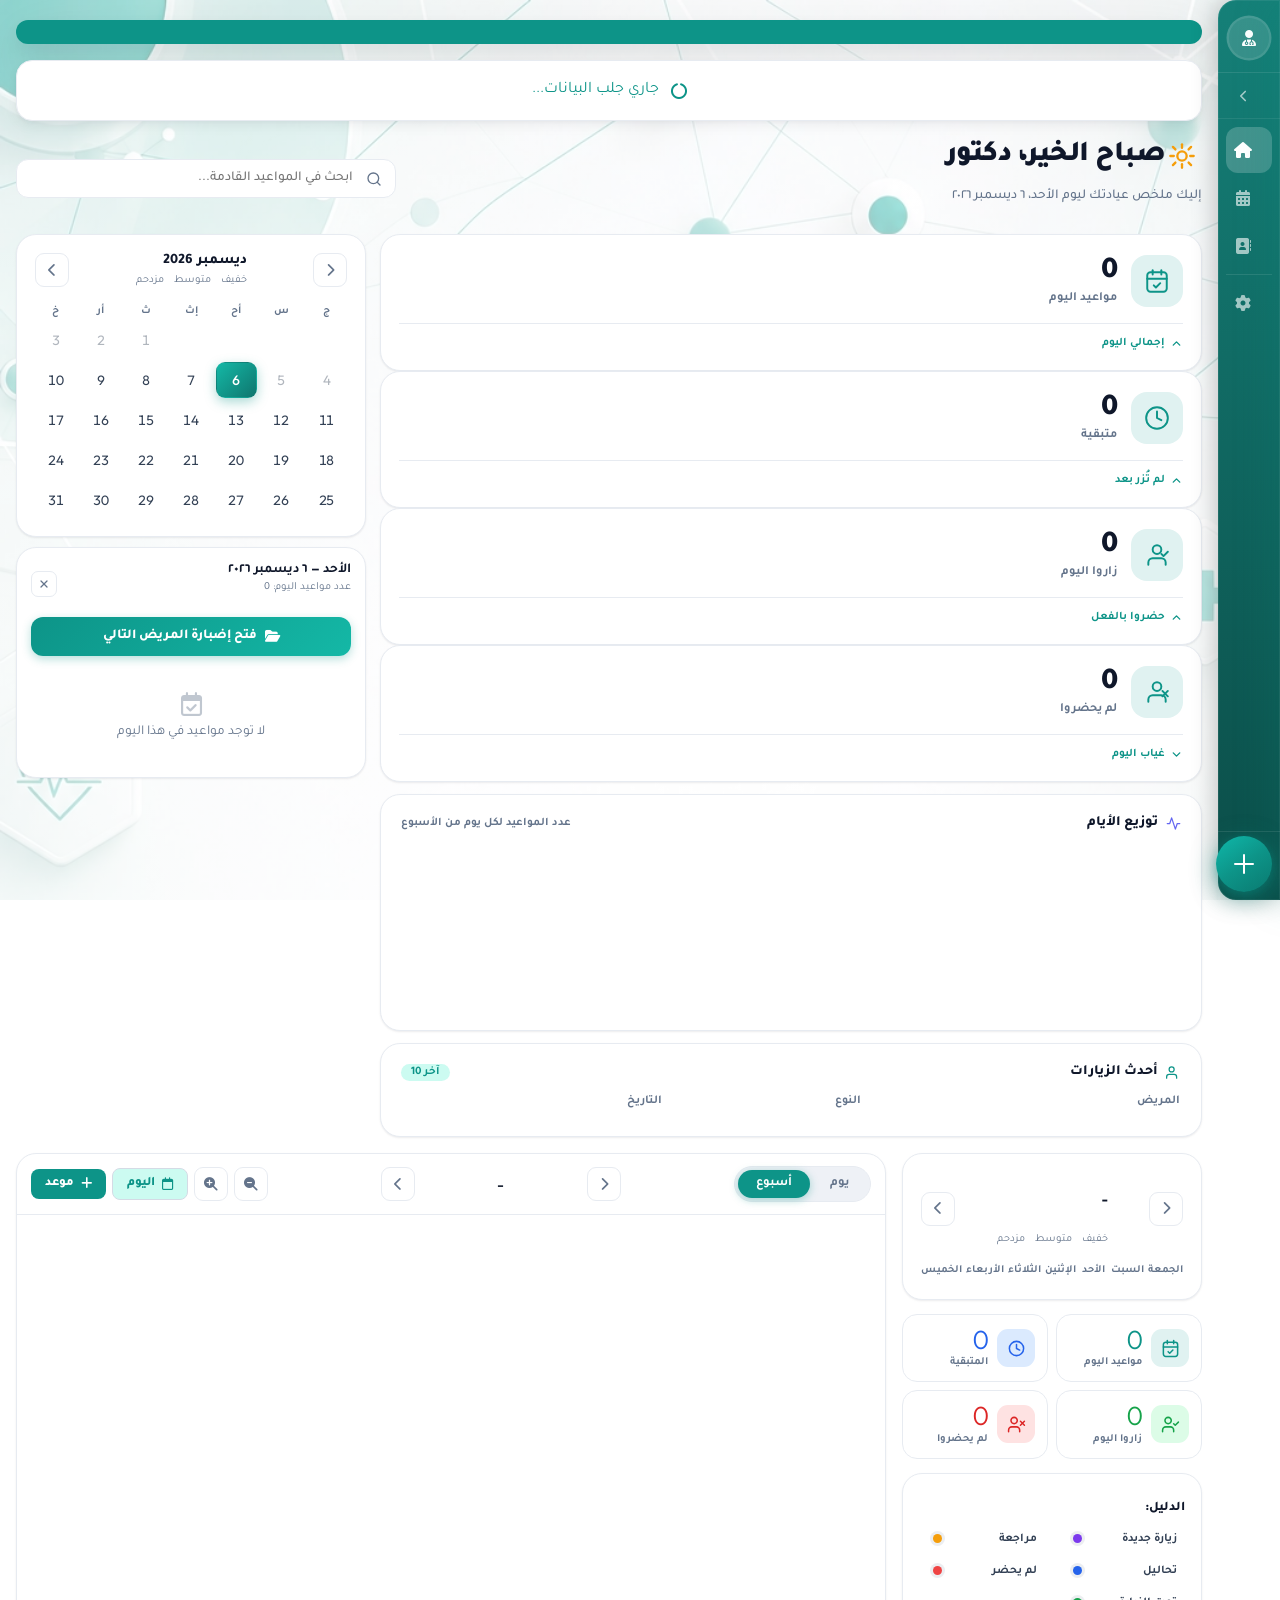
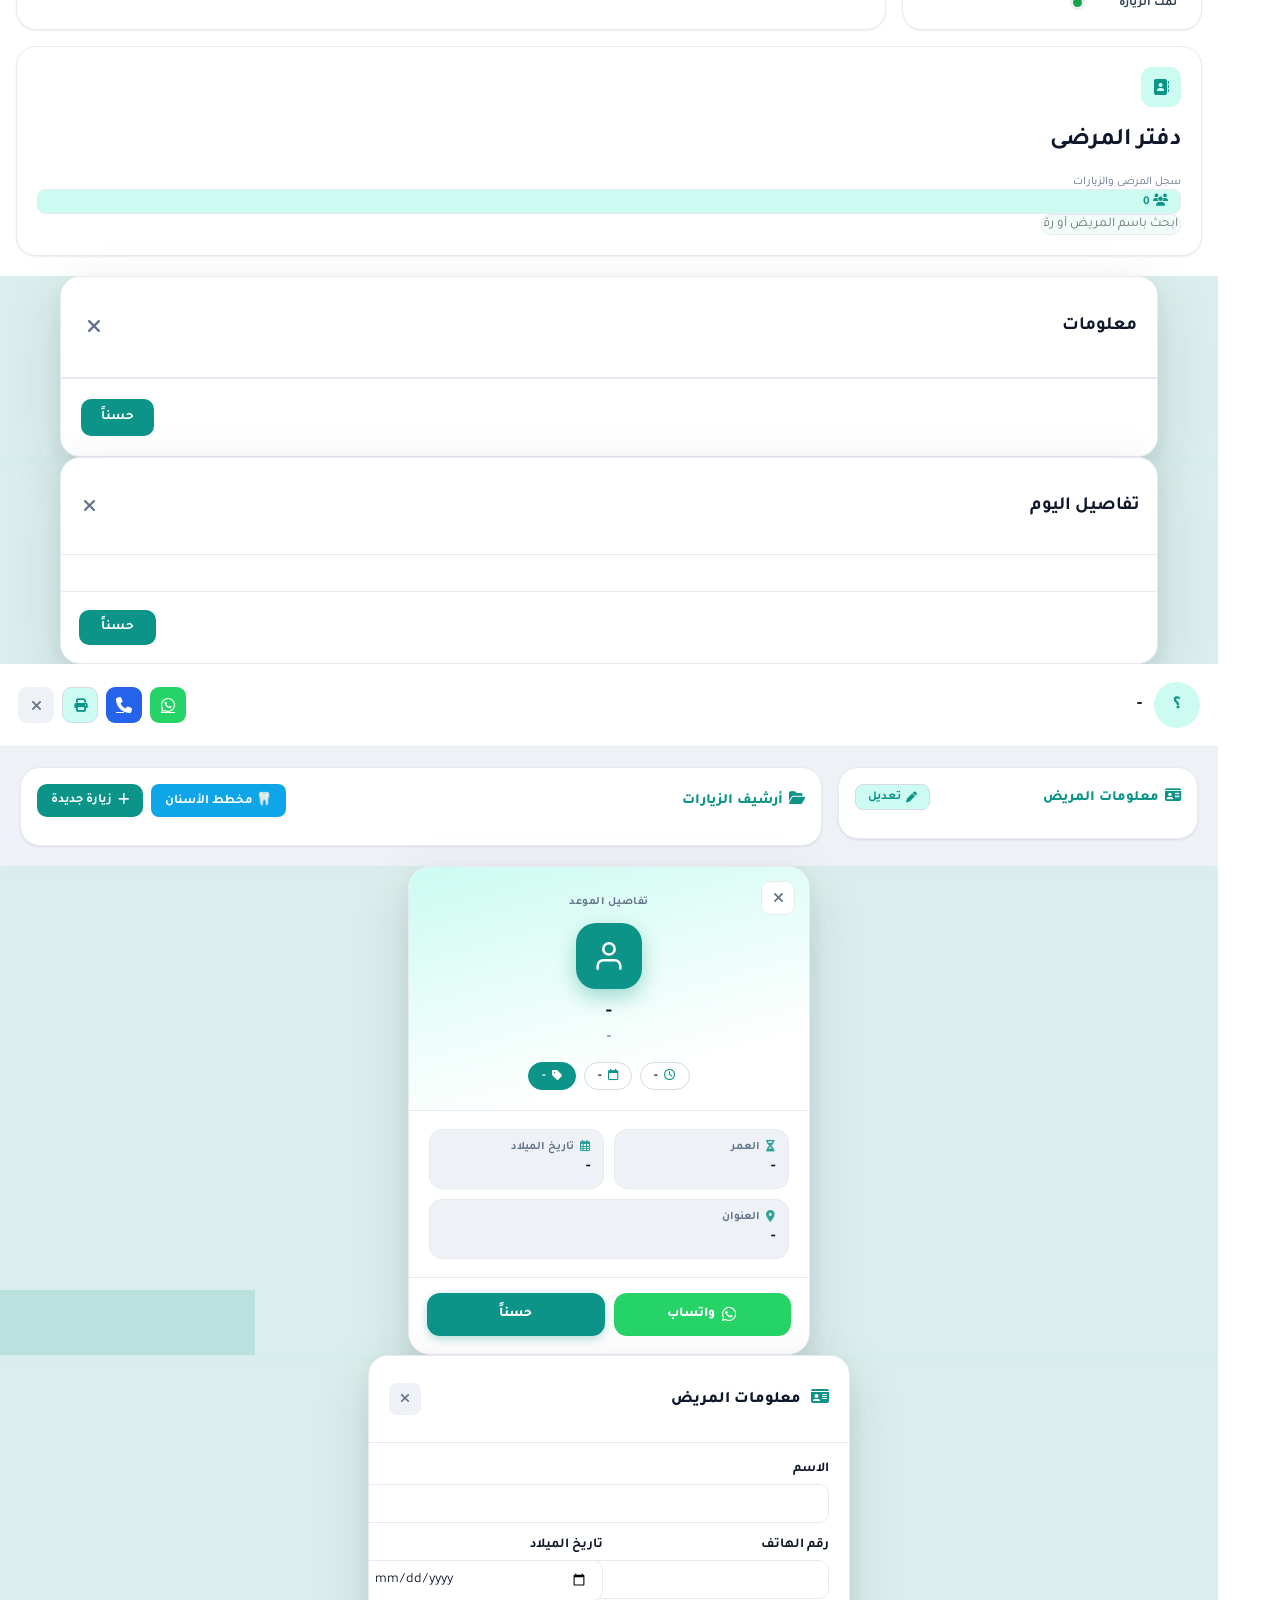
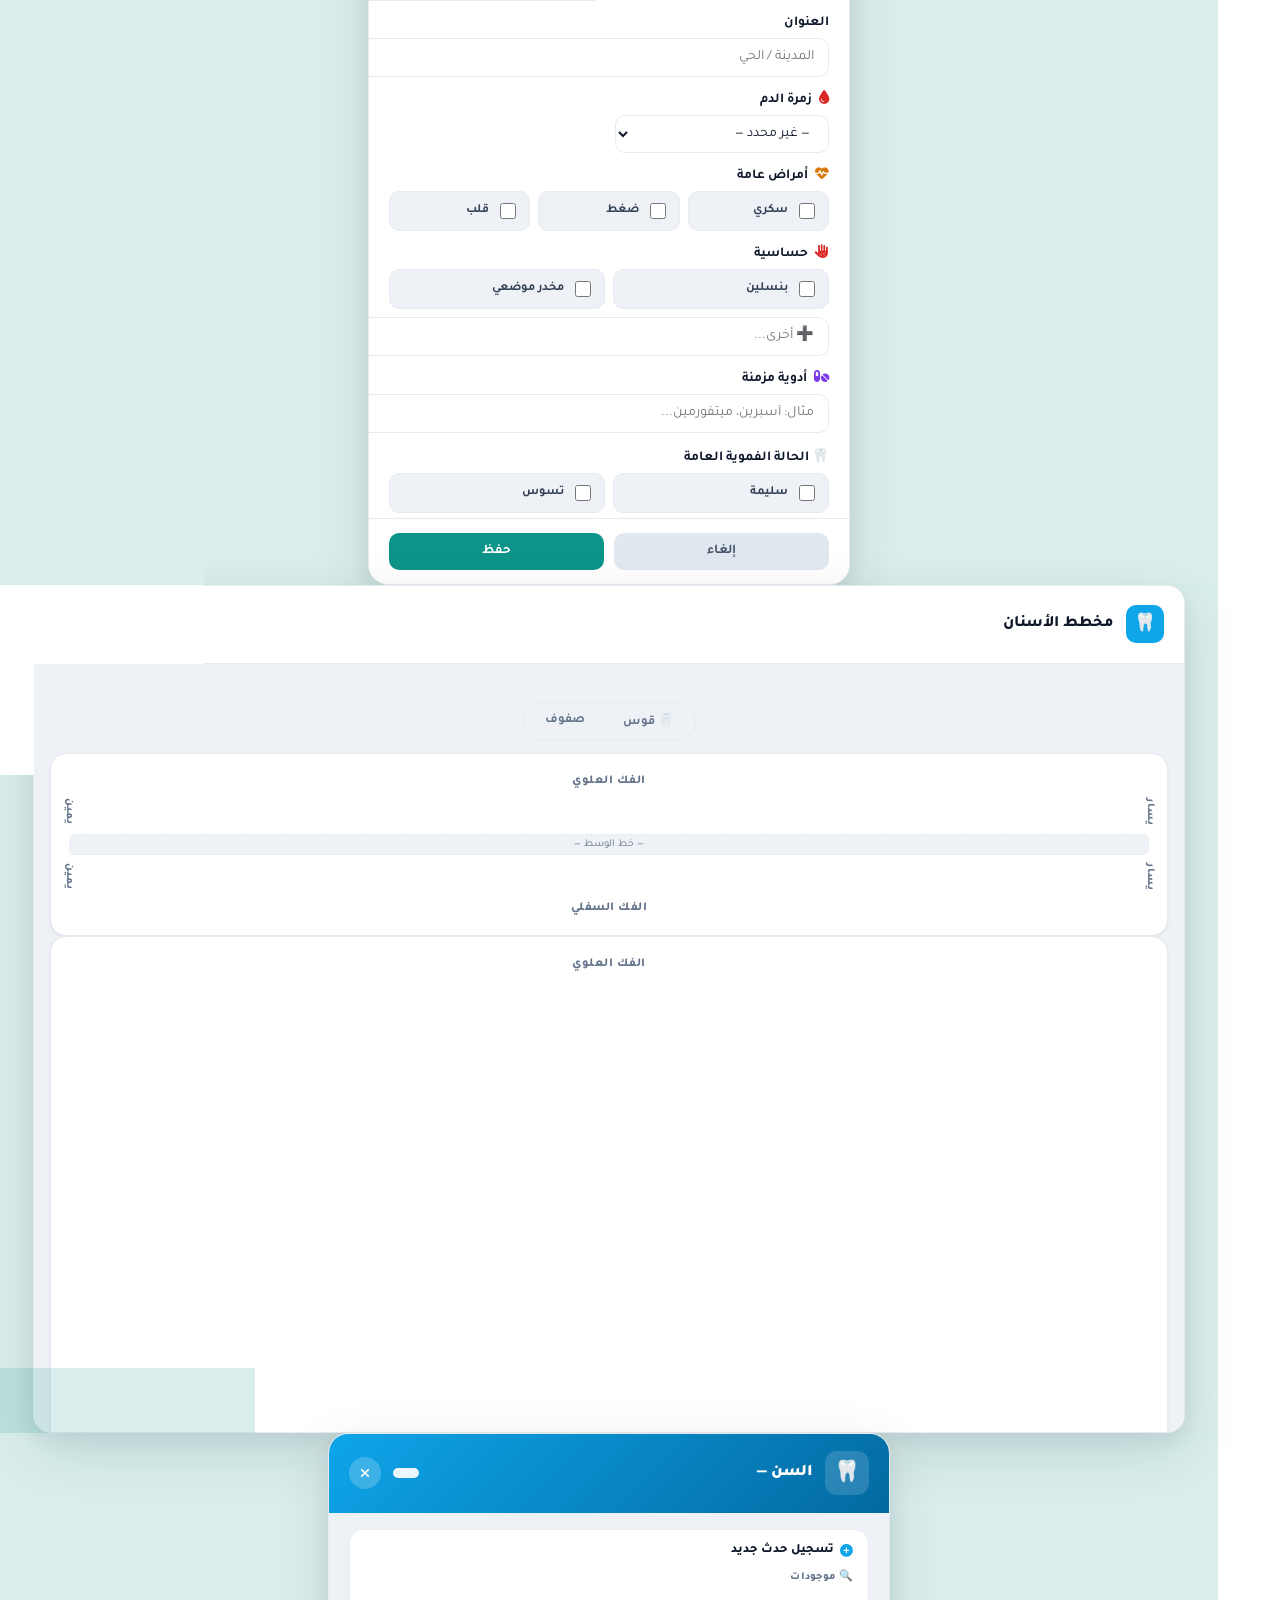
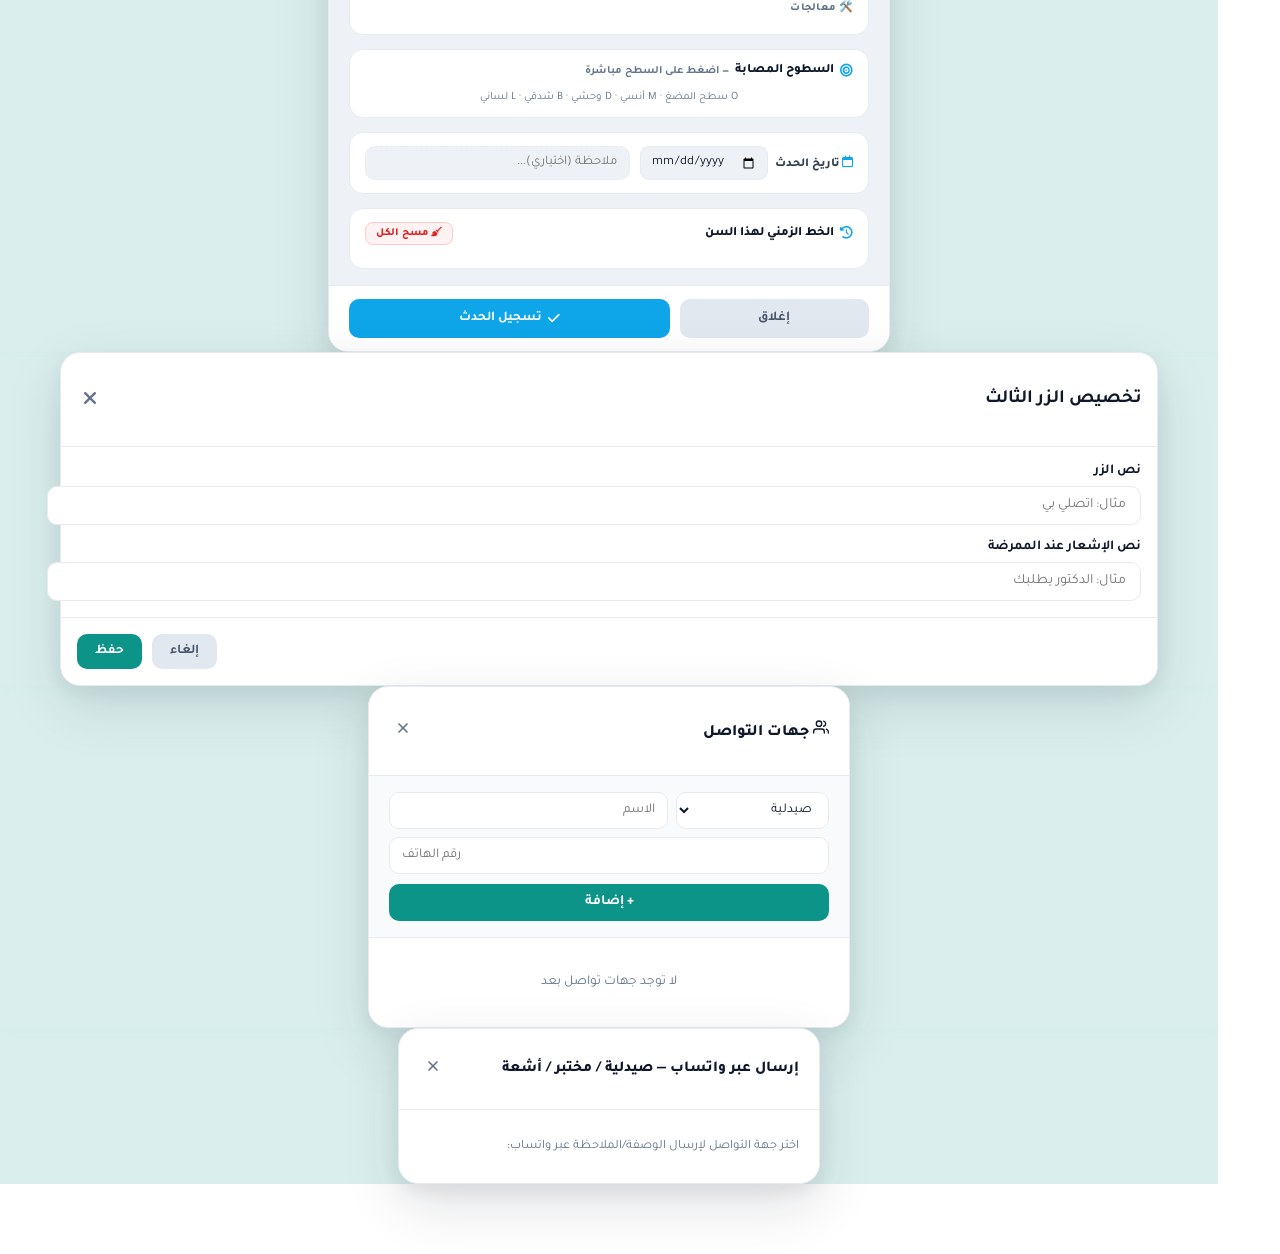
==== app.html @ 4bd1e334 "Add files via upload" ====
﻿<!DOCTYPE html>
<html lang="ar" dir="rtl">
<head>
  <meta charset="UTF-8" />
  <meta name="viewport" content="width=device-width,initial-scale=1.0, maximum-scale=1.0, user-scalable=yes" />
  <title>DocBook — عيادة الأسنان</title>
  <meta name="theme-color" content="#0d9488" />
  
  <script src="https://cdn.tailwindcss.com"></script>
  <link rel="preconnect" href="https://fonts.googleapis.com">
  <link rel="preconnect" href="https://fonts.gstatic.com" crossorigin>
  <link href="https://fonts.googleapis.com/css2?family=Tajawal:wght@300;400;500;700;800&family=IBM+Plex+Sans+Arabic:wght@400;500;600&family=DM+Mono:wght@400;500&family=Space+Mono:wght@400;700&family=Montserrat:wght@700;800&family=Roboto:wght@300;400&family=Outfit:wght@200;300;400;500;600&display=swap" rel="stylesheet">
  <link rel="stylesheet" href="https://cdnjs.cloudflare.com/ajax/libs/font-awesome/6.4.0/css/all.min.css"/>
  
  <link rel="stylesheet" href="styles.css">

  <!-- ═══════════════ PWA — DocBook ═══════════════ -->
  <meta name="application-name" content="DocBook" />
  <meta name="apple-mobile-web-app-capable" content="yes" />
  <meta name="apple-mobile-web-app-status-bar-style" content="black-translucent" />
  <meta name="apple-mobile-web-app-title" content="DocBook" />
  <meta name="mobile-web-app-capable" content="yes" />
  <meta name="msapplication-TileColor" content="#0d9488" />
  <meta name="description" content="DocBook — نظام حجز المواعيد الطبية | لوحة الطبيب" />
  
  
  <!-- ════════════════════════════════════════════ -->


  <link rel="apple-touch-icon" sizes="192x192" href="./icon-192.png"/>
  <link rel="manifest" href="./manifest.json"/>
  <!-- PWA: تسجيل service worker (شبكة-أولاً) — مطلوب لتثبيت التطبيق على أندرويد -->
  <script>if('serviceWorker'in navigator){window.addEventListener('load',function(){navigator.serviceWorker.register('sw.js').catch(function(){});});}</script>


  <!-- ═══════ Firebase SDK ═══════ -->
  <script type="module">
    import { initializeApp } from 'https://www.gstatic.com/firebasejs/10.12.0/firebase-app.js';
    import { getAuth, signInWithEmailAndPassword, signInAnonymously, signOut, onAuthStateChanged, browserLocalPersistence, setPersistence }
      from 'https://www.gstatic.com/firebasejs/10.12.0/firebase-auth.js';
    import { getFirestore, initializeFirestore, persistentLocalCache, persistentMultipleTabManager,
             doc, collection, getDoc, setDoc, updateDoc, deleteDoc,
             onSnapshot, getDocs, limit, addDoc, query, where, orderBy, serverTimestamp, writeBatch }
      from 'https://www.gstatic.com/firebasejs/10.12.0/firebase-firestore.js';

    const firebaseConfig = window.FIREBASE_CONFIG;   // ← يأتي من config.js (الملف الوحيد للتعديل)

    const _app  = initializeApp(firebaseConfig);
    const _auth = getAuth(_app);
    // كاش محلّي دائم (IndexedDB) — يقلّل القراءات؛ مع fallback آمن
    let _db;
    try {
      _db = initializeFirestore(_app, { localCache: persistentLocalCache({ tabManager: persistentMultipleTabManager() }), experimentalAutoDetectLongPolling: true });
    } catch (e) {
      _db = getFirestore(_app);
    }
    window._fb = {
      auth: _auth, db: _db,
      signIn:  (email, pass) => setPersistence(_auth, browserLocalPersistence).catch(function(){}).then(function(){ return signInWithEmailAndPassword(_auth, email, pass); }),
      signInAnon: ()         => signInAnonymously(_auth),
      signOut: ()            => signOut(_auth),
      onAuth:  (cb)          => onAuthStateChanged(_auth, cb),
      col:        (...p)     => collection(_db, ...p),
      docRef:     (...p)     => doc(_db, ...p),
      getDoc:     (...p)     => getDoc(doc(_db, ...p)),
      setDoc:     (ref, d, opts) => opts ? setDoc(ref, d, opts) : setDoc(ref, d),
      updateDoc:  (ref, d)   => updateDoc(ref, d),
      deleteDoc:  (ref)      => deleteDoc(ref),
      addDoc:     (ref, d)   => addDoc(ref, d),
      onSnapshot, getDocs, limit, query, where, orderBy, serverTimestamp,
      batch: () => writeBatch(_db),
      uploadLogo: function(role, file) {
        // الصورة الشخصية تُخزَّن كـ data URL مضغوط داخل Firestore (settings/<role>) —
        // بلا Firebase Storage (يتطلّب خطة Blaze). نُصغّرها لـ 256px ونضغطها JPEG
        // فيصبح الناتج ~20-40KB، أصغر بكثير من حدّ المستند (1MiB).
        return new Promise(function(resolve, reject) {
          var reader = new FileReader();
          reader.onerror = function() { reject(new Error('read-failed')); };
          reader.onload = function() {
            var img = new Image();
            img.onerror = function() { reject(new Error('decode-failed')); };
            img.onload = function() {
              var MAX = 256, w = img.width, h = img.height;
              if (w > h && w > MAX) { h = Math.round(h * MAX / w); w = MAX; }
              else if (h > MAX)     { w = Math.round(w * MAX / h); h = MAX; }
              var canvas = document.createElement('canvas');
              canvas.width = w; canvas.height = h;
              var ctx = canvas.getContext('2d');
              ctx.fillStyle = '#ffffff'; ctx.fillRect(0, 0, w, h); // خلفية بيضاء بدل الشفافية
              ctx.drawImage(img, 0, 0, w, h);
              resolve(canvas.toDataURL('image/jpeg', 0.85));
            };
            img.src = reader.result;
          };
          reader.readAsDataURL(file);
        });
      },
    };
    // الحفظ المحلّي هو الافتراضي أصلاً — نضبطه في الخلفية دون انتظار حتى لا يتعلّق الدخول أبداً
    setPersistence(_auth, browserLocalPersistence).catch(function(){});
    window._fbReady = true;
    window.dispatchEvent(new Event('fbReady'));
  </script>
  <style>
    .support-header{text-align:center;padding:16px 0 20px;}
    @keyframes nawwa-spin{from{transform:rotate(0deg)}to{transform:rotate(360deg)}}
    .support-logo{max-width:160px;max-height:56px;width:auto;height:auto;margin:0 auto 10px;display:block;object-fit:contain;animation:nawwa-spin 8s linear infinite;}
    .support-name{font-size:1rem;font-weight:800;color:var(--text-primary);margin:0 0 3px;}
    .support-sub{font-size:.78rem;color:var(--text-muted);margin:0;}
    .support-cards{display:flex;flex-direction:column;gap:10px;}
    .support-card{display:flex;align-items:center;gap:14px;padding:14px 16px;border-radius:14px;border:1.5px solid var(--border);background:var(--surface);text-decoration:none;transition:border-color .15s,transform .1s,box-shadow .15s;}
    .support-card:hover{border-color:var(--primary);transform:translateY(-1px);box-shadow:0 4px 14px rgba(13,148,136,.12);}
    .support-card:active{transform:scale(.99);}
    .support-card-icon{width:42px;height:42px;border-radius:11px;display:flex;align-items:center;justify-content:center;font-size:1.2rem;flex-shrink:0;}
    .sc-wa .support-card-icon{background:#dcfce7;color:#16a34a;}
    .sc-tel .support-card-icon{background:#e0f2fe;color:#0284c7;}
    .sc-web .support-card-icon{background:#ede9fe;color:#7c3aed;}
    body.theme-dark .sc-wa .support-card-icon{background:rgba(22,163,74,.18);color:#4ade80;}
    body.theme-dark .sc-tel .support-card-icon{background:rgba(2,132,199,.18);color:#38bdf8;}
    body.theme-dark .sc-web .support-card-icon{background:rgba(124,58,237,.18);color:#a78bfa;}
    .support-card-title{display:block;font-size:.88rem;font-weight:700;color:var(--text-primary);margin-bottom:2px;}
    .support-card-sub{display:block;font-size:.76rem;color:var(--text-muted);direction:ltr;text-align:right;}
    .support-card-arrow{color:var(--text-muted);font-size:.7rem;}
    .support-copy{text-align:center;font-size:.72rem;color:var(--text-muted);margin-top:20px;}
    .support-info-card{background:var(--bg);border:1.5px solid var(--border);border-radius:14px;padding:12px 16px;margin-bottom:18px;}
    .support-info-row{display:flex;justify-content:space-between;align-items:center;padding:6px 0;}
    .support-info-row+.support-info-row{border-top:1px solid var(--border);}
    .support-info-label{font-size:.76rem;color:var(--text-muted);font-weight:500;}
    .support-info-val{font-size:.78rem;font-weight:700;color:var(--text-primary);direction:ltr;}
    .copy-btn{background:none;border:none;cursor:pointer;padding:4px 7px;border-radius:7px;color:var(--text-muted);font-size:.85rem;transition:color .15s,background .15s;line-height:1;flex-shrink:0;}
    .copy-btn:hover{background:var(--border);color:var(--text-primary);}
    .support-faq-section{margin-top:18px;}
    .faq-section-title{font-size:.74rem;font-weight:800;color:var(--text-muted);letter-spacing:.4px;margin:0 0 8px;padding:0 2px;display:flex;align-items:center;gap:5px;}
    .faq-item{border:1.5px solid var(--border);border-radius:12px;margin-bottom:7px;background:var(--surface);overflow:hidden;}
    .faq-q{display:flex;justify-content:space-between;align-items:center;padding:11px 14px;cursor:pointer;font-size:.83rem;font-weight:600;color:var(--text-primary);user-select:none;gap:10px;}
    .faq-q::after{content:'▾';font-size:.8rem;color:var(--text-muted);flex-shrink:0;transition:transform .2s;}
    .faq-item.open .faq-q::after{transform:rotate(-180deg);}
    .faq-a{max-height:0;overflow:hidden;transition:max-height .3s ease;}
    .faq-item.open .faq-a{max-height:200px;}
    .faq-a-inner{padding:0 14px 12px;font-size:.79rem;color:var(--text-muted);line-height:1.65;}
    .sc-prv .support-card-icon{background:#fef3c7;color:#d97706;}
    body.theme-dark .sc-prv .support-card-icon{background:rgba(217,119,6,.18);color:#fbbf24;}
    .prm-card{width:100%;max-width:500px;margin:auto;background:var(--surface);border-radius:22px;overflow:hidden;box-shadow:0 20px 60px rgba(0,0,0,.25);}
    .prm-head{padding:18px 20px 16px;border-bottom:1.5px solid var(--border);display:flex;align-items:center;justify-content:space-between;gap:12px;}
    .prm-title{margin:0;font-size:.95rem;font-weight:800;color:var(--text-primary);}
    .prm-close{background:var(--bg);border:1.5px solid var(--border);border-radius:10px;width:34px;height:34px;cursor:pointer;font-size:1.1rem;color:var(--text-muted);display:flex;align-items:center;justify-content:center;transition:background .15s;flex-shrink:0;}
    .prm-close:hover{background:var(--border);}
    .prm-body{padding:16px 20px 20px;display:flex;flex-direction:column;gap:8px;}
    .prm-copy{text-align:center;font-size:.7rem;color:var(--text-muted);padding:12px 20px 16px;border-top:1px solid var(--border);margin:0;}
  </style>
</head>
<body>
  <div id="loginOverlay" style="position:fixed;inset:0;z-index:9999;background:linear-gradient(145deg,#f0fdfa,#ccfbf1);display:none;align-items:center;justify-content:center;padding:20px;font-family:'Tajawal',sans-serif;">
    <div style="background:white;border-radius:28px;box-shadow:0 24px 72px rgba(13,148,136,.18);padding:40px 32px 36px;width:100%;max-width:420px;animation:loginCardIn .5s cubic-bezier(.34,1.56,.64,1);">
      <div style="text-align:center;margin-bottom:28px;">
        <div style="display:inline-flex;width:90px;height:90px;border-radius:24px;background:linear-gradient(135deg,#0d9488,#14b8a6);margin-bottom:16px;overflow:hidden;"><img src="./icon-192.png" style="width:90px;height:90px;object-fit:cover;" onerror="this.style.display='none'"/></div>
        <div style="font-size:1.7rem;font-weight:800;color:#0d9488;">DocBook</div>
        <div style="font-size:.85rem;font-weight:600;color:#5f9ea0;margin-top:4px;">لوحة الطبيب</div>
      </div>
      <div id="loginForm">
        <div style="margin-bottom:16px;"><label style="display:block;font-size:.82rem;font-weight:700;color:#134e4a;margin-bottom:7px;">البريد الإلكتروني</label><input id="loginUser" type="email" placeholder="example@gmail.com" dir="ltr" style="width:100%;padding:13px 16px;border:2px solid #b2f5ea;border-radius:14px;font-size:.9rem;outline:none;box-sizing:border-box;font-family:inherit;background:#f0fdfa;" onfocus="this.style.borderColor='#0d9488'" onblur="this.style.borderColor='#b2f5ea'"/></div>
        <div style="margin-bottom:10px;"><label style="display:block;font-size:.82rem;font-weight:700;color:#134e4a;margin-bottom:7px;">كلمة المرور</label><div style="display:flex;align-items:center;gap:8px;"><input id="loginPassword" type="password" placeholder="••••••••" dir="ltr" style="flex:1;padding:13px 16px;border:2px solid #b2f5ea;border-radius:14px;font-size:.9rem;outline:none;box-sizing:border-box;font-family:inherit;background:#f0fdfa;" onfocus="this.style.borderColor='#0d9488'" onblur="this.style.borderColor='#b2f5ea'"/><button type="button" onclick="var i=document.getElementById('loginPassword');i.type=i.type==='password'?'text':'password';this.querySelector('svg').style.opacity=i.type==='text'?'1':'0.45';" style="flex-shrink:0;width:40px;height:40px;border-radius:12px;border:2px solid #b2f5ea;background:#f0fdfa;cursor:pointer;display:flex;align-items:center;justify-content:center;transition:border-color .15s;" onmouseover="this.style.borderColor='#0d9488'" onmouseout="this.style.borderColor='#b2f5ea'"><svg xmlns="http://www.w3.org/2000/svg" width="18" height="18" viewBox="0 0 24 24" fill="none" stroke="#0d9488" stroke-width="2" stroke-linecap="round" stroke-linejoin="round" style="opacity:.45;transition:opacity .15s;"><path d="M1 12s4-8 11-8 11 8 11 8-4 8-11 8-11-8-11-8z"/><circle cx="12" cy="12" r="3"/></svg></button></div></div>
        <div id="loginError" style="display:none;background:#fee2e2;border-radius:10px;padding:10px;font-size:.8rem;color:#dc2626;margin-bottom:12px;text-align:center;"></div>
        <button onclick="doLocalLogin()" id="loginBtn" style="width:100%;padding:14px;background:linear-gradient(135deg,#0d9488,#14b8a6);color:white;border:none;border-radius:14px;font-family:inherit;font-size:.95rem;font-weight:800;cursor:pointer;">تسجيل الدخول</button>
      </div>
      <div id="loginVerifying" style="display:none;text-align:center;padding:18px 0;">
        <div class="login-spinner"></div>
        <div style="font-size:.95rem;font-weight:800;color:#0d9488;margin-top:18px;">جارٍ التحقق من البيانات...</div>
        <div style="font-size:.78rem;font-weight:600;color:#5f9ea0;margin-top:6px;">يرجى الانتظار قليلاً</div>
      </div>
    </div>
  </div>
  <div class="orb orb-1"></div>
  <div class="orb orb-2"></div>
  <div class="orb orb-3"></div>

  <main style="max-width:100%;padding:20px 16px;display:flex;flex-direction:column;gap:20px;flex:1 0 auto;">

    <!-- هيدر الموبايل: الشعار يميناً، البحث والإعدادات يساراً -->
    <header class="mobile-topbar">
      <div class="mtb-brand">
        <div class="mtb-avatar" id="mtbAvatar"><i class="fas fa-user-md"></i></div>
        <div style="min-width:0;display:flex;flex-direction:column;">
          <span class="mtb-name" id="mtbName">لوحة الطبيب</span>
          <span class="mtb-date" id="mtbDate"></span>
        </div>
      </div>
      <div style="display:flex;align-items:center;gap:8px;">
        <button class="mtb-btn" onclick="mobileHeaderSearch()" title="بحث في المواعيد القادمة">
          <svg width="18" height="18" viewBox="0 0 24 24" fill="none" stroke="currentColor" stroke-width="2" stroke-linecap="round" stroke-linejoin="round"><circle cx="11" cy="11" r="8"/><line x1="21" y1="21" x2="16.65" y2="16.65"/></svg>
        </button>
        <button class="mtb-btn" onclick="openSettingsModal()" title="الإعدادات">
          <svg width="18" height="18" viewBox="0 0 24 24" fill="none" stroke="currentColor" stroke-width="2" stroke-linecap="round" stroke-linejoin="round"><circle cx="12" cy="12" r="3"/><path d="M19.4 15a1.65 1.65 0 0 0 .33 1.82l.06.06a2 2 0 1 1-2.83 2.83l-.06-.06a1.65 1.65 0 0 0-1.82-.33 1.65 1.65 0 0 0-1 1.51V21a2 2 0 0 1-4 0v-.09A1.65 1.65 0 0 0 9 19.4a1.65 1.65 0 0 0-1.82.33l-.06.06a2 2 0 1 1-2.83-2.83l.06-.06a1.65 1.65 0 0 0 .33-1.82 1.65 1.65 0 0 0-1.51-1H3a2 2 0 0 1 0-4h.09A1.65 1.65 0 0 0 4.6 9a1.65 1.65 0 0 0-.33-1.82l-.06-.06a2 2 0 1 1 2.83-2.83l.06.06a1.65 1.65 0 0 0 1.82.33H9a1.65 1.65 0 0 0 1-1.51V3a2 2 0 0 1 4 0v.09a1.65 1.65 0 0 0 1 1.51 1.65 1.65 0 0 0 1.82-.33l.06-.06a2 2 0 1 1 2.83 2.83l-.06.06a1.65 1.65 0 0 0-.33 1.82V9a1.65 1.65 0 0 0 1.51 1H21a2 2 0 0 1 0 4h-.09a1.65 1.65 0 0 0-1.51 1z"/></svg>
        </button>
      </div>
    </header>

    <!-- ====== FULL-HEIGHT COLLAPSIBLE RAIL ====== -->
    <nav class="rail" id="mainRail" role="navigation" aria-label="التنقل الرئيسي">

      <!-- صورة الطبيب + الاسم -->
      <div class="rail-profile">
        <div class="rail-avatar" id="sidebarDoctorAvatar"><i class="fas fa-user-md"></i></div>
        <div class="rail-profile-info">
          <div class="rail-profile-name" id="sidebarDoctorName">لوحة الطبيب</div>
          <div class="rail-profile-date" id="sidebarDoctorDate">اليوم، التاريخ</div>
        </div>
      </div>

      <!-- زر الطي / الفتح -->
      <button class="rail-toggle" onclick="toggleRail()" data-tip="طي / فتح" aria-label="طي / فتح القائمة">
        <div class="rail-toggle-icon">
          <svg id="railArrowIcon" width="18" height="18" viewBox="0 0 24 24" fill="none" stroke="currentColor" stroke-width="2.2" stroke-linecap="round" stroke-linejoin="round" style="transition:transform .3s cubic-bezier(.4,0,.2,1);">
            <polyline points="15 18 9 12 15 6"/>
          </svg>
        </div>
      </button>

      <!-- عناصر التنقل -->
      <div class="rail-nav">
        <button class="rail-nav-btn sidebar-item active" id="sidebarHome" data-tip="الرئيسية" aria-label="الصفحة الرئيسية">
          <div class="rail-nav-icon"><i class="fas fa-house"></i></div>
          <div class="rail-nav-label">
            <span class="rail-nav-label-main">الصفحة الرئيسية</span>
            <span class="rail-nav-label-sub">لمحة عن يومك</span>
          </div>
        </button>
        <button class="rail-nav-btn sidebar-item" id="sidebarCalendar" data-tip="المواعيد" aria-label="المواعيد المؤكدة">
          <div class="rail-nav-icon"><i class="fas fa-calendar-alt"></i></div>
          <div class="rail-nav-label">
            <span class="rail-nav-label-main">المواعيد المؤكدة</span>
            <span class="rail-nav-label-sub">الروزنامة اليومية</span>
          </div>
        </button>
        <button class="rail-nav-btn sidebar-item" id="sidebarPatients" data-tip="المرضى" aria-label="دفتر المرضى">
          <div class="rail-nav-icon"><i class="fas fa-address-book"></i></div>
          <div class="rail-nav-label">
            <span class="rail-nav-label-main">دفتر المرضى</span>
            <span class="rail-nav-label-sub">سجل المرضى والزيارات</span>
          </div>
        </button>
        <div class="rail-divider"></div>
        <button class="rail-nav-btn sidebar-item" id="sidebarSettingsBtn" onclick="openSettingsModal()" data-tip="الإعدادات" aria-label="الإعدادات">
          <div class="rail-nav-icon"><i class="fas fa-cog"></i></div>
          <div class="rail-nav-label">
            <span class="rail-nav-label-main">الإعدادات</span>
            <span class="rail-nav-label-sub">ضبط التطبيق</span>
          </div>
        </button>
      </div>

      <!-- أسفل: DocBook -->
      <div class="rail-bottom">
        <div class="rail-bottom-icon">
          <img src="./logo.png" style="width:42px;height:42px;object-fit:contain;filter:brightness(0) invert(1);" alt="DocBook" onerror="this.style.display='none'">
        </div>
        <div class="rail-bottom-text">
          <span class="rail-bottom-text-name">DocBook</span>
          <span class="rail-bottom-text-sub">Smart Clinic Management</span>
        </div>
      </div>

    </nav>

    <div class="content-area">
      <div id="toast" class="toast hidden fixed top-4 left-1/2 -translate-x-1/2 z-[9999] w-11/12 max-w-md">
        <div id="toastContent" style="padding:12px 16px;border-radius:16px;box-shadow:var(--shadow-lg);font-weight:700;font-size:.875rem;display:flex;align-items:center;gap:12px;background:var(--primary);color:white"></div>
      </div>

      <div id="loader" class="hidden">
        <div style="background:var(--surface);border:1.5px solid var(--border);border-radius:16px;padding:20px;display:flex;align-items:center;gap:12px;justify-content:center;box-shadow:var(--shadow)">
          <i class="fas fa-circle-notch fa-spin text-lg" style="color:var(--primary)"></i>
          <span class="font-bold" style="color:var(--primary)">جاري جلب البيانات...</span>
        </div>
      </div>

      <!-- قسم الروزنامة -->
      <!-- قسم الصفحة الرئيسية -->
      <section id="homeSection">
        <div style="display:flex;flex-direction:column;gap:12px;">

          <!-- ① الترحيب -->
          <div style="display:flex;align-items:center;justify-content:space-between;gap:16px;padding:2px 0 4px 0;flex-wrap:wrap;">
            <div>
              <h1 id="homeGreeting" style="font-size:clamp(1.3rem,3vw,1.8rem);font-weight:900;color:var(--text-primary);margin:0;line-height:1.2;letter-spacing:-0.5px;">صباح الخير دكتور 👋</h1>
              <p id="homeDateLabel" style="font-size:.85rem;color:var(--text-muted);margin-top:4px;font-weight:500;">-</p>
            </div>
            <!-- خانة البحث العالمي -->
            <div id="globalSearchWrap" style="position:relative;min-width:260px;max-width:380px;flex:1;">
              <div style="position:relative;display:flex;align-items:center;">
                <svg width="16" height="16" viewBox="0 0 24 24" fill="none" stroke="var(--text-muted)" stroke-width="2" stroke-linecap="round" stroke-linejoin="round" style="position:absolute;right:14px;pointer-events:none;z-index:1;flex-shrink:0;">
                  <circle cx="11" cy="11" r="8"/><line x1="21" y1="21" x2="16.65" y2="16.65"/>
                </svg>
                <input id="globalSearchInput" type="text" placeholder="ابحث في المواعيد القادمة..." autocomplete="off"
                  style="width:100%;padding:10px 42px 10px 14px;border-radius:12px;border:1.5px solid var(--border);background:var(--surface);color:var(--text-primary);font-family:inherit;font-size:.85rem;font-weight:500;outline:none;transition:border-color .2s,box-shadow .2s;box-sizing:border-box;"
                  onfocus="this.style.borderColor='var(--primary)';this.style.boxShadow='0 0 0 3px var(--primary-faint)'"
                  onblur="this.style.borderColor='var(--border)';this.style.boxShadow='none'"
                >
              </div>
              <!-- نتائج البحث -->
              <div id="globalSearchResults" style="display:none;position:absolute;top:calc(100% + 6px);right:0;left:0;background:var(--surface);border:1.5px solid var(--border);border-radius:14px;box-shadow:0 8px 32px rgba(0,0,0,.13);z-index:9999;max-height:320px;overflow-y:auto;"></div>
            </div>
          </div>

          <!-- layout ثنائي: يسار=بطاقات+رسوم | يمين=روزنامة+تفاصيل -->
          <div id="homeTwoCol" style="display:grid;grid-template-columns:1fr;gap:14px;align-items:start;">

            <!-- العمود الأيسر -->
            <div id="homeLeftCol" style="display:flex;flex-direction:column;gap:12px;">

          <!-- ② ٤ بطاقات ملخص اليوم — MediCare Style -->
          <div class="grid grid-cols-2 lg:grid-cols-4 gap-3" id="homeSummaryGrid">

            <!-- مواعيد اليوم -->
            <div class="home-mini-card glass-card" style="padding:20px 18px;">
              <div style="display:flex;align-items:center;gap:14px;">
                <div style="width:52px;height:52px;border-radius:16px;background:#e0f2f1;flex-shrink:0;display:flex;align-items:center;justify-content:center;">
                  <svg width="26" height="26" viewBox="0 0 24 24" fill="none" stroke="#0d9488" stroke-width="1.8" stroke-linecap="round" stroke-linejoin="round">
                    <rect x="3" y="4" width="18" height="18" rx="3"/><line x1="16" y1="2" x2="16" y2="6"/><line x1="8" y1="2" x2="8" y2="6"/><line x1="3" y1="10" x2="21" y2="10"/><polyline points="9 16 11 18 15 14"/>
                  </svg>
                </div>
                <div>
                  <div id="homeStatTotal" style="font-size:1.9rem;font-weight:900;color:var(--text-primary);line-height:1;letter-spacing:-1px;">0</div>
                  <div style="font-size:.78rem;color:var(--text-muted);font-weight:600;margin-top:3px;">مواعيد اليوم</div>
                </div>
              </div>
              <div style="margin-top:16px;padding-top:13px;border-top:1.5px solid var(--border);display:flex;align-items:center;gap:5px;">
                <svg width="13" height="13" viewBox="0 0 24 24" fill="none" stroke="#0d9488" stroke-width="2.5" stroke-linecap="round" stroke-linejoin="round"><polyline points="18 15 12 9 6 15"/></svg>
                <span style="font-size:.72rem;color:#0d9488;font-weight:700;">إجمالي اليوم</span>
              </div>
            </div>

            <!-- المتبقية -->
            <div class="home-mini-card glass-card" style="padding:20px 18px;">
              <div style="display:flex;align-items:center;gap:14px;">
                <div style="width:52px;height:52px;border-radius:16px;background:#e0f2f1;flex-shrink:0;display:flex;align-items:center;justify-content:center;">
                  <svg width="26" height="26" viewBox="0 0 24 24" fill="none" stroke="#0d9488" stroke-width="1.8" stroke-linecap="round" stroke-linejoin="round">
                    <circle cx="12" cy="12" r="10"/><polyline points="12 6 12 12 16 14"/>
                  </svg>
                </div>
                <div>
                  <div id="homeStatRemaining" style="font-size:1.9rem;font-weight:900;color:var(--text-primary);line-height:1;letter-spacing:-1px;">0</div>
                  <div style="font-size:.78rem;color:var(--text-muted);font-weight:600;margin-top:3px;">متبقية</div>
                </div>
              </div>
              <div style="margin-top:16px;padding-top:13px;border-top:1.5px solid var(--border);display:flex;align-items:center;gap:5px;">
                <svg width="13" height="13" viewBox="0 0 24 24" fill="none" stroke="#0d9488" stroke-width="2.5" stroke-linecap="round" stroke-linejoin="round"><polyline points="18 15 12 9 6 15"/></svg>
                <span style="font-size:.72rem;color:#0d9488;font-weight:700;">لم تُزر بعد</span>
              </div>
            </div>

            <!-- الحضور -->
            <div class="home-mini-card glass-card" style="padding:20px 18px;">
              <div style="display:flex;align-items:center;gap:14px;">
                <div style="width:52px;height:52px;border-radius:16px;background:#e0f2f1;flex-shrink:0;display:flex;align-items:center;justify-content:center;">
                  <svg width="26" height="26" viewBox="0 0 24 24" fill="none" stroke="#0d9488" stroke-width="1.8" stroke-linecap="round" stroke-linejoin="round">
                    <path d="M20 21v-2a4 4 0 0 0-4-4H8a4 4 0 0 0-4 4v2"/><circle cx="12" cy="7" r="4"/><polyline points="16 11 18 13 22 9"/>
                  </svg>
                </div>
                <div>
                  <div id="homeStatVisited" style="font-size:1.9rem;font-weight:900;color:var(--text-primary);line-height:1;letter-spacing:-1px;">0</div>
                  <div style="font-size:.78rem;color:var(--text-muted);font-weight:600;margin-top:3px;">زاروا اليوم</div>
                </div>
              </div>
              <div style="margin-top:16px;padding-top:13px;border-top:1.5px solid var(--border);display:flex;align-items:center;gap:5px;">
                <svg width="13" height="13" viewBox="0 0 24 24" fill="none" stroke="#0d9488" stroke-width="2.5" stroke-linecap="round" stroke-linejoin="round"><polyline points="18 15 12 9 6 15"/></svg>
                <span style="font-size:.72rem;color:#0d9488;font-weight:700;">حضروا بالفعل</span>
              </div>
            </div>

            <!-- الغياب -->
            <div class="home-mini-card glass-card" style="padding:20px 18px;">
              <div style="display:flex;align-items:center;gap:14px;">
                <div style="width:52px;height:52px;border-radius:16px;background:#e0f2f1;flex-shrink:0;display:flex;align-items:center;justify-content:center;">
                  <svg width="26" height="26" viewBox="0 0 24 24" fill="none" stroke="#0d9488" stroke-width="1.8" stroke-linecap="round" stroke-linejoin="round">
                    <path d="M20 21v-2a4 4 0 0 0-4-4H8a4 4 0 0 0-4 4v2"/><circle cx="12" cy="7" r="4"/><line x1="17" y1="11" x2="22" y2="16"/><line x1="22" y1="11" x2="17" y2="16"/>
                  </svg>
                </div>
                <div>
                  <div id="homeStatNoShow" style="font-size:1.9rem;font-weight:900;color:var(--text-primary);line-height:1;letter-spacing:-1px;">0</div>
                  <div style="font-size:.78rem;color:var(--text-muted);font-weight:600;margin-top:3px;">لم يحضروا</div>
                </div>
              </div>
              <div style="margin-top:16px;padding-top:13px;border-top:1.5px solid var(--border);display:flex;align-items:center;gap:5px;">
                <svg width="13" height="13" viewBox="0 0 24 24" fill="none" stroke="#0d9488" stroke-width="2.5" stroke-linecap="round" stroke-linejoin="round"><polyline points="6 9 12 15 18 9"/></svg>
                <span style="font-size:.72rem;color:#0d9488;font-weight:700;">غياب اليوم</span>
              </div>
            </div>

          </div>

          <!-- بطاقات الملخّص الموحّدة (موبايل فقط) -->
          <div id="homeStatsMobile">
            <div class="msum total"><div class="msum-ic"><svg width="19" height="19" viewBox="0 0 24 24" fill="none" stroke="#0d9488" stroke-width="1.9" stroke-linecap="round" stroke-linejoin="round"><rect x="3" y="4" width="18" height="18" rx="3"/><line x1="16" y1="2" x2="16" y2="6"/><line x1="8" y1="2" x2="8" y2="6"/><line x1="3" y1="10" x2="21" y2="10"/><polyline points="9 16 11 18 15 14"/></svg></div><div><div class="msum-n" id="msTotal">0</div><div class="msum-l">مواعيد اليوم</div></div></div>
            <div class="msum rem"><div class="msum-ic"><svg width="19" height="19" viewBox="0 0 24 24" fill="none" stroke="#2563eb" stroke-width="1.9" stroke-linecap="round" stroke-linejoin="round"><circle cx="12" cy="12" r="9"/><polyline points="12 7 12 12 16 14"/></svg></div><div><div class="msum-n" id="msRem">0</div><div class="msum-l">المتبقية</div></div></div>
            <div class="msum vis"><div class="msum-ic"><svg width="19" height="19" viewBox="0 0 24 24" fill="none" stroke="#16a34a" stroke-width="1.9" stroke-linecap="round" stroke-linejoin="round"><path d="M16 21v-2a4 4 0 0 0-4-4H6a4 4 0 0 0-4 4v2"/><circle cx="9" cy="7" r="4"/><polyline points="16 11 18 13 22 9"/></svg></div><div><div class="msum-n" id="msVis">0</div><div class="msum-l">زاروا اليوم</div></div></div>
            <div class="msum abs"><div class="msum-ic"><svg width="19" height="19" viewBox="0 0 24 24" fill="none" stroke="#dc2626" stroke-width="1.9" stroke-linecap="round" stroke-linejoin="round"><path d="M16 21v-2a4 4 0 0 0-4-4H6a4 4 0 0 0-4 4v2"/><circle cx="9" cy="7" r="4"/><line x1="17" y1="8" x2="22" y2="13"/><line x1="22" y1="8" x2="17" y2="13"/></svg></div><div><div class="msum-n" id="msAbs">0</div><div class="msum-l">لم يحضروا</div></div></div>
          </div>


              <!-- توزيع الأيام — مخطط أعمدة -->
              <div class="glass-card" id="homeDayDistCard">
                <div style="display:flex;align-items:center;justify-content:space-between;margin-bottom:12px;">
                  <h3 style="font-size:.88rem;font-weight:800;color:var(--text-primary);margin:0;display:flex;align-items:center;gap:8px;">
                    <svg width="15" height="15" viewBox="0 0 24 24" fill="none" stroke="#6366f1" stroke-width="2" stroke-linecap="round" stroke-linejoin="round"><polyline points="22 12 18 12 15 21 9 3 6 12 2 12"/></svg>
                    توزيع الأيام
                  </h3>
                  <span style="font-size:.72rem;color:var(--text-muted);font-weight:600;">عدد المواعيد لكل يوم من الأسبوع</span>
                </div>
                <div id="homeWeekdayBarsWrap" style="display:block;width:100%;height:160px;position:relative;"></div>
                <div id="homeWeekdayBarsLabels" style="display:flex;gap:6px;margin-top:6px;direction:ltr;"></div>
              </div>

              <!-- أحدث الزيارات (بعرض كامل بعد إزالة توزيع الزيارات) -->
              <div class="grid grid-cols-1 gap-3" id="homeDistRow" style="gap:12px;">

                <!-- أحدث الزيارات (10 فقط) -->
                <div class="glass-card" id="homeRecentCard">
                  <div style="display:flex;align-items:center;justify-content:space-between;margin-bottom:12px;">
                    <h3 style="font-size:.88rem;font-weight:800;color:var(--text-primary);margin:0;display:flex;align-items:center;gap:8px;">
                      <svg width="15" height="15" viewBox="0 0 24 24" fill="none" stroke="var(--primary)" stroke-width="2" stroke-linecap="round" stroke-linejoin="round"><path d="M17 21v-2a4 4 0 0 0-4-4H5a4 4 0 0 0-4 4v2"/><circle cx="9" cy="7" r="4"/></svg>
                      أحدث الزيارات
                    </h3>
                    <span style="font-size:.72rem;background:var(--primary-light);color:var(--primary);padding:2px 10px;border-radius:20px;font-weight:700;">آخر 10</span>
                  </div>
                  <div style="overflow-y:auto;max-height:200px;">
                    <table style="width:100%;font-size:.82rem;border-collapse:collapse;">
                      <thead><tr>
                        <th style="text-align:right;color:var(--text-muted);font-weight:700;padding-bottom:8px;font-size:.75rem;">المريض</th>
                        <th style="text-align:right;color:var(--text-muted);font-weight:700;padding-bottom:8px;font-size:.75rem;">النوع</th>
                        <th style="text-align:right;color:var(--text-muted);font-weight:700;padding-bottom:8px;font-size:.75rem;">التاريخ</th>
                      </tr></thead>
                      <tbody id="homeRecentVisitsTable"></tbody>
                    </table>
                  </div>
                </div>

              </div>

          <!-- ⑨ تنبيهات النظام -->
          <div id="homeAlertsWrap" style="display:none;flex-direction:column;gap:8px;"></div>

            </div><!-- /homeLeftCol -->

            <!-- العمود الأيمن: الروزنامة + تفاصيل اليوم -->
            <div id="homeRightCol" style="display:flex;flex-direction:column;gap:12px;position:sticky;top:16px;">
          <!-- ④ الروزنامة الرئيسية مع لوحة اليوم -->
          <div id="homeCalendarSection" style="display:flex;flex-direction:column;gap:10px;">
            <div class="compact-calendar-container" style="flex:0 0 auto;padding:18px;">
                <div class="compact-calendar-header" style="margin-bottom:14px;">
                  <button id="homePrevMonthBtn" class="compact-nav-btn" style="width:34px;height:34px;font-size:.85rem;"><i class="fas fa-chevron-right"></i></button>
                  <div class="text-center">
                    <h3 id="homeCurrentMonth" style="font-size:.9rem;font-weight:800;color:var(--text-primary);margin:0 0 3px 0;">-</h3>
                    <div class="density-legend" style="font-size:.68rem;gap:10px;">
                      <div class="flex items-center gap-1"><div class="w-2 h-2 rounded-full compact-dot-low"></div><span>خفيف</span></div>
                      <div class="flex items-center gap-1"><div class="w-2 h-2 rounded-full compact-dot-medium"></div><span>متوسط</span></div>
                      <div class="flex items-center gap-1"><div class="w-2 h-2 rounded-full compact-dot-high"></div><span>مزدحم</span></div>
                    </div>
                  </div>
                  <button id="homeNextMonthBtn" class="compact-nav-btn" style="width:34px;height:34px;font-size:.85rem;"><i class="fas fa-chevron-left"></i></button>
                </div>
                <div class="compact-calendar-grid mb-1" style="gap:4px;">
                  <div class="compact-calendar-day-name" style="font-size:.68rem;padding:4px 0;">ج</div><div class="compact-calendar-day-name" style="font-size:.68rem;padding:4px 0;">س</div><div class="compact-calendar-day-name" style="font-size:.68rem;padding:4px 0;">أح</div>
                  <div class="compact-calendar-day-name" style="font-size:.68rem;padding:4px 0;">إث</div><div class="compact-calendar-day-name" style="font-size:.68rem;padding:4px 0;">ث</div><div class="compact-calendar-day-name" style="font-size:.68rem;padding:4px 0;">أر</div><div class="compact-calendar-day-name" style="font-size:.68rem;padding:4px 0;">خ</div>
                </div>
                <div id="homeCalGrid" class="compact-calendar-grid" style="gap:4px;"></div>
              </div>

              <!-- لوحة تفاصيل اليوم — تظهر أسفل الروزنامة عند الضغط على يوم -->
              <div id="homeDayPanel" class="glass-card" style="display:none;padding:14px;">
                <div style="display:flex;align-items:center;justify-content:space-between;gap:8px;margin-bottom:12px;">
                  <div>
                    <h3 id="homePanelTitle" style="font-weight:700;font-size:.85rem;color:var(--text-primary);margin:0;">-</h3>
                    <p id="homePanelCount" style="font-size:.68rem;color:var(--text-muted);margin-top:2px;">عدد المواعيد: 0</p>
                  </div>
                  <button onclick="document.getElementById('homeDayPanel').style.display='none'" style="width:26px;height:26px;border-radius:7px;border:1.5px solid var(--border);background:var(--surface);color:var(--text-muted);cursor:pointer;display:flex;align-items:center;justify-content:center;">
                    <svg width="12" height="12" viewBox="0 0 24 24" fill="none" stroke="currentColor" stroke-width="2.5" stroke-linecap="round"><line x1="18" y1="6" x2="6" y2="18"/><line x1="6" y1="6" x2="18" y2="18"/></svg>
                  </button>
                </div>
                <!-- زر مثبّت بالأعلى: فتح إضبارة المريض التالي (أقرب موعد) -->
                <div style="position:sticky; top:0; z-index:5; background:var(--surface); padding-bottom:10px; margin-bottom:4px;">
                  <button onclick="openNextPatientChart()" title="يفتح إضبارة المريض صاحب أقرب موعد قادم"
                    style="width:100%;display:inline-flex;align-items:center;justify-content:center;gap:8px;padding:11px 16px;border:none;border-radius:12px;background:linear-gradient(135deg,#0d9488,#14b8a6);color:#fff;font-family:inherit;font-weight:800;font-size:.85rem;cursor:pointer;box-shadow:0 3px 10px rgba(13,148,136,.3);transition:transform .15s,box-shadow .15s;"
                    onmouseover="this.style.transform='translateY(-1px)';this.style.boxShadow='0 5px 14px rgba(13,148,136,.4)'"
                    onmouseout="this.style.transform='';this.style.boxShadow='0 3px 10px rgba(13,148,136,.3)'">
                    <i class="fas fa-folder-open"></i>
                    فتح إضبارة المريض التالي
                  </button>
                </div>
                <div id="homeDayAgenda" style="display:flex;flex-direction:column;gap:14px;"></div>
                <!-- عناصر مخفية للتوافق -->
                <div style="display:none;"><span id="homePanelMorningCount"></span><div id="homePanelMorning"></div><span id="homePanelEveningCount"></span><div id="homePanelEvening"></div></div>
              </div>
          </div>

          <!-- الدليل (موبايل فقط) — تحت المواعيد وفوق أحدث الزيارات -->
          <div id="homeMobileLegend" class="glass-card" style="padding:14px 16px;">
            <p style="font-weight:800; font-size:.82rem; color:var(--text-primary); margin:0 0 10px;">الدليل:</p>
            <div style="display:grid; grid-template-columns:1fr 1fr; gap:8px 14px;">
              <div class="cal-legend-row"><span>زيارة جديدة</span><span class="cal-legend-dot" style="background:#7c3aed;"></span></div>
              <div class="cal-legend-row"><span>مراجعة</span><span class="cal-legend-dot" style="background:#f59e0b;"></span></div>
              <div class="cal-legend-row"><span>تحاليل</span><span class="cal-legend-dot" style="background:#2563eb;"></span></div>
              <div class="cal-legend-row"><span>لم يحضر</span><span class="cal-legend-dot" style="background:#ef4444;"></span></div>
              <div class="cal-legend-row"><span>تمت الزيارة</span><span class="cal-legend-dot" style="background:#16a34a;"></span></div>
            </div>
          </div>
            </div><!-- /homeRightCol -->

          </div><!-- /homeTwoCol -->

        </div>
      </section>

      <section id="calendarSection" class="hidden">

        <div style="display:flex; flex-wrap:wrap; gap:16px; align-items:flex-start;">

          <!-- ===== العمود الجانبي: روزنامة شهرية + الدليل ===== -->
          <aside style="width:100%; max-width:300px; flex-shrink:0; display:flex; flex-direction:column; gap:14px;">
            <div class="compact-calendar-container">
              <div class="compact-calendar-header">
                <button id="prevMonthBtn" class="compact-nav-btn"><i class="fas fa-chevron-right"></i></button>
                <div class="text-center">
                  <h3 id="currentMonth" class="text-base font-bold mb-1" style="color:var(--text-primary)">-</h3>
                  <div class="density-legend">
                    <div class="flex items-center gap-1"><div class="w-2 h-2 rounded-full compact-dot-low"></div><span>خفيف</span></div>
                    <div class="flex items-center gap-1"><div class="w-2 h-2 rounded-full compact-dot-medium"></div><span>متوسط</span></div>
                    <div class="flex items-center gap-1"><div class="w-2 h-2 rounded-full compact-dot-high"></div><span>مزدحم</span></div>
                  </div>
                </div>
                <button id="nextMonthBtn" class="compact-nav-btn"><i class="fas fa-chevron-left"></i></button>
              </div>
              <div class="compact-calendar-grid mb-2">
                <div class="compact-calendar-day-name">الجمعة</div><div class="compact-calendar-day-name">السبت</div><div class="compact-calendar-day-name">الأحد</div>
                <div class="compact-calendar-day-name">الإثنين</div><div class="compact-calendar-day-name">الثلاثاء</div><div class="compact-calendar-day-name">الأربعاء</div><div class="compact-calendar-day-name">الخميس</div>
              </div>
              <div id="calendarGrid" class="compact-calendar-grid"></div>
            </div>

            <!-- بطاقات إحصائية اليوم (أسفل الروزنامة، أعلى الدليل) -->
            <div style="display:grid; grid-template-columns:1fr 1fr; gap:8px;">
              <div class="msum total"><div class="msum-ic"><svg width="19" height="19" viewBox="0 0 24 24" fill="none" stroke="#0d9488" stroke-width="1.9" stroke-linecap="round" stroke-linejoin="round"><rect x="3" y="4" width="18" height="18" rx="3"/><line x1="16" y1="2" x2="16" y2="6"/><line x1="8" y1="2" x2="8" y2="6"/><line x1="3" y1="10" x2="21" y2="10"/><polyline points="9 16 11 18 15 14"/></svg></div><div><div class="msum-n" id="calStatTotal">0</div><div class="msum-l">مواعيد اليوم</div></div></div>
              <div class="msum rem"><div class="msum-ic"><svg width="19" height="19" viewBox="0 0 24 24" fill="none" stroke="#2563eb" stroke-width="1.9" stroke-linecap="round" stroke-linejoin="round"><circle cx="12" cy="12" r="9"/><polyline points="12 7 12 12 16 14"/></svg></div><div><div class="msum-n" id="calStatRem">0</div><div class="msum-l">المتبقية</div></div></div>
              <div class="msum vis"><div class="msum-ic"><svg width="19" height="19" viewBox="0 0 24 24" fill="none" stroke="#16a34a" stroke-width="1.9" stroke-linecap="round" stroke-linejoin="round"><path d="M16 21v-2a4 4 0 0 0-4-4H6a4 4 0 0 0-4 4v2"/><circle cx="9" cy="7" r="4"/><polyline points="16 11 18 13 22 9"/></svg></div><div><div class="msum-n" id="calStatVis">0</div><div class="msum-l">زاروا اليوم</div></div></div>
              <div class="msum abs"><div class="msum-ic"><svg width="19" height="19" viewBox="0 0 24 24" fill="none" stroke="#dc2626" stroke-width="1.9" stroke-linecap="round" stroke-linejoin="round"><path d="M16 21v-2a4 4 0 0 0-4-4H6a4 4 0 0 0-4 4v2"/><circle cx="9" cy="7" r="4"/><line x1="17" y1="8" x2="22" y2="13"/><line x1="22" y1="8" x2="17" y2="13"/></svg></div><div><div class="msum-n" id="calStatAbs">0</div><div class="msum-l">لم يحضروا</div></div></div>
            </div>

            <!-- مواعيد اليوم المختار (تظهر على الموبايل بدل الجدول الأسبوعي) -->
            <div id="calMobileAgenda" class="glass-card cal-mobile-only" style="padding:14px 16px;"></div>

            <!-- الدليل -->
            <div class="glass-card" style="padding:14px 16px;">
              <p style="font-weight:800; font-size:.82rem; color:var(--text-primary); margin-bottom:10px;">الدليل:</p>
              <div style="display:grid; grid-template-columns:1fr 1fr; gap:8px 14px;">
                <div class="cal-legend-row"><span>زيارة جديدة</span><span class="cal-legend-dot" style="background:#7c3aed;"></span></div>
                <div class="cal-legend-row"><span>مراجعة</span><span class="cal-legend-dot" style="background:#f59e0b;"></span></div>
                <div class="cal-legend-row"><span>تحاليل</span><span class="cal-legend-dot" style="background:#2563eb;"></span></div>
                <div class="cal-legend-row"><span>لم يحضر</span><span class="cal-legend-dot" style="background:#ef4444;"></span></div>
                <div class="cal-legend-row"><span>تمت الزيارة</span><span class="cal-legend-dot" style="background:#16a34a;"></span></div>
              </div>
            </div>
          </aside>

          <!-- ===== الجدول الأسبوعي (قراءة فقط) — يُخفى على الموبايل ===== -->
          <div class="glass-card cal-week-card" style="flex:1; min-width:300px; padding:0; overflow:hidden; align-self:stretch;">
            <div style="display:flex; align-items:center; justify-content:space-between; gap:10px; padding:12px 14px; border-bottom:1.5px solid var(--border); flex-wrap:wrap;">
              <div class="sched-toggle">
                <button id="schedDayBtn" onclick="setScheduleView('day')">يوم</button>
                <button id="schedWeekBtn" class="active" onclick="setScheduleView('week')">أسبوع</button>
              </div>
              <div style="display:flex; align-items:center; gap:6px;">
                <button class="compact-nav-btn" onclick="schedNav(-1)" title="السابق"><i class="fas fa-chevron-right"></i></button>
                <span id="schedRangeLabel" style="font-family:var(--font-num); font-weight:500; font-size:.95rem; letter-spacing:.2px; color:var(--text-primary); min-width:160px; text-align:center; font-variant-numeric:tabular-nums;">-</span>
                <button class="compact-nav-btn" onclick="schedNav(1)" title="التالي"><i class="fas fa-chevron-left"></i></button>
              </div>
              <div style="display:flex; align-items:center; gap:6px;">
                <button onclick="schedZoom(-1)" class="compact-nav-btn" title="تصغير"><i class="fas fa-magnifying-glass-minus"></i></button>
                <button onclick="schedZoom(1)" class="compact-nav-btn" title="تكبير"><i class="fas fa-magnifying-glass-plus"></i></button>
                <button onclick="schedToday()" style="display:inline-flex; align-items:center; gap:7px; font-size:.8rem; font-weight:800; color:var(--primary); background:var(--primary-light); border:1.5px solid var(--border-strong); border-radius:8px; padding:7px 14px; cursor:pointer; font-family:inherit;"><i class="far fa-calendar"></i> اليوم</button>
                <button onclick="openDocManualFormOverlay()" title="إضافة موعد يدوي" style="display:inline-flex; align-items:center; gap:7px; font-size:.8rem; font-weight:800; color:#fff; background:var(--primary); border:none; border-radius:8px; padding:7px 14px; cursor:pointer; font-family:inherit;"><i class="fas fa-plus"></i> موعد</button>
              </div>
            </div>
            <div id="scheduleGrid" style="overflow:auto; max-height:72vh;"></div>
          </div>

        </div>

        <!-- أجندة مخفية (للتوافق مع منطق العرض الداخلي) -->
        <div id="dayAgenda" class="hidden" style="display:none;">
          <h3 id="agendaTitle"></h3>
          <p id="agendaCount"></p>
          <button id="showDayDetailsBtn" type="button" class="btn-show-details"><i class="fas fa-eye"></i></button>
          <button id="addManualApptBtn" type="button" class="btn-add-manual-appt"><i class="fas fa-plus"></i></button>
          <span id="agendaMorningCount"></span><div id="agendaMorning"></div>
          <span id="agendaEveningCount"></span><div id="agendaEvening"></div>
        </div>
      </section>

      <!-- قسم دفتر المرضى -->
      <section id="patientBookSection" class="hidden">
        <div class="glass-card">
          <div class="flex items-center justify-between mb-5">
            <div class="flex items-center gap-3">
              <div class="card-icon"><i class="fas fa-address-book"></i></div>
              <div><h2 class="font-bold text-base" style="color:var(--text-primary)">دفتر المرضى</h2><div class="card-subtitle">سجل المرضى والزيارات</div></div>
            </div>
            <div class="flex gap-2">
              <!-- تم إزالة زر إضافة مريض جديد بناء على طلب المستخدم -->
              <div style="padding:4px 12px;background:var(--primary-light);color:var(--primary);border-radius:8px;font-size:.75rem;font-weight:700;border:1px solid var(--border)"><i class="fas fa-users ml-1"></i> <span id="totalPatientsCount">0</span></div>
            </div>
          </div>
          <div class="mb-4"><input type="text" id="patientBookSearch" class="w-full p-3 pr-10 rounded-lg" style="background:var(--primary-faint);border:1.5px solid var(--border);color:var(--text-primary);border-radius:10px;font-family:inherit;" placeholder="ابحث باسم المريض أو رقم الهاتف..."></div>
          <div class="patients-list" id="patientsGrid"></div>
        </div>
      </section>

    </div>
  </main>

  <!-- مودال الإعدادات -->
  <div id="settingsModal" class="hidden settings-page">
    <div class="settings-sheet">

      <!-- Header -->
      <div class="settings-hdr">
        <div style="display:flex;align-items:center;gap:8px;">
          <button class="settings-hdr-back" onclick="closeSettingsModal()"><i class="fas fa-arrow-right"></i></button>
          <span class="settings-hdr-title">الإعدادات</span>
        </div>
        <button class="settings-hdr-close" onclick="closeSettingsModal()"><i class="fas fa-times"></i></button>
      </div>

      <!-- Mobile Tabs -->
      <div class="settings-tabs">
        <button class="stab active" data-panel="profile" onclick="switchSettingsPanel('profile')">الملف الشخصي</button>
        <button class="stab" data-panel="clinic" onclick="switchSettingsPanel('clinic')">العيادة</button>
        <button class="stab" data-panel="appear" onclick="switchSettingsPanel('appear')">المظهر</button>
        <button class="stab" data-panel="support" onclick="switchSettingsPanel('support')">الدعم</button>
      </div>

      <!-- Body -->
      <div class="settings-body">

        <!-- Sidebar Nav (desktop) -->
        <nav class="settings-snav">
          <button class="sni active" data-panel="profile" onclick="switchSettingsPanel('profile')"><i class="fas fa-user-md"></i><span>الملف الشخصي</span></button>
          <button class="sni" data-panel="clinic" onclick="switchSettingsPanel('clinic')"><i class="fas fa-hospital"></i><span>العيادة</span></button>
          <button class="sni" data-panel="appear" onclick="switchSettingsPanel('appear')"><i class="fas fa-palette"></i><span>المظهر</span></button>
          <button class="sni" data-panel="support" onclick="switchSettingsPanel('support')"><i class="fas fa-headset"></i><span>الدعم</span></button>
        </nav>

        <!-- Panels -->
        <div class="settings-panels">

          <!-- Panel: Profile -->
          <div class="spanel active" id="spanel-profile">
            <div class="s-profile">
              <div class="s-avatar-wrap">
                <div class="s-avatar" id="logoPreviewContainer">
                  <span id="logoPreviewIcon"><i class="fas fa-user-md"></i></span>
                  <img id="logoPreviewImg" class="hidden" src="" alt="">
                </div>
                <label for="logoFileInput" class="s-avatar-cam" title="تغيير الصورة"><i class="fas fa-camera"></i></label>
                <input type="file" id="logoFileInput" accept="image/*" class="hidden">
              </div>
              <div style="flex:1;min-width:0;">
                <p style="font-weight:800;font-size:.95rem;color:var(--text);margin-bottom:2px;" id="profileDisplayName">لوحة الطبيب</p>
                <p style="font-size:.72rem;color:var(--text-muted);margin-bottom:6px;" id="profileSubtitle">طبيب</p>
                <button id="removeLogoBtn" class="hidden" onclick="removeLogo()" style="font-size:.72rem;color:#dc2626;background:none;border:none;cursor:pointer;font-family:inherit;font-weight:700;display:inline-flex;align-items:center;gap:4px;padding:0;"><i class="fas fa-trash" style="font-size:.65rem;"></i> حذف الصورة</button>
              </div>
            </div>
            <div class="sgroup">
              <div class="sgroup-label">اسم الطبيب / اللوحة</div>
              <input type="text" id="settingsTitleInput" class="form-input" placeholder="د. ..." value="لوحة الطبيب" oninput="document.getElementById('profileDisplayName').textContent=this.value||'لوحة الطبيب'" onchange="autoSaveSettings()">
            </div>
            <div class="sgroup">
              <div class="sgroup-label">الاختصاص</div>
              <input type="text" id="settingsSpecialtyInput" class="form-input" placeholder="مثال: أمراض النساء والتوليد" onchange="autoSaveSettings()">
            </div>
          </div>

          <!-- Panel: Clinic -->
          <div class="spanel" id="spanel-clinic">
            <div class="sgroup">
              <div class="sgroup-label">الموقع</div>
              <input type="text" id="settingsAddressInput" class="form-input" placeholder="المدينة - الحي - الشارع" onchange="autoSaveSettings()">
            </div>
            <div class="sgroup">
              <div class="sgroup-label">أرقام التواصل</div>
              <div style="display:flex;flex-direction:column;gap:8px;">
                <div style="position:relative;">
                  <span style="position:absolute;right:10px;top:50%;transform:translateY(-50%);font-size:.72rem;color:var(--text-muted);pointer-events:none;"><i class="fas fa-mobile-screen-button" style="color:var(--primary);"></i></span>
                  <input type="tel" id="settingsMobileInput" class="form-input" dir="ltr" placeholder="رقم الجوال" style="padding-right:28px;" onchange="autoSaveSettings()">
                </div>
                <div style="position:relative;">
                  <span style="position:absolute;right:10px;top:50%;transform:translateY(-50%);font-size:.72rem;color:var(--text-muted);pointer-events:none;"><i class="fas fa-phone" style="color:var(--primary);"></i></span>
                  <input type="tel" id="settingsLandlineInput" class="form-input" dir="ltr" placeholder="الرقم الأرضي" style="padding-right:28px;" onchange="autoSaveSettings()">
                </div>
              </div>
            </div>
            <!-- النسخة الاحتياطية -->
            <div class="sgroup">
              <div class="sgroup-label">النسخة الاحتياطية</div>
              <p style="font-size:.74rem;color:var(--text-muted);line-height:1.6;margin:0 0 10px;">تنزيل نسخة كاملة من بيانات العيادة (المرضى، المواعيد، جهات التواصل، الإعدادات) بصيغة JSON. احفظها في مكان آمن للرجوع إليها أو نقلها لاحقاً.</p>
              <button type="button" id="backupBtn" class="btn-primary" style="width:100%;justify-content:center;gap:8px;" onclick="downloadBackup()"><i class="fas fa-download"></i> تنزيل نسخة احتياطية (JSON)</button>
            </div>
          </div>

          <!-- Panel: Appearance -->
          <div class="spanel" id="spanel-appear">
            <div class="srow">
              <div class="srow-label"><i class="fas fa-moon"></i>الوضع الليلي</div>
              <button type="button" id="themeToggleBtn" onclick="toggleTheme()" role="switch" aria-checked="false"
                style="position:relative;width:48px;height:26px;border-radius:999px;border:none;background:var(--border-strong);cursor:pointer;transition:background .2s;flex-shrink:0;">
                <span id="themeToggleKnob" style="position:absolute;top:3px;right:3px;width:20px;height:20px;border-radius:50%;background:#fff;box-shadow:0 1px 3px rgba(0,0,0,.3);transition:transform .2s;"></span>
              </button>
            </div>
          </div>

          <!-- Panel: Support -->
          <div class="spanel" id="spanel-support">
            <div class="support-header">
              <img src="nawwa-logo.png" alt="Nawaacodes" class="support-logo" onerror="this.style.display='none';" />
              <p class="support-name">Nawaacodes</p>
              <p class="support-sub">الفريق المطور لنظام DocBook</p>
            </div>

            <!-- معلومات التطبيق -->
            <div class="support-info-card">
              <div class="support-info-row">
                <span class="support-info-label">الإصدار</span>
                <span class="support-info-val">DocBook Pro v1</span>
              </div>
              <div class="support-info-row">
                <span class="support-info-label">المطوّر</span>
                <span class="support-info-val">Nawaacodes</span>
              </div>
              <div class="support-info-row">
                <span class="support-info-label">المنصة</span>
                <span class="support-info-val">Web Application</span>
              </div>
              <div class="support-info-row">
                <span class="support-info-label">قاعدة البيانات</span>
                <span class="support-info-val">Firebase Firestore</span>
              </div>
              <div class="support-info-row">
                <span class="support-info-label">تسجيل الدخول</span>
                <span class="support-info-val">Google OAuth 2.0</span>
              </div>
            </div>

            <!-- بطاقات التواصل -->
            <div class="support-cards">
              <a href="https://wa.me/491773052955" target="_blank" rel="noopener" class="support-card sc-wa">
                <div class="support-card-icon"><i class="fab fa-whatsapp"></i></div>
                <div style="flex:1;min-width:0;">
                  <span class="support-card-title">واتساب</span>
                  <span class="support-card-sub">+49 177 3052955</span>
                </div>
                <button class="copy-btn" onclick="event.preventDefault();copyPhone(this)" title="نسخ الرقم"><i class="far fa-copy"></i></button>
                <i class="fas fa-chevron-left support-card-arrow"></i>
              </a>
              <a href="tel:+491773052955" class="support-card sc-tel">
                <div class="support-card-icon"><i class="fas fa-phone"></i></div>
                <div style="flex:1;min-width:0;">
                  <span class="support-card-title">اتصال مباشر</span>
                  <span class="support-card-sub">+49 177 3052955</span>
                </div>
                <button class="copy-btn" onclick="event.preventDefault();copyPhone(this)" title="نسخ الرقم"><i class="far fa-copy"></i></button>
                <i class="fas fa-chevron-left support-card-arrow"></i>
              </a>
              <a href="https://nawwacodes.online" target="_blank" rel="noopener" class="support-card sc-web">
                <div class="support-card-icon"><i class="fas fa-globe"></i></div>
                <div style="flex:1;min-width:0;">
                  <span class="support-card-title">الموقع الرسمي</span>
                  <span class="support-card-sub">nawwacodes.online</span>
                </div>
                <i class="fas fa-chevron-left support-card-arrow"></i>
              </a>
            </div>

            <!-- سياسة الخصوصية -->
            <div class="support-cards" style="margin-top:10px;">
              <div class="support-card sc-prv" style="cursor:pointer;" onclick="document.getElementById('privacyReadModal').style.display='block'">
                <div class="support-card-icon"><i class="fas fa-lock"></i></div>
                <div style="flex:1;min-width:0;">
                  <span class="support-card-title">سياسة الخصوصية</span>
                  <span class="support-card-sub">اقرأ شروط الاستخدام</span>
                </div>
                <i class="fas fa-chevron-left support-card-arrow"></i>
              </div>
            </div>

            <!-- الأسئلة الشائعة -->
            <div class="support-faq-section">
              <p class="faq-section-title"><i class="fas fa-wrench"></i>تقني</p>
              <div class="faq-item">
                <div class="faq-q">هل يمكن استخدام النظام من أكثر من جهاز؟</div>
                <div class="faq-a"><div class="faq-a-inner">نعم، من أي متصفح بنفس حساب جوجل المُستخدم عند التسجيل الأول.</div></div>
              </div>
              <div class="faq-item">
                <div class="faq-q">هل يعمل النظام بدون إنترنت؟</div>
                <div class="faq-a"><div class="faq-a-inner">لا، يتطلب اتصالاً مستمراً لأن البيانات مخزّنة على السحابة في الوقت الفعلي.</div></div>
              </div>
              <div class="faq-item">
                <div class="faq-q">كيف أضيف ممرضة للنظام؟</div>
                <div class="faq-a"><div class="faq-a-inner">من إعدادات العيادة أضف البريد الإلكتروني للممرضة لمنحها صلاحية الوصول.</div></div>
              </div>
              <div class="faq-item">
                <div class="faq-q">كيف أسجّل الدخول من جهاز جديد؟</div>
                <div class="faq-a"><div class="faq-a-inner">بنفس حساب جوجل المُستخدم عند التسجيل الأول — لا حاجة لأي إعداد إضافي.</div></div>
              </div>

              <p class="faq-section-title" style="margin-top:14px;"><i class="fas fa-shield-alt"></i>الأمان</p>
              <div class="faq-item">
                <div class="faq-q">هل بيانات المرضى محفوظة بأمان؟</div>
                <div class="faq-a"><div class="faq-a-inner">نعم، مخزّنة في Firebase المرتبط بحسابك الشخصي — لا يملك أي طرف خارجي صلاحية الوصول إليها.</div></div>
              </div>
              <div class="faq-item">
                <div class="faq-q">من يملك صلاحية الوصول إلى بياناتي؟</div>
                <div class="faq-a"><div class="faq-a-inner">أنت فقط عبر حساب جوجل الخاص بك. لا تملك Nawaacodes أي صلاحية للاطلاع على بيانات العيادة.</div></div>
              </div>
              <div class="faq-item">
                <div class="faq-q">هل الفريق المطور يستطيع رؤية البيانات؟</div>
                <div class="faq-a"><div class="faq-a-inner">لا، قاعدة البيانات مرتبطة بحسابك حصراً ولا يمكن لأحد الوصول إليها.</div></div>
              </div>
              <div class="faq-item">
                <div class="faq-q">ماذا يحدث لبياناتي إذا توقفت عن الاستخدام؟</div>
                <div class="faq-a"><div class="faq-a-inner">تبقى محفوظة في حسابك على Firebase ما لم تقم بحذفها يدوياً.</div></div>
              </div>

              <p class="faq-section-title" style="margin-top:14px;"><i class="fas fa-info-circle"></i>معلومات التطبيق</p>
              <div class="faq-item">
                <div class="faq-q">ما هو الإصدار الحالي من DocBook؟</div>
                <div class="faq-a"><div class="faq-a-inner">الإصدار الحالي هو DocBook Pro v1، مطوَّر بالكامل من قِبل Nawaacodes.</div></div>
              </div>
              <div class="faq-item">
                <div class="faq-q">على أي منصة يعمل النظام؟</div>
                <div class="faq-a"><div class="faq-a-inner">تطبيق ويب يعمل على جميع المتصفحات الحديثة — Chrome وSafari وEdge وغيرها.</div></div>
              </div>
              <div class="faq-item">
                <div class="faq-q">كيف يتم تسجيل الدخول؟</div>
                <div class="faq-a"><div class="faq-a-inner">عبر Google OAuth 2.0 — لا توجد كلمة مرور منفصلة، يكفي حساب جوجل الخاص بك.</div></div>
              </div>
            </div>

            <p class="support-copy">© 2026 Nawaacodes — جميع الحقوق محفوظة</p>
          </div>

        </div>
      </div>

      <!-- Footer -->
      <div class="settings-ftr">
        <button class="s-btn-logout" onclick="docbookSignOut()"><i class="fas fa-sign-out-alt"></i>تسجيل الخروج</button>
        <button onclick="closeSettingsModal()" class="btn-secondary" style="flex:1;justify-content:center;">إغلاق</button>
      </div>

    </div>
  </div>

  <nav class="bottom-nav" style="height:64px; padding:0;">
    <div class="bottom-nav-item active" id="mobileHome"><i class="fas fa-house"></i><span>الرئيسية</span></div>
    <div class="bottom-nav-item" id="mobilePatients"><i class="fas fa-address-book"></i><span>المرضى</span></div>
    <div class="bottom-nav-item" id="mobileCalendar"><i class="fas fa-calendar-alt"></i><span>المواعيد</span></div>
    <!-- FAB على اليسار -->
    <div class="mob-doc-fab-container">
      <!-- Pills تظهر فوق الزر -->
      <div id="mobDocPills">
        <button class="doc-fab-pill" onclick="closeMobDocFab();sendNurseAlert('next')">
          <span class="doc-fab-pill-icon next-p"><svg width="16" height="16" viewBox="0 0 24 24" fill="none" stroke="currentColor" stroke-width="2" stroke-linecap="round" stroke-linejoin="round"><path d="M15 3h4a2 2 0 0 1 2 2v14a2 2 0 0 1-2 2h-4"/><polyline points="10 17 15 12 10 7"/><line x1="15" y1="12" x2="3" y2="12"/></svg></span>
          <span class="doc-fab-pill-label">أدخل المريض</span>
        </button>
        <button class="doc-fab-pill" onclick="closeMobDocFab();sendNurseAlert('enter')">
          <span class="doc-fab-pill-icon enter-p"><svg width="16" height="16" viewBox="0 0 24 24" fill="none" stroke="white" stroke-width="2" stroke-linecap="round" stroke-linejoin="round"><path d="M13 4H6a2 2 0 0 0-2 2v14a2 2 0 0 0 2 2h12a2 2 0 0 0 2-2V9z"/><path d="M13 4v5h5"/><line x1="9" y1="12" x2="15" y2="12"/></svg></span>
          <span class="doc-fab-pill-label">استدعاء الممرضة</span>
        </button>
        <button class="doc-fab-pill" id="customPillMob" onclick="closeMobDocFab();sendNurseAlert('custom')">
          <span class="doc-fab-pill-icon custom-p"><svg width="16" height="16" viewBox="0 0 24 24" fill="white" stroke="white" stroke-width="1"><polygon points="12 2 15.09 8.26 22 9.27 17 14.14 18.18 21.02 12 17.77 5.82 21.02 7 14.14 2 9.27 8.91 8.26 12 2"/></svg></span>
          <span class="doc-fab-pill-label" id="customAlertLabel">تنبيه مخصص</span>
          <span class="doc-fab-pill-sublabel" onclick="event.stopPropagation();closeMobDocFab();openCustomAlertEdit()"><svg width="11" height="11" viewBox="0 0 24 24" fill="none" stroke="currentColor" stroke-width="2.5" stroke-linecap="round" stroke-linejoin="round"><path d="M11 4H4a2 2 0 0 0-2 2v14a2 2 0 0 0 2 2h14a2 2 0 0 0 2-2v-7"/><path d="M18.5 2.5a2.121 2.121 0 0 1 3 3L12 15l-4 1 1-4 9.5-9.5z"/></svg></span>
        </button>
        <button class="doc-fab-pill" onclick="closeMobDocFab();openContactsManager()">
          <span class="doc-fab-pill-icon" style="background:linear-gradient(135deg,#16a34a,#15803d);">
            <svg width="16" height="16" viewBox="0 0 24 24" fill="none" stroke="white" stroke-width="2.2" stroke-linecap="round" stroke-linejoin="round"><path d="M22 16.92v3a2 2 0 0 1-2.18 2 19.79 19.79 0 0 1-8.63-3.07A19.5 19.5 0 0 1 4.69 12 19.79 19.79 0 0 1 1.61 3.35 2 2 0 0 1 3.6 1h3a2 2 0 0 1 2 1.72c.127.96.361 1.903.7 2.81a2 2 0 0 1-.45 2.11L7.91 8.63a16 16 0 0 0 6.29 6.29l.95-.95a2 2 0 0 1 2.11-.45c.907.339 1.85.573 2.81.7A2 2 0 0 1 22 16.92z"/></svg>
          </span>
          <span class="doc-fab-pill-label">التواصل</span>
        </button>
      </div>
      <!-- الزر الرئيسي -->
      <button class="doc-fab-trigger" id="mobDocFabTrigger" onclick="toggleMobDocFab()" aria-label="تنبيه الممرضة">
        <div class="doc-fab-plus-icon"></div>
      </button>
    </div>
  </nav>

  <!-- مودال شرح الإحصائيات (يُستخدم الآن لعرض تفاصيل العمود أيضاً) -->
  <div id="statInfoModal" class="hidden fixed inset-0 z-[100] flex items-center justify-center p-4 modal-overlay">
    <div class="modal-content max-w-sm w-full">
      <div style="padding:20px;border-bottom:1.5px solid var(--border);display:flex;justify-content:space-between;align-items:center">
        <h3 id="statInfoTitle" class="font-bold" style="color:var(--text-primary)">معلومات</h3>
        <button onclick="closeStatInfoModal()" style="color:var(--text-muted);cursor:pointer;background:none;border:none;font-size:1.2rem"><i class="fas fa-times"></i></button>
      </div>
      <div class="p-5">
        <div id="statInfoDescription" style="color:var(--text-secondary);line-height:1.75"></div>
      </div>
      <div style="padding:20px;border-top:1.5px solid var(--border);display:flex;justify-content:flex-end">
        <button onclick="closeStatInfoModal()" class="btn-primary px-4 py-2" style="justify-content:center;text-align:center;">حسناً</button>
      </div>
    </div>
  </div>

  <!-- مودال تفاصيل اليوم - تصميم الممرضة -->
  <div id="dayDetailsModal" class="hidden fixed inset-0 z-[105] flex items-center justify-center p-4 modal-overlay">
    <div class="modal-content max-w-sm w-full">
      <div style="padding:18px; border-bottom:1.5px solid var(--border); display:flex; justify-content:space-between; align-items:center;">
        <h3 id="dayDetailsTitle" style="font-weight:700; color:var(--text-primary);">تفاصيل اليوم</h3>
        <button onclick="closeDayDetailsModal()" style="background:none;border:none;cursor:pointer;color:var(--text-muted);font-size:1.1rem; padding:4px;"><i class="fas fa-times"></i></button>
      </div>
      <div style="padding:18px;" id="dayDetailsContent"></div>
      <div style="padding:18px; border-top:1.5px solid var(--border); display:flex; justify-content:flex-end;">
        <button onclick="closeDayDetailsModal()" class="btn-primary" style="padding:9px 22px;justify-content:center;text-align:center;">حسناً</button>
      </div>
    </div>
  </div>

  <!-- مودال تفاصيل المريض -->
  <!-- ===== إضبارة المريض (Patient Chart) ===== -->
  <div id="patientDetailsModal" class="hidden fixed inset-0 z-[150] modal-overlay">
    <div class="modal-content" style="max-width:none; width:100%; height:100%; max-height:100%; display:flex; flex-direction:column; overflow:hidden; border-radius:0;">
      <!-- Header -->
      <div style="padding:14px 18px;border-bottom:1.5px solid var(--border);display:flex;align-items:center;justify-content:space-between;gap:12px;flex-wrap:wrap;background:var(--surface);">
        <div style="display:flex;align-items:center;gap:12px;min-width:0;">
          <div id="chartAvatar" style="width:46px;height:46px;border-radius:50%;background:var(--primary-light);color:var(--primary);display:flex;align-items:center;justify-content:center;font-weight:800;font-size:1.1rem;flex-shrink:0;">؟</div>
          <div style="min-width:0;">
            <h3 id="modalPatientName" style="font-weight:800;font-size:1.05rem;color:var(--text-primary);white-space:nowrap;overflow:hidden;text-overflow:ellipsis;">-</h3>
            <p id="modalPatientPhone" dir="ltr" style="color:var(--primary);font-size:.85rem;text-align:right;margin-top:1px;"></p>
          </div>
        </div>
        <div style="display:flex;align-items:center;gap:8px;flex-wrap:wrap;">
          <a id="modalWhatsappBtn" href="#" target="_blank" class="action-btn-large whatsapp-btn"><i class="fab fa-whatsapp"></i></a>
          <a id="modalCallBtn" href="#" class="action-btn-large call-btn"><i class="fas fa-phone"></i></a>
          <button onclick="printPatientChart(currentPatientIdForVisit)" title="طباعة الإضبارة (PDF)" style="width:36px;height:36px;border-radius:9px;border:1.5px solid var(--border-strong);background:var(--primary-light);color:var(--primary);cursor:pointer;display:flex;align-items:center;justify-content:center;"><i class="fas fa-print"></i></button>
          <button id="closePatientDetailsModalBtn" onclick="closePatientDetailsModal()" title="إغلاق" style="width:36px;height:36px;border-radius:9px;border:none;background:var(--bg);color:var(--text-muted);cursor:pointer;display:flex;align-items:center;justify-content:center;font-size:.95rem;"><i class="fas fa-times"></i></button>
        </div>
      </div>
      <!-- Body -->
      <div style="flex:1; overflow-y:auto; padding:20px; background:var(--bg);">
        <div class="chart-layout">

        <!-- معلومات المريض -->
        <div class="glass-card chart-info-card" style="padding:16px;">
          <div style="display:flex;align-items:center;justify-content:space-between;margin-bottom:12px;">
            <h4 style="font-weight:800;font-size:.9rem;color:var(--primary);margin:0;"><i class="fas fa-id-card" style="margin-left:6px;"></i>معلومات المريض</h4>
            <button onclick="openPatientInfoEditor(currentPatientIdForVisit)" style="display:inline-flex;align-items:center;gap:5px;font-size:.76rem;font-weight:700;color:var(--primary);background:var(--primary-light);border:1.5px solid var(--border-strong);border-radius:8px;padding:5px 12px;cursor:pointer;font-family:inherit;"><i class="fas fa-pen" style="font-size:.68rem;"></i> تعديل</button>
          </div>
          <div id="chartInfoGrid" style="display:grid;grid-template-columns:repeat(auto-fit,minmax(150px,1fr));gap:10px;"></div>
        </div>

        <!-- أرشيف الزيارات -->
        <div class="glass-card" style="padding:16px;">
          <div style="display:flex;align-items:center;justify-content:space-between;margin-bottom:12px;gap:8px;flex-wrap:wrap;">
            <h4 style="font-weight:800;font-size:.9rem;color:var(--primary);margin:0;"><i class="fas fa-folder-open" style="margin-left:6px;"></i>أرشيف الزيارات <span id="chartVisitsCount" style="font-size:.72rem;color:var(--text-muted);font-weight:600;"></span></h4>
            <div style="display:flex;gap:8px;flex-wrap:wrap;">
              <button onclick="openDentalChart(currentPatientIdForVisit)" style="padding:7px 14px;font-size:.8rem;background:#0ea5e9;color:#fff;border:none;border-radius:8px;cursor:pointer;font-family:inherit;font-weight:700;">🦷 مخطط الأسنان</button>
              <button onclick="addNewVisit(currentPatientIdForVisit)" class="btn-primary" style="padding:7px 14px;font-size:.8rem;"><i class="fas fa-plus"></i> زيارة جديدة</button>
            </div>
          </div>
          <div id="chartVisitsList" style="display:flex;flex-direction:column;gap:10px;"></div>
          <div id="modalVisitsTableBody" style="display:none;"></div>
        </div>

        </div><!-- /chart-layout -->
      </div>
    </div>
  </div>

  <!-- مودال تفاصيل الموعد -->
  <div id="appointmentDetailsModal" class="hidden fixed inset-0 z-[200] flex items-center justify-center p-4 modal-overlay">
    <div class="modal-content apptd-card w-full" style="max-width:400px;">

      <!-- Header (بطاقة المريض) -->
      <div class="apptd-head">
        <button class="apptd-x" onclick="closeAppointmentDetailsModal()" title="إغلاق"><i class="fas fa-times"></i></button>
        <span class="apptd-eyebrow">تفاصيل الموعد</span>
        <div class="apptd-avatar">
          <svg viewBox="0 0 24 24" fill="none" stroke="currentColor" stroke-width="1.8" stroke-linecap="round" stroke-linejoin="round"><path d="M20 21v-2a4 4 0 0 0-4-4H8a4 4 0 0 0-4 4v2"/><circle cx="12" cy="7" r="4"/></svg>
        </div>
        <h3 class="apptd-name" id="appDetailsName">-</h3>
        <span class="apptd-phone" id="appDetailsPhone" dir="ltr">-</span>
        <div class="apptd-pills">
          <span class="apptd-pill"><i class="far fa-clock"></i><span id="slotBadge">-</span></span>
          <span class="apptd-pill"><i class="far fa-calendar"></i><span id="modalAgendaTitle">-</span></span>
          <span class="apptd-pill alt"><i class="fas fa-tag"></i><span id="visitTypeBadge">-</span></span>
        </div>
      </div>

      <!-- Body -->
      <div class="apptd-body">
        <div class="apptd-grid">
          <div class="apptd-cell"><span class="apptd-cell-label"><i class="fas fa-hourglass-half"></i>العمر</span><span class="apptd-cell-val" id="appDetailsAge">-</span></div>
          <div class="apptd-cell"><span class="apptd-cell-label"><i class="far fa-calendar-days"></i>تاريخ الميلاد</span><span class="apptd-cell-val" id="appDetailsBirthDate">-</span></div>
          <div class="apptd-cell apptd-cell-full"><span class="apptd-cell-label"><i class="fas fa-location-dot"></i>العنوان</span><span class="apptd-cell-val" id="appDetailsAddress">-</span></div>
        </div>

        <!-- Hidden fields -->
        <div style="display:none;">
          <span id="appDetailsVisitType"></span>
          <span id="appDetailsSlot"></span>
          <span id="appDetailsDate"></span>
          <span id="appDetailsPhoneInfo"></span>
          <span id="modalAgendaCount"></span>
          <span id="dayStatusBadge"></span>
        </div>
      </div>

      <!-- Footer -->
      <div class="apptd-footer">
        <a id="appDetailsWhatsappBtn" href="#" target="_blank" class="apptd-btn wa"><i class="fab fa-whatsapp" style="font-size:1.05rem;"></i> واتساب</a>
        <button onclick="closeAppointmentDetailsModal()" class="apptd-btn primary">حسناً</button>
      </div>
    </div>
  </div>

  <!-- مودال إضافة زيارة (تم إخفاؤه نهائياً لأنه غير مستخدم) -->
  <div id="addVisitModal" class="hidden fixed inset-0 z-70 flex items-center justify-center p-4 modal-overlay" style="display: none;"></div>

  <!-- مودال عرض الملاحظة -->
  <div id="noteModal" class="modal-hidden fixed inset-0 z-[160] flex items-center justify-center p-4 modal-overlay">
    <div class="modal-content max-w-md w-full" style="max-height:90vh;overflow-y:auto;">
      <div class="p-4 border-b flex justify-between items-center" style="border-color:var(--border)">
        <h3 class="font-bold" style="color:var(--text-primary)">الملاحظة</h3>
        <button onclick="closeNoteModal()" style="color:var(--text-muted);cursor:pointer;background:none;border:none;font-size:1.2rem;padding:0;width:32px;height:32px;display:flex;align-items:center;justify-content:center"><i class="fas fa-times"></i></button>
      </div>
      <div class="p-4" style="background:var(--surface);display:flex;flex-direction:column;gap:12px;">
        <div style="font-size:.875rem;color:var(--primary);font-weight:600" id="noteVisitInfo"></div>
        
        <!-- قسم الوصفة الطبية -->
        <div id="prescriptionSection" style="display:none; background:var(--amber-light); border-radius:10px; padding:12px; border:1px solid var(--amber);">
          <div style="font-weight:700; font-size:.82rem; color:var(--amber); margin-bottom:4px;"><i class="fas fa-prescription ml-1"></i>الوصفة الطبية (الروشيتا):</div>
          <div id="prescriptionContent" style="color:var(--text-primary); line-height:1.6; white-space:pre-wrap; word-break:break-word; font-size:0.9rem;"></div>
        </div>

        <div style="font-weight:700; font-size:.82rem; color:var(--text-muted); margin-bottom:-8px;"><i class="fas fa-pen ml-1"></i>الملاحظات العامة:</div>
        <div id="noteContent" class="note-content" style="color:var(--text-primary);line-height:1.6;white-space:pre-wrap;word-break:break-word"></div>
        <div id="noteUpdatedAt" style="display:none; font-size:.72rem; color:var(--text-muted); display:flex; align-items:center; gap:5px; margin-top:-4px; opacity:.85;">
          <i class="far fa-clock" style="font-size:.7rem;"></i>
          <span>آخر تعديل: <span id="noteUpdatedAtValue"></span></span>
        </div>
        
        <!-- قسم التواصل عبر واتساب -->
        <div style="margin-top:16px; padding-top:16px; border-top:1.5px dashed var(--border);">
          <div style="font-weight:700; font-size:.85rem; color:var(--primary); margin-bottom:10px;">
            <i class="fab fa-whatsapp ml-1"></i> تواصل مع المريض لهذه الزيارة:
          </div>
          <textarea id="whatsappMsgInput" placeholder="اكتب الملاحظة التي تريد إرسالها..."
            style="width:100%; border:1.5px solid var(--border); border-radius:10px; padding:10px; font-size:.85rem; font-family:inherit; min-height:80px; resize:none; margin-bottom:10px;"></textarea>

          <button id="sendToWhatsappBtn" class="btn-primary" style="width:100%; background:#25d366; border-color:#128c7e; justify-content:center;">
            <svg width="14" height="14" viewBox="0 0 24 24" fill="currentColor"><path d="M17.472 14.382c-.297-.149-1.758-.867-2.03-.967-.273-.099-.471-.148-.67.15-.197.297-.767.966-.94 1.164-.173.199-.347.223-.644.075-.297-.15-1.255-.463-2.39-1.475-.883-.788-1.48-1.761-1.653-2.059-.173-.297-.018-.458.13-.606.134-.133.298-.347.446-.52.149-.174.198-.298.298-.497.099-.198.05-.371-.025-.52-.075-.149-.669-1.612-.916-2.207-.242-.579-.487-.5-.669-.51-.173-.008-.371-.01-.57-.01-.198 0-.52.074-.792.372-.272.297-1.04 1.016-1.04 2.479 0 1.462 1.065 2.875 1.213 3.074.149.198 2.096 3.2 5.077 4.487.709.306 1.262.489 1.694.625.712.227 1.36.195 1.871.118.571-.085 1.758-.719 2.006-1.413.248-.694.248-1.289.173-1.413-.074-.124-.272-.198-.57-.347z"/><path d="M12 0C5.373 0 0 5.373 0 12c0 2.126.556 4.121 1.524 5.855L0 24l6.336-1.504A11.955 11.955 0 0 0 12 24c6.627 0 12-5.373 12-12S18.627 0 12 0zm0 22c-1.885 0-3.652-.516-5.168-1.416l-.371-.22-3.762.893.951-3.66-.24-.387A9.956 9.956 0 0 1 2 12C2 6.478 6.478 2 12 2s10 4.478 10 10-4.478 10-10 10z"/></svg> إرسال عبر واتساب
          </button>
        </div>
      </div>
      <div class="p-4 border-t flex justify-end" style="border-color:var(--border)">
        <button onclick="closeNoteModal()" class="btn-primary px-4 py-2">إغلاق</button>
      </div>
    </div>
  </div>

  <!-- مودال إضافة مريض جديد (تم إخفاؤه نهائياً) -->
  <div id="newPatientModal" class="hidden fixed inset-0 z-90 flex items-center justify-center p-4 modal-overlay" style="display: none;"></div>

  <!-- مودال إضافة ملاحظة -->
  <!-- مودال إضافة ملاحظة -->
  <!-- ===== تعديل معلومات المريض ===== -->
  <div id="patientInfoModal" class="hidden fixed inset-0 z-[180] flex items-center justify-center p-4 modal-overlay" onclick="if(event.target===this)closePatientInfoEditor()">
    <div class="modal-content w-full" style="max-width:480px; border-radius:20px; overflow:hidden; display:flex; flex-direction:column; max-height:92vh;">
      <div style="padding:16px 20px;border-bottom:1.5px solid var(--border);display:flex;justify-content:space-between;align-items:center;">
        <h3 style="font-weight:800;font-size:1rem;color:var(--text-primary);"><i class="fas fa-id-card" style="margin-left:6px;color:var(--primary);"></i> معلومات المريض</h3>
        <button onclick="closePatientInfoEditor()" style="width:32px;height:32px;border-radius:8px;border:none;background:var(--bg);color:var(--text-muted);cursor:pointer;"><i class="fas fa-times"></i></button>
      </div>
      <div style="padding:18px 20px;display:flex;flex-direction:column;gap:14px;overflow-y:auto;">
        <input type="hidden" id="piPatientId">
        <div><label class="form-label">الاسم</label><input type="text" id="piName" class="form-input"></div>
        <div style="display:grid;grid-template-columns:1fr 1fr;gap:12px;">
          <div><label class="form-label">رقم الهاتف</label><input type="tel" id="piPhone" class="form-input" dir="ltr"></div>
          <div><label class="form-label">تاريخ الميلاد <span id="piAgeDisplay" style="color:var(--primary);font-weight:800;"></span></label><input type="date" id="piBirth" class="form-input" style="direction:ltr;" oninput="updatePiAge()"></div>
        </div>
        <div><label class="form-label">العنوان</label><input type="text" id="piAddress" class="form-input" placeholder="المدينة / الحي"></div>
        <div style="display:grid;grid-template-columns:1fr 1fr;gap:12px;">
          <div><label class="form-label"><i class="fas fa-droplet" style="color:#dc2626;margin-left:4px;"></i> زمرة الدم</label>
            <select id="piBlood" class="form-input">
              <option value="">— غير محدد —</option>
              <option>A+</option><option>A-</option><option>B+</option><option>B-</option>
              <option>AB+</option><option>AB-</option><option>O+</option><option>O-</option>
            </select>
          </div>
          <div></div>
        </div>
        <div><label class="form-label"><i class="fas fa-heart-pulse" style="color:#d97706;margin-left:4px;"></i> أمراض عامة</label>
          <div class="inv-grid" id="piGeneralDiseases" style="grid-template-columns:repeat(3,1fr);">
            <label class="inv-opt"><input type="checkbox" value="سكري"> سكري</label>
            <label class="inv-opt"><input type="checkbox" value="ضغط"> ضغط</label>
            <label class="inv-opt"><input type="checkbox" value="قلب"> قلب</label>
          </div>
        </div>
        <div><label class="form-label"><i class="fas fa-hand-dots" style="color:#dc2626;margin-left:4px;"></i> حساسية</label>
          <div class="inv-grid" id="piAllergyList" style="grid-template-columns:repeat(2,1fr);">
            <label class="inv-opt"><input type="checkbox" value="بنسلين"> بنسلين</label>
            <label class="inv-opt"><input type="checkbox" value="مخدر موضعي"> مخدر موضعي</label>
          </div>
          <input type="text" id="piAllergyOther" class="form-input" style="margin-top:8px;" placeholder="➕ أخرى...">
        </div>
        <div><label class="form-label"><i class="fas fa-pills" style="color:#7c3aed;margin-left:4px;"></i> أدوية مزمنة</label>
          <input type="text" id="piChronicMeds" class="form-input" placeholder="مثال: أسبرين، ميتفورمين...">
        </div>
        <div><label class="form-label">🦷 الحالة الفموية العامة</label>
          <div class="inv-grid" id="piOralStatus" style="grid-template-columns:repeat(2,1fr);">
            <label class="inv-opt"><input type="checkbox" value="سليمة"> سليمة</label>
            <label class="inv-opt"><input type="checkbox" value="تسوس"> تسوس</label>
            <label class="inv-opt"><input type="checkbox" value="لثة"> لثة</label>
            <label class="inv-opt"><input type="checkbox" value="عناية ضعيفة"> عناية ضعيفة</label>
          </div>
        </div>
        <div><label class="form-label"><i class="fas fa-heart-pulse" style="color:#d97706;margin-left:4px;"></i> أمراض مزمنة</label>
          <textarea id="piChronic" class="form-input" rows="2" style="resize:vertical;" placeholder="مثال: سكري، ضغط، ربو... (افصل بفاصلة)"></textarea>
        </div>
      </div>
      <div style="padding:14px 20px;border-top:1.5px solid var(--border);display:flex;gap:10px;">
        <button onclick="closePatientInfoEditor()" class="btn-secondary" style="flex:1;justify-content:center;">إلغاء</button>
        <button onclick="savePatientInfo()" class="btn-primary" style="flex:1;justify-content:center;">حفظ</button>
      </div>
    </div>
  </div>

  <div id="addNoteModal" class="modal-hidden fixed inset-0 z-[170] modal-overlay">
    <div class="modal-content" style="display:flex; flex-direction:column; overflow:hidden;">

      <!-- Header -->
      <div style="display:flex;align-items:center;gap:14px;padding:14px 22px;border-bottom:1.5px solid var(--border);background:var(--surface);flex-shrink:0;">
        <button onclick="closeAddNoteModal()" title="عودة" style="width:36px;height:36px;border-radius:10px;border:1.5px solid var(--border);background:transparent;color:var(--text-muted);cursor:pointer;display:flex;align-items:center;justify-content:center;font-size:.9rem;flex-shrink:0;transition:all .15s;" onmouseover="this.style.borderColor='var(--primary)';this.style.color='var(--primary)'" onmouseout="this.style.borderColor='var(--border)';this.style.color='var(--text-muted)'">
          <i class="fas fa-arrow-right"></i>
        </button>
        <div style="flex:1;min-width:0;">
          <h3 id="visitEditorTitle" style="font-weight:800;font-size:1.05rem;color:var(--text-primary);">تحرير الزيارة</h3>
          <p id="visitEditorSub" style="font-size:.76rem;color:var(--text-muted);margin-top:2px;white-space:nowrap;overflow:hidden;text-overflow:ellipsis;"></p>
        </div>
        <button onclick="printPrescriptionCurrent()" class="btn-secondary" style="display:none;align-items:center;gap:6px;white-space:nowrap;background:var(--primary-light);color:var(--primary);border-color:var(--border-strong);">
          <i class="fas fa-print"></i> طباعة
        </button>
        <button onclick="saveVisit(false)" class="btn-primary" style="display:flex;align-items:center;gap:6px;white-space:nowrap;">
          <i class="fas fa-floppy-disk"></i> حفظ
        </button>
      </div>

      <!-- Body -->
      <div style="flex:1;overflow-y:auto;background:var(--bg);padding:20px;">
        <div class="visit-editor-layout">

          <!-- العمود الرئيسي: كشفية الأسنان -->
          <div style="display:flex;flex-direction:column;gap:16px;">

            <!-- 🦷 شريط مخطط الأسنان -->
            <div class="ve-card" style="display:flex;align-items:center;justify-content:space-between;gap:10px;flex-wrap:wrap;background:linear-gradient(135deg,#f0f9ff,#e0f2fe);border:1.5px solid #7dd3fc;">
              <div style="font-size:.84rem;font-weight:800;color:#0369a1;line-height:1.6;">🦷 حالات الأسنان تُسجَّل من المخطط مباشرة<br><span style="font-weight:600;font-size:.74rem;color:#0284c7;">اضغط على السن → اختر الإجراء → يُسجَّل تلقائياً كحدث</span></div>
              <button onclick="openDentalChartFromEditor()" style="padding:9px 16px;font-size:.82rem;background:#0ea5e9;color:#fff;border:none;border-radius:10px;cursor:pointer;font-family:inherit;font-weight:800;white-space:nowrap;">فتح المخطط</button>
            </div>

            <!-- 🟡 سبب المراجعة -->
            <div class="ve-card">
              <label class="ve-label"><span class="ve-ico" style="background:#fefce8;border-color:#fde047;"><i class="fas fa-comment-medical" style="font-size:.7rem;color:#ca8a04;"></i></span> سبب المراجعة</label>
              <div class="inv-grid" id="dnComplaints">
                <label class="inv-opt"><input type="checkbox" value="ألم سن"> ألم سن</label>
                <label class="inv-opt"><input type="checkbox" value="تسوس"> تسوس</label>
                <label class="inv-opt"><input type="checkbox" value="تنظيف"> تنظيف</label>
                <label class="inv-opt"><input type="checkbox" value="حشوة"> حشوة</label>
                <label class="inv-opt"><input type="checkbox" value="قلع"> قلع</label>
                <label class="inv-opt"><input type="checkbox" value="علاج عصب"> علاج عصب</label>
              </div>
              <input type="text" id="dnComplaintOther" class="ped-other" placeholder="➕ أخرى...">
            </div>

            <!-- 🔵 الشكوى الحالية -->
            <div class="ve-card">
              <label class="ve-label"><span class="ve-ico" style="background:#eff6ff;border-color:#bfdbfe;"><i class="fas fa-face-frown" style="font-size:.7rem;color:#2563eb;"></i></span> الشكوى الحالية</label>
              <div class="ped-rows">
                <div class="ped-row"><span class="ped-lb">مكان الألم</span>
                  <input type="text" id="dnPainLocation" class="ped-mini" style="width:200px;flex:1;text-align:right;" placeholder="مثال: السن 36، الفك السفلي يمين...">
                </div>
                <div class="ped-row"><span class="ped-lb">مدة الألم</span>
                  <input type="text" id="dnPainDuration" class="ped-mini" style="width:140px;" placeholder="مثال: 3 أيام">
                </div>
                <div class="ped-row"><span class="ped-lb">شدة الألم</span>
                  <label class="ped-pill"><input type="radio" name="dn_severity" value="خفيف">خفيف</label>
                  <label class="ped-pill"><input type="radio" name="dn_severity" value="متوسط">متوسط</label>
                  <label class="ped-pill danger"><input type="radio" name="dn_severity" value="شديد">شديد</label>
                </div>
                <div class="ped-row"><span class="ped-lb">حساسية</span>
                  <span id="dnSensitivity" style="display:flex;gap:8px;flex-wrap:wrap;">
                    <label class="inv-opt" style="border-radius:999px;padding:5px 13px;"><input type="checkbox" value="بارد"> بارد</label>
                    <label class="inv-opt" style="border-radius:999px;padding:5px 13px;"><input type="checkbox" value="ساخن"> ساخن</label>
                    <label class="inv-opt" style="border-radius:999px;padding:5px 13px;"><input type="checkbox" value="مضغ"> مضغ</label>
                  </span>
                </div>
              </div>
              <input type="text" id="dnComplaintDetailOther" class="ped-other" placeholder="➕ أخرى...">
            </div>

            <!-- 🦷 الفحص السريري -->
            <div class="ve-card">
              <label class="ve-label"><span class="ve-ico" style="background:#f0fdfa;border-color:#99f6e4;"><i class="fas fa-tooth" style="font-size:.7rem;color:#0d9488;"></i></span> الفحص السريري</label>
              <div class="ped-rows">
                <div class="ped-row"><span class="ped-lb">اللثة</span>
                  <label class="ped-pill"><input type="radio" name="dn_gums" value="طبيعية">طبيعية</label>
                  <label class="ped-pill"><input type="radio" name="dn_gums" value="التهاب">التهاب</label>
                  <label class="ped-pill danger"><input type="radio" name="dn_gums" value="نزف">نزف</label>
                </div>
                <div class="ped-row"><span class="ped-lb">التسوس</span>
                  <label class="ped-pill"><input type="radio" name="dn_caries" value="لا">لا</label>
                  <label class="ped-pill"><input type="radio" name="dn_caries" value="نعم">نعم <span style="font-weight:600;opacity:.7;">(يُحدد من المخطط)</span></label>
                </div>
                <div class="ped-row"><span class="ped-lb">رائحة الفم</span>
                  <label class="ped-pill"><input type="radio" name="dn_breath" value="طبيعية">طبيعية</label>
                  <label class="ped-pill"><input type="radio" name="dn_breath" value="غير طبيعية">غير طبيعية</label>
                </div>
                <div class="ped-row"><span class="ped-lb">حركة الأسنان</span>
                  <label class="ped-pill"><input type="radio" name="dn_mobility" value="لا">لا</label>
                  <label class="ped-pill danger"><input type="radio" name="dn_mobility" value="نعم">نعم</label>
                </div>
              </div>
              <input type="text" id="dnExamOther" class="ped-other" placeholder="➕ أخرى...">
            </div>

            <!-- 🧪 الاستقصاءات -->
            <div class="ve-card">
              <label class="ve-label"><span class="ve-ico" style="background:#eff6ff;border-color:#bfdbfe;"><i class="fas fa-x-ray" style="font-size:.7rem;color:#2563eb;"></i></span> الاستقصاءات</label>
              <div class="inv-grid" id="invGrid">
                <label class="inv-opt"><input type="checkbox" value="صورة بانوراما (OPG)"> صورة بانوراما (OPG)</label>
                <label class="inv-opt"><input type="checkbox" value="صورة سنية"> صورة سنية</label>
                <label class="inv-opt"><input type="checkbox" value="CT فك"> CT فك</label>
                <label class="inv-opt"><input type="checkbox" value="اختبار حيوية السن"> اختبار حيوية السن</label>
              </div>
              <input type="text" id="dnInvOtherName" class="ped-other" placeholder="➕ أخرى (اسم الفحص)...">
              <textarea id="invNotesText" style="width:100%;margin-top:10px;padding:12px 14px;background:var(--bg);border:1.5px solid var(--border);border-radius:12px;color:var(--text-primary);font-family:inherit;font-size:.9rem;resize:vertical;line-height:1.7;min-height:60px;box-sizing:border-box;" placeholder="النتيجة..." onfocus="this.style.borderColor='#2563eb'" onblur="this.style.borderColor='var(--border)'"></textarea>
            </div>

            <!-- 🔴 التشخيص -->
            <div class="ve-card">
              <label class="ve-label"><span class="ve-ico" style="background:#fef2f2;border-color:#fecaca;"><i class="fas fa-notes-medical" style="font-size:.7rem;color:#dc2626;"></i></span> التشخيص</label>
              <textarea id="diagnosisText" style="width:100%;padding:14px;background:var(--bg);border:1.5px solid var(--border);border-radius:12px;color:var(--text-primary);font-family:inherit;font-size:.92rem;resize:vertical;line-height:1.75;min-height:80px;box-sizing:border-box;" placeholder="اكتب تشخيص الحالة..." onfocus="this.style.borderColor='var(--primary)'" onblur="this.style.borderColor='var(--border)'"></textarea>
            </div>

            <!-- 🟤 العلاج -->
            <div class="ve-card">
              <label class="ve-label"><span class="ve-ico" style="background:#fffbeb;border-color:#fde68a;"><i class="fas fa-teeth" style="font-size:.7rem;color:#d97706;"></i></span> العلاج — 🦷 الإجراءات</label>
              <div class="inv-grid" id="dnProcGrid">
                <label class="inv-opt"><input type="checkbox" value="حشوة"> حشوة</label>
                <label class="inv-opt"><input type="checkbox" value="قلع"> قلع</label>
                <label class="inv-opt"><input type="checkbox" value="علاج عصب"> علاج عصب</label>
                <label class="inv-opt"><input type="checkbox" value="تنظيف"> تنظيف</label>
                <label class="inv-opt"><input type="checkbox" value="تاج"> تاج</label>
              </div>
              <input type="text" id="dnProcOther" class="ped-other" placeholder="➕ أخرى...">
              <div style="font-size:.78rem;font-weight:800;color:var(--text-secondary);margin:12px 0 6px;"><i class="fas fa-prescription" style="color:#d97706;margin-left:4px;"></i> 💊 الأدوية</div>
              <textarea id="prescriptionText" style="width:100%;padding:14px;background:#fffbeb;border:1.5px solid #fde68a;border-radius:12px;color:var(--text-primary);font-family:inherit;font-size:.92rem;resize:vertical;line-height:1.85;min-height:110px;box-sizing:border-box;" placeholder="مثال: مسكنات، مضاد حيوي عند الحاجة... (كل دواء بسطر)" onfocus="this.style.borderColor='#d97706'" onblur="this.style.borderColor='#fde68a'"></textarea>
            </div>

            <!-- ⚫ موعد المراجعة -->
            <div class="ve-card">
              <label class="ve-label"><span class="ve-ico"><i class="far fa-calendar-check" style="font-size:.7rem;color:var(--primary);"></i></span> موعد المراجعة</label>
              <div style="display:flex;align-items:center;gap:10px;flex-wrap:wrap;">
                <input type="date" id="nextVisitDate" style="padding:8px 12px;background:var(--bg);border:1.5px solid var(--border);border-radius:10px;color:var(--text-primary);font-family:inherit;font-size:.88rem;">
              </div>
              <input type="text" id="dnNextOther" class="ped-other" placeholder="➕ أخرى (مثال: عند الحاجة، بعد أسبوع)...">
            </div>

          </div>

          <!-- العمود الجانبي: إجراءات ذكية -->
          <div class="ve-side" style="display:flex;flex-direction:column;gap:16px;">

            <!-- التحاليل والأشعة -->
            <div class="ve-card">
              <label class="ve-label" style="cursor:pointer;margin-bottom:0;">
                <input type="checkbox" id="labTestToggle" onchange="toggleTestWrap(this.checked)" style="width:17px;height:17px;accent-color:#2563eb;cursor:pointer;">
                <span style="width:28px;height:28px;border-radius:8px;background:#eff6ff;border:1.5px solid #bfdbfe;display:flex;align-items:center;justify-content:center;flex-shrink:0;"><i class="fas fa-vials" style="font-size:.7rem;color:#2563eb;"></i></span>
                طلب تحليل / أشعة
              </label>
              <div id="labTestWrap" style="display:none;margin-top:12px;">
                <div style="display:flex;gap:8px;margin-bottom:10px;">
                  <div class="test-kind-opt active" id="testKindLabBtn" onclick="setTestKind('lab')"><i class="fas fa-vials"></i> تحليل مخبري</div>
                  <div class="test-kind-opt" id="testKindImgBtn" onclick="setTestKind('imaging')"><i class="fas fa-x-ray"></i> أشعة</div>
                </div>
                <input type="hidden" id="testKind" value="lab">
                <textarea id="labTestText" style="width:100%;padding:12px;background:var(--bg);border:1.5px solid var(--border);border-radius:12px;color:var(--text-primary);font-family:inherit;font-size:.9rem;resize:vertical;line-height:1.7;min-height:90px;box-sizing:border-box;" placeholder="اكتب نوع التحليل المطلوب..." onfocus="this.style.borderColor='#2563eb'" onblur="this.style.borderColor='var(--border)'"></textarea>
                <div style="display:flex;align-items:center;justify-content:space-between;margin-top:12px;">
                  <span id="testListLabel" style="font-size:.74rem;font-weight:700;color:var(--text-secondary);">إرسال إلى مخبر</span>
                  <button onclick="openContactsManager()" title="إدارة جهات التواصل" style="font-size:.7rem;color:var(--primary);background:none;border:none;cursor:pointer;font-family:inherit;font-weight:700;"><i class="fas fa-gear"></i> إدارة</button>
                </div>
                <div id="editorTestList"></div>
              </div>
            </div>

            <!-- الصيدلية -->
            <div class="ve-card">
              <label class="ve-label" style="margin-bottom:4px;"><span class="ve-ico" style="background:#dcfce7;border-color:#86efac;"><i class="fas fa-prescription-bottle-medical" style="font-size:.7rem;color:#16a34a;"></i></span> إرسال الوصفة لصيدلية</label>
              <p style="font-size:.74rem;color:var(--text-muted);margin:0 0 6px;line-height:1.6;">تُرسل الأدوية من الوصفة + معلومات المريض</p>
              <div id="editorPharmacyList"></div>
            </div>

            <!-- طباعة + حفظ -->
            <div class="ve-card">
              <button class="ve-send-btn" style="background:var(--primary-light);color:var(--primary);border:1.5px solid var(--border-strong);" onclick="printPrescriptionCurrent()"><i class="fas fa-print"></i> طباعة الوصفة (PDF)</button>
              <button class="ve-send-btn" style="background:var(--primary);color:#fff;margin-top:10px;" onclick="saveVisit(false)"><i class="fas fa-floppy-disk"></i> حفظ الزيارة</button>
            </div>

          </div>

        </div>

        <!-- عناصر مخفية للتوافق -->
        <div style="display:none;">
          <textarea id="noteText"></textarea>
          <input type="hidden" id="notePatientId">
          <input type="hidden" id="noteVisitIndex">
        </div>
      </div>

    </div>
  </div>


  <!-- ========== 🦷 مخطط الأسنان ========== -->
  <div id="dentalChartModal" class="hidden fixed inset-0 z-[190] modal-overlay" onclick="if(event.target===this)closeDentalChart()">
    <div class="modal-content" style="max-width:1150px;width:96%;max-height:94vh;display:flex;flex-direction:column;overflow:hidden;border-radius:18px;">
      <div style="display:flex;align-items:center;gap:12px;padding:13px 20px;border-bottom:1.5px solid var(--border);background:var(--surface);flex-shrink:0;">
        <span style="width:38px;height:38px;border-radius:10px;background:#0ea5e9;display:flex;align-items:center;justify-content:center;font-size:1.1rem;">🦷</span>
        <div style="flex:1;min-width:0;">
          <h3 style="font-weight:800;font-size:1rem;color:var(--text-primary);">مخطط الأسنان</h3>
          <p id="dcPatientName" style="font-size:.75rem;color:var(--text-muted);margin-top:1px;"></p>
        </div>
        <button onclick="closeDentalChart()" style="width:34px;height:34px;border-radius:9px;border:1.5px solid var(--border);background:transparent;color:var(--text-muted);cursor:pointer;"><i class="fas fa-times"></i></button>
      </div>
      <div style="flex:1;overflow-y:auto;background:var(--bg);padding:16px;">
        <!-- Summary (derived) -->
        <div id="dcSummary" style="display:flex;flex-wrap:wrap;gap:8px;justify-content:center;margin-bottom:10px;"></div>
        <!-- Legend -->
        <div id="dcLegend" style="display:flex;flex-wrap:wrap;gap:8px;justify-content:center;margin-bottom:12px;"></div>
        <!-- View toggle (يظهر على الشاشات الكبيرة فقط — الموبايل قوس دائماً) -->
        <div id="dcViewToggleWrap" style="display:flex;justify-content:center;margin-bottom:12px;">
          <div class="sched-toggle">
            <button id="dcViewBtnArch" onclick="dcSetView('arch')">🦷 قوس</button>
            <button id="dcViewBtnRows" onclick="dcSetView('rows')">صفوف</button>
          </div>
        </div>
        <!-- Chart: صفوف -->
        <div id="dcRowsView">
          <div class="glass-card" style="padding:14px 8px;background:var(--surface);border:1.5px solid var(--border);border-radius:16px;">
            <div class="dc-jaw-label">الفك العلوي</div>
            <!-- العرف السريري: يمين المريض على يسار الشاشة (أول عنصر بالـ RTL يظهر يميناً = جهة يسار المريض 28) -->
            <div class="dc-row-wrap"><span class="dc-side">يسار</span><div class="dc-teeth-row" id="dcUpperRow"></div><span class="dc-side">يمين</span></div>
            <div class="dc-midline">— خط الوسط —</div>
            <div class="dc-row-wrap"><span class="dc-side">يسار</span><div class="dc-teeth-row" id="dcLowerRow"></div><span class="dc-side">يمين</span></div>
            <div class="dc-jaw-label">الفك السفلي</div>
          </div>
        </div>
        <!-- Chart: قوس (Odontogram بيضوي) -->
        <div id="dcArchView" class="hidden">
          <div class="glass-card" style="padding:14px 6px;background:var(--surface);border:1.5px solid var(--border);border-radius:16px;">
            <div class="dc-jaw-label">الفك العلوي</div>
            <div class="dc-arch" id="dcArch"></div>
            <div class="dc-jaw-label">الفك السفلي</div>
          </div>
        </div>
        <!-- Events log -->
        <div class="glass-card" style="margin-top:14px;padding:14px 16px;background:var(--surface);border:1.5px solid var(--border);border-radius:16px;">
          <h4 style="font-weight:800;font-size:.88rem;color:var(--primary);margin:0 0 10px;"><i class="fas fa-clock-rotate-left" style="margin-left:6px;"></i>سجل الأحداث <span id="dcEventsCount" style="font-size:.72rem;color:var(--text-muted);font-weight:600;"></span></h4>
          <div id="dcEventsList" style="display:flex;flex-direction:column;gap:6px;max-height:260px;overflow-y:auto;"></div>
        </div>
      </div>
    </div>
  </div>

  <!-- 🦷 محرر السن — نموذج الأحداث -->
  <div id="toothEditModal" class="hidden fixed inset-0 z-[200] modal-overlay" onclick="if(event.target===this)closeToothEditor()">
    <div class="modal-content" style="max-width:560px;width:94%;max-height:93vh;display:flex;flex-direction:column;overflow:hidden;border-radius:20px;">
      <div style="display:flex;align-items:center;gap:12px;padding:14px 20px;background:linear-gradient(135deg,#0ea5e9,#0369a1);color:#fff;flex-shrink:0;">
        <div style="width:44px;height:44px;border-radius:12px;background:rgba(255,255,255,.15);display:flex;align-items:center;justify-content:center;font-size:1.3rem;flex-shrink:0;">🦷</div>
        <div style="flex:1;min-width:0;">
          <h3 id="teTitle" style="font-weight:900;font-size:1.02rem;">السن —</h3>
          <p id="teSub" style="font-size:.72rem;opacity:.85;margin-top:1px;"></p>
        </div>
        <span id="teCurrentChip" style="flex-shrink:0;background:rgba(255,255,255,.92);border-radius:999px;padding:5px 13px;font-size:.74rem;font-weight:900;display:flex;align-items:center;gap:6px;"></span>
        <button onclick="closeToothEditor()" style="width:32px;height:32px;border-radius:50%;border:none;background:rgba(255,255,255,.2);color:#fff;cursor:pointer;flex-shrink:0;"><i class="fas fa-times"></i></button>
      </div>
      <div style="flex:1;overflow-y:auto;padding:16px 20px;background:var(--bg);display:flex;flex-direction:column;gap:14px;">

        <!-- تسجيل حدث جديد -->
        <div class="te-card">
          <div class="te-card-title"><i class="fas fa-plus-circle" style="color:#0ea5e9;"></i> تسجيل حدث جديد</div>
          <div class="te-group-lb">🔍 موجودات</div>
          <div class="te-events-grid" id="teEventsFindings"></div>
          <div class="te-group-lb" style="margin-top:10px;">🛠️ معالجات</div>
          <div class="te-events-grid" id="teEventsTreatments"></div>
        </div>

        <!-- السطوح -->
        <div class="te-card" id="teSurfaceCard">
          <div class="te-card-title"><i class="fas fa-bullseye" style="color:#0ea5e9;"></i> السطوح المصابة <span style="font-weight:600;font-size:.7rem;color:var(--text-muted);">— اضغط على السطح مباشرة</span></div>
          <div style="display:flex;justify-content:center;"><div id="teBigTooth" style="width:190px;"></div></div>
          <div id="teSurfaceHint" style="text-align:center;font-size:.7rem;color:var(--text-muted);margin-top:2px;">O سطح المضغ · M أنسي · D وحشي · B شدقي · L لساني</div>
        </div>

        <!-- التاريخ والملاحظة -->
        <div class="te-card">
          <div style="display:flex;gap:10px;flex-wrap:wrap;align-items:center;">
            <div style="display:flex;align-items:center;gap:7px;">
              <span style="font-size:.76rem;font-weight:800;color:var(--text-secondary);"><i class="far fa-calendar" style="color:#0ea5e9;"></i> تاريخ الحدث</span>
              <input type="date" id="teDate" style="padding:7px 10px;background:var(--bg);border:1.5px solid var(--border);border-radius:9px;color:var(--text-primary);font-family:inherit;font-size:.82rem;">
            </div>
            <input type="text" id="teNote" style="flex:1;min-width:170px;padding:8px 12px;border:1.5px dashed var(--border);border-radius:10px;background:var(--bg);font-family:inherit;font-size:.82rem;color:var(--text-primary);outline:none;" placeholder="ملاحظة (اختياري)...">
          </div>
        </div>

        <!-- Timeline -->
        <div class="te-card">
          <div class="te-card-title" style="justify-content:space-between;">
            <span style="display:flex;align-items:center;gap:6px;"><i class="fas fa-clock-rotate-left" style="color:#0ea5e9;"></i> الخط الزمني لهذا السن <span id="teTlCount" style="font-weight:600;font-size:.7rem;color:var(--text-muted);"></span></span>
            <button onclick="dcClearToothEvents()" style="border:1.5px solid #fecaca;background:#fef2f2;color:#dc2626;border-radius:8px;padding:4px 10px;font-size:.68rem;font-weight:800;cursor:pointer;font-family:inherit;"><i class="fas fa-broom" style="font-size:.6rem;"></i> مسح الكل</button>
          </div>
          <div id="teHistory" class="dc-tl"></div>
        </div>

      </div>
      <div style="padding:13px 20px;border-top:1.5px solid var(--border);background:var(--surface);flex-shrink:0;display:flex;gap:10px;">
        <button onclick="closeToothEditor()" class="btn-secondary" style="flex:1;justify-content:center;">إغلاق</button>
        <button onclick="saveToothEdit()" class="btn-primary" style="flex:2;justify-content:center;padding:11px;background:#0ea5e9;"><i class="fas fa-check"></i> تسجيل الحدث</button>
      </div>
    </div>
  </div>

  <!-- ========== DESKTOP FAB SPEED DIAL ========== -->
  <!-- Pills منفصلة بـ fixed -->
  <div id="docDesktopPills">
    <button class="doc-fab-pill" id="deskDocPillNext" onclick="closeDocFabDial();sendNurseAlert('next')">
      <span class="doc-fab-pill-icon next-p"><svg width="16" height="16" viewBox="0 0 24 24" fill="none" stroke="currentColor" stroke-width="2" stroke-linecap="round" stroke-linejoin="round"><path d="M15 3h4a2 2 0 0 1 2 2v14a2 2 0 0 1-2 2h-4"/><polyline points="10 17 15 12 10 7"/><line x1="15" y1="12" x2="3" y2="12"/></svg></span>
          <span class="doc-fab-pill-label">أدخل المريض</span>
    </button>
    <button class="doc-fab-pill" id="deskDocPillEnter" onclick="closeDocFabDial();sendNurseAlert('enter')">
      <span class="doc-fab-pill-icon enter-p"><svg width="16" height="16" viewBox="0 0 24 24" fill="none" stroke="white" stroke-width="2" stroke-linecap="round" stroke-linejoin="round"><path d="M13 4H6a2 2 0 0 0-2 2v14a2 2 0 0 0 2 2h12a2 2 0 0 0 2-2V9z"/><path d="M13 4v5h5"/><line x1="9" y1="12" x2="15" y2="12"/></svg></span>
      <span class="doc-fab-pill-label">استدعاء الممرضة</span>
    </button>
    <button class="doc-fab-pill" id="deskDocPillCustom" onclick="closeDocFabDial();sendNurseAlert('custom')">
      <span class="doc-fab-pill-icon custom-p"><svg width="16" height="16" viewBox="0 0 24 24" fill="white" stroke="white" stroke-width="1"><polygon points="12 2 15.09 8.26 22 9.27 17 14.14 18.18 21.02 12 17.77 5.82 21.02 7 14.14 2 9.27 8.91 8.26 12 2"/></svg></span>
      <span class="doc-fab-pill-label" id="customAlertLabelDesk">تنبيه مخصص</span>
      <span class="doc-fab-pill-sublabel" onclick="event.stopPropagation();closeDocFabDial();openCustomAlertEdit()"><svg width="11" height="11" viewBox="0 0 24 24" fill="none" stroke="currentColor" stroke-width="2.5" stroke-linecap="round" stroke-linejoin="round"><path d="M11 4H4a2 2 0 0 0-2 2v14a2 2 0 0 0 2 2h14a2 2 0 0 0 2-2v-7"/><path d="M18.5 2.5a2.121 2.121 0 0 1 3 3L12 15l-4 1 1-4 9.5-9.5z"/></svg></span>
    </button>
    <button class="doc-fab-pill" id="deskDocPillContact" onclick="closeDocFabDial();openContactsManager()">
      <span class="doc-fab-pill-icon" style="background:linear-gradient(135deg,#16a34a,#15803d);">
        <svg width="16" height="16" viewBox="0 0 24 24" fill="none" stroke="white" stroke-width="2.2" stroke-linecap="round" stroke-linejoin="round"><path d="M22 16.92v3a2 2 0 0 1-2.18 2 19.79 19.79 0 0 1-8.63-3.07A19.5 19.5 0 0 1 4.69 12 19.79 19.79 0 0 1 1.61 3.35 2 2 0 0 1 3.6 1h3a2 2 0 0 1 2 1.72c.127.96.361 1.903.7 2.81a2 2 0 0 1-.45 2.11L7.91 8.63a16 16 0 0 0 6.29 6.29l.95-.95a2 2 0 0 1 2.11-.45c.907.339 1.85.573 2.81.7A2 2 0 0 1 22 16.92z"/></svg>
      </span>
      <span class="doc-fab-pill-label">التواصل</span>
    </button>
  </div>
  <!-- الزر الرئيسي فقط -->
  <div id="docDesktopSpeedDial">
    <button class="doc-fab-trigger" id="docDesktopFabMain" onclick="toggleDocFabDial()" title="تنبيه الممرضة">
      <div class="doc-fab-plus-icon"></div>
    </button>
  </div>

  <!-- ========== JS: FAB Speed Dial ========== -->
  
  <!-- مودال تخصيص الزر الثالث -->
  <div id="customAlertModal" class="hidden fixed inset-0 z-[500] flex items-center justify-center p-4 modal-overlay">
    <div class="modal-content max-w-sm w-full">
      <div style="padding:16px;border-bottom:1.5px solid var(--border);display:flex;justify-content:space-between;align-items:center;">
        <h3 style="font-weight:700;">تخصيص الزر الثالث</h3>
        <button onclick="closeCustomAlertEdit()" style="background:none;border:none;cursor:pointer;color:var(--text-muted);font-size:1.2rem;"><i class="fas fa-times"></i></button>
      </div>
      <div style="padding:16px;display:flex;flex-direction:column;gap:14px;">
        <div>
          <label class="form-label">نص الزر</label>
          <input type="text" id="customAlertTextInput" class="form-input" placeholder="مثال: اتصلي بي" maxlength="20">
        </div>
        <div>
          <label class="form-label">نص الإشعار عند الممرضة</label>
          <input type="text" id="customAlertDescInput" class="form-input" placeholder="مثال: الدكتور يطلبك" maxlength="40">
        </div>
      </div>
      <div style="padding:16px;border-top:1.5px solid var(--border);display:flex;gap:10px;justify-content:flex-end;">
        <button onclick="closeCustomAlertEdit()" class="btn-secondary" style="padding:9px 18px;">إلغاء</button>
        <button onclick="saveCustomAlert()" class="btn-primary" style="padding:9px 18px;">حفظ</button>
      </div>
    </div>
  </div>

  <!-- ========== JS: نظام تنبيه الممرضة ========== -->





  <!-- ===== CSS: بانر تنبيه الدكتور ===== -->

  <!-- ===== بانر تنبيه الدكتور ===== -->
  <div id="doctorAlertBanner">
    <div class="alert-banner-inner" id="alertBannerInner">
      <div class="alert-banner-icon" id="alertBannerIcon">
        <svg viewBox="0 0 24 24" fill="none" stroke="currentColor" stroke-width="2.2" stroke-linecap="round" stroke-linejoin="round" width="26" height="26"><circle cx="9" cy="7" r="3"/><path d="M6 21v-2a4 4 0 014-4h1"/><path d="M16 17l4-4-4-4M20 13h-7"/></svg>
      </div>
      <div class="alert-banner-text">
        <div class="alert-banner-title" id="alertBannerTitle">أدخل المريض</div>
        <div class="alert-banner-sub"  id="alertBannerSub">تنبيه من الدكتور</div>
      </div>
      <button class="alert-banner-close" onclick="closeDoctorAlert()">
        <svg viewBox="0 0 24 24" fill="none" stroke="currentColor" stroke-width="2.5" stroke-linecap="round" width="14" height="14"><path d="M18 6L6 18M6 6l12 12"/></svg>
      </button>
    </div>
  </div>

  <!-- ===== JS: استقبال تنبيهات الدكتور + عداد الوقت ===== -->
  




  

  <!-- ========== MANUAL APPOINTMENT OVERLAY (DOCTOR) ========== -->
  <div id="docManualFormOverlay" onclick="docHandleOverlayClick(event)">
    <div id="docManualFormPanel">
      <button id="docManualFormOverlayCloseBtn" onclick="closeDocManualFormOverlay()" title="إغلاق">
        <svg xmlns="http://www.w3.org/2000/svg" width="14" height="14" viewBox="0 0 24 24" fill="none" stroke="currentColor" stroke-width="2.5" stroke-linecap="round" stroke-linejoin="round"><line x1="18" y1="6" x2="6" y2="18"/><line x1="6" y1="6" x2="18" y2="18"/></svg>
      </button>

      <div style="display:flex;align-items:center;gap:12px;margin-bottom:20px;padding-top:4px;">
        <div class="card-icon"><i class="fas fa-calendar-plus"></i></div>
        <div>
          <div style="font-weight:800;font-size:1rem;color:var(--text);">تسجيل موعد يدوي</div>
          <div class="card-subtitle">للمرضى الذين يحجزون مباشرة في العيادة</div>
        </div>
      </div>

      <!-- Step indicator (mobile only) -->
      <div class="doc-form-step-indicator">
        <div style="display:flex;flex-direction:column;align-items:center;gap:6px;" id="docStep1Wrapper">
          <div style="width:32px;height:32px;border-radius:50%;background:var(--primary);border:2px solid var(--primary);display:flex;align-items:center;justify-content:center;font-weight:800;color:white;font-size:.82rem;" id="docStep1Dot">1</div>
          <span style="font-size:.65rem;font-weight:700;color:var(--primary);">البيانات</span>
        </div>
        <div style="height:2px;width:40px;background:var(--border);margin-top:-16px;transition:background .3s;" id="docConnector1"></div>
        <div style="display:flex;flex-direction:column;align-items:center;gap:6px;" id="docStep2Wrapper">
          <div style="width:32px;height:32px;border-radius:50%;background:var(--bg);border:2px solid var(--border);display:flex;align-items:center;justify-content:center;font-weight:800;color:var(--text-muted);font-size:.82rem;" id="docStep2Dot">2</div>
          <span style="font-size:.65rem;font-weight:700;color:var(--text-muted);">الموعد</span>
        </div>
        <div style="height:2px;width:40px;background:var(--border);margin-top:-16px;transition:background .3s;" id="docConnector2"></div>
        <div style="display:flex;flex-direction:column;align-items:center;gap:6px;" id="docStep3Wrapper">
          <div style="width:32px;height:32px;border-radius:50%;background:var(--bg);border:2px solid var(--border);display:flex;align-items:center;justify-content:center;font-weight:800;color:var(--text-muted);font-size:.82rem;" id="docStep3Dot">3</div>
          <span style="font-size:.65rem;font-weight:700;color:var(--text-muted);">تأكيد</span>
        </div>
      </div>

      <div id="docDesktopGrid">

        <!-- COL 1: البيانات -->
        <div class="doc-step-col">
          <div class="doc-step-col-title">
            <div style="width:28px;height:28px;border-radius:50%;background:var(--primary);display:flex;align-items:center;justify-content:center;flex-shrink:0;"><span style="color:white;font-weight:800;font-size:.8rem;">1</span></div>
            <span style="font-weight:700;font-size:.9rem;color:var(--text);">بيانات المريض</span>
          </div>
          <div id="docOverlayStep1" class="doc-form-step active">
            <div style="display:flex;flex-direction:column;gap:16px;">
              <div><label style="display:block;font-weight:700;font-size:.8rem;color:var(--text-muted);margin-bottom:5px;">اسم المريض الكامل</label><input type="text" id="docManualPatientName" class="form-input" placeholder="أدخل الاسم الكامل"></div>
              <div style="display:grid;grid-template-columns:1fr 1fr;gap:12px;">
                <div><label style="display:block;font-weight:700;font-size:.8rem;color:var(--text-muted);margin-bottom:5px;">رقم الهاتف</label><input type="tel" id="docManualPhone" class="form-input" placeholder="05xxxxxxxx"></div>
                <div><label style="display:block;font-weight:700;font-size:.8rem;color:var(--text-muted);margin-bottom:5px;">تاريخ الميلاد</label><input type="date" id="docManualBirthDate" class="form-input"></div>
              </div>
              <div><label style="display:block;font-weight:700;font-size:.8rem;color:var(--text-muted);margin-bottom:5px;">العنوان</label><input type="text" id="docManualAddress" class="form-input" placeholder="اختياري"></div>
              <div><label style="display:block;font-weight:700;font-size:.8rem;color:var(--text-muted);margin-bottom:5px;">نوع الزيارة</label>
                <select id="docManualVisitType" class="form-input">
                  <option value="">اختر نوع الزيارة</option>
                  <option value="كشف جديد">كشف جديد</option>
                  <option value="مراجعة">مراجعة</option>
                  <option value="تحاليل">تحاليل</option>
                </select>
              </div>
            </div>
            <div class="doc-form-navigation">
              <div></div>
              <button id="docNextToStep2" class="btn-primary">التالي <i class="fas fa-arrow-left"></i></button>
            </div>
          </div>
        </div>

        <!-- COL 2: الموعد -->
        <div class="doc-step-col">
          <div class="doc-step-col-title">
            <div style="width:28px;height:28px;border-radius:50%;background:var(--primary);display:flex;align-items:center;justify-content:center;flex-shrink:0;"><span style="color:white;font-weight:800;font-size:.8rem;">2</span></div>
            <span style="font-weight:700;font-size:.9rem;color:var(--text);">اختيار الموعد</span>
          </div>
          <div id="docOverlayStep2" class="doc-form-step">
            <input type="hidden" id="docManualDateInput">

            <!-- اليوم المحدد تلقائياً -->
            <div id="docPreselectedDayBadge" style="background:var(--primary-light);border:1.5px solid var(--border-strong);border-radius:10px;padding:10px 14px;margin-bottom:14px;display:flex;align-items:center;gap:8px;">
              <i class="fas fa-calendar-check" style="color:var(--primary);"></i>
              <span style="font-weight:700;font-size:.88rem;color:var(--primary);" id="docPreselectedDayLabel"></span>
              <span style="font-size:.75rem;color:var(--text-muted);margin-right:auto;">تم التحديد تلقائياً</span>
            </div>

            <!-- Calendar -->
            <div class="compact-calendar-container" style="margin-bottom:12px;padding:14px !important;">
              <div class="compact-calendar-header" style="margin-bottom:10px;">
                <button onclick="docOPrevMonth()" class="compact-nav-btn" type="button"><i class="fas fa-chevron-right"></i></button>
                <div style="text-align:center;">
                  <span id="docOCalMonth" style="font-weight:700;font-size:.92rem;color:var(--text);"></span>
                  <div class="density-legend" style="margin-top:3px;">
                    <div style="display:flex;align-items:center;gap:4px;"><div style="width:7px;height:7px;border-radius:50%;background:var(--green);"></div><span>خفيف</span></div>
                    <div style="display:flex;align-items:center;gap:4px;"><div style="width:7px;height:7px;border-radius:50%;background:var(--amber);"></div><span>متوسط</span></div>
                    <div style="display:flex;align-items:center;gap:4px;"><div style="width:7px;height:7px;border-radius:50%;background:var(--red);"></div><span>مزدحم</span></div>
                  </div>
                </div>
                <button onclick="docONextMonth()" class="compact-nav-btn" type="button"><i class="fas fa-chevron-left"></i></button>
              </div>
              <div class="compact-calendar-grid" style="margin-bottom:6px;">
                <div class="compact-calendar-day-name">الجمعة</div>
                <div class="compact-calendar-day-name">السبت</div>
                <div class="compact-calendar-day-name">الأحد</div>
                <div class="compact-calendar-day-name">الإثنين</div>
                <div class="compact-calendar-day-name">الثلاثاء</div>
                <div class="compact-calendar-day-name">الأربعاء</div>
                <div class="compact-calendar-day-name">الخميس</div>
              </div>
              <div id="docOCalGrid" class="compact-calendar-grid"></div>
            </div>

            <!-- Hour selector (الساعات المتاحة فقط) -->
            <div id="docOSlotSelectorWrapper" class="hidden" style="margin-bottom:12px;">
              <label class="form-label" style="margin-bottom:6px;"><i class="far fa-clock" style="margin-left:5px; color:var(--primary);"></i>اختر الوقت</label>
              <select id="docOSlotSelect" class="form-input" onchange="docOSelectSlot(this.value)"></select>
            </div>

            <div id="docOClosedDayWarning" class="hidden" style="background:var(--red-light);color:var(--red);border-radius:10px;padding:10px 14px;font-size:.82rem;margin-bottom:8px;"><i class="fas fa-ban" style="margin-left:6px;"></i>هذا اليوم مغلق للحجز</div>

            <div class="doc-form-summary" style="margin-bottom:4px;">
              <div style="display:flex;justify-content:space-between;margin-bottom:6px;"><span style="color:var(--text-muted);font-size:.82rem;">المريض:</span><span id="docOSummaryPatientName" style="font-weight:600;color:var(--text);">-</span></div>
              <div style="display:flex;justify-content:space-between;"><span style="color:var(--text-muted);font-size:.82rem;">العمر:</span><span id="docOSummaryAge" style="font-weight:600;color:var(--text);">-</span></div>
            </div>

            <div class="doc-form-navigation">
              <button id="docBackToStep1" class="btn-secondary"><i class="fas fa-arrow-right"></i> السابق</button>
              <button id="docNextToStep3" class="btn-primary">التالي <i class="fas fa-arrow-left"></i></button>
            </div>
          </div>
        </div>

        <!-- COL 3: التأكيد -->
        <div class="doc-step-col">
          <div class="doc-step-col-title">
            <div style="width:28px;height:28px;border-radius:50%;background:var(--primary);display:flex;align-items:center;justify-content:center;flex-shrink:0;"><span style="color:white;font-weight:800;font-size:.8rem;">3</span></div>
            <span style="font-weight:700;font-size:.9rem;color:var(--text);">تأكيد الحجز</span>
          </div>
          <div id="docOverlayStep3" class="doc-form-step">
            <div style="background:var(--primary-light);border:1.5px solid var(--border-strong);border-radius:var(--radius);padding:18px;margin-bottom:16px;">
              <h3 style="font-weight:700;font-size:.95rem;margin-bottom:12px;color:var(--primary);">ملخص الحجز</h3>
              <div style="display:flex;flex-direction:column;gap:8px;font-size:.88rem;">
                <div style="display:flex;justify-content:space-between;"><span style="color:var(--text-muted);">الاسم:</span><span id="docOConfirmPatientName" style="font-weight:600;color:var(--text);"></span></div>
                <div style="display:flex;justify-content:space-between;"><span style="color:var(--text-muted);">الهاتف:</span><span id="docOConfirmPhone" style="font-weight:600;color:var(--text);"></span></div>
                <div style="display:flex;justify-content:space-between;"><span style="color:var(--text-muted);">النوع:</span><span id="docOConfirmVisitType" style="font-weight:600;color:var(--text);"></span></div>
                <div style="display:flex;justify-content:space-between;"><span style="color:var(--text-muted);">التاريخ:</span><span id="docOConfirmDate" style="font-weight:600;color:var(--text);"></span></div>
                <div style="display:flex;justify-content:space-between;"><span style="color:var(--text-muted);">الساعة:</span><span id="docOConfirmSlot" style="font-weight:600;color:var(--text);"></span></div>
              </div>
            </div>
            <div class="doc-form-navigation">
              <button id="docBackToStep2" class="btn-secondary"><i class="fas fa-arrow-right"></i> السابق</button>
              <button id="docSubmitManualAppointment" class="btn-primary" style="background:linear-gradient(135deg,#059669,#10b981)!important;">
                <i class="fas fa-check"></i> تسجيل الموعد
              </button>
            </div>
          </div>
        </div>

      </div><!-- /docDesktopGrid -->
    </div><!-- /docManualFormPanel -->
  </div><!-- /docManualFormOverlay -->

  <!-- Confirm Bottom-Sheet -->
  <div id="confirmSheet">
    <div class="sheet-box">
      <p id="confirmSheetMsg" style="font-weight:700;font-size:.95rem;color:var(--text);margin-bottom:18px;text-align:center;line-height:1.5;"></p>
      <div style="display:flex;gap:10px;">
        <button onclick="_confirmSheetCancel()" style="flex:1;padding:11px;border:1.5px solid var(--border);border-radius:12px;background:var(--bg);color:var(--text-muted);font-weight:700;font-size:.88rem;font-family:inherit;cursor:pointer;transition:background .15s;" onmouseover="this.style.background='var(--surface)'" onmouseout="this.style.background='var(--bg)'">إلغاء</button>
        <button id="confirmSheetOk" onclick="_confirmSheetOk()" style="flex:1;padding:11px;border:none;border-radius:12px;background:var(--red);color:white;font-weight:800;font-size:.88rem;font-family:inherit;cursor:pointer;transition:background .15s;" onmouseover="this.style.background='#b91c1c'" onmouseout="this.style.background='var(--red)'">تأكيد</button>
      </div>
    </div>
  </div>
  <!-- إشعار طلب جديد -->
  <div id="notifToast"></div>

  <!-- Confirm Bottom-Sheet -->


  <!-- ══ مودال إدارة جهات التواصل (صيدليات/مختبرات) ══ -->
  <div id="contactsModal" class="hidden fixed inset-0 z-[300] flex items-center justify-center p-4 modal-overlay" onclick="if(event.target===this)closeContactsManager()">
    <div class="modal-content w-full" style="max-width:480px;border-radius:20px;overflow:hidden;display:flex;flex-direction:column;max-height:85vh;">
      <!-- Header -->
      <div style="padding:16px 20px;border-bottom:1.5px solid var(--border);display:flex;justify-content:space-between;align-items:center;">
        <h3 style="font-weight:800;font-size:1rem;color:var(--text-primary);"><svg width="16" height="16" viewBox="0 0 24 24" fill="none" stroke="currentColor" stroke-width="2" stroke-linecap="round" stroke-linejoin="round"><path d="M17 21v-2a4 4 0 0 0-4-4H5a4 4 0 0 0-4 4v2"/><circle cx="9" cy="7" r="4"/><path d="M23 21v-2a4 4 0 0 0-3-3.87"/><path d="M16 3.13a4 4 0 0 1 0 7.75"/></svg> جهات التواصل</h3>
        <button onclick="closeContactsManager()" style="background:none;border:none;cursor:pointer;color:var(--text-muted);font-size:1.1rem;"><svg width="16" height="16" viewBox="0 0 24 24" fill="none" stroke="currentColor" stroke-width="2.5" stroke-linecap="round" stroke-linejoin="round"><line x1="18" y1="6" x2="6" y2="18"/><line x1="6" y1="6" x2="18" y2="18"/></svg></button>
      </div>
      <!-- Add Form -->
      <div style="padding:16px 20px;border-bottom:1.5px solid var(--border);background:var(--surface-alt,#f8fafc);">
        <div style="display:flex;gap:8px;flex-wrap:wrap;margin-bottom:10px;">
          <select id="contactTypeInput" style="flex:1;min-width:120px;padding:9px 12px;border:1.5px solid var(--border);border-radius:10px;font-family:inherit;font-size:.84rem;background:white;color:var(--text-primary);">
            <option value="pharmacy">صيدلية</option>
            <option value="lab">مختبر</option>
            <option value="imaging">مركز أشعة</option>
          </select>
          <input id="contactNameInput" type="text" placeholder="الاسم" style="flex:2;min-width:140px;padding:9px 12px;border:1.5px solid var(--border);border-radius:10px;font-family:inherit;font-size:.84rem;">
          <input id="contactPhoneInput" type="tel" placeholder="رقم الهاتف" dir="ltr" style="flex:2;min-width:140px;padding:9px 12px;border:1.5px solid var(--border);border-radius:10px;font-family:inherit;font-size:.84rem;">
        </div>
        <button onclick="saveContact()" style="width:100%;padding:10px;background:var(--primary);color:white;border:none;border-radius:10px;font-weight:700;font-size:.88rem;cursor:pointer;font-family:inherit;">
          <span id="contactSaveBtnText">+ إضافة</span>
        </button>
      </div>
      <!-- List -->
      <div id="contactsList" style="overflow-y:auto;padding:16px 20px;flex:1;">
        <div style="text-align:center;color:var(--text-muted);font-size:.85rem;padding:20px;">لا توجد جهات تواصل بعد</div>
      </div>
    </div>
  </div>

  <!-- ══ مودال الإرسال لصيدلية/مختبر ══ -->
  <div id="sendToContactModal" class="hidden fixed inset-0 flex items-center justify-center p-4 modal-overlay" style="z-index:500;" onclick="if(event.target===this)closeSendToContact()">
    <div class="modal-content w-full" style="max-width:420px;border-radius:20px;overflow:hidden;">
      <div style="padding:16px 20px;border-bottom:1.5px solid var(--border);display:flex;justify-content:space-between;align-items:center;">
        <h3 style="font-weight:800;font-size:.95rem;color:var(--text-primary);">إرسال عبر واتساب — صيدلية / مختبر / أشعة</h3>
        <button onclick="closeSendToContact()" style="background:none;border:none;cursor:pointer;color:var(--text-muted);font-size:1.1rem;"><svg width="16" height="16" viewBox="0 0 24 24" fill="none" stroke="currentColor" stroke-width="2.5" stroke-linecap="round" stroke-linejoin="round"><line x1="18" y1="6" x2="6" y2="18"/><line x1="6" y1="6" x2="18" y2="18"/></svg></button>
      </div>
      <div style="padding:16px 20px;">
        <p style="font-size:.8rem;color:var(--text-muted);margin-bottom:12px;">اختر جهة التواصل لإرسال الوصفة/الملاحظة عبر واتساب:</p>
        <div id="sendContactList" style="max-height:300px;overflow-y:auto;"></div>
        <div id="sendContactEmpty" style="display:none;text-align:center;color:var(--text-muted);font-size:.85rem;padding:20px;">
          لا توجد جهات تواصل. <button onclick="closeSendToContact();openContactsManager()" style="background:none;border:none;color:var(--primary);font-weight:700;cursor:pointer;">أضف الآن</button>
        </div>
      </div>
    </div>
  </div>



  <!-- ===== Stat Drawer ===== -->
  <div id="statDrawerOverlay" class="stat-drawer-overlay" onclick="closeStatDrawer()"></div>
  <div id="statDrawerPanel" class="stat-drawer-panel">
    <div class="stat-drawer-header">
      <div class="stat-drawer-icon" id="drawerIconWrap">
        <i id="drawerIcon" class="fas fa-clipboard-list"></i>
      </div>
      <div class="stat-drawer-title" id="drawerTitle">التفاصيل</div>
      <div class="stat-drawer-count" id="drawerCount">0</div>
      <button class="stat-drawer-close" onclick="closeStatDrawer()"><i class="fas fa-times"></i></button>
    </div>
    <div class="stat-drawer-search">
      <div class="stat-drawer-search-wrap">
        <i class="fas fa-search"></i>
        <input type="text" id="drawerSearchInput" placeholder="بحث عن مريض أو تاريخ..." oninput="filterDrawerRows(this.value)">
      </div>
    </div>
    <div class="stat-drawer-filters" id="drawerFilters"></div>
    <div class="stat-drawer-body" id="drawerBody"></div>
  </div>

  <!-- ============================================================
       نظام الإضبارة الطبية (Patient Chart) — يُعيد تعريف دوال دفتر المرضى
       ============================================================ -->


  <!-- Privacy Policy Modal (read-only) -->
  <div id="privacyReadModal" style="display:none;position:fixed;inset:0;z-index:9999;background:rgba(0,0,0,.52);backdrop-filter:blur(4px);overflow-y:auto;padding:20px;" onclick="if(event.target===this)this.style.display='none'">
    <div class="prm-card">
      <div class="prm-head">
        <h3 class="prm-title">سياسة الخصوصية وشروط الاستخدام</h3>
        <button class="prm-close" onclick="document.getElementById('privacyReadModal').style.display='none'">×</button>
      </div>
      <div class="prm-body">
        <div class="faq-item">
          <div class="faq-q">١ — إخلاء المسؤولية الطبية</div>
          <div class="faq-a"><div class="faq-a-inner">تُقدّم منصة DocBook خدمات إدارية وتنظيمية بحتة، ولا تُعدّ بأي حال جهةً طبية أو داعمةً لاتخاذ قرارات علاجية. جميع القرارات الطبية تقع على عاتق الطبيب والكادر الصحي المرخّص حصراً. لا يتحمل الفريق المطور أي مسؤولية قانونية أو مدنية ناجمة عن أي ضرر طبي يصيب المريض.</div></div>
        </div>
        <div class="faq-item">
          <div class="faq-q">٢ — توزيع المسؤولية في معالجة البيانات</div>
          <div class="faq-a"><div class="faq-a-inner">تعمل العيادة بصفة "مالك البيانات" (Data Controller) وهي المسؤولة الوحيدة عن الحصول على موافقة المرضى وضمان مشروعية جمع بياناتهم. أما الفريق المطور فيعمل بصفة "معالج البيانات" (Data Processor) فحسب.</div></div>
        </div>
        <div class="faq-item">
          <div class="faq-q">٣ — مسؤولية العميل عن صحة الاستخدام</div>
          <div class="faq-a"><div class="faq-a-inner">يتحمل العميل مسؤولية كاملة عن دقة البيانات المُدخلة في النظام، وسلامة بيانات الوصول وعدم مشاركتها مع أطراف غير مصرّح لهم، والاستخدام المتوافق مع الأنظمة والقوانين المحلية النافذة.</div></div>
        </div>
        <div class="faq-item">
          <div class="faq-q">٤ — استقلالية قاعدة البيانات وانعدام صلاحيات الفريق المطور</div>
          <div class="faq-a"><div class="faq-a-inner">تُبنى قاعدة البيانات حصرياً على حساب Firebase الخاص بالعميل. لا يمتلك الفريق المطور أي صلاحيات وصول إلى مشروع Firebase، ولا يستطيع تقنياً ولا قانونياً الاطلاع على أي بيانات مُدخلة أو تعديلها أو حذفها.</div></div>
        </div>
      </div>
      <p class="prm-copy">© 2026 Nawaacodes — جميع الحقوق محفوظة</p>
    </div>
  </div>

  <script src="config.js"></script>
  <script src="script.js"></script>
  <script>
    function copyPhone(btn) {
      navigator.clipboard.writeText('+491773052955').then(function() {
        var orig = btn.innerHTML;
        btn.innerHTML = '<i class="fas fa-check"></i>';
        btn.style.color = '#10b981';
        setTimeout(function() { btn.innerHTML = orig; btn.style.color = ''; }, 1500);
      }).catch(function() {});
    }
    document.querySelectorAll('.faq-q').forEach(function(q) {
      q.addEventListener('click', function() {
        this.closest('.faq-item').classList.toggle('open');
      });
    });
  </script>
</body>
</html>
---- styles.css ----
﻿/* ===== Main Styles ===== */
    :root {
      --bg:        #eef1f6;
      --surface:   #ffffff;
      --border:    #e7ebf1;
      --border-strong: #d4dbe5;

      --primary:        #0d9488;
      --primary-hover:  #0f766e;
      --primary-light:  #ccfbf1;
      --primary-faint:  #f0fdfa;

      --primary-1: #f0fdfa; --primary-2: #ccfbf1; --primary-3: #5eead4; --primary-4: #2dd4bf;
      --primary-5: #14b8a6; --primary-6: #0d9488; --primary-7: #0f766e; --primary-8: #115e59;
      --primary-9: #134e4a; --primary-10: #042f2e;

      --glass-bg: rgba(255,255,255,0.7); --glass-border: #e7ebf1; --glass-hover: rgba(204,251,241,0.6);

      --text-primary: #0f172a; --text-secondary: #334155; --text-muted: #64748b;

      --red:       #dc2626; --red-light: #fee2e2;
      --green:     #16a34a; --green-light:#dcfce7;
      --amber:     #d97706; --amber-light:#fef3c7;
      --blue:      #2563eb;

      /* لون خط مخطط توزيع الأيام — أغمق في الوضع الفاتح */
      --day-line: #059669;

      --radius:    14px;
      --radius-sm: 14px;
      --radius-lg: 20px;
      --border-radius: 20px; --card-padding: 20px;

      /* خط الأرقام النحيف الأنيق + خطوط شبكة الجدول */
      --font-num: 'Outfit', 'Tajawal', sans-serif;
      --grid-line:      #edf0f5;
      --grid-line-soft: #f4f6fa;
      --today-wash:     linear-gradient(180deg, rgba(13,148,136,.045), rgba(13,148,136,.02));

      --shadow-sm: 0 1px 2px rgba(15,23,42,.05), 0 1px 3px rgba(15,23,42,.04);
      --shadow:    0 4px 14px rgba(15,23,42,.06), 0 2px 5px rgba(15,23,42,.04);
      --shadow-md: 0 8px 26px rgba(15,23,42,.09), 0 3px 8px rgba(15,23,42,.05);
      --shadow-lg: 0 20px 56px rgba(15,23,42,.13), 0 8px 20px rgba(15,23,42,.07);
    }

    /* ===== الوضع الليلي ===== */
    body.theme-dark {
      --bg:#0b1220; --surface:#16202e; --border:#27344a; --border-strong:#3a4a63;
      --text-primary:#e8edf4; --text-secondary:#c3cdda; --text-muted:#8b99ad;
      --primary-light:#0f3b36; --primary-faint:#0f1a28;
      --glass-bg:rgba(22,32,46,.7); --glass-border:#27344a; --glass-hover:rgba(40,52,74,.6);
      --red-light:#3a1c1c; --green-light:#10331f; --amber-light:#3a2e10;
      --day-line:#38e59d; /* يبقى النيون الأخضر كما هو في الوضع الداكن */
      --grid-line:#20293c; --grid-line-soft:#1b2333;
      --today-wash:linear-gradient(180deg, rgba(45,212,191,.06), rgba(45,212,191,.02));
      --shadow-sm:0 1px 2px rgba(0,0,0,.5); --shadow:0 4px 14px rgba(0,0,0,.5);
      --shadow-md:0 8px 26px rgba(0,0,0,.55); --shadow-lg:0 20px 56px rgba(0,0,0,.6);
    }
    body.theme-dark .form-input,
    body.theme-dark input[type="text"], body.theme-dark input[type="tel"],
    body.theme-dark input[type="date"], body.theme-dark input[type="email"],
    body.theme-dark input[type="password"], body.theme-dark select, body.theme-dark textarea#noteText {
      background:#0f1a28; color:var(--text-primary); border-color:var(--border);
    }
    body.theme-dark .form-input::placeholder, body.theme-dark input::placeholder, body.theme-dark textarea::placeholder { color:#64748b; }

    /* الأسطح البيضاء/الفاتحة الثابتة (inline) → داكنة */
    body.theme-dark [style*="background:white"],
    body.theme-dark [style*="background: white"],
    body.theme-dark [style*="background:#fff"],
    body.theme-dark [style*="background:#ffffff"] { background:#16202e !important; }
    /* الكريمي/الأصفر الفاتح (الوصفة) → كهرماني داكن */
    body.theme-dark [style*="background:#fffbeb"],
    body.theme-dark [style*="background:#fef3c7"],
    body.theme-dark [style*="background:#fefce8"] { background:#2a2410 !important; }
    /* أسطح خفيفة أخرى */
    body.theme-dark [style*="background:#e0f2f1"],
    body.theme-dark [style*="background:#f8fafc"],
    body.theme-dark [style*="background:#fff7ed"],
    body.theme-dark [style*="background:#fff5f5"],
    body.theme-dark [style*="background:#eff6ff"],
    body.theme-dark [style*="background:#f0fdf4"],
    body.theme-dark [style*="background:#ecfdf5"] { background:#0f1a28 !important; }
    /* أسطح تستخدم var(--surface-alt) (مثل نموذج جهات التواصل) */
    body.theme-dark [style*="var(--surface-alt"] { background:#0f1a28 !important; }
    /* أيقونات بطاقات ملخص الرئيسية الملوّنة → دوائر داكنة (الأيقونة الملوّنة تبقى) */
    body.theme-dark .home-mini-card [style*="width:52px"] { background:#0f1a28 !important; }
    /* أزرار FAB البيضاء */
    body.theme-dark .doc-fab-pill { background:#16202e !important; box-shadow:0 4px 18px rgba(0,0,0,.5); }
    body.theme-dark .doc-fab-pill-label { color:#e8edf4 !important; }
    body.theme-dark .doc-fab-pill-sublabel:hover { background:#27344a !important; color:#c3cdda !important; }
    /* الزر الثانوي الفاتح */
    body.theme-dark .btn-secondary { background:#27344a !important; color:#c3cdda !important; }
    body.theme-dark .btn-secondary:hover { background:#33415a !important; }
    /* نصوص داكنة ثابتة فوق أسطح داكنة → فاتحة */
    body.theme-dark [style*="color:#1e293b"], body.theme-dark [style*="color:#333"], body.theme-dark [style*="color:#1a1a1a"] { color:var(--text-primary) !important; }
    /* الشريط السفلي للموبايل + النوافذ المنبثقة (تعتمد المتغيّرات أصلاً) */
    body.theme-dark .modal-overlay { background: rgba(0,0,0,.55); }
    /* بطاقات أيقونات عامة فاتحة */
    body.theme-dark .card-icon, body.theme-dark .stat-icon { background:#0f3b36 !important; }

    body {
      font-family: 'Tajawal', 'IBM Plex Sans Arabic', sans-serif;
      background: var(--bg);
      color: var(--text-primary);
      min-height: 100vh;
      margin: 0;
      padding-bottom: 70px;
      display: flex;
      flex-direction: column;
    }
    /* ===== خلفية زخرفية طبية (موبايل + لابتوب) ===== */
    /* الخلفية شفافة كي تظهر طبقة النقش الثابتة خلفها (وإلّا غطّتها) */
    body:not(.theme-dark) { background: transparent; }
    body:not(.theme-dark)::before {
      content: "";
      position: fixed;
      inset: 0;
      z-index: -1;
      pointer-events: none;
      /* تلطيف أبيض خفيف فوق الصورة كي تبقى البطاقات والنصوص واضحة */
      background-image:
        linear-gradient(rgba(255,255,255,.55), rgba(255,255,255,.72)),
        url("bg-pattern.webp");
      background-size: cover, cover;
      background-position: center, center top;
      background-repeat: no-repeat, no-repeat;
    }
    /* اللابتوب: الصورة عمودية وعناصرها في الزوايا؛ نعرض شريطها العلوي (شبكة + دوائر) بلا تمديد */
    @media (min-width: 768px) {
      body:not(.theme-dark)::before {
        background-size: cover, cover;
        background-position: center, center top;
      }
    }

    .orb { display: none; }

    .glass-card {
      background: var(--surface) !important;
      border: 1.5px solid var(--border) !important;
      border-radius: var(--border-radius);
      padding: var(--card-padding);
      transition: border-color .2s, box-shadow .2s;
      position: relative;
      box-shadow: var(--shadow-sm);
    }
    .glass-card:hover { box-shadow: var(--shadow) !important; border-color: var(--border-strong) !important; }

    /* ===== نافذة تفاصيل الموعد — تصميم احترافي ===== */
    .apptd-card { border-radius:22px !important; overflow:hidden; padding:0 !important; max-height:90vh; display:flex; flex-direction:column; }
    .apptd-avatar svg { width:34px; height:34px; }
    .apptd-head { position:relative; flex-shrink:0; padding:26px 22px 20px; text-align:center; background:linear-gradient(165deg, var(--primary-light), var(--surface) 78%); border-bottom:1.5px solid var(--border); }
    .apptd-x, .apptd-edit { position:absolute; top:14px; width:34px; height:34px; border-radius:10px; border:none; cursor:pointer; display:flex; align-items:center; justify-content:center; font-size:.9rem; transition:all .15s; }
    .apptd-x { right:14px; background:var(--surface); color:var(--text-muted); border:1.5px solid var(--border); }
    .apptd-x:hover { color:var(--red); border-color:#fca5a5; }
    .apptd-edit { left:14px; background:var(--primary); color:#fff; }
    .apptd-edit:hover { background:var(--primary-hover); }
    .apptd-eyebrow { display:inline-block; font-size:.7rem; font-weight:700; color:var(--text-muted); letter-spacing:.5px; margin-bottom:14px; }
    .apptd-avatar { width:66px; height:66px; border-radius:20px; margin:0 auto 12px; display:flex; align-items:center; justify-content:center; font-size:1.7rem; font-weight:800; background:var(--primary); color:#fff; box-shadow:0 8px 20px rgba(13,148,136,.35); }
    .apptd-name { font-size:1.18rem; font-weight:800; color:var(--text-primary); margin:0; line-height:1.3; word-break:break-word; }
    .apptd-phone { display:inline-block; font-size:.8rem; color:var(--text-muted); font-weight:600; margin-top:4px; direction:ltr; }
    .apptd-pills { display:flex; gap:8px; justify-content:center; flex-wrap:wrap; margin-top:15px; }
    .apptd-pill { display:inline-flex; align-items:center; gap:6px; font-size:.76rem; font-weight:700; padding:6px 13px; border-radius:30px; background:var(--surface); border:1.5px solid var(--border-strong); color:var(--text-primary); }
    .apptd-pill i { font-size:.72rem; color:var(--primary); }
    .apptd-pill.alt { background:var(--primary); border-color:var(--primary); color:#fff; }
    .apptd-pill.alt i { color:#fff; }
    .apptd-body { padding:18px 20px; overflow-y:auto; flex:1 1 auto; min-height:0; }
    .apptd-grid { display:grid; grid-template-columns:1fr 1fr; gap:10px; }
    .apptd-cell { background:var(--bg); border:1.5px solid var(--border); border-radius:13px; padding:11px 13px; min-width:0; }
    .apptd-cell-full { grid-column:1 / -1; }
    .apptd-cell-label { display:flex; align-items:center; gap:6px; font-size:.72rem; color:var(--text-muted); font-weight:600; margin-bottom:4px; }
    .apptd-cell-label i { font-size:.72rem; color:var(--primary); opacity:.85; }
    .apptd-cell-val { font-size:.92rem; font-weight:800; color:var(--text-primary); word-break:break-word; overflow-wrap:anywhere; }
    .apptd-footer { display:flex; flex-shrink:0; gap:9px; padding:15px 18px 18px; border-top:1.5px solid var(--border); }
    .apptd-btn { flex:1; display:inline-flex; align-items:center; justify-content:center; gap:7px; padding:12px 8px; border:1.5px solid transparent; border-radius:13px; font-family:inherit; font-weight:800; font-size:.85rem; cursor:pointer; text-decoration:none; white-space:nowrap; transition:background .15s, color .15s, border-color .15s, filter .15s, transform .12s; }
    .apptd-btn:active { transform:scale(.97); }
    .apptd-btn.primary { background:var(--primary); color:#fff; box-shadow:0 3px 10px rgba(13,148,136,.3); }
    .apptd-btn.primary:hover { background:var(--primary-hover); }
    .apptd-btn.wa { background:#25D366; color:#fff; }
    .apptd-btn.wa:hover { filter:brightness(1.06); }
    .apptd-btn.danger { background:var(--red-light); color:var(--red); }
    .apptd-btn.danger:hover { background:var(--red); color:#fff; }

    /* تخطيط إضبارة المريض (ملء الشاشة) */
    .chart-layout { display:grid; grid-template-columns:1fr; gap:16px; max-width:1400px; margin:0 auto; align-items:start; }
    @media (min-width:900px){
      .chart-layout { grid-template-columns:360px 1fr; }
      .chart-layout .chart-info-card { position:sticky; top:0; }
    }

    /* تأثير Fade In للبطاقات في قسم الإحصائيات */
    .fade-in {
      animation: fadeIn 0.5s ease-in-out;
    }
    @keyframes fadeIn {
      0% { opacity: 0; transform: translateY(10px); }
      100% { opacity: 1; transform: translateY(0); }
    }

    /* ====== RAIL KEYFRAME ====== */
    @keyframes railIn {
      from { opacity:0; transform:translateX(100%); }
      to   { opacity:1; transform:translateX(0); }
    }
    /* ====== FULL-HEIGHT COLLAPSIBLE RAIL ====== */
    .sidebar { display:none; }
    .rail { display:none; }
    @media (min-width: 768px) {
      body { padding-right: 62px; transition: padding-right .3s cubic-bezier(.4,0,.2,1); }
      body.rail-expanded { padding-right: 224px; }
      body.sidebar-collapsed { padding-right: 0 !important; }
      body.sidebar-collapsed .rail { display: none; }
      main { flex-direction: column !important; margin-right: 0 !important; }
      .rail {
        display: flex; flex-direction: column;
        position: fixed; top: 0; right: 0; bottom: 0;
        width: 62px;
        z-index: 200;
        background: linear-gradient(180deg, #158078 0%, #0b4d48 100%);
        border-radius: 18px 0 0 18px;
        overflow: hidden;
        transition: width .3s cubic-bezier(.4,0,.2,1);
        box-shadow: -3px 0 24px rgba(0,0,0,.22), inset 0 0 0 1px rgba(255,255,255,.07);
        animation: railIn .4s cubic-bezier(.4,0,.2,1) both;
      }
      .rail.expanded { width: 224px; }
      /* أخفِ الشريط الجانبي تمامًا أثناء فتح/تعديل الإضبارة */
      body.editor-open { padding-right: 0 !important; }
      body.editor-open .rail { display: none !important; }
    }
    .rail-profile {
      display: flex; align-items: center; gap: 10px;
      padding: 18px 11px 14px; flex-shrink: 0;
      border-bottom: 1px solid rgba(255,255,255,.1); overflow: hidden;
    }
    .rail-avatar {
      width: 40px; height: 40px; border-radius: 50%; flex-shrink: 0;
      background: rgba(255,255,255,.15);
      display: flex; align-items: center; justify-content: center;
      color: #fff; font-size: 1rem; overflow: hidden;
      box-shadow: 0 0 0 2.5px rgba(255,255,255,.22);
    }
    .rail-avatar img { width:100%; height:100%; object-fit:cover; border-radius:50%; }
    .rail-profile-info {
      min-width: 0; max-width: 0; opacity: 0; overflow: hidden;
      transition: max-width .28s .05s cubic-bezier(.4,0,.2,1), opacity .22s .05s;
    }
    .rail.expanded .rail-profile-info { max-width: 150px; opacity: 1; }
    .rail-profile-name { font-size: .82rem; font-weight: 800; color: #fff; white-space: nowrap; line-height: 1.25; }
    .rail-profile-date { font-size: .64rem; color: rgba(255,255,255,.55); white-space: nowrap; margin-top: 1px; }
    .rail-toggle {
      display: flex; align-items: center; gap: 0;
      height: 46px; border: none; background: transparent;
      color: rgba(255,255,255,.62); cursor: pointer; width: 100%;
      flex-shrink: 0; overflow: hidden;
      transition: background .14s, color .14s;
      border-bottom: 1px solid rgba(255,255,255,.08);
    }
    .rail-toggle:hover { background: rgba(255,255,255,.1); color: #fff; }
    .rail-toggle-icon { width: 62px; display: flex; align-items: center; justify-content: center; flex-shrink: 0; font-size: 1rem; }
    .rail-nav { flex: 1; display: flex; flex-direction: column; padding: 8px 8px; gap: 2px; overflow: hidden; }
    .rail-nav-btn {
      display: flex; align-items: center;
      height: 46px; border-radius: 12px;
      border: none; background: transparent; color: rgba(255,255,255,.62);
      cursor: pointer; width: 100%; flex-shrink: 0; overflow: hidden;
      transition: background .14s, color .14s; font-family: inherit;
      position: relative;
    }
    .rail-nav-btn:hover { background: rgba(255,255,255,.12); color: #fff; }
    .rail-nav-btn.active { background: rgba(255,255,255,.2); color: #fff; }
    .rail-nav-icon { width: 46px; display: flex; align-items: center; justify-content: center; font-size: 1rem; flex-shrink: 0; }
    .rail-nav-label {
      display: flex; flex-direction: column; min-width: 0;
      max-width: 0; opacity: 0; overflow: hidden;
      transition: max-width .28s .05s cubic-bezier(.4,0,.2,1), opacity .22s .05s;
    }
    .rail.expanded .rail-nav-label { max-width: 150px; opacity: 1; }
    .rail-nav-label-main { font-size: .84rem; font-weight: 700; color: #fff; white-space: nowrap; line-height: 1.2; }
    .rail-nav-label-sub { font-size: .64rem; color: rgba(255,255,255,.5); white-space: nowrap; }
    .rail-nav-btn.active .rail-nav-label-sub { color: rgba(255,255,255,.7); }
    .rail:not(.expanded) .rail-nav-btn[data-tip]::after,
    .rail:not(.expanded) .rail-toggle[data-tip]::after {
      content: attr(data-tip);
      position: absolute; right: calc(100% + 10px); top: 50%;
      transform: translateY(-50%) translateX(6px);
      background: rgba(6,22,20,.95); color: #fff;
      font-size: .72rem; font-weight: 700; white-space: nowrap;
      padding: 5px 11px; border-radius: 9px;
      pointer-events: none; opacity: 0;
      transition: opacity .12s, transform .12s;
      font-family: inherit; direction: rtl;
      box-shadow: 0 3px 12px rgba(0,0,0,.28); z-index: 999;
    }
    .rail:not(.expanded) .rail-nav-btn[data-tip]:hover::after,
    .rail:not(.expanded) .rail-toggle[data-tip]:hover::after { opacity: 1; transform: translateY(-50%) translateX(0); }
    .rail-divider { width: 100%; height: 1px; background: rgba(255,255,255,.1); margin: 3px 0; flex-shrink: 0; }
    .rail-bottom {
      padding: 10px 8px 16px; border-top: 1px solid rgba(255,255,255,.1);
      display: flex; align-items: center; gap: 0;
      flex-shrink: 0; overflow: hidden; direction: ltr;
    }
    .rail-bottom-icon { width: 46px; display: flex; align-items: center; justify-content: center; flex-shrink: 0; }
    .rail-bottom-text {
      max-width: 0; opacity: 0; overflow: hidden;
      transition: max-width .28s .05s cubic-bezier(.4,0,.2,1), opacity .22s .05s;
      display: flex; flex-direction: column;
    }
    .rail.expanded .rail-bottom-text { max-width: 160px; opacity: 1; }
    .rail-bottom-text-name {
      font-family: 'Montserrat','Segoe UI',sans-serif;
      font-weight: 700; font-size: 1rem; color: #fff;
      white-space: nowrap; line-height: 1.1; letter-spacing: .2px;
    }
    .rail-bottom-text-sub {
      font-size: 7px; color: rgba(255,255,255,.5);
      white-space: nowrap; letter-spacing: .3px; font-weight: 500; margin-top: 2px;
    }
    .sidebar-item { /* managed by rail-nav-btn */ }

    /* ===== أشرطة التمرير ===== */
    ::-webkit-scrollbar { width: 10px; height: 10px; }
    ::-webkit-scrollbar-track { background: transparent; }
    ::-webkit-scrollbar-thumb { background: #cbd5e1; border-radius: 6px; }
    ::-webkit-scrollbar-thumb:hover { background: #94a3b8; }
    * { scrollbar-color: #cbd5e1 transparent; }
    /* داكنة في الوضع الليلي */
    body.theme-dark ::-webkit-scrollbar-track { background: #0b1220; }
    body.theme-dark ::-webkit-scrollbar-thumb { background: #2b3a52; }
    body.theme-dark ::-webkit-scrollbar-thumb:hover { background: #3a4a63; }
    body.theme-dark, body.theme-dark * { scrollbar-color: #2b3a52 #0b1220; }

    .card-icon { width:40px; height:40px; border-radius:11px; background:var(--primary-light); display:flex; align-items:center; justify-content:center; color:var(--primary); font-size:1rem; flex-shrink:0; }
    .card-subtitle { font-size:0.72rem; color:var(--text-muted); font-weight:400; }

    /* هيدر الموبايل (يظهر فقط على الموبايل) */
    .mobile-topbar { display: none; }
    @media (max-width: 767px) {
      .mobile-topbar {
        display: flex; align-items: center; justify-content: space-between; gap: 10px;
        position: sticky; top: 0; z-index: 90;
        background: var(--surface); border: 1.5px solid var(--border);
        border-radius: 14px; padding: 9px 14px; box-shadow: var(--shadow-sm);
      }
    }
    .mtb-brand { display: flex; align-items: center; gap: 10px; min-width: 0; }
    .mtb-avatar { width: 38px; height: 38px; border-radius: 50%; flex-shrink: 0; overflow: hidden; background: var(--primary-light); color: var(--primary); display: flex; align-items: center; justify-content: center; font-size: 1rem; }
    .mtb-avatar img { width: 100%; height: 100%; object-fit: cover; border-radius: 50%; }
    .mtb-brand .mtb-name { font-weight: 800; font-size: 1rem; color: var(--text-primary); white-space: nowrap; overflow: hidden; text-overflow: ellipsis; line-height: 1.2; }
    .mtb-brand .mtb-date { font-weight: 300; font-size: .68rem; color: var(--text-muted); white-space: nowrap; overflow: hidden; text-overflow: ellipsis; margin-top: 1px; }
    body.theme-dark .mtb-brand .mtb-date { color: #fff; opacity: .7; }
    .mtb-btn { width: 38px; height: 38px; border-radius: 10px; border: 1.5px solid var(--border); background: var(--bg); color: var(--text-primary); cursor: pointer; display: flex; align-items: center; justify-content: center; transition: all .15s; }
    .mtb-btn:hover { border-color: var(--primary); color: var(--primary); }
    .mtb-btn:active { transform: scale(.94); }

    /* قسم الروزنامة: على الموبايل يُخفى الجدول الأسبوعي وتظهر مواعيد اليوم */
    .cal-mobile-only { display: none; }
    @media (max-width: 767px) {
      .cal-week-card { display: none !important; }
      .cal-mobile-only { display: block; }
      #calendarSection aside { max-width: none !important; }
    }

    .bottom-nav {
      position: fixed;
      bottom: 0;
      left: 0;
      right: 0;
      background: var(--surface);
      border-top: 1.5px solid var(--border);
      box-shadow: 0 -4px 20px rgba(0,0,0,.06);
      display: flex;
      height: 64px;
      z-index: 50;
    }
    @media (min-width: 768px) {
      .bottom-nav { display: none; }
    }
    .bottom-nav-item {
      flex: 1;
      display: flex;
      flex-direction: column;
      align-items: center;
      justify-content: center;
      gap: 3px;
      color: var(--text-muted);
      font-size: 0.65rem;
      font-weight: 700;
      cursor: pointer;
      transition: color .15s;
    }
    .bottom-nav-item i { font-size: 1.1rem; }
    .bottom-nav-item.active { color: var(--primary); background: transparent; }
    .bottom-nav-item.active i {
      background: var(--primary-light);
      padding: 6px 16px;
      border-radius: 30px;
      color: var(--primary);
    }

    @media (max-width: 640px) {
      .compact-calendar-grid { gap: 2px; }
      .compact-calendar-day { font-size: 0.7rem; padding: 6px 1px; }
      .patient-card { padding: 12px; }
      .btn-primary, .btn-secondary { padding: 8px 12px; font-size: 0.8rem; }
      .glass-card { padding: 16px; }
      #homeSummaryGrid { grid-template-columns: repeat(2, 1fr) !important; gap: 8px !important; }
      #homeSummaryGrid .home-mini-card { padding: 12px 10px !important; }
      #homeSummaryGrid .home-mini-card [style*="font-size:1.9rem"] { font-size: 1.4rem !important; }
      #homeSummaryGrid .home-mini-card [style*="width:52px"] { width: 40px !important; height: 40px !important; }
      #homeSummaryGrid .home-mini-card [style*="margin-top:16px"] { margin-top: 10px !important; padding-top: 8px !important; }
      #homeSummaryGrid .home-mini-card [style*="gap:14px"] { gap: 10px !important; }
      #homeSummaryGrid .home-mini-card [style*="font-size:.78rem"] { font-size: 0.7rem !important; }
      #homeRightCol { position: static !important; }
      #homeTwoCol { grid-template-columns: 1fr !important; }
    }
    
    @media (max-width: 480px) {
      #homeSummaryGrid { grid-template-columns: 1fr !important; gap: 8px !important; }
      #homeSummaryGrid .home-mini-card { padding: 12px 10px !important; }
      #homeSummaryGrid .home-mini-card [style*="display:flex"] { flex-direction: column !important; align-items: flex-start !important; }
      #homeSummaryGrid .home-mini-card [style*="font-size:1.9rem"] { font-size: 1.6rem !important; }
      #homeSummaryGrid .home-mini-card [style*="width:52px"] { width: 44px !important; height: 44px !important; margin-bottom: 8px !important; }
    }

    .content-area { flex: 1; min-width: 0; display: flex; flex-direction: column; gap: 16px; }



    /* ===== layout ثنائي الأعمدة في الصفحة الرئيسية ===== */
    @media (max-width: 768px) {
      #homeTwoCol {
        grid-template-columns: 1fr !important;
      }
      #homeRightCol {
        position: static !important;
        width: 100% !important;
        max-width: 100% !important;
      }
    }
    @media (min-width: 769px) and (max-width: 899px) {
      #homeTwoCol {
        grid-template-columns: 1fr !important;
      }
      #homeRightCol {
        position: static !important;
        width: 100% !important;
        max-width: 100% !important;
      }
    }
    @media (min-width: 900px) {
      #homeTwoCol {
        grid-template-columns: 1fr 380px !important;
      }
      #homeRightCol {
        width: 100%;
        max-width: 380px;
        flex-shrink: 0;
        position: sticky;
        top: 16px;
      }
    }
    @media (min-width: 1200px) {
      #homeTwoCol {
        grid-template-columns: 1fr 380px !important;
      }
    }
    /* الروزنامة في الصفحة الرئيسية — نفس حجم روزنامة الممرضة */
    #homeCalendarSection .compact-calendar-day {
      padding: 8px 2px;
      font-size: 0.85rem;
      border-radius: 9px;
    }
    #homeCalendarSection .compact-calendar-day-name {
      font-size: 0.68rem;
      padding: 4px 0;
    }
    .compact-calendar-container { background: var(--surface); border: 1.5px solid var(--border); border-radius: var(--border-radius); padding: 18px; box-shadow: var(--shadow-sm); }
    @media (max-width: 720px) {
      #calendarSection > div { grid-template-columns: 1fr !important; }
      #homeCalendarSection { display: flex !important; flex-direction: column !important; }
    }
    .compact-calendar-header { display: flex; align-items: center; justify-content: space-between; margin-bottom: 14px; }
    .compact-nav-btn { width: 34px; height: 34px; border-radius: 9px; border: 1.5px solid var(--border); background: var(--surface); color: var(--text-muted); cursor: pointer; display: flex; align-items: center; justify-content: center; transition: all .15s; font-size: 0.85rem; }
    .compact-nav-btn:hover { border-color: var(--primary); color: var(--primary); background: var(--primary-light); }
    .compact-calendar-grid { display: grid; grid-template-columns: repeat(7, 1fr); gap: 4px; text-align: center; }
    .compact-calendar-day-name { font-size: 0.68rem; font-weight: 700; color: var(--text-muted); padding: 4px 0; }
    .compact-calendar-day { 
      padding: 8px 2px; 
      border-radius: 10px; 
      cursor: pointer; 
      transition: background .15s, border-color .15s, box-shadow .15s, transform .12s; 
      border: 1.5px solid transparent; 
      background: transparent; 
      color: var(--text-secondary); 
      position: relative;
      font-size: 0.92rem;
      font-weight: 400;
      font-family: var(--font-num);
      font-variant-numeric: tabular-nums;
      letter-spacing: -.2px;
    }
    .compact-calendar-day:not(.past-day):hover { 
      background: var(--primary-light); 
      border-color: var(--border-strong);
      transform: scale(1.05);
    }
    .compact-calendar-day.today { color: var(--primary); border-color: var(--primary); font-weight: 600; box-shadow: 0 0 0 3px var(--primary-faint); }
    .compact-calendar-day.selected { background: linear-gradient(135deg, var(--primary-5), var(--primary-7)) !important; color: white !important; border-color: transparent !important; box-shadow: 0 4px 12px rgba(13,148,136,.35); font-weight: 500; }
    .compact-calendar-day.past-day { opacity: 0.38; cursor: pointer; }
    .compact-calendar-day.past-day:hover { opacity: 0.7; background: var(--bg); border-color: var(--border); }
    .compact-calendar-day.past-day.selected { opacity: 1; }
    .compact-calendar-day.other-month { opacity: 0.2; }
    .compact-calendar-day.closed-day {
      background: var(--red-light);
      border-color: #fca5a5;
      color: var(--red);
    }
    .density-legend { display: flex; align-items: center; justify-content: center; gap: 10px; font-size: 0.68rem; color: var(--text-muted); margin-top: 4px; }
    .compact-appointment-dot { position: absolute; top: 3px; right: 3px; width: 6px; height: 6px; border-radius: 50%; }
    .compact-dot-low { background: #16a34a; }
    .compact-dot-medium { background: #d97706; }
    .compact-dot-high { background: #dc2626; }

    .patient-card { background: var(--surface); border: 1.5px solid var(--border); border-radius: var(--radius); padding: 16px; transition: border-color .2s, box-shadow .2s; }
    .patient-card:hover { border-color: var(--primary); box-shadow: var(--shadow); }
    .patient-name { font-size: 1rem; font-weight: 700; color: var(--text); }
    .patient-phone { color: var(--primary); font-size: 0.85rem; margin-top: 3px; }
    .patient-phone i { margin-left: 4px; }
    .patient-actions { display: flex; gap: 8px; margin-top: 12px; }
    .patient-action-btn {
      flex: 1;
      padding: 8px 10px;
      border-radius: 8px;
      font-size: 0.8rem;
      font-weight: 700;
      text-align: center;
      cursor: pointer;
      border: none;
      font-family: inherit;
      display: inline-flex;
      align-items: center;
      justify-content: center;
      gap: 5px;
      transition: opacity .15s;
    }
    .patient-action-btn:hover { opacity: .88; }
    .patient-action-btn.primary { background: var(--primary); color: white; }
    .patient-action-btn.secondary { background: #64748b !important; color: white !important; }
    .patient-action-btn.danger    { background: var(--red) !important; color: white !important; }

    /* ===== دفتر المرضى: صفوف أفقية (مثل عرض التفاصيل في ويندوز) ===== */
    .patients-list { display: flex; flex-direction: column; gap: 8px; }
    .patient-row {
      direction: ltr;
      display: flex; align-items: center; gap: 14px;
      background: var(--surface); border: 1.5px solid var(--border);
      border-radius: 12px; padding: 11px 16px;
      transition: border-color .15s, box-shadow .15s;
    }
    .patient-row:hover { border-color: var(--primary); box-shadow: var(--shadow); }
    .pr-name { flex: 1 1 auto; min-width: 0; text-align: left; }
    .pr-name-t { font-size: .95rem; font-weight: 800; color: var(--text-primary); white-space: nowrap; overflow: hidden; text-overflow: ellipsis; line-height: 1.2; }
    .pr-phone-sub { font-size: .72rem; font-weight: 400; color: var(--text-muted); margin-top: 2px; font-family: 'DM Mono', monospace; white-space: nowrap; }
    .pr-visits { flex: 0 0 92px; display: flex; align-items: center; gap: 5px; font-size: .8rem; font-weight: 700; color: var(--primary); justify-content: flex-start; }
    .pr-actions { flex: 0 0 auto; display: flex; gap: 7px; }
    .pr-btn { width: 34px; height: 34px; border-radius: 9px; border: none; cursor: pointer; display: flex; align-items: center; justify-content: center; font-size: .85rem; transition: opacity .15s, transform .1s; text-decoration: none; }
    .pr-btn:hover { opacity: .9; } .pr-btn:active { transform: scale(.94); }
    .pr-btn.primary   { background: var(--primary); color: #fff; }
    .pr-btn.secondary { background: #64748b; color: #fff; }
    .pr-btn.whatsapp  { background: #16a34a; color: #fff; }
    .pr-btn.call      { background: #2563eb; color: #fff; }
    @media (max-width: 640px) {
      .pr-visits { display: none; }
    }

    .btn-primary { background: var(--primary); color: white; border: none; border-radius: 10px; padding: 10px 20px; font-weight: 700; font-family: inherit; cursor: pointer; transition: background .15s, transform .1s; display: inline-flex; align-items: center; justify-content: center; gap: 6px; }
    .btn-primary:hover { background: var(--primary-hover); }
    .btn-primary:active { transform: scale(.98); }
    .btn-secondary { background: #e2e8f0 !important; color: #475569 !important; border: none; border-radius: 10px; padding: 10px 20px; font-weight: 700; font-family: inherit; cursor: pointer; transition: background .15s; display: inline-flex; align-items: center; justify-content: center; gap: 6px; }
    .btn-secondary:hover { background: #cbd5e1 !important; }

    .modal-overlay { background: rgba(13, 148, 136, 0.15); backdrop-filter: blur(4px); }

    /* ── Confirm Bottom-Sheet ── */
    #confirmSheet {
      position: fixed; inset: 0; z-index: 9999;
      display: flex; align-items: flex-end; justify-content: center;
      background: rgba(19,78,74,0.35);
      opacity: 0; pointer-events: none;
      transition: opacity .2s;
    }
    #confirmSheet.show { opacity: 1; pointer-events: all; }
    #confirmSheet .sheet-box {
      background: var(--surface);
      border-radius: 20px 20px 0 0;
      border: 1.5px solid var(--border);
      border-bottom: none;
      box-shadow: 0 -8px 32px rgba(0,0,0,.12);
      width: 100%; max-width: 480px;
      padding: 24px 20px 28px;
      transform: translateY(20px);
      transition: transform .25s cubic-bezier(.34,1.56,.64,1);
    }
    #confirmSheet.show .sheet-box { transform: translateY(0); }
    /* إشعار قبول الموعد — أسفل يمين */
    #docNotifToast {
      position: fixed; bottom: 24px; right: 24px; z-index: 9998;
      background: var(--primary); color: white;
      font-weight: 800; font-size: .92rem;
      padding: 13px 22px; border-radius: 12px;
      box-shadow: 0 4px 20px rgba(13,148,136,.35);
      opacity: 0; transform: translateY(10px); pointer-events: none;
      transition: opacity .25s ease, transform .25s ease;
      white-space: nowrap;
    }
    #docNotifToast.show { opacity: 1; transform: translateY(0); pointer-events: auto; }

    /* ===== SETTINGS REDESIGN ===== */
    @keyframes settingsIn { from { opacity:0; transform:scale(.96) translateY(8px); } to { opacity:1; transform:scale(1) translateY(0); } }
    .settings-page { position:fixed; inset:0; z-index:270; display:flex; align-items:center; justify-content:center; padding:20px; background:rgba(0,0,0,.44); backdrop-filter:blur(5px); }
    .settings-page.hidden { display:none; }
    @media (max-width:639px) { .settings-page { padding:0; align-items:flex-end; } }
    .settings-sheet { width:100%; max-width:700px; max-height:88vh; background:var(--surface); border-radius:20px; display:flex; flex-direction:column; overflow:hidden; box-shadow:0 24px 80px rgba(0,0,0,.24); animation:settingsIn .22s ease both; }
    @media (max-width:639px) { .settings-sheet { border-radius:20px 20px 0 0; max-height:92vh; } }
    .settings-hdr { display:flex; align-items:center; justify-content:space-between; padding:14px 18px; border-bottom:1.5px solid var(--border); flex-shrink:0; }
    .settings-hdr-back { width:34px; height:34px; border-radius:10px; border:none; background:var(--bg); color:var(--text); cursor:pointer; display:flex; align-items:center; justify-content:center; font-size:.9rem; transition:background .13s; }
    .settings-hdr-back:hover { background:var(--border); }
    .settings-hdr-title { font-size:.96rem; font-weight:800; color:var(--text); }
    .settings-hdr-close { width:32px; height:32px; border-radius:9px; border:none; background:transparent; color:var(--text-muted); cursor:pointer; display:flex; align-items:center; justify-content:center; font-size:.85rem; transition:background .13s; }
    .settings-hdr-close:hover { background:var(--bg); }
    .settings-body { display:flex; flex:1; overflow:hidden; min-height:0; }
    .settings-snav { width:148px; flex-shrink:0; border-left:1.5px solid var(--border); background:var(--bg); display:flex; flex-direction:column; padding:10px 8px; gap:2px; }
    @media (max-width:639px) { .settings-snav { display:none; } }
    .sni { display:flex; align-items:center; gap:8px; padding:9px 10px; border-radius:10px; border:none; background:transparent; cursor:pointer; font-family:inherit; font-size:.82rem; font-weight:600; color:var(--text-muted); text-align:right; width:100%; transition:background .13s, color .13s; }
    .sni:hover { background:var(--primary-light); color:var(--primary); }
    .sni.active { background:var(--primary-light); color:var(--primary); font-weight:800; }
    .sni i { width:16px; font-size:.8rem; text-align:center; flex-shrink:0; }
    .settings-tabs { display:none; border-bottom:1.5px solid var(--border); overflow-x:auto; flex-shrink:0; padding:0 14px; scrollbar-width:none; }
    .settings-tabs::-webkit-scrollbar { display:none; }
    @media (max-width:639px) { .settings-tabs { display:flex; } }
    .stab { padding:11px 14px; border:none; background:transparent; font-family:inherit; font-size:.8rem; font-weight:700; color:var(--text-muted); cursor:pointer; white-space:nowrap; border-bottom:2.5px solid transparent; transition:color .13s, border-color .13s; flex-shrink:0; }
    .stab.active { color:var(--primary); border-bottom-color:var(--primary); }
    .settings-panels { flex:1; overflow-y:auto; padding:18px; min-height:0; }
    .spanel { display:none; flex-direction:column; gap:12px; }
    .spanel.active { display:flex; }
    .s-profile { display:flex; align-items:center; gap:14px; padding:14px; background:var(--bg); border-radius:14px; border:1.5px solid var(--border); }
    .s-avatar-wrap { position:relative; flex-shrink:0; }
    .s-avatar { width:58px; height:58px; border-radius:50%; overflow:hidden; display:flex; align-items:center; justify-content:center; background:linear-gradient(135deg, var(--primary), #2dd4bf); border:2.5px solid var(--surface); box-shadow:0 0 0 2px var(--primary); color:white; font-size:1.35rem; }
    .s-avatar img { width:100%; height:100%; object-fit:cover; }
    .s-avatar-cam { position:absolute; bottom:0; left:0; width:22px; height:22px; border-radius:50%; background:var(--primary); color:white; display:flex; align-items:center; justify-content:center; cursor:pointer; font-size:.6rem; border:2px solid var(--surface); }
    .sgroup { display:flex; flex-direction:column; gap:8px; }
    .sgroup-label { font-size:.7rem; font-weight:800; color:var(--text-muted); letter-spacing:.4px; text-transform:uppercase; padding:0 2px; margin-bottom:2px; }
    .srow { display:flex; align-items:center; justify-content:space-between; gap:10px; padding:11px 14px; background:var(--bg); border-radius:12px; border:1.5px solid var(--border); }
    .srow-label { font-size:.84rem; font-weight:700; color:var(--text); display:flex; align-items:center; gap:8px; }
    .srow-label i { color:var(--primary); font-size:.82rem; width:16px; text-align:center; }
    .settings-ftr { padding:12px 18px; border-top:1.5px solid var(--border); display:flex; align-items:center; gap:10px; flex-shrink:0; }
    .s-btn-logout { display:flex; align-items:center; gap:7px; padding:9px 16px; border-radius:10px; border:none; background:#fee2e2; color:#dc2626; cursor:pointer; font-family:inherit; font-size:.84rem; font-weight:800; transition:background .14s; white-space:nowrap; }
    .s-btn-logout:hover { background:#fecaca; }

    .modal-content { background: var(--surface); border: 1.5px solid var(--border); border-radius: 20px; max-width: 90%; margin: 0 auto; box-shadow: var(--shadow-lg); }
    @media (max-width: 640px) {
      .modal-content { max-width: 95%; padding: 16px; }
    }

    /* Proper modal visibility control */
    .modal-hidden { display: none !important; }
    .modal-visible { display: flex !important; }

    .nurse-header-sub { font-family: 'Tajawal', sans-serif; font-weight: 400; color: var(--text-muted); font-size: 0.7rem; }

    #dayDetailsContent .text-gray-400  { color: var(--text-muted) !important; }
    #dayDetailsContent .text-white     { color: var(--text-primary) !important; }
    #dayDetailsContent .bg-primary-5\/10 { background: var(--primary-light) !important; }
    #dayDetailsContent .bg-red-500\/20  { background: var(--red-light) !important; }

    .stat-icon { width: 48px; height: 48px; border-radius: 13px; display: flex; align-items: center; justify-content: center; background: var(--primary-light); border: 1.5px solid var(--border); flex-shrink: 0; }
    .stat-icon i { font-size: 1.4rem; color: var(--primary); }
    .stat-value { font-family: 'DM Mono', monospace; font-size: 2rem; font-weight: 700; color: var(--text-primary); line-height: 1.1; margin-top: 8px; }
    .stat-value-small { font-family: 'DM Mono', monospace; font-size: 1.6rem; font-weight: 700; color: var(--text-primary); line-height: 1.1; margin-top: 8px; }
    @media (max-width: 640px) {
      .stat-value { font-size: 1.6rem; }
      .stat-value-small { font-size: 1.3rem; }
    }

    .stack-bar {
      width: 100%;
      height: 24px;
      background-color: var(--border);
      border-radius: 12px;
      overflow: hidden;
      display: flex;
    }
    .stack-bar .morning-part { background-color: #fbbf24; height: 100%; transition: width 0.5s; }
    .stack-bar .evening-part { background-color: #3b82f6; height: 100%; transition: width 0.5s; }

    .action-btn-large {
      width: 36px;
      height: 36px;
      border-radius: 9px;
      display: flex;
      align-items: center;
      justify-content: center;
      font-size: 1rem;
      transition: transform .15s, opacity .15s;
      color: white;
      flex-shrink: 0;
    }
    .action-btn-large:hover { transform: scale(1.08); opacity: .9; }
    .action-btn-large.whatsapp-btn { background: #25D366 !important; }
    .action-btn-large.call-btn { background: var(--blue) !important; }

    .action-btn-small {
      width: 32px;
      height: 32px;
      border-radius: 8px;
      display: inline-flex;
      align-items: center;
      justify-content: center;
      color: white;
      font-size: 0.9rem;
      transition: transform .15s, opacity .15s;
      flex-shrink: 0;
    }
    .action-btn-small:hover { transform: scale(1.08); opacity: .9; }
    .whatsapp-btn { background: #25D366 !important; }
    .call-btn     { background: var(--blue) !important; }

    .day-status-badge {
      padding: 4px 12px;
      border-radius: 20px;
      font-size: 0.78rem;
      font-weight: 700;
    }
    .day-status-badge.open {
      background: var(--green-light);
      color: var(--green);
      border: 1px solid #86efac;
    }
    .day-status-badge.closed {
      background: var(--red-light);
      color: var(--red);
      border: 1px solid #fca5a5;
    }

    .scrollable-visits {
      max-height: 300px;
      overflow-y: auto;
    }

    .note-content {
      white-space: pre-wrap;
      word-wrap: break-word;
      max-height: 300px;
      overflow-y: auto;
      background: var(--primary-faint);
      padding: 12px;
      border-radius: 12px;
    }

    .chart-container {
      height: 250px;
      position: relative;
      display: flex;
      min-width: 500px;
    }
    .chart-y-axis {
      display: flex;
      flex-direction: column;
      justify-content: space-between;
      padding: 20px 0;
      padding-right: 12px;
      text-align: right;
    }
    .y-value {
      font-family: 'Space Mono', monospace;
      font-size: 11px;
      color: var(--text-muted);
    }
    .chart-placeholder {
      flex: 1;
      height: 100%;
      display: flex;
      align-items: flex-end;
      justify-content: space-between;
      gap: 8px;
      padding: 20px 0;
      border-left: 1px solid var(--glass-border);
      padding-left: 12px;
    }
    .chart-bar-group {
      flex: 1;
      height: 100%;
      display: flex;
      flex-direction: column;
      align-items: center;
      justify-content: flex-end;
      gap: 8px;
      cursor: pointer;
    }
    .chart-bar {
      width: 100%;
      max-width: 40px;
      border-radius: 8px 8px 0 0;
      transition: all 0.3s;
      position: relative;
      min-height: 10px;
      background: linear-gradient(180deg, var(--primary-3), var(--primary));
    }
    .chart-bar:hover { filter: brightness(1.15); transform: scaleY(1.02); transform-origin: bottom; }
    .chart-label { font-size: 11px; color: var(--text-muted); font-weight: 500; }
    .card-actions { display: flex; gap: 8px; }
    .card-btn {
      padding: 7px 14px;
      background: var(--primary-faint);
      border: 1.5px solid var(--border);
      border-radius: 8px;
      color: var(--text-muted);
      font-family: inherit;
      font-size: 13px;
      cursor: pointer;
      transition: all 0.2s;
    }
    .card-btn:hover, .card-btn.active { background: var(--primary-light); border-color: var(--primary); color: var(--primary); font-weight: 600; }

    .action-icon { color: white !important; }

    /* أزرار الإجراءات */
    .btn-icon-only {
      width: 42px;
      height: 42px;
      border-radius: 12px;
      display: flex;
      align-items: center;
      justify-content: center;
      font-size: 1.2rem;
      transition: all 0.2s;
      background: var(--primary);
      border: none;
      color: white;
      cursor: pointer;
    }
    .btn-icon-only:hover { transform: scale(1.08); box-shadow: var(--shadow-md); background: var(--primary-hover); }

    /* إضبارة المريض: ملء الشاشة بالكامل */
    #patientDetailsModal { padding: 0 !important; }
    #patientDetailsModal .modal-content {
      max-width: none !important;
      width: 100% !important;
      height: 100% !important;
      max-height: 100% !important;
      margin: 0 !important;
      padding: 0 !important;
      border: none !important;
      border-radius: 0 !important;
      box-shadow: none !important;
      overscroll-behavior: contain;
    }
    #patientDetailsModal .modal-content > div { overscroll-behavior: contain; }
    /* إخفاء شريط التنقّل السفلي أثناء فتح الإضبارة/المحرّر (يمنع ظهوره عند السكرول) */
    body:has(#patientDetailsModal:not(.hidden)) .bottom-nav,
    body:has(#addNoteModal.modal-visible) .bottom-nav { display: none !important; }
    /* زر التفاصيل — نفس تصميم لوحة الممرضة */
    .appt-card-btn-details {
      display: inline-flex;
      align-items: center;
      justify-content: center;
      gap: 5px;
      padding: 7px 12px;
      font-size: .8rem;
      font-weight: 700;
      font-family: inherit;
      border: none;
      border-radius: var(--radius-sm);
      cursor: pointer;
      transition: background .15s, transform .1s;
      background: #64748b;
      color: white;
      white-space: nowrap;
    }
    .appt-card-btn-details:hover { background: #475569; }
    .appt-card-btn-details:active { transform: scale(.97); }
    /* محرّر الزيارة: صفحة كاملة */
    #addNoteModal { padding: 0 !important; }
    #addNoteModal .modal-content {
      max-width: none !important; width: 100% !important;
      height: 100% !important; max-height: 100% !important;
      margin: 0 !important; padding: 0 !important; border: none !important; border-radius: 0 !important; box-shadow: none !important;
      overscroll-behavior: contain;
    }
    #addNoteModal .modal-content > div { overscroll-behavior: contain; }
    .visit-editor-layout { display:grid; grid-template-columns:1fr; gap:18px; max-width:1400px; margin:0 auto; align-items:start; }
    @media (min-width:1000px){ .visit-editor-layout { grid-template-columns:1fr 360px; } .visit-editor-layout .ve-side { position:sticky; top:0; } }
    .ve-card { background:var(--surface); border:1.5px solid var(--border); border-radius:14px; padding:16px; box-shadow:var(--shadow-sm); }
    .ve-label { display:flex;align-items:center;gap:8px;font-weight:700;font-size:.86rem;color:var(--text-primary);margin-bottom:8px; }
    .ve-ico { width:28px;height:28px;border-radius:8px;background:var(--primary-light);border:1.5px solid var(--border-strong);display:flex;align-items:center;justify-content:center;flex-shrink:0; }
    .ve-send-btn { width:100%;display:flex;align-items:center;justify-content:center;gap:7px;border:none;border-radius:10px;padding:11px 14px;font-weight:700;font-family:inherit;cursor:pointer;font-size:.86rem;transition:filter .15s,transform .1s; }
    .ve-send-btn:hover { filter:brightness(.96); } .ve-send-btn:active { transform:scale(.985); }
    .test-kind-opt { flex:1;display:flex;align-items:center;justify-content:center;gap:6px;padding:9px;border:1.5px solid var(--border);border-radius:10px;cursor:pointer;font-weight:700;font-size:.82rem;background:var(--bg);color:var(--text-secondary);transition:all .15s; }
    .test-kind-opt.active { border-color:var(--primary);background:var(--primary-light);color:var(--primary); }
    .contact-type-imaging { background:#f3e8ff; color:#7c3aed; }
    body.theme-dark .contact-type-imaging { background:#2e1d4a; color:#c4a3f5; }
    /* وضوح نص الكتابة في الوضع الليلي داخل محرّر الزيارة */
    body.theme-dark #diagnosisText,
    body.theme-dark #labTestText { background:#0f1a28 !important; color:#e8edf4 !important; border-color:#27344a !important; }
    body.theme-dark #diagnosisText::placeholder,
    body.theme-dark #labTestText::placeholder,
    body.theme-dark #prescriptionText::placeholder { color:#7c8aa0 !important; }
    /* الروشيتا تبقى كورق فاتح وحبر داكن في كل الأوضاع */
    #prescriptionText { background:#fffbeb !important; color:#1f2937 !important; }
    #prescriptionText::placeholder { color:#b9a96a !important; }
    .appt-card-btn {
      display: inline-flex; align-items: center; justify-content: center;
      gap: 5px; padding: 7px 10px; font-size: .82rem; font-weight: 700;
      font-family: inherit; border: none; border-radius: 8px;
      cursor: pointer; transition: background .15s, transform .1s;
      white-space: nowrap;
    }
    .appt-card-btn:active { transform: scale(.97); }
    .appt-card-btn--details { background: #64748b; color: white; width:36px; height:36px; padding:0; justify-content:center; }
    .appt-card-btn--details:hover { background: #475569; }

    /* زر عرض تفاصيل اليوم - نفس تصميم الممرضة */
    .btn-show-details {
      background: transparent !important;
      color: var(--text-muted) !important;
      border: none !important;
      font-size: 1.1rem;
      cursor: pointer;
      padding: 6px;
      border-radius: 8px;
      transition: all .15s;
      width: 38px;
      height: 38px;
      display: flex;
      align-items: center;
      justify-content: center;
    }
    .btn-show-details:hover {
      color: var(--primary) !important;
      background: var(--primary-light) !important;
      transform: none;
      box-shadow: none;
    }

    /* ── زر إضافة موعد يدوي بجانب العين ── */
    .btn-add-manual-appt {
      background: transparent !important;
      color: var(--primary) !important;
      border: none !important;
      font-size: 1.1rem;
      cursor: pointer;
      padding: 6px;
      border-radius: 8px;
      transition: all .15s;
      width: 38px;
      height: 38px;
      display: flex;
      align-items: center;
      justify-content: center;
    }
    .btn-add-manual-appt:hover {
      background: var(--primary-light) !important;
      transform: none;
    }
    .btn-add-manual-appt:active { transform: scale(.96); }

    /* ── Manual Appointment Overlay (Doctor) ── */
    #docManualFormOverlay {
      display: none;
      position: fixed;
      inset: 0;
      z-index: 400;
      background: rgba(19,78,74,0.35);
      align-items: center;
      justify-content: center;
      padding: 20px;
      animation: overlayFadeIn .2s ease;
    }
    #docManualFormOverlay.active { display: flex; }
    @keyframes overlayFadeIn {
      from { opacity: 0; }
      to   { opacity: 1; }
    }
    #docManualFormPanel {
      background: var(--surface);
      border: 1.5px solid var(--border);
      border-radius: var(--radius-xl, 20px);
      box-shadow: var(--shadow-lg);
      width: 100%;
      max-width: 620px;
      max-height: 90vh;
      overflow-y: auto;
      padding: 24px;
      position: relative;
      animation: panelSlideUp .25s cubic-bezier(.34,1.56,.64,1);
    }
    @keyframes panelSlideUp {
      from { opacity: 0; transform: translateY(24px) scale(.97); }
      to   { opacity: 1; transform: translateY(0) scale(1); }
    }
    @media (min-width: 768px) {
      #docManualFormPanel {
        max-width: 1100px;
        max-height: 92vh;
        padding: 28px 32px;
      }
      #docManualFormPanel .doc-form-step-indicator { display: none; }
      #docManualFormPanel .doc-form-step { display: block !important; }
      #docDesktopGrid {
        display: grid;
        grid-template-columns: 1fr 1.5fr 1fr;
        gap: 20px;
        align-items: start;
      }
      #docNextToStep2, #docBackToStep1, #docNextToStep3, #docBackToStep2 { display: none !important; }
      #docSubmitManualAppointment { display: flex !important; width: 100%; justify-content: center; }
      .doc-step-col {
        background: var(--bg);
        border: 1.5px solid var(--border);
        border-radius: var(--radius-lg, 14px);
        padding: 18px;
        display: flex;
        flex-direction: column;
        gap: 0;
      }
      .doc-step-col-title {
        display: flex !important;
        align-items: center;
        gap: 8px;
        margin-bottom: 16px;
        padding-bottom: 12px;
        border-bottom: 1.5px solid var(--border);
      }
      #docOverlayStep2 .doc-form-summary { display: none; }
    }
    @media (max-width: 767px) {
      #docDesktopGrid { display: contents; }
      .doc-step-col { display: contents; }
      .doc-step-col-title { display: none; }
    }
    #docManualFormOverlayCloseBtn {
      position: absolute;
      top: 16px; left: 16px;
      width: 32px; height: 32px;
      border-radius: 50%;
      border: 1.5px solid var(--border);
      background: var(--surface);
      color: var(--text-muted);
      cursor: pointer;
      display: flex; align-items: center; justify-content: center;
      transition: all .15s;
      z-index: 1;
    }
    #docManualFormOverlayCloseBtn:hover {
      background: var(--red-light);
      border-color: #fca5a5;
      color: var(--red);
    }
    .doc-form-step { display: none; }
    .doc-form-step.active { display: block; }
    .doc-form-navigation { display: flex; justify-content: space-between; margin-top: 24px; }
    .doc-form-step-indicator {
      display: flex; justify-content: center; align-items: center;
      gap: 0; margin-bottom: 32px; position: relative;
    }
    .doc-form-summary {
      background: var(--bg);
      border: 1.5px solid var(--border);
      border-radius: var(--radius-sm, 10px);
      padding: 14px;
    }

    /* ===== بطاقات الإحصائيات - تصميم جديد ===== */
    .stat-card {
      background: var(--surface);
      border: 1.5px solid var(--border);
      border-radius: 14px;
      padding: 20px;
      cursor: pointer;
      transition: box-shadow .2s, border-color .2s, transform .15s;
      position: relative;
      overflow: hidden;
      min-height: 140px;
      display: flex;
      flex-direction: column;
      justify-content: space-between;
    }
    .stat-card:hover { border-color: var(--primary); box-shadow: var(--shadow); transform: translateY(-2px); }

    /* ===== تخطيط الصف العلوي: كروت + دونات ===== */
    .stats-top-row {
      display: flex;
      flex-direction: column;
      gap: 10px;
    }
    @media (min-width: 1024px) {
      .stats-top-row {
        flex-direction: row;
        align-items: stretch;
        gap: 12px;
      }
      .stats-cards-col { flex: 0 0 50%; max-width: 50%; min-width: 0; }
      .stats-donut-col { flex: 0 0 50%; max-width: 50%; display: flex; flex-direction: column; justify-content: center; }
    }

    /* شبكة الكروت الستة: 3 أعمدة */
    .stats-cards-grid {
      display: grid;
      grid-template-columns: repeat(3, 1fr);
      gap: 6px;
      height: 100%;
    }
    @media (max-width: 640px) {
      .stats-cards-grid { grid-template-columns: repeat(2, 1fr); }
    }

    /* الكرت المصغّر — تصميم أفقي مضغوط */
    .stat-card-mini {
      min-height: unset !important;
      padding: 10px 12px !important;
      border-radius: 12px !important;
      display: flex !important;
      flex-direction: row !important;
      align-items: center !important;
      justify-content: space-between !important;
      gap: 8px;
    }
    .stat-card-mini-body {
      display: flex;
      flex-direction: column;
      gap: 2px;
      flex: 1;
      min-width: 0;
    }
    .stat-card-mini-header {
      display: flex;
      align-items: center;
      gap: 0;
      margin-bottom: 0;
    }
    .stat-card-mini-title {
      font-size: .68rem;
      color: var(--text-muted);
      font-weight: 700;
      line-height: 1.2;
      white-space: nowrap;
      overflow: hidden;
      text-overflow: ellipsis;
    }
    .stat-icon-mini {
      width: 34px !important; height: 34px !important;
      border-radius: 9px !important;
      flex-shrink: 0;
      display: flex !important;
      align-items: center !important;
      justify-content: center !important;
    }
    .stat-icon-mini i { font-size: .85rem !important; }
    .stat-val-mini {
      font-family: 'DM Mono', monospace;
      font-size: 1.4rem !important;
      font-weight: 800 !important;
      line-height: 1 !important;
      color: var(--text-primary);
    }
    .stat-change-mini {
      font-size: .6rem !important;
      display: inline-flex;
      align-items: center;
      gap: 2px;
      color: #16a34a;
      font-weight: 700;
    }
    .stat-change-mini.down { color: #dc2626; }

    /* دونات مضغوط */
    .stats-donut-col {
      padding: 16px !important;
    }
    .stats-donut-col .donut-container {
      flex-direction: row !important;
      align-items: center !important;
      gap: 16px !important;
    }

    /* أيقونة الكرت */
    .stat-icon {
      width: 52px; height: 52px;
      border-radius: 14px;
      display: flex; align-items: center; justify-content: center;
      background: var(--primary-light);
      border: 1.5px solid var(--border);
      flex-shrink: 0;
      box-shadow: 0 4px 12px rgba(13,148,136,.15);
    }
    .stat-icon i { font-size: 1.5rem; color: var(--primary); }

    /* القيمة الرئيسية */
    .stat-value {
      font-family: 'DM Mono', monospace;
      font-size: 2.2rem; font-weight: 800;
      color: var(--text-primary); line-height: 1;
    }
    .stat-value-small {
      font-family: 'DM Mono', monospace;
      font-size: 1.8rem; font-weight: 800;
      color: var(--text-primary); line-height: 1;
    }
    .stat-day-value {
      font-family: 'Tajawal', sans-serif;
      font-size: 1.6rem; font-weight: 800;
      color: var(--primary); line-height: 1;
    }
    /* نسبة التغيير */
    .stat-change {
      font-size: .72rem; font-weight: 700;
      display: inline-flex; align-items: center; gap: 3px;
      color: #16a34a;
    }
    .stat-change.down { color: #dc2626; }

    @media (max-width: 640px) {
      .stat-value { font-size: 1.7rem; }
      .stat-value-small { font-size: 1.4rem; }
    }

    .stat-card.cancelled-shadow {
      background: linear-gradient(135deg, #fff5f5 0%, #fee2e2 100%) !important;
      border-color: #fca5a5 !important;
    }
    .stat-card.cancelled-shadow .stat-icon {
      background: rgba(220,38,38,.12) !important;
      border-color: #fca5a5 !important;
      box-shadow: 0 4px 12px rgba(220,38,38,.15) !important;
    }
    .stat-card.cancelled-shadow .stat-icon i { color: #dc2626 !important; }
    .stat-card.cancelled-shadow .stat-value { color: #dc2626 !important; }

    .stat-card.repeat-shadow {
      background: linear-gradient(135deg, #f0fdf4 0%, #dcfce7 100%) !important;
      border-color: #86efac !important;
    }
    .stat-card.repeat-shadow .stat-icon {
      background: rgba(22,163,74,.12) !important;
      border-color: #86efac !important;
      box-shadow: 0 4px 12px rgba(22,163,74,.15) !important;
    }
    .stat-card.repeat-shadow .stat-icon i { color: #16a34a !important; }

    .stat-card.noshow-shadow {
      background: linear-gradient(135deg, #fff7ed 0%, #ffedd5 100%) !important;
      border-color: #fdba74 !important;
    }
    .stat-card.noshow-shadow .stat-icon {
      background: rgba(234,88,12,.10) !important;
      border-color: #fdba74 !important;
      box-shadow: 0 4px 12px rgba(234,88,12,.15) !important;
    }
    .stat-card.noshow-shadow .stat-icon i { color: #ea580c !important; }

    .stat-card.month-shadow {
      background: linear-gradient(135deg, #eff6ff 0%, #dbeafe 100%) !important;
      border-color: #93c5fd !important;
    }
    .stat-card.month-shadow .stat-icon {
      background: rgba(59,130,246,.10) !important;
      border-color: #93c5fd !important;
      box-shadow: 0 4px 12px rgba(59,130,246,.15) !important;
    }
    .stat-card.month-shadow .stat-icon i { color: #2563eb !important; }

    /* ===== Stat Drawer ===== */
    .stat-drawer-overlay {
      position: fixed; inset: 0; background: rgba(0,0,0,.45);
      z-index: 300; opacity: 0; pointer-events: none;
      transition: opacity .3s ease;
    }
    .stat-drawer-overlay.open { opacity: 1; pointer-events: all; }

    .stat-drawer-panel {
      position: fixed; top: 0; right: 0; bottom: 0;
      width: min(520px, 100vw);
      background: var(--surface);
      z-index: 301;
      transform: translateX(100%);
      transition: transform .35s cubic-bezier(.4,0,.2,1);
      display: flex; flex-direction: column;
      box-shadow: -8px 0 40px rgba(13,148,136,.15);
      border-right: none;
      border-left: 2px solid var(--border);
    }
    .stat-drawer-panel.open { transform: translateX(0); }

    .stat-drawer-header {
      padding: 18px 20px;
      border-bottom: 1.5px solid var(--border);
      display: flex; align-items: center; gap: 12px;
      background: var(--primary-faint);
      flex-shrink: 0;
    }
    .stat-drawer-icon {
      width: 40px; height: 40px; border-radius: 11px;
      display: flex; align-items: center; justify-content: center;
      flex-shrink: 0;
    }
    .stat-drawer-title { font-size: 1rem; font-weight: 700; color: var(--text-primary); flex: 1; }
    .stat-drawer-count {
      font-family: 'DM Mono', monospace; font-size: 1.5rem; font-weight: 700;
      color: var(--primary); min-width: 40px; text-align: center;
    }
    .stat-drawer-close {
      background: none; border: none; cursor: pointer;
      color: var(--text-muted); font-size: 1.1rem; padding: 6px;
      border-radius: 8px; transition: background .2s;
    }
    .stat-drawer-close:hover { background: var(--primary-light); color: var(--primary); }

    .stat-drawer-search {
      padding: 14px 20px 10px;
      border-bottom: 1px solid var(--border);
      flex-shrink: 0;
    }
    .stat-drawer-search input {
      width: 100%; padding: 9px 14px 9px 36px;
      border: 1.5px solid var(--border); border-radius: 10px;
      font-family: 'Tajawal', sans-serif; font-size: .88rem;
      color: var(--text-primary); background: var(--bg);
      outline: none; transition: border-color .2s;
      box-sizing: border-box;
      direction: rtl;
    }
    .stat-drawer-search input:focus { border-color: var(--primary); }
    .stat-drawer-search-wrap { position: relative; }
    .stat-drawer-search-wrap i {
      position: absolute; right: 12px; top: 50%; transform: translateY(-50%);
      color: var(--text-muted); font-size: .85rem; pointer-events: none;
    }

    .stat-drawer-filters {
      display: flex; gap: 6px; padding: 8px 20px;
      border-bottom: 1px solid var(--border);
      flex-shrink: 0; flex-wrap: wrap;
    }
    .drawer-filter-btn {
      padding: 4px 12px; border-radius: 20px; font-size: .78rem; font-weight: 600;
      border: 1.5px solid var(--border); background: var(--bg);
      color: var(--text-muted); cursor: pointer; transition: all .18s;
      font-family: 'Tajawal', sans-serif;
    }
    .drawer-filter-btn.active, .drawer-filter-btn:hover {
      background: var(--primary); border-color: var(--primary); color: white;
    }

    .stat-drawer-body {
      flex: 1; overflow-y: auto; padding: 12px 14px;
    }
    .stat-drawer-body::-webkit-scrollbar { width: 5px; }
    .stat-drawer-body::-webkit-scrollbar-track { background: transparent; }
    .stat-drawer-body::-webkit-scrollbar-thumb { background: var(--border-strong); border-radius: 3px; }

    /* ===== Patient Cards (new design) ===== */
    .drawer-cards-list { display: flex; flex-direction: column; gap: 10px; }

    .drawer-patient-card {
      background: var(--surface);
      border: 1.5px solid var(--border);
      border-radius: 16px;
      padding: 13px 14px;
      display: flex; flex-direction: column; gap: 8px;
      transition: border-color .2s, box-shadow .2s, transform .15s;
      position: relative; overflow: hidden;
    }
    .drawer-patient-card::before {
      content: ''; position: absolute; right: 0; top: 0; bottom: 0;
      width: 4px; background: var(--card-accent, var(--primary));
      border-radius: 0 16px 16px 0;
    }
    .drawer-patient-card:hover {
      border-color: var(--primary);
      box-shadow: var(--shadow);
      transform: translateY(-1px);
    }

    .dpc-top {
      display: flex; align-items: center; gap: 10px;
    }
    .dpc-avatar {
      width: 38px; height: 38px; border-radius: 50%;
      display: flex; align-items: center; justify-content: center;
      font-size: .9rem; font-weight: 800; flex-shrink: 0;
      background: var(--card-accent-light, var(--primary-light));
      color: var(--card-accent, var(--primary));
      letter-spacing: -.5px;
    }
    .dpc-name-wrap { flex: 1; min-width: 0; }
    .dpc-name {
      font-size: .95rem; font-weight: 800; color: var(--text-primary);
      white-space: nowrap; overflow: hidden; text-overflow: ellipsis;
      line-height: 1.2;
    }
    .dpc-phone {
      font-size: .78rem; color: var(--primary); font-weight: 600;
      direction: ltr; text-align: right; margin-top: 1px;
      display: flex; align-items: center; gap: 4px; justify-content: flex-end;
    }
    .dpc-phone i { font-size: .68rem; }
    .dpc-badge {
      display: inline-flex; align-items: center; gap: 5px;
      padding: 4px 10px; border-radius: 20px; font-size: .72rem; font-weight: 700;
      white-space: nowrap; flex-shrink: 0;
    }
    .dpc-badge i { font-size: .65rem; }

    .dpc-meta {
      display: flex; gap: 8px; flex-wrap: wrap; align-items: center;
      padding-top: 6px; border-top: 1px solid var(--border);
    }
    .dpc-meta-chip {
      display: inline-flex; align-items: center; gap: 5px;
      font-size: .75rem; color: var(--text-secondary); font-weight: 600;
      background: var(--primary-faint); padding: 3px 9px;
      border-radius: 8px; border: 1px solid var(--border);
    }
    .dpc-meta-chip i { font-size: .68rem; color: var(--primary); }

    /* الصفحة الرئيسية: عمودان على اللابتوب (محتوى + روزنامة)، عمود واحد على الموبايل/التابلت */
    @media (min-width: 1024px) {
      #homeTwoCol { grid-template-columns: minmax(0,1fr) 350px !important; }
    }
    @media (max-width: 1023px) {
      #homeTwoCol { display: flex !important; flex-direction: column; align-items: stretch !important; }
      #homeRightCol, #homeCalendarSection, #homeLeftCol { width: 100% !important; max-width: none !important; }
      #homeLeftCol, #homeRightCol, #homeDistRow { display: contents !important; }
      /* ترتيب الموبايل: روزنامة+مواعيد ← أحدث الزيارات ← توزيع الأيام ← بطاقات الملخّص */
      #homeCalendarSection { order: 1; }
      #homeMobileLegend    { order: 2; }
      #homeRecentCard      { order: 3; }
      #homeDayDistCard     { order: 4; }
      #homeSummaryGrid     { order: 6; }
      #homeStatsMobile     { order: 6; }
      #homeAlertsWrap { order: 7; }
    }
    /* الدليل في الرئيسية يظهر على الموبايل فقط (حيث أُخفي قسم الروزنامة) */
    #homeMobileLegend { display: none; }
    @media (max-width: 767px) { #homeMobileLegend { display: block; } }

    /* بطاقات ملخّص اليوم الموحّدة (نفس شكل الممرضة) */
    #homeStatsMobile { display: none; }
    #homeStatsMobile.show { display: grid; grid-template-columns: 1fr 1fr; gap: 8px; }
    .msum { display:flex; align-items:center; gap:9px; background:var(--surface); border:1.5px solid var(--border); border-radius:15px; padding:12px; transition:transform .15s, box-shadow .15s; }
    .msum:hover { transform:translateY(-2px); box-shadow:var(--shadow); }
    .msum-ic { width:38px; height:38px; border-radius:11px; display:flex; align-items:center; justify-content:center; flex-shrink:0; }
    .msum-n { font-size:1.65rem; font-weight:300; line-height:1; letter-spacing:-1px; font-family:var(--font-num); font-variant-numeric:tabular-nums; }
    .msum-l { font-size:.68rem; color:var(--text-muted); font-weight:600; margin-top:3px; }
    .msum.total .msum-ic { background:#e0f2f1; color:#0d9488; } .msum.total .msum-n { color:#0d9488; }
    .msum.rem   .msum-ic { background:#dbeafe; color:#2563eb; } .msum.rem   .msum-n { color:#2563eb; }
    .msum.vis   .msum-ic { background:#dcfce7; color:#16a34a; } .msum.vis   .msum-n { color:#16a34a; }
    .msum.abs   .msum-ic { background:#fee2e2; color:#dc2626; } .msum.abs   .msum-n { color:#dc2626; }
    body.theme-dark .msum.total .msum-ic { background:#0f3b36; color:#2dd4bf; } body.theme-dark .msum.total .msum-n { color:#2dd4bf; }
    body.theme-dark .msum.rem   .msum-ic { background:#13243d; color:#60a5fa; } body.theme-dark .msum.rem   .msum-n { color:#60a5fa; }
    body.theme-dark .msum.vis   .msum-ic { background:#0e2e1c; color:#4ade80; } body.theme-dark .msum.vis   .msum-n { color:#4ade80; }
    body.theme-dark .msum.abs   .msum-ic { background:#3a1c1c; color:#f87171; } body.theme-dark .msum.abs   .msum-n { color:#f87171; }
    /* على الموبايل: نُظهر البطاقات الموحّدة ونُخفي البطاقات الكبيرة */
    @media (max-width: 640px) {
      #homeSummaryGrid { display: none !important; }
      #homeStatsMobile { display: grid !important; grid-template-columns: 1fr 1fr; gap: 8px; }
    }

    /* Day distribution card */
    .drawer-day-card {
      background: var(--surface);
      border: 1.5px solid var(--border);
      border-radius: 16px;
      padding: 13px 14px;
      display: flex; align-items: center; gap: 12px;
      transition: border-color .2s, box-shadow .2s, transform .15s;
    }
    .drawer-day-card:hover {
      border-color: var(--primary);
      box-shadow: var(--shadow);
      transform: translateY(-1px);
    }
    .ddc-date-box {
      background: var(--primary-faint); border: 1.5px solid var(--border);
      border-radius: 12px; padding: 6px 10px; text-align: center; flex-shrink: 0;
    }
    .ddc-date-day { font-size: 1.2rem; font-weight: 800; color: var(--primary); line-height: 1; }
    .ddc-date-month { font-size: .65rem; color: var(--text-muted); font-weight: 600; margin-top: 1px; }
    .ddc-info { flex: 1; min-width: 0; }
    .ddc-total {
      font-size: .82rem; font-weight: 700; color: var(--text-primary);
      display: flex; align-items: center; gap: 5px;
    }
    .ddc-total-num { font-family: 'DM Mono',monospace; font-size: 1.05rem; font-weight: 700; color: var(--primary); }
    .ddc-slots { display: flex; gap: 8px; margin-top: 5px; }
    .ddc-slot {
      display: inline-flex; align-items: center; gap: 4px;
      font-size: .75rem; font-weight: 700; padding: 2px 8px;
      border-radius: 8px;
    }
    .ddc-slot.morning { background: #fef3c7; color: #d97706; }
    .ddc-slot.evening { background: #ede9fe; color: #7c3aed; }

    /* Repeat-patient card */
    .dpc-count-badge {
      background: var(--primary-light); color: var(--primary);
      font-family: 'DM Mono',monospace; font-size: 1rem; font-weight: 800;
      width: 36px; height: 36px; border-radius: 10px;
      display: flex; align-items: center; justify-content: center;
      flex-shrink: 0; border: 1.5px solid var(--border);
    }

    .drawer-badge {
      display: inline-flex; align-items: center; gap: 4px;
      padding: 3px 8px; border-radius: 20px; font-size: .72rem; font-weight: 700;
    }
    .drawer-empty {
      text-align: center; padding: 60px 20px;
      color: var(--text-muted); font-size: .9rem;
    }
    .drawer-empty i { font-size: 2.4rem; margin-bottom: 12px; display: block; opacity: .3; }
    .drawer-empty p { margin: 0; font-weight: 600; }

    /* ===== Donut Filter Buttons ===== */
    .donut-filter-tabs {
      display: flex; gap: 5px; flex-wrap: wrap; justify-content: center;
    }
    .donut-filter-btn {
      padding: 4px 11px; border-radius: 20px; font-size: .73rem; font-weight: 600;
      border: 1.5px solid var(--border); background: var(--bg);
      color: var(--text-muted); cursor: pointer; transition: all .18s;
      font-family: 'Tajawal', sans-serif; white-space: nowrap;
    }
    .donut-filter-btn.active, .donut-filter-btn:hover {
      background: var(--primary); border-color: var(--primary); color: white;
    }

    /* Clickable donut segments */
    .donut-segment { cursor: pointer; transition: stroke-width .2s, opacity .2s; }
    .donut-segment:hover { stroke-width: 22 !important; }
    .donut-click-hint {
      font-size: .68rem; color: var(--text-muted); text-align: center;
      display: flex; align-items: center; gap: 4px; justify-content: center;
    }

    /* stat card clickable arrow */
    .stat-card-arrow {
      position: absolute; left: 10px; top: 50%; transform: translateY(-50%);
      color: var(--primary); font-size: .75rem; opacity: 0;
      transition: opacity .2s, transform .2s;
    }
    .stat-card:hover .stat-card-arrow { opacity: 1; transform: translateY(-50%) translateX(-3px); }

    /* Fix remaining Tailwind classes */
    .text-primary-3 { color: var(--primary) !important; }
    .bg-primary-5 { background: var(--primary) !important; }
    .border-white\/10 { border-color: var(--border) !important; }

    /* زر الإعدادات */
    .settings-btn {
      width: 40px;
      height: 40px;
      border-radius: 50%;
      border: 1px solid var(--border);
      background: var(--surface);
      color: var(--text-muted);
      font-size: 1.1rem;
      cursor: pointer;
      display: flex;
      align-items: center;
      justify-content: center;
      transition: all .2s;
    }
    .settings-btn:hover {
      background: var(--primary-light);
      border-color: var(--primary);
      color: var(--primary);
    }

    /* form inputs للإعدادات */
    .form-label { display:block; font-weight:700; font-size:.85rem; margin-bottom:6px; color:var(--text-primary); }
    .form-input { width:100%; padding:10px 14px; border:1.5px solid var(--border); border-radius:10px; font-family:inherit; font-size:.88rem; color:var(--text-primary); background:var(--surface); outline:none; transition:border-color .15s, box-shadow .15s; }
    .form-input:focus { border-color:var(--primary); box-shadow:0 0 0 3px rgba(13,148,136,.12); }

    /* رابط الهيدر */
    .header-link {
      cursor: pointer;
      transition: all 0.2s;
    }
    .header-link:hover {
      opacity: 0.8;
      transform: scale(0.98);
    }

    /* لوحة تنبيه الممرضة */
    .nurse-alert-panel {
      background: var(--surface);
      border: 1.5px solid var(--border);
      border-radius: var(--border-radius);
      padding: 16px 20px;
      box-shadow: var(--shadow-sm);
    }
    .nurse-alert-btns {
      display: grid;
      grid-template-columns: repeat(3, 1fr);
      gap: 10px;
    }
    @media (max-width: 480px) { .nurse-alert-btns { grid-template-columns: 1fr; } }

    .alert-btn {
      display: flex;
      flex-direction: column;
      align-items: center;
      justify-content: center;
      gap: 6px;
      padding: 14px 10px;
      border-radius: 14px;
      border: 2px solid transparent;
      cursor: pointer;
      font-family: inherit;
      font-weight: 700;
      font-size: .82rem;
      transition: all .15s;
      line-height: 1.3;
    }
    .alert-btn:active { transform: scale(.96); }
    .alert-btn i { font-size: 1.4rem; }
    .alert-btn-next  { background:#ecfdf5; border-color:#6ee7b7; color:#065f46; }
    .alert-btn-next:hover  { background:#d1fae5; border-color:#34d399; box-shadow:0 4px 16px rgba(16,185,129,.2); }
    .alert-btn-enter { background:#eff6ff; border-color:#93c5fd; color:#1e40af; }
    .alert-btn-enter:hover { background:#dbeafe; border-color:#60a5fa; box-shadow:0 4px 16px rgba(59,130,246,.2); }
    .alert-btn-custom { background:#fefce8; border-color:#fde047; color:#713f12; }
    .alert-btn-custom:hover { background:#fef9c3; border-color:#facc15; box-shadow:0 4px 16px rgba(234,179,8,.2); }
    50%{filter:brightness(1.35)} 100%{filter:brightness(1)} }



    /* مودال تخصيص الزر الثالث */
    .custom-edit-hint { font-size:.7rem; color:var(--text-muted); margin-top:4px; font-weight:500; }

    /* ============================================================
       FAB SPEED DIAL — Doctor Panel
       ============================================================ */
    /* ── Backdrop ── */


    /* ── زر الزائد الرئيسي ── */
    .doc-fab-trigger {
      width: 56px; height: 56px; border-radius: 50%;
      background: linear-gradient(145deg, #0fb8aa 0%, #0d9488 50%, #0a7a70 100%);
      border: none; color: white; cursor: pointer;
      display: flex; align-items: center; justify-content: center;
      box-shadow: 0 6px 24px rgba(13,148,136,.5), 0 2px 8px rgba(13,148,136,.25);
      transition: box-shadow .2s, transform .2s; outline: none; user-select: none; flex-shrink: 0;
    }
    .doc-fab-trigger:hover  { box-shadow: 0 10px 32px rgba(13,148,136,.6); transform: scale(1.07); }
    .doc-fab-trigger:active { transform: scale(.95); }
    .doc-fab-plus-icon {
      position: relative; width: 20px; height: 20px;
      transition: transform .35s cubic-bezier(.34,1.56,.64,1); flex-shrink: 0;
    }
    .doc-fab-plus-icon::before, .doc-fab-plus-icon::after {
      content: ''; position: absolute; background: white; border-radius: 2px;
    }
    .doc-fab-plus-icon::before { width: 20px; height: 2.5px; top: 8.75px; left: 0; }
    .doc-fab-plus-icon::after  { width: 2.5px; height: 20px; left: 8.75px; top: 0; }
    .doc-fab-trigger.open .doc-fab-plus-icon { transform: rotate(45deg); }

    /* ── Pill ── */
    .doc-fab-pill {
      display: flex; align-items: center; gap: 10px;
      background: white; border-radius: 999px; border: none;
      padding: 8px 18px 8px 8px;
      box-shadow: 0 4px 18px rgba(0,0,0,.12), 0 1px 4px rgba(0,0,0,.07);
      cursor: pointer; white-space: nowrap; font-family: inherit;
      opacity: 0; pointer-events: none;
      transform: translateY(8px) scale(.95);
      transition: opacity .22s ease, transform .28s cubic-bezier(.34,1.56,.64,1), box-shadow .18s;
    }
    .doc-fab-pill:hover { box-shadow: 0 6px 22px rgba(0,0,0,.16); transform: scale(1.03) !important; }
    .doc-fab-pill.visible { opacity: 1; pointer-events: auto; transform: translateY(0) scale(1); }
    .doc-fab-pill-icon {
      width: 36px; height: 36px; border-radius: 50%;
      display: flex; align-items: center; justify-content: center;
      flex-shrink: 0; color: white; font-size: 1rem;
    }
    .doc-fab-pill-icon.next-p  { background: linear-gradient(135deg,#059669,#065f46); }
    .doc-fab-pill-icon.enter-p { background: linear-gradient(135deg,#2563eb,#1e40af); }
    .doc-fab-pill-icon.custom-p{ background: linear-gradient(135deg,#f59e0b,#d97706); }
    .doc-fab-pill-label { font-size: .85rem; font-weight: 700; color: #1e293b; }
    .doc-fab-pill-sublabel {
      font-size: .72rem; color: #94a3b8; cursor: pointer; padding: 4px;
      border-radius: 6px; transition: background .15s;
    }
    .doc-fab-pill-sublabel:hover { background: #f1f5f9; color: #64748b; }

    /* ── Desktop Speed Dial ── */
    #docDesktopSpeedDial {
      position: fixed; z-index: 310; display: none;
      touch-action: none; cursor: grab;
      opacity: 0; transition: opacity 0.15s;
    }
    @media (min-width: 768px) {
      #docDesktopSpeedDial { display: block; }
    }
    #docDesktopSpeedDial.dragging { cursor: grabbing; }
    #docDesktopSpeedDial .doc-fab-trigger { cursor: inherit; }
    #docDesktopPills {
      position: fixed; z-index: 320;
      display: flex; gap: 10px;
      pointer-events: none; align-items: flex-start;
    }
    #docDesktopPills .doc-fab-pill:nth-child(1) { transition-delay: .00s; }
    #docDesktopPills .doc-fab-pill:nth-child(2) { transition-delay: .06s; }
    #docDesktopPills .doc-fab-pill:nth-child(3) { transition-delay: .12s; }

    /* ── Mobile FAB في ناف بار ── */
    .mob-doc-fab-container {
      position: relative; flex: 0 0 64px;
      display: flex; align-items: center; justify-content: center;
      order: 1; /* في المنتصف */
    }
    /* الموبايل: نخفي تبويب المواعيد (مكرّر في الرئيسية) ونوسّط زر الزائد */
    @media (max-width: 767px) {
      #mobileCalendar { display: none !important; }
      #mobileHome { order: 0; }
      #mobilePatients { order: 2; }
    }
    #mobDocFabTrigger {
      position: absolute; bottom: 8px; z-index: 10; cursor: pointer !important;
      width: 48px !important; height: 48px !important;
    }
    #mobDocPills {
      position: fixed; bottom: 80px; left: 50%; transform: translateX(-50%);
      display: flex; flex-direction: column-reverse; gap: 10px; align-items: center;
      pointer-events: none; z-index: 320;
    }
    #mobDocPills.active .doc-fab-pill { opacity: 1; pointer-events: auto; transform: translateY(0) scale(1); }
    #mobDocPills.active .doc-fab-pill:nth-child(1) { transition-delay: .00s; }
    #mobDocPills.active .doc-fab-pill:nth-child(2) { transition-delay: .06s; }
    #mobDocPills.active .doc-fab-pill:nth-child(3) { transition-delay: .12s; }
    /* إخفاء desktop FAB على الجوال */
    @media (max-width: 767px) {
      #docDesktopSpeedDial { display: none !important; }
      #docDesktopPills     { display: none !important; }
    }

/* ===== Login ===== */
@keyframes loginCardIn{from{opacity:0;transform:translateY(30px)}to{opacity:1;transform:translateY(0)}}
  .login-spinner{width:46px;height:46px;border-radius:50%;border:4px solid #cdeeea;border-top-color:#0d9488;margin:0 auto;animation:loginSpin .8s linear infinite;}
  @keyframes loginSpin{to{transform:rotate(360deg)}}

/* ===== Schedule Calendar ===== */
          /* ===== الجدول الأسبوعي — التصميم المحدّث ===== */
          .sched-toggle{display:inline-flex;background:var(--bg);border:1px solid var(--border);border-radius:99px;padding:3px;gap:2px;}
          .sched-toggle button{border:none;background:none;font-family:inherit;font-weight:700;font-size:.8rem;color:var(--text-muted);padding:6px 18px;border-radius:99px;cursor:pointer;transition:all .2s cubic-bezier(.4,0,.2,1);}
          .sched-toggle button.active{background:var(--primary);color:#fff;box-shadow:0 2px 8px rgba(13,148,136,.35);}
          .sched-toggle button:not(.active):hover{color:var(--text-primary);}

          .sched-head-row{position:sticky;top:0;z-index:7;background:var(--glass-bg);backdrop-filter:blur(10px);-webkit-backdrop-filter:blur(10px);border-bottom:1px solid var(--border);}
          .sched-head-cell{text-align:center;padding:10px 2px 8px;transition:background .15s;}
          .sched-head-cell.clickable{cursor:pointer;border-radius:10px;}
          .sched-head-cell.clickable:hover{background:var(--primary-faint);}
          .sched-head-name{font-size:.58rem;font-weight:600;color:var(--text-muted);letter-spacing:2px;text-transform:uppercase;font-family:var(--font-num);}
          .sched-head-num{font-family:var(--font-num);font-weight:300;font-size:1.55rem;color:var(--text-primary);line-height:1.1;margin-top:2px;letter-spacing:-.5px;font-variant-numeric:tabular-nums;}
          .sched-head-cell.is-today .sched-head-name{color:var(--primary);font-weight:700;}
          .sched-head-num.today{width:40px;height:40px;border-radius:50%;background:linear-gradient(135deg,var(--primary-5),var(--primary-7));color:#fff;font-weight:400;font-size:1.3rem;display:inline-flex;align-items:center;justify-content:center;margin:2px auto 0;box-shadow:0 4px 12px rgba(13,148,136,.35), 0 0 0 4px var(--primary-light);}

          .sched-daycol{position:relative;border-left:1px solid var(--grid-line);}
          .sched-daycol.today-col::before{content:'';position:absolute;inset:0;background:var(--today-wash);pointer-events:none;}

          .sched-gutter-lbl{position:absolute;right:6px;font-size:.68rem;color:var(--text-muted);transform:translateY(-50%);white-space:nowrap;font-family:var(--font-num);font-weight:400;font-variant-numeric:tabular-nums;letter-spacing:.3px;}
          .sched-gutter-lbl .sched-mer{font-size:.5rem;font-weight:500;opacity:.55;margin-right:2px;letter-spacing:1px;}

          .sched-appt{position:absolute;border-radius:8px;padding:4px 8px 4px 5px;overflow:hidden;cursor:pointer;font-size:.64rem;line-height:1.3;border:1px solid;border-right-width:3.5px;box-shadow:0 1px 2px rgba(15,23,42,.05);transition:transform .18s cubic-bezier(.34,1.56,.64,1),box-shadow .18s,filter .18s;}
          .sched-appt:hover{transform:translateY(-1.5px) scale(1.015);box-shadow:0 6px 18px rgba(15,23,42,.14);z-index:5;filter:saturate(1.08);}
          .sched-appt .sched-appt-name{font-weight:800;white-space:nowrap;overflow:hidden;text-overflow:ellipsis;}
          .sched-appt .sched-appt-time{font-family:var(--font-num);font-weight:500;font-size:.6rem;opacity:.75;letter-spacing:.4px;font-variant-numeric:tabular-nums;direction:ltr;text-align:right;}

          .sched-now-line{position:absolute;left:0;right:0;height:2px;background:linear-gradient(90deg,transparent,#ef4444 12%,#ef4444);z-index:6;pointer-events:none;}
          .sched-now-line::before{content:'';position:absolute;right:-4px;top:-4px;width:10px;height:10px;border-radius:50%;background:#ef4444;box-shadow:0 0 0 3px rgba(239,68,68,.2);animation:schedPulse 2.2s ease-in-out infinite;}
          @keyframes schedPulse{0%,100%{box-shadow:0 0 0 3px rgba(239,68,68,.22);}50%{box-shadow:0 0 0 7px rgba(239,68,68,.08);}}
          @media (prefers-reduced-motion: reduce){.sched-now-line::before{animation:none;}.sched-appt,.sched-toggle button{transition:none;}}
          .cal-legend-row{display:flex;align-items:center;justify-content:space-between;font-size:.74rem;font-weight:600;color:var(--text-secondary);padding:5px 8px;border-radius:8px;transition:background .15s;}
          .cal-legend-row:hover{background:var(--bg);}
          .cal-legend-dot{width:9px;height:9px;border-radius:50%;display:inline-block;margin-left:6px;box-shadow:0 0 0 3px rgba(100,116,139,.12);}

/* ===== Alert Banner & Contacts ===== */
    #doctorAlertBanner {
      display: none;
      position: fixed;
      bottom: 80px;
      left: 50%;
      transform: translateX(-50%);
      z-index: 9999;
      width: calc(100% - 32px);
      max-width: 420px;
      pointer-events: auto;
    }
    #doctorAlertBanner.show { display: block; }
    .alert-banner-inner {
      display: flex;
      align-items: center;
      gap: 12px;
      background: var(--primary, #14b8a6);
      color: #fff;
      border-radius: 16px;
      padding: 14px 14px 14px 18px;
      box-shadow: 0 8px 32px rgba(0,0,0,0.18);
      animation: alertBannerIn .35s cubic-bezier(.4,0,.2,1);
    }
    @keyframes alertBannerIn {
      from { opacity: 0; transform: translateY(20px); }
      to   { opacity: 1; transform: translateY(0); }
    }
    .alert-banner-icon {
      flex-shrink: 0;
      width: 42px; height: 42px;
      background: rgba(255,255,255,0.18);
      border-radius: 12px;
      display: flex; align-items: center; justify-content: center;
    }
    .alert-banner-text { flex: 1; min-width: 0; }
    .alert-banner-title {
      font-weight: 800;
      font-size: .95rem;
      line-height: 1.3;
      white-space: nowrap;
      overflow: hidden;
      text-overflow: ellipsis;
    }
    .alert-banner-sub {
      font-size: .78rem;
      opacity: .85;
      margin-top: 2px;
    }
    .alert-banner-close {
      flex-shrink: 0;
      width: 28px; height: 28px;
      border: none;
      background: rgba(255,255,255,0.2);
      border-radius: 50%;
      display: flex; align-items: center; justify-content: center;
      cursor: pointer;
      color: #fff;
      padding: 0;
      transition: background .15s;
    }
    .alert-banner-close:hover { background: rgba(255,255,255,0.35); }

    /* ─── Contacts (Pharmacy/Lab) Module ─── */
    #contactsModal .modal-content { max-width: 480px; }
    .contact-card {
      display: flex; align-items: center; justify-content: space-between;
      padding: 12px 14px; border-radius: 12px; background: var(--surface);
      border: 1.5px solid var(--border); margin-bottom: 8px;
      transition: border-color .15s;
    }
    .contact-card:hover { border-color: var(--primary); }
    .contact-card-info { display: flex; flex-direction: column; gap: 2px; }
    .contact-card-name { font-weight: 700; font-size: .88rem; color: var(--text-primary); }
    .contact-card-phone { font-size: .75rem; color: var(--text-muted); direction: ltr; text-align: right; }
    .contact-card-type { font-size: .68rem; padding: 2px 8px; border-radius: 20px; font-weight: 700; }
    .contact-type-pharmacy { background: #dcfce7; color: #16a34a; }
    .contact-type-lab      { background: #ede9fe; color: #7c3aed; }
    .btn-send-contact {
      background: #25d366; color: white; border: none; border-radius: 10px;
      padding: 7px 14px; font-size: .78rem; font-weight: 700; cursor: pointer;
      display: flex; align-items: center; gap: 5px; font-family: inherit;
      transition: opacity .15s; white-space: nowrap;
    }
    .btn-send-contact:hover { opacity: .88; }
    #sendToContactModal { z-index: 500; }

/* ===== كشفية الأسنان: عناصر النموذج ===== */
.inv-grid{display:grid;grid-template-columns:repeat(2,1fr);gap:8px;}
@media(min-width:900px){.inv-grid{grid-template-columns:repeat(3,1fr);}}
.inv-opt{display:flex;align-items:center;gap:7px;background:var(--bg);border:1.5px solid var(--border);border-radius:10px;padding:8px 10px;font-size:.78rem;font-weight:700;color:var(--text-secondary);cursor:pointer;user-select:none;transition:all .15s;line-height:1.4;}
.inv-opt input{width:16px;height:16px;accent-color:#2563eb;cursor:pointer;flex-shrink:0;}
.inv-opt:has(input:checked){border-color:#2563eb;background:#eff6ff;color:#1d4ed8;}
.ped-rows{display:flex;flex-direction:column;}
.ped-row{display:flex;align-items:center;gap:8px;flex-wrap:wrap;padding:8px 0;border-bottom:1px dashed var(--border);}
.ped-row:last-child{border-bottom:none;padding-bottom:0;}
.ped-lb{font-size:.8rem;font-weight:800;color:var(--text-secondary);min-width:92px;flex-shrink:0;}
.ped-pill{display:inline-flex;align-items:center;background:var(--bg);border:1.5px solid var(--border);border-radius:999px;padding:5px 13px;font-size:.78rem;font-weight:700;color:var(--text-secondary);cursor:pointer;user-select:none;transition:all .15s;}
.ped-pill input{display:none;}
.ped-pill:has(input:checked){border-color:var(--primary);background:var(--primary-light,#f0fdfa);color:var(--primary);}
.ped-pill.danger:has(input:checked){border-color:#dc2626;background:#fef2f2;color:#dc2626;}
.ped-mini{padding:6px 8px;border:1.5px solid var(--border);border-radius:9px;background:var(--bg);font-family:inherit;font-size:.8rem;font-weight:700;color:var(--text-primary);text-align:center;outline:none;transition:border-color .15s;}
.ped-mini:focus{border-color:var(--primary);}
.ped-other{width:100%;margin-top:10px;padding:9px 12px;border:1.5px dashed var(--border);border-radius:10px;background:var(--bg);font-family:inherit;font-size:.84rem;color:var(--text-primary);outline:none;box-sizing:border-box;transition:border-color .15s;}
.ped-other:focus{border-color:var(--primary);border-style:solid;}

/* ===== 🦷 مخطط الأسنان ===== */
.dc-jaw-label{text-align:center;font-size:.76rem;font-weight:800;color:var(--text-muted);padding:6px;letter-spacing:.5px;}
.dc-midline{text-align:center;font-size:.66rem;color:var(--text-muted);padding:3px;border-top:1px dashed var(--border);border-bottom:1px dashed var(--border);margin:4px 10px;background:var(--bg);border-radius:6px;}
.dc-row-wrap{display:flex;align-items:center;}
.dc-side{font-size:.68rem;color:var(--text-muted);writing-mode:vertical-rl;font-weight:800;padding:4px 3px;letter-spacing:1px;flex-shrink:0;}
.dc-teeth-row{display:flex;justify-content:center;align-items:flex-end;padding:4px 2px;gap:3px;flex:1;overflow-x:auto;-webkit-overflow-scrolling:touch;}
.dc-tooth{display:flex;flex-direction:column;align-items:center;gap:1px;cursor:pointer;flex-shrink:0;border-radius:8px;padding:2px;transition:background .15s;}
.dc-tooth:hover{background:var(--primary-faint,#f0fdfa);}
.dc-tooth:hover .dc-crown{transform:scale(1.12);}
.dc-num{font-size:.62rem;font-weight:800;color:var(--text-muted);}
.dc-crown{transition:transform .15s;}
.dc-roots{display:flex;gap:2px;justify-content:center;}
.dc-root-tip{width:5px;height:9px;background:#cbd5e1;}
.dc-roots.up .dc-root-tip{clip-path:polygon(0% 100%,100% 100%,78% 0%,22% 0%);border-radius:3px 3px 0 0;}
.dc-roots.down .dc-root-tip{clip-path:polygon(22% 100%,78% 100%,100% 0%,0% 0%);border-radius:0 0 3px 3px;}
.dc-legend-item{display:flex;align-items:center;gap:5px;font-size:.7rem;font-weight:700;color:var(--text-secondary);background:var(--surface);border:1px solid var(--border);border-radius:999px;padding:4px 10px;}
.dc-legend-dot{width:11px;height:11px;border-radius:3px;border:2px solid;}
.te-status-btn{display:flex;align-items:center;gap:8px;padding:9px 12px;border-radius:10px;border:2px solid transparent;cursor:pointer;font-family:inherit;font-size:.8rem;font-weight:700;text-align:right;transition:all .15s;color:#1a2332;}
.te-status-btn.active{box-shadow:0 0 0 3px rgba(14,165,233,.35);transform:scale(1.02);}
.te-surface{cursor:pointer;transition:opacity .12s;}
.te-surface:hover{opacity:.75;}

/* ===== 🦷 v2: نموذج الأحداث + تحسينات التصميم ===== */
.dc-crown svg{filter:drop-shadow(0 1.5px 2px rgba(15,23,42,.18));}
.dc-tooth{position:relative;}
.dc-alert{position:absolute;top:-1px;left:-1px;width:11px;height:11px;border-radius:50%;background:#f97316;border:2px solid var(--surface);box-shadow:0 0 0 0 rgba(249,115,22,.55);animation:dcPulse 1.6s infinite;z-index:2;}
@keyframes dcPulse{0%{box-shadow:0 0 0 0 rgba(249,115,22,.55);}70%{box-shadow:0 0 0 7px rgba(249,115,22,0);}100%{box-shadow:0 0 0 0 rgba(249,115,22,0);}}
.dc-sum-chip{display:flex;align-items:center;gap:6px;font-size:.72rem;font-weight:800;background:var(--surface);border:1.5px solid var(--border);border-radius:999px;padding:5px 12px;color:var(--text-secondary);}
.dc-sum-chip b{font-size:.82rem;}

.te-card{background:var(--surface);border:1.5px solid var(--border);border-radius:14px;padding:13px 15px;}
.te-card-title{font-size:.8rem;font-weight:800;color:var(--text-primary);margin-bottom:10px;display:flex;align-items:center;gap:6px;}
.te-group-lb{font-size:.68rem;font-weight:800;color:var(--text-muted);letter-spacing:.3px;margin-bottom:6px;}
.te-events-grid{display:grid;grid-template-columns:repeat(3,1fr);gap:7px;}
@media(max-width:480px){.te-events-grid{grid-template-columns:repeat(2,1fr);}}
.te-event-btn{position:relative;display:flex;align-items:center;gap:7px;padding:9px 10px;border-radius:11px;border:1.5px solid var(--border);background:var(--bg);cursor:pointer;font-family:inherit;font-size:.78rem;font-weight:700;color:var(--text-secondary);transition:all .15s;text-align:right;}
.te-event-btn:hover{transform:translateY(-1px);box-shadow:0 3px 8px rgba(15,23,42,.08);}
.te-event-btn .te-dot{width:11px;height:11px;border-radius:4px;border:2px solid;flex-shrink:0;}
.te-event-btn .te-check{position:absolute;top:-6px;left:-6px;width:18px;height:18px;border-radius:50%;background:#10b981;color:#fff;display:none;align-items:center;justify-content:center;font-size:.6rem;border:2px solid var(--surface);box-shadow:0 2px 5px rgba(16,185,129,.4);}
.te-event-btn.sel{border-width:2px;transform:translateY(-1px);box-shadow:0 3px 10px rgba(15,23,42,.1);}
.te-event-btn.sel .te-check{display:flex;}

/* Timeline */
.dc-tl{position:relative;display:flex;flex-direction:column;gap:0;max-height:220px;overflow-y:auto;padding-right:4px;}
.dc-tl-item{position:relative;display:flex;gap:11px;padding:7px 0 7px 0;}
.dc-tl-item:not(:last-child)::before{content:'';position:absolute;right:7px;top:24px;bottom:-4px;width:2px;background:var(--border);border-radius:2px;}
.dc-tl-dot{width:16px;height:16px;border-radius:50%;border:3px solid;background:var(--surface);flex-shrink:0;margin-top:3px;z-index:1;}
.dc-tl-body{flex:1;min-width:0;background:var(--bg);border:1px solid var(--border);border-radius:10px;padding:7px 11px;}
.dc-tl-action{font-size:.8rem;font-weight:800;color:var(--text-primary);display:flex;align-items:center;gap:6px;flex-wrap:wrap;}
.dc-tl-meta{font-size:.68rem;color:var(--text-muted);margin-top:2px;}
.dc-tl-del{width:22px;height:22px;border-radius:7px;border:none;background:transparent;color:var(--text-muted);cursor:pointer;font-size:.68rem;flex-shrink:0;align-self:center;transition:all .15s;}
.dc-tl-del:hover{background:#fef2f2;color:#dc2626;}

/* ===== 🦷 عرض القوس (Odontogram بيضوي) ===== */
.dc-arch{position:relative;width:min(96%,400px);margin:4px auto;aspect-ratio:380/540;}
.dc-arch-tooth{position:absolute;cursor:pointer;aspect-ratio:1/1;}
.dc-arch-tooth svg{display:block;width:100%;height:100%;filter:drop-shadow(0 1.5px 2px rgba(15,23,42,.16));transition:transform .15s;}
.dc-arch-tooth:hover{z-index:6;}
.dc-arch-tooth:hover svg{transform:scale(1.14);}
.dc-arch-num{position:absolute;transform:translate(-50%,-50%);font-family:var(--font-num);font-size:.64rem;font-weight:500;color:var(--text-muted);font-variant-numeric:tabular-nums;pointer-events:none;letter-spacing:-.2px;}
.dc-arch-side{position:absolute;font-size:.66rem;font-weight:700;color:var(--text-muted);opacity:.6;pointer-events:none;letter-spacing:1px;}
.dc-arch-mid-h{position:absolute;left:9%;right:9%;top:50%;border-top:1.5px dashed var(--border);pointer-events:none;}
.dc-arch-mid-v{position:absolute;top:5%;bottom:5%;left:50%;border-right:1.5px dashed var(--border);pointer-events:none;opacity:.7;}
@media(max-width:480px){
  .dc-arch{width:100%;}
  .dc-arch-num{font-size:.58rem;}
}
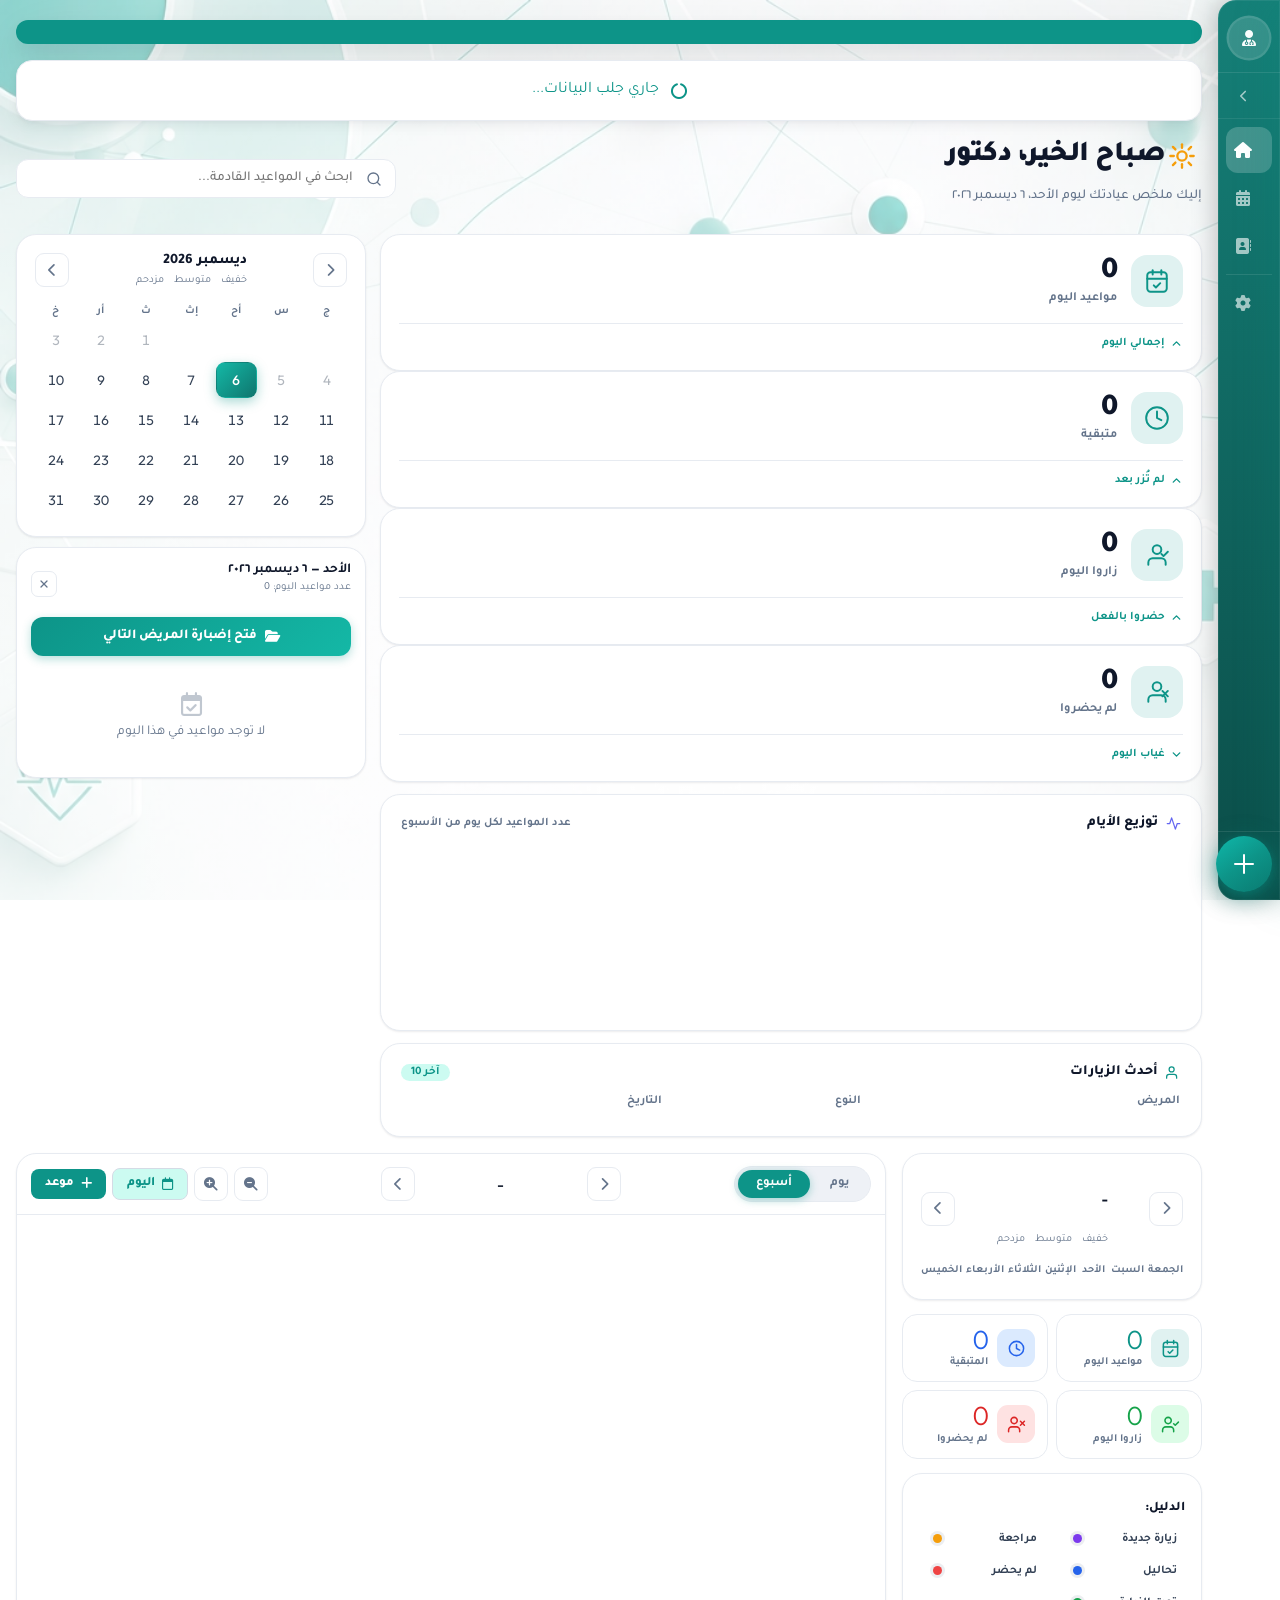
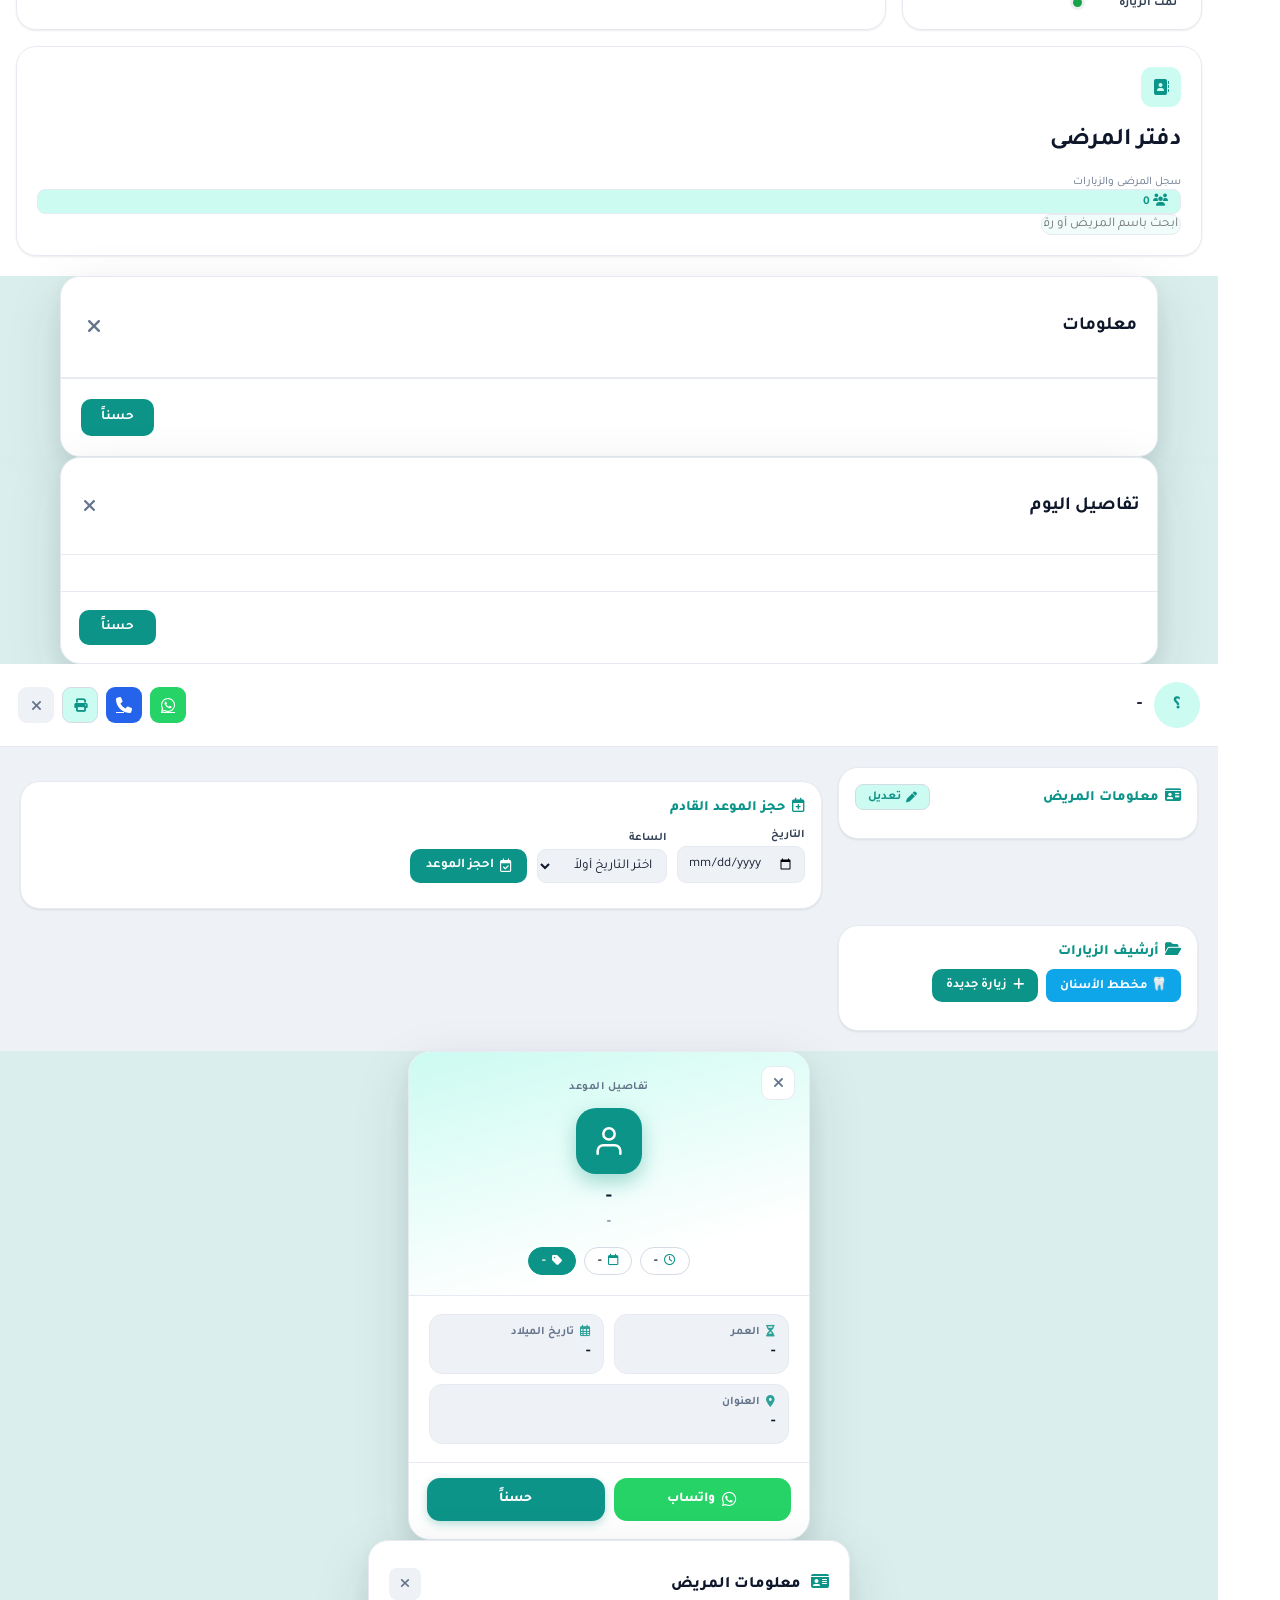
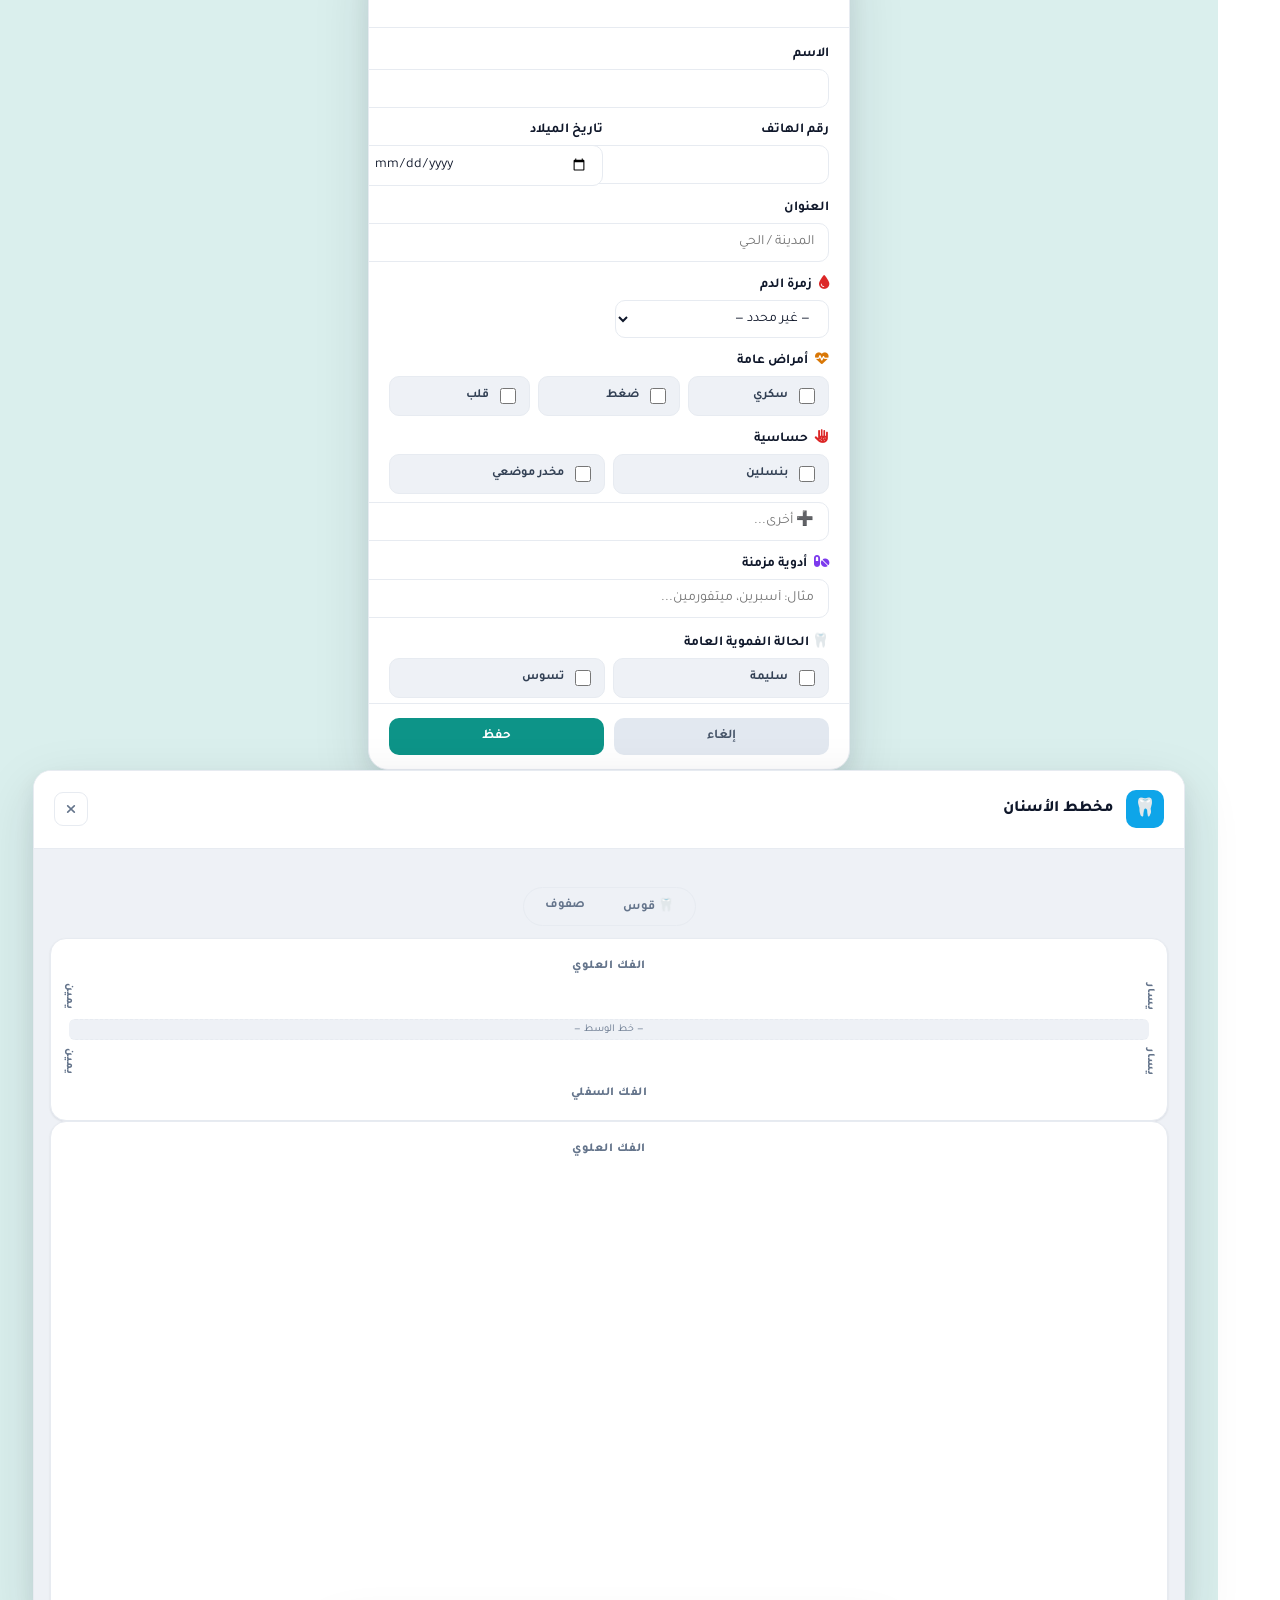
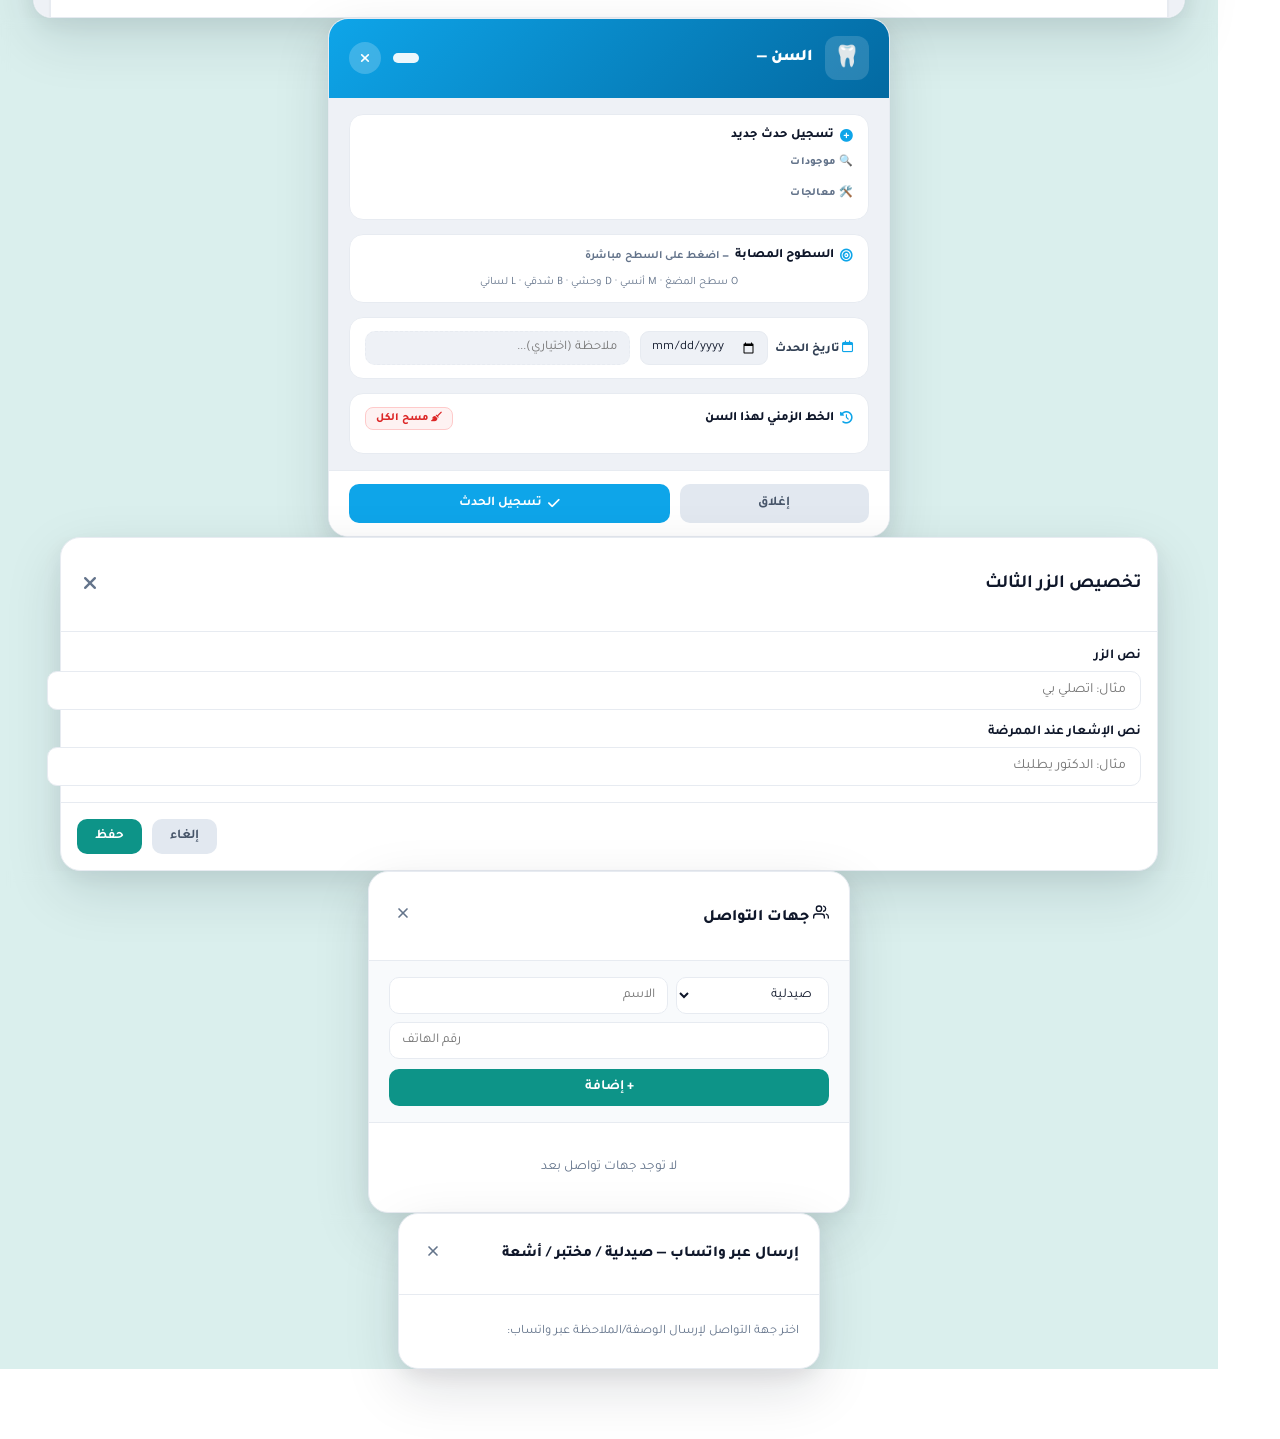
==== commit a34a6752: "Add files via upload" ====
--- a/app.html
+++ b/app.html
@@ -957,6 +957,23 @@
           <div id="chartInfoGrid" style="display:grid;grid-template-columns:repeat(auto-fit,minmax(150px,1fr));gap:10px;"></div>
         </div>
 
+        <!-- حجز الموعد القادم -->
+        <div class="glass-card" style="padding:16px;margin-top:14px;">
+          <h4 style="font-weight:800;font-size:.9rem;color:var(--primary);margin:0 0 12px;"><i class="far fa-calendar-plus" style="margin-left:6px;"></i>حجز الموعد القادم</h4>
+          <div style="display:flex;gap:10px;flex-wrap:wrap;align-items:flex-end;">
+            <div style="display:flex;flex-direction:column;gap:4px;">
+              <label style="font-size:.72rem;font-weight:700;color:var(--text-secondary);">التاريخ</label>
+              <input type="date" id="chartNextDate" onchange="chartNextDateChanged()" style="padding:8px 10px;background:var(--bg);border:1.5px solid var(--border);border-radius:9px;color:var(--text-primary);font-family:inherit;font-size:.84rem;">
+            </div>
+            <div style="display:flex;flex-direction:column;gap:4px;">
+              <label style="font-size:.72rem;font-weight:700;color:var(--text-secondary);">الساعة</label>
+              <select id="chartNextSlot" style="padding:8px 10px;background:var(--bg);border:1.5px solid var(--border);border-radius:9px;color:var(--text-primary);font-family:inherit;font-size:.84rem;min-width:130px;"><option value="">اختر التاريخ أولاً</option></select>
+            </div>
+            <button onclick="chartBookNext()" class="btn-primary" style="padding:9px 16px;font-size:.82rem;"><i class="far fa-calendar-check"></i> احجز الموعد</button>
+          </div>
+          <div id="chartNextHint" style="font-size:.74rem;color:var(--text-muted);margin-top:9px;"></div>
+        </div>
+
         <!-- أرشيف الزيارات -->
         <div class="glass-card" style="padding:16px;">
           <div style="display:flex;align-items:center;justify-content:space-between;margin-bottom:12px;gap:8px;flex-wrap:wrap;">
--- a/styles.css
+++ b/styles.css
@@ -519,7 +519,7 @@
     }
     .density-legend { display: flex; align-items: center; justify-content: center; gap: 10px; font-size: 0.68rem; color: var(--text-muted); margin-top: 4px; }
     .compact-appointment-dot { position: absolute; top: 3px; right: 3px; width: 6px; height: 6px; border-radius: 50%; }
-    .compact-dot-low { background: #16a34a; }
+    .compact-dot-low { background: #2563eb; }
     .compact-dot-medium { background: #d97706; }
     .compact-dot-high { background: #dc2626; }
 
@@ -1949,9 +1949,9 @@
 /* ===== 🦷 عرض القوس (Odontogram بيضوي) ===== */
 .dc-arch{position:relative;width:min(96%,400px);margin:4px auto;aspect-ratio:380/540;}
 .dc-arch-tooth{position:absolute;cursor:pointer;aspect-ratio:1/1;}
-.dc-arch-tooth svg{display:block;width:100%;height:100%;filter:drop-shadow(0 1.5px 2px rgba(15,23,42,.16));transition:transform .15s;}
+.dc-arch-tooth svg{display:block;width:100%;height:100%;filter:drop-shadow(0 1.5px 1.5px rgba(15,23,42,.22)) drop-shadow(0 5px 9px rgba(15,23,42,.1));transition:transform .18s cubic-bezier(.34,1.56,.64,1),filter .18s;}
 .dc-arch-tooth:hover{z-index:6;}
-.dc-arch-tooth:hover svg{transform:scale(1.14);}
+.dc-arch-tooth:hover svg{transform:scale(1.18);filter:drop-shadow(0 3px 3px rgba(15,23,42,.26)) drop-shadow(0 10px 16px rgba(15,23,42,.16));}
 .dc-arch-num{position:absolute;transform:translate(-50%,-50%);font-family:var(--font-num);font-size:.64rem;font-weight:500;color:var(--text-muted);font-variant-numeric:tabular-nums;pointer-events:none;letter-spacing:-.2px;}
 .dc-arch-side{position:absolute;font-size:.66rem;font-weight:700;color:var(--text-muted);opacity:.6;pointer-events:none;letter-spacing:1px;}
 .dc-arch-mid-h{position:absolute;left:9%;right:9%;top:50%;border-top:1.5px dashed var(--border);pointer-events:none;}
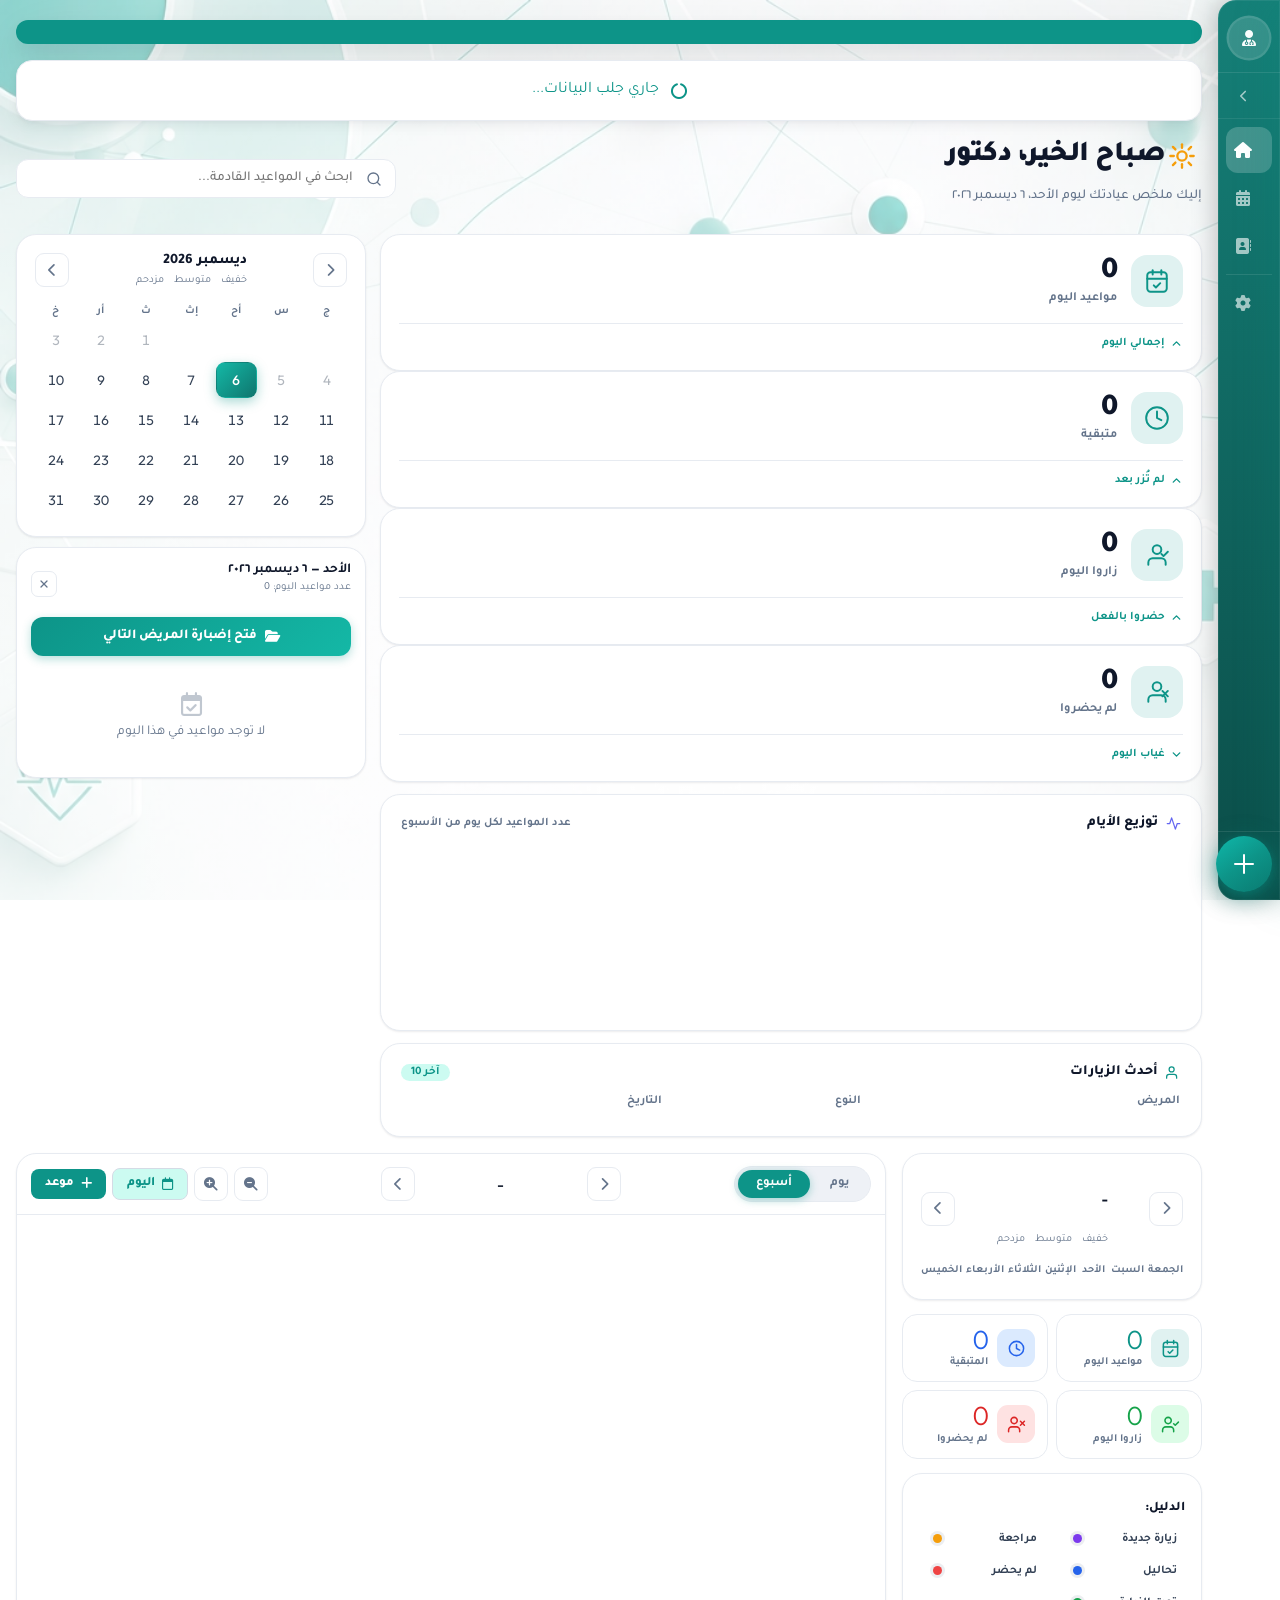
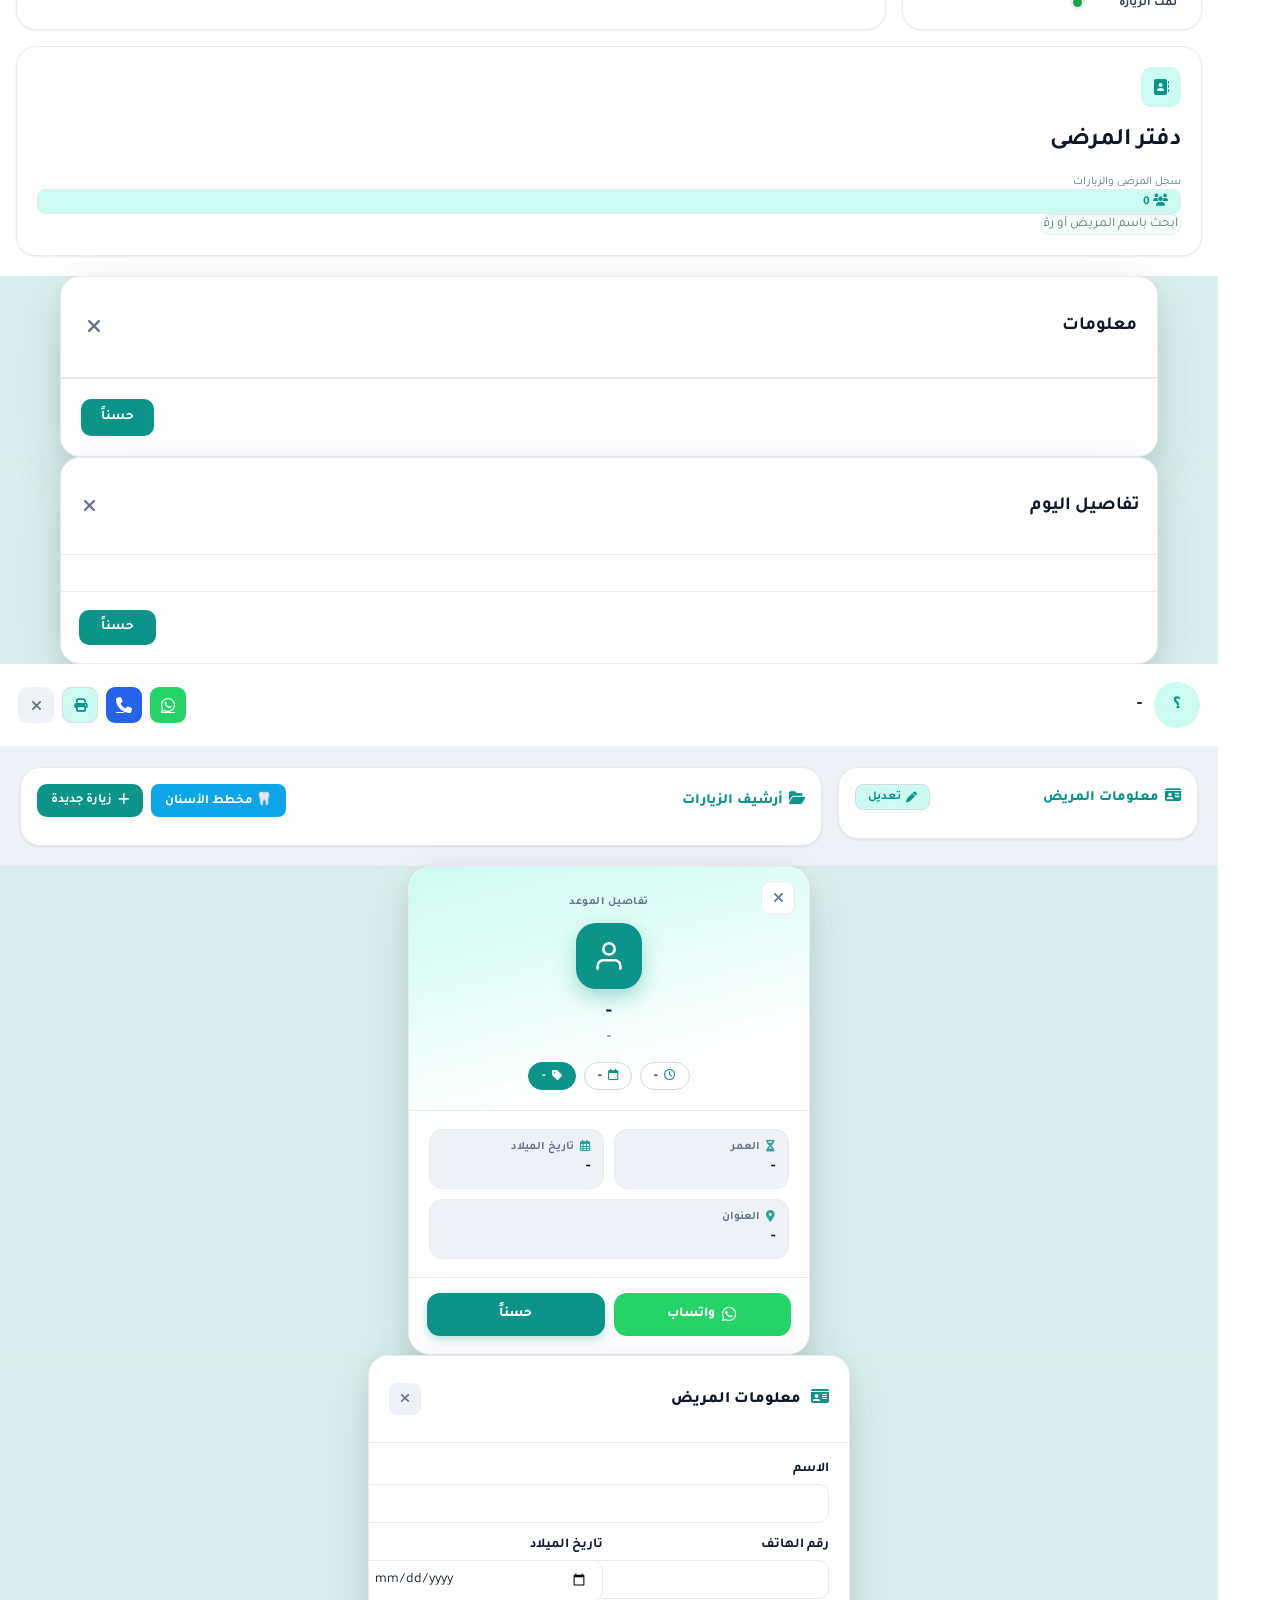
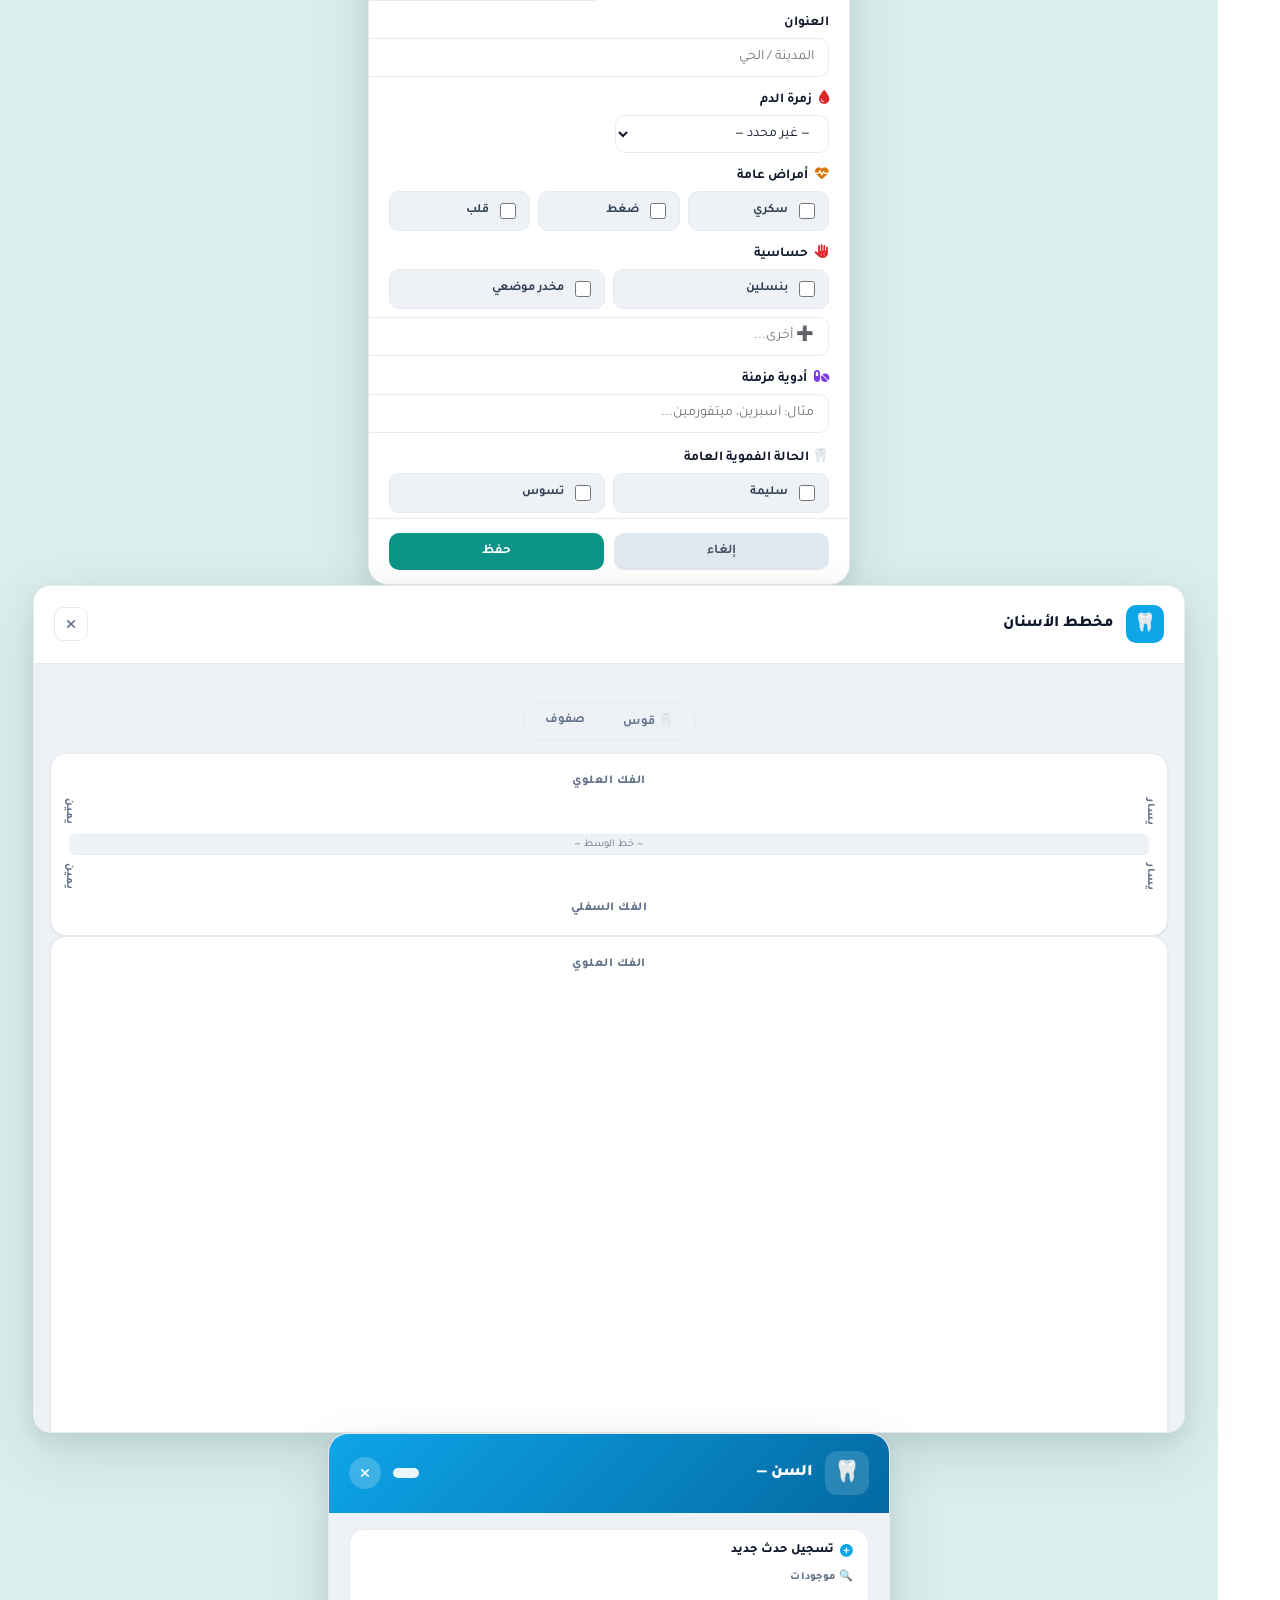
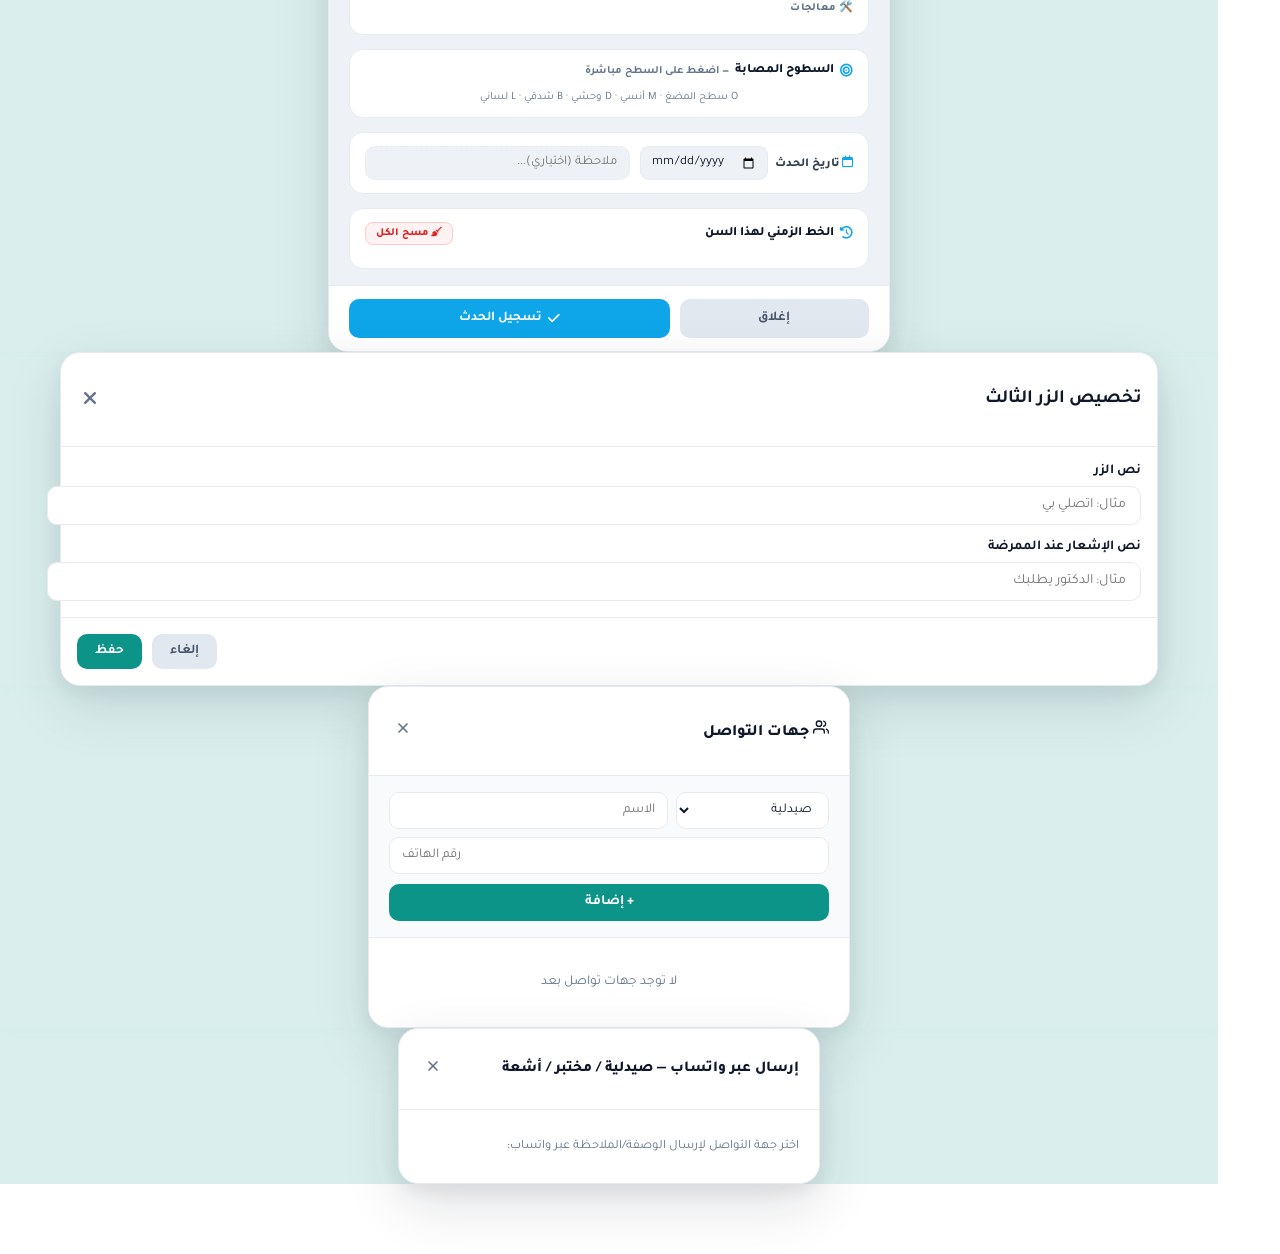
==== commit fd9d30a4: "Add files via upload" ====
--- a/app.html
+++ b/app.html
@@ -957,23 +957,6 @@
           <div id="chartInfoGrid" style="display:grid;grid-template-columns:repeat(auto-fit,minmax(150px,1fr));gap:10px;"></div>
         </div>
 
-        <!-- حجز الموعد القادم -->
-        <div class="glass-card" style="padding:16px;margin-top:14px;">
-          <h4 style="font-weight:800;font-size:.9rem;color:var(--primary);margin:0 0 12px;"><i class="far fa-calendar-plus" style="margin-left:6px;"></i>حجز الموعد القادم</h4>
-          <div style="display:flex;gap:10px;flex-wrap:wrap;align-items:flex-end;">
-            <div style="display:flex;flex-direction:column;gap:4px;">
-              <label style="font-size:.72rem;font-weight:700;color:var(--text-secondary);">التاريخ</label>
-              <input type="date" id="chartNextDate" onchange="chartNextDateChanged()" style="padding:8px 10px;background:var(--bg);border:1.5px solid var(--border);border-radius:9px;color:var(--text-primary);font-family:inherit;font-size:.84rem;">
-            </div>
-            <div style="display:flex;flex-direction:column;gap:4px;">
-              <label style="font-size:.72rem;font-weight:700;color:var(--text-secondary);">الساعة</label>
-              <select id="chartNextSlot" style="padding:8px 10px;background:var(--bg);border:1.5px solid var(--border);border-radius:9px;color:var(--text-primary);font-family:inherit;font-size:.84rem;min-width:130px;"><option value="">اختر التاريخ أولاً</option></select>
-            </div>
-            <button onclick="chartBookNext()" class="btn-primary" style="padding:9px 16px;font-size:.82rem;"><i class="far fa-calendar-check"></i> احجز الموعد</button>
-          </div>
-          <div id="chartNextHint" style="font-size:.74rem;color:var(--text-muted);margin-top:9px;"></div>
-        </div>
-
         <!-- أرشيف الزيارات -->
         <div class="glass-card" style="padding:16px;">
           <div style="display:flex;align-items:center;justify-content:space-between;margin-bottom:12px;gap:8px;flex-wrap:wrap;">
--- a/styles.css
+++ b/styles.css
@@ -519,7 +519,7 @@
     }
     .density-legend { display: flex; align-items: center; justify-content: center; gap: 10px; font-size: 0.68rem; color: var(--text-muted); margin-top: 4px; }
     .compact-appointment-dot { position: absolute; top: 3px; right: 3px; width: 6px; height: 6px; border-radius: 50%; }
-    .compact-dot-low { background: #2563eb; }
+    .compact-dot-low { background: #16a34a; }
     .compact-dot-medium { background: #d97706; }
     .compact-dot-high { background: #dc2626; }
 
@@ -1949,9 +1949,9 @@
 /* ===== 🦷 عرض القوس (Odontogram بيضوي) ===== */
 .dc-arch{position:relative;width:min(96%,400px);margin:4px auto;aspect-ratio:380/540;}
 .dc-arch-tooth{position:absolute;cursor:pointer;aspect-ratio:1/1;}
-.dc-arch-tooth svg{display:block;width:100%;height:100%;filter:drop-shadow(0 1.5px 1.5px rgba(15,23,42,.22)) drop-shadow(0 5px 9px rgba(15,23,42,.1));transition:transform .18s cubic-bezier(.34,1.56,.64,1),filter .18s;}
+.dc-arch-tooth svg{display:block;width:100%;height:100%;filter:drop-shadow(0 1.5px 2px rgba(15,23,42,.16));transition:transform .15s;}
 .dc-arch-tooth:hover{z-index:6;}
-.dc-arch-tooth:hover svg{transform:scale(1.18);filter:drop-shadow(0 3px 3px rgba(15,23,42,.26)) drop-shadow(0 10px 16px rgba(15,23,42,.16));}
+.dc-arch-tooth:hover svg{transform:scale(1.14);}
 .dc-arch-num{position:absolute;transform:translate(-50%,-50%);font-family:var(--font-num);font-size:.64rem;font-weight:500;color:var(--text-muted);font-variant-numeric:tabular-nums;pointer-events:none;letter-spacing:-.2px;}
 .dc-arch-side{position:absolute;font-size:.66rem;font-weight:700;color:var(--text-muted);opacity:.6;pointer-events:none;letter-spacing:1px;}
 .dc-arch-mid-h{position:absolute;left:9%;right:9%;top:50%;border-top:1.5px dashed var(--border);pointer-events:none;}
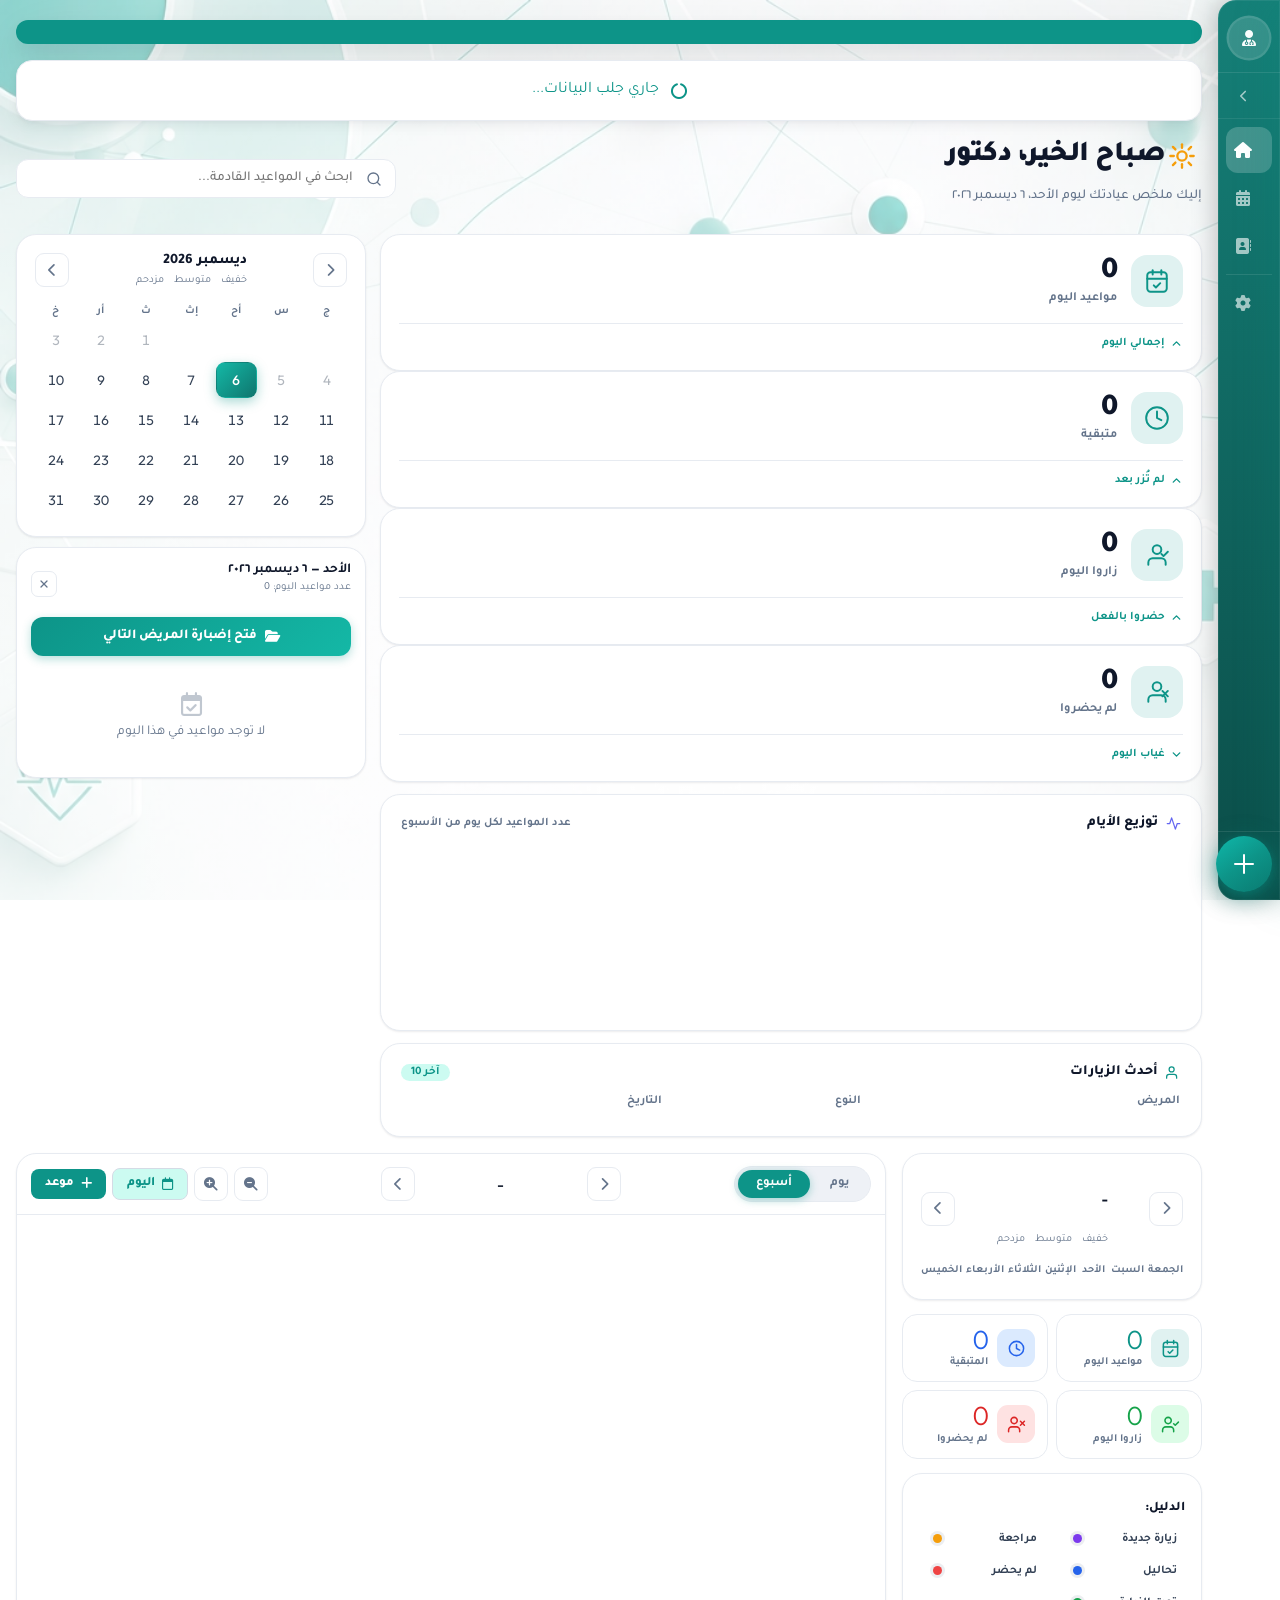
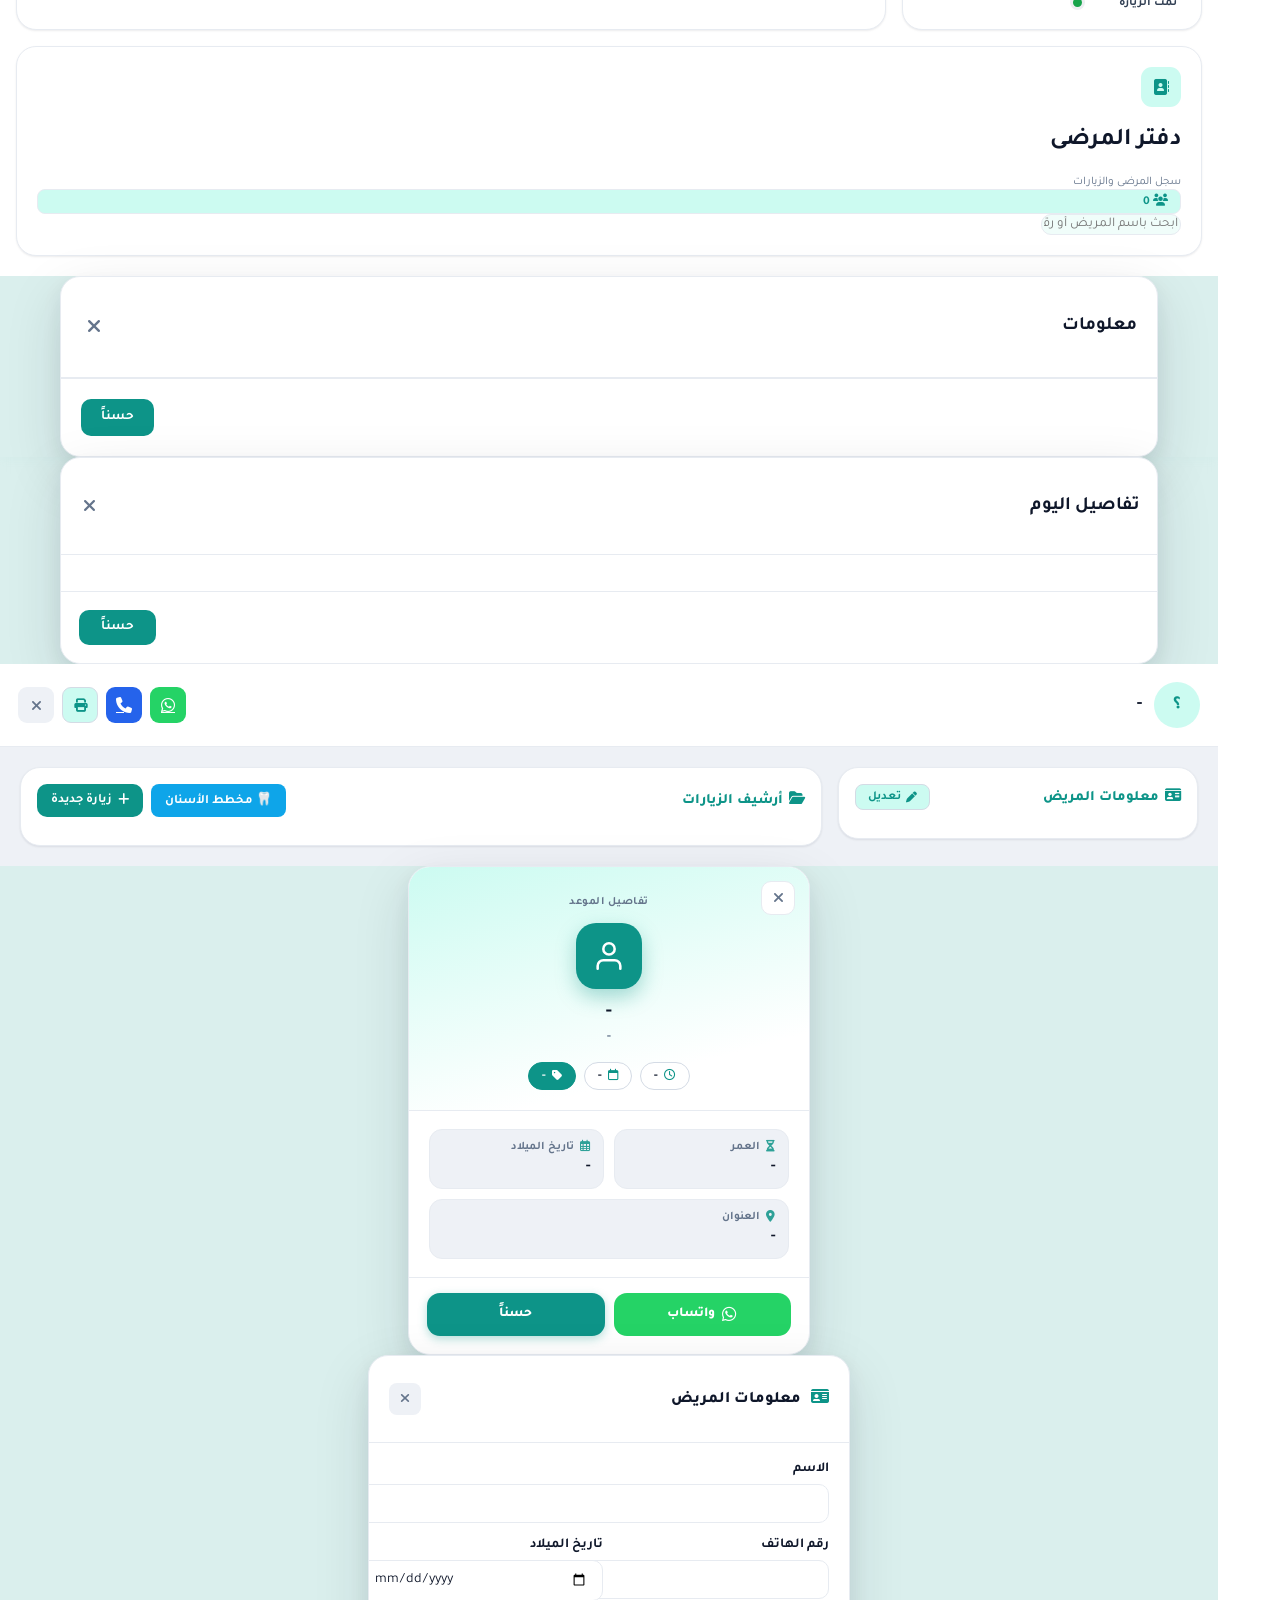
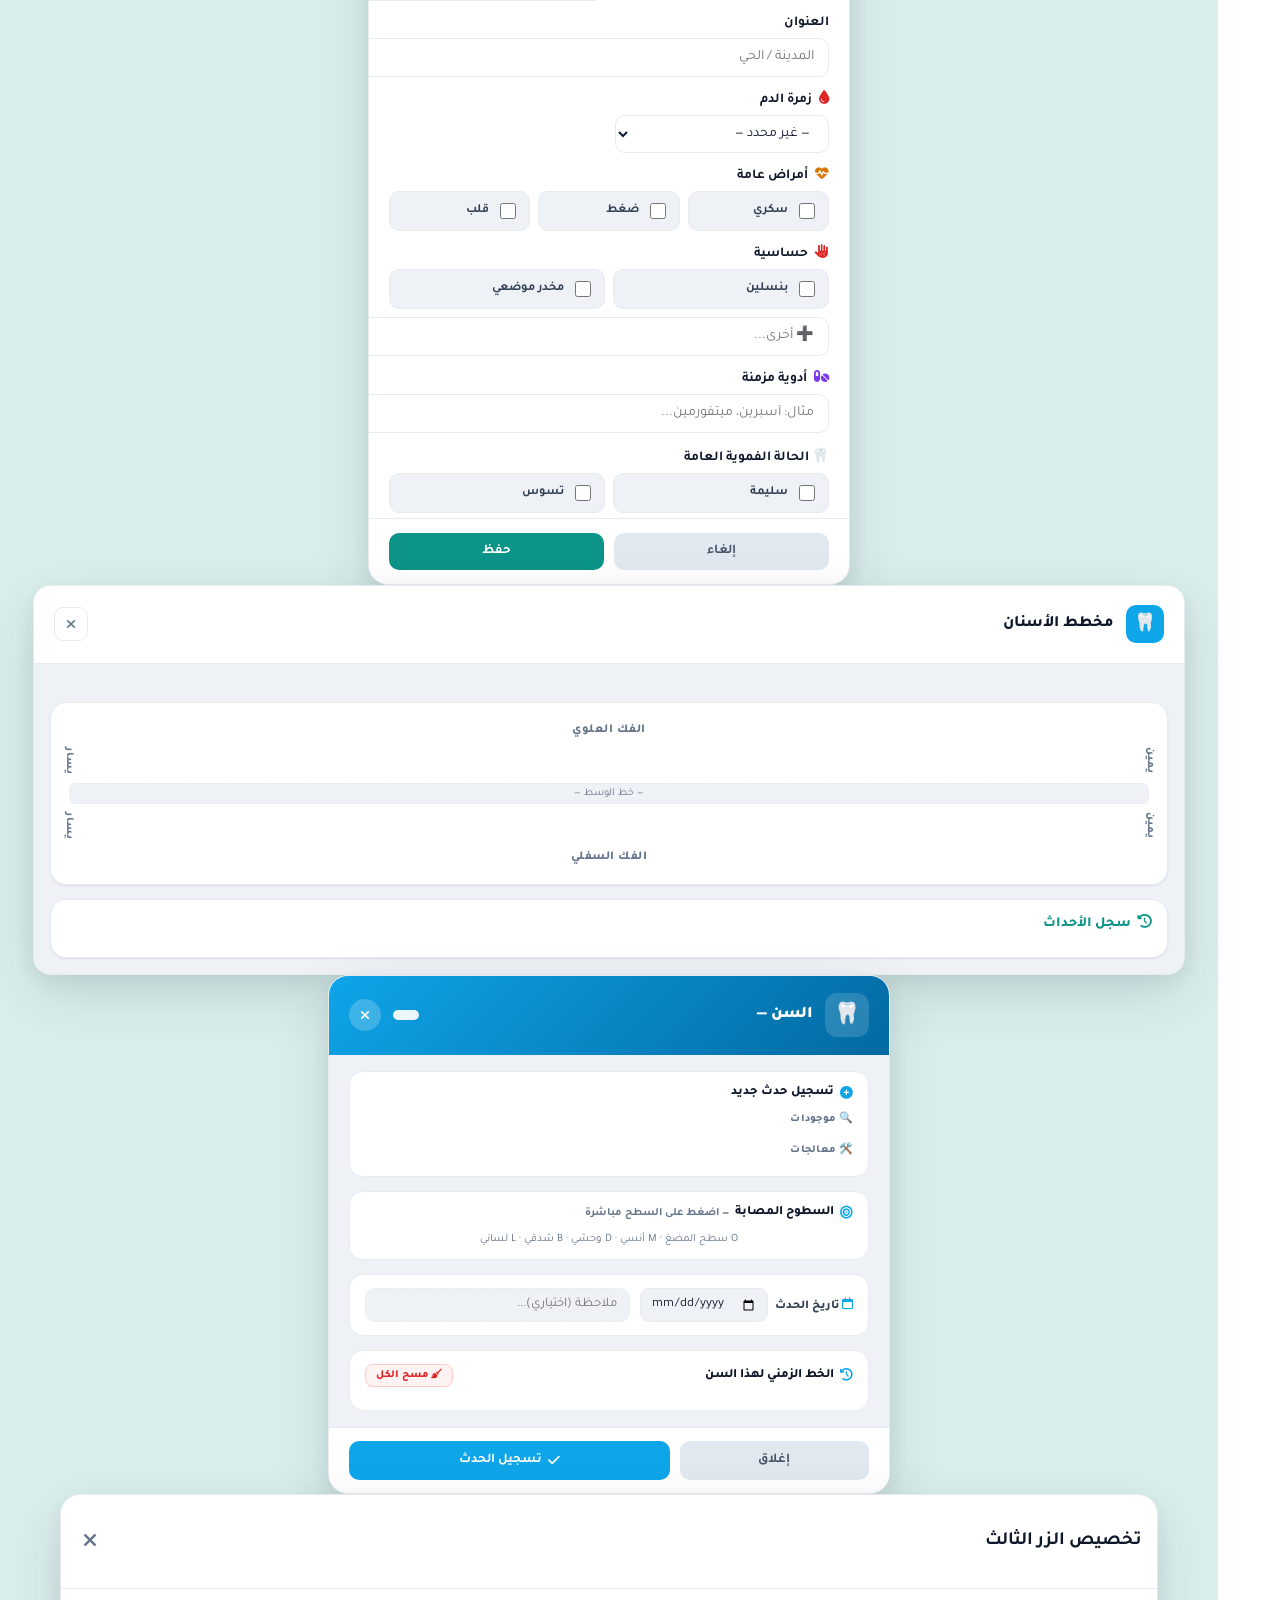
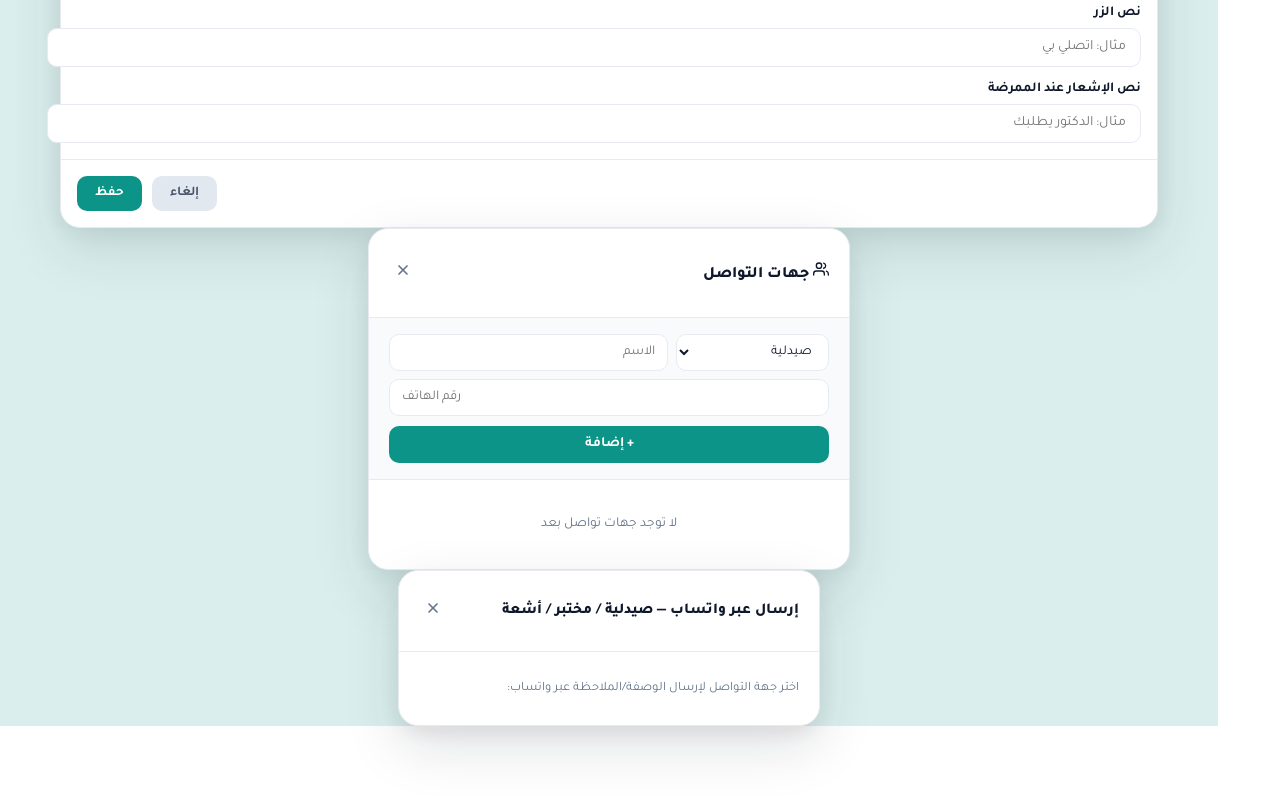
==== commit 5f58eda1: "Add files via upload" ====
--- a/app.html
+++ b/app.html
@@ -1346,31 +1346,13 @@
         <div id="dcSummary" style="display:flex;flex-wrap:wrap;gap:8px;justify-content:center;margin-bottom:10px;"></div>
         <!-- Legend -->
         <div id="dcLegend" style="display:flex;flex-wrap:wrap;gap:8px;justify-content:center;margin-bottom:12px;"></div>
-        <!-- View toggle (يظهر على الشاشات الكبيرة فقط — الموبايل قوس دائماً) -->
-        <div id="dcViewToggleWrap" style="display:flex;justify-content:center;margin-bottom:12px;">
-          <div class="sched-toggle">
-            <button id="dcViewBtnArch" onclick="dcSetView('arch')">🦷 قوس</button>
-            <button id="dcViewBtnRows" onclick="dcSetView('rows')">صفوف</button>
-          </div>
-        </div>
-        <!-- Chart: صفوف -->
-        <div id="dcRowsView">
-          <div class="glass-card" style="padding:14px 8px;background:var(--surface);border:1.5px solid var(--border);border-radius:16px;">
-            <div class="dc-jaw-label">الفك العلوي</div>
-            <!-- العرف السريري: يمين المريض على يسار الشاشة (أول عنصر بالـ RTL يظهر يميناً = جهة يسار المريض 28) -->
-            <div class="dc-row-wrap"><span class="dc-side">يسار</span><div class="dc-teeth-row" id="dcUpperRow"></div><span class="dc-side">يمين</span></div>
-            <div class="dc-midline">— خط الوسط —</div>
-            <div class="dc-row-wrap"><span class="dc-side">يسار</span><div class="dc-teeth-row" id="dcLowerRow"></div><span class="dc-side">يمين</span></div>
-            <div class="dc-jaw-label">الفك السفلي</div>
-          </div>
-        </div>
-        <!-- Chart: قوس (Odontogram بيضوي) -->
-        <div id="dcArchView" class="hidden">
-          <div class="glass-card" style="padding:14px 6px;background:var(--surface);border:1.5px solid var(--border);border-radius:16px;">
-            <div class="dc-jaw-label">الفك العلوي</div>
-            <div class="dc-arch" id="dcArch"></div>
-            <div class="dc-jaw-label">الفك السفلي</div>
-          </div>
+        <!-- Chart -->
+        <div class="glass-card" style="padding:14px 8px;background:var(--surface);border:1.5px solid var(--border);border-radius:16px;">
+          <div class="dc-jaw-label">الفك العلوي</div>
+          <div class="dc-row-wrap"><span class="dc-side">يمين</span><div class="dc-teeth-row" id="dcUpperRow"></div><span class="dc-side">يسار</span></div>
+          <div class="dc-midline">— خط الوسط —</div>
+          <div class="dc-row-wrap"><span class="dc-side">يمين</span><div class="dc-teeth-row" id="dcLowerRow"></div><span class="dc-side">يسار</span></div>
+          <div class="dc-jaw-label">الفك السفلي</div>
         </div>
         <!-- Events log -->
         <div class="glass-card" style="margin-top:14px;padding:14px 16px;background:var(--surface);border:1.5px solid var(--border);border-radius:16px;">
--- a/styles.css
+++ b/styles.css
@@ -1945,18 +1945,3 @@
 .dc-tl-meta{font-size:.68rem;color:var(--text-muted);margin-top:2px;}
 .dc-tl-del{width:22px;height:22px;border-radius:7px;border:none;background:transparent;color:var(--text-muted);cursor:pointer;font-size:.68rem;flex-shrink:0;align-self:center;transition:all .15s;}
 .dc-tl-del:hover{background:#fef2f2;color:#dc2626;}
-
-/* ===== 🦷 عرض القوس (Odontogram بيضوي) ===== */
-.dc-arch{position:relative;width:min(96%,400px);margin:4px auto;aspect-ratio:380/540;}
-.dc-arch-tooth{position:absolute;cursor:pointer;aspect-ratio:1/1;}
-.dc-arch-tooth svg{display:block;width:100%;height:100%;filter:drop-shadow(0 1.5px 2px rgba(15,23,42,.16));transition:transform .15s;}
-.dc-arch-tooth:hover{z-index:6;}
-.dc-arch-tooth:hover svg{transform:scale(1.14);}
-.dc-arch-num{position:absolute;transform:translate(-50%,-50%);font-family:var(--font-num);font-size:.64rem;font-weight:500;color:var(--text-muted);font-variant-numeric:tabular-nums;pointer-events:none;letter-spacing:-.2px;}
-.dc-arch-side{position:absolute;font-size:.66rem;font-weight:700;color:var(--text-muted);opacity:.6;pointer-events:none;letter-spacing:1px;}
-.dc-arch-mid-h{position:absolute;left:9%;right:9%;top:50%;border-top:1.5px dashed var(--border);pointer-events:none;}
-.dc-arch-mid-v{position:absolute;top:5%;bottom:5%;left:50%;border-right:1.5px dashed var(--border);pointer-events:none;opacity:.7;}
-@media(max-width:480px){
-  .dc-arch{width:100%;}
-  .dc-arch-num{font-size:.58rem;}
-}
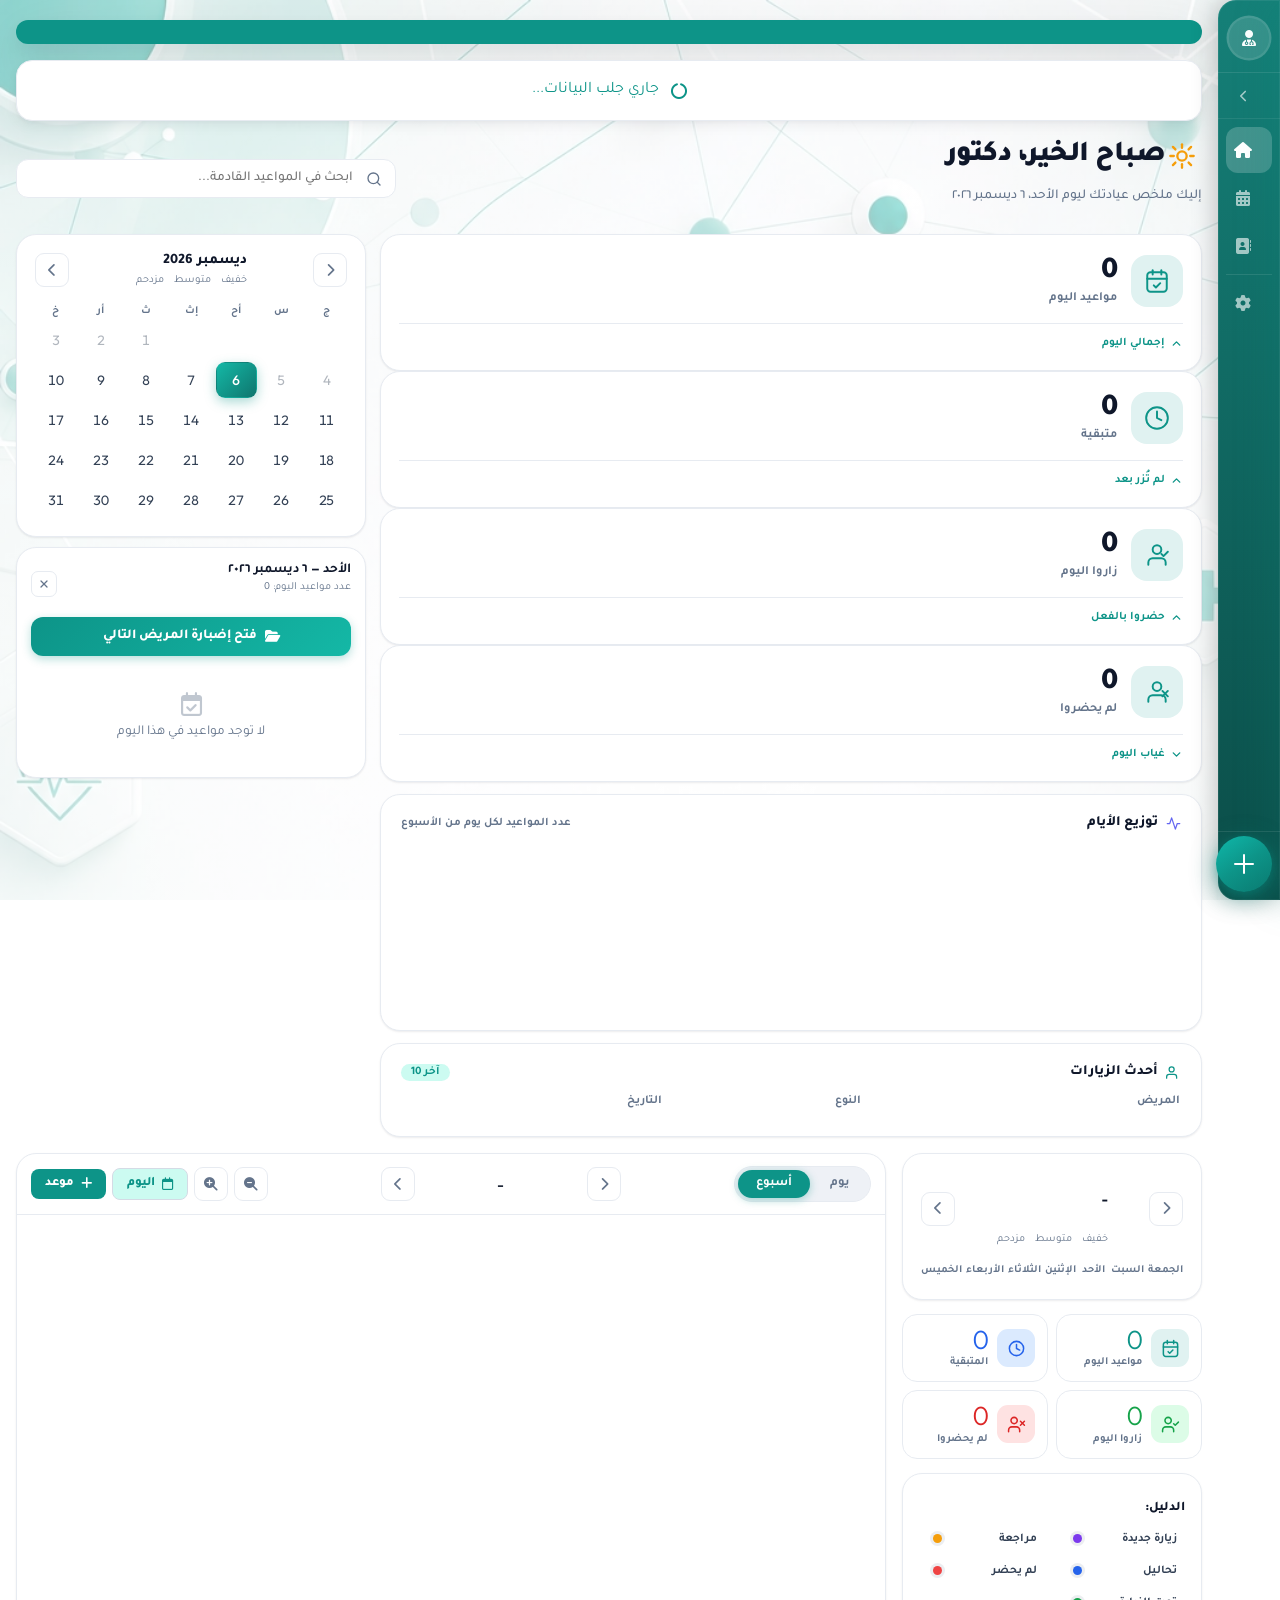
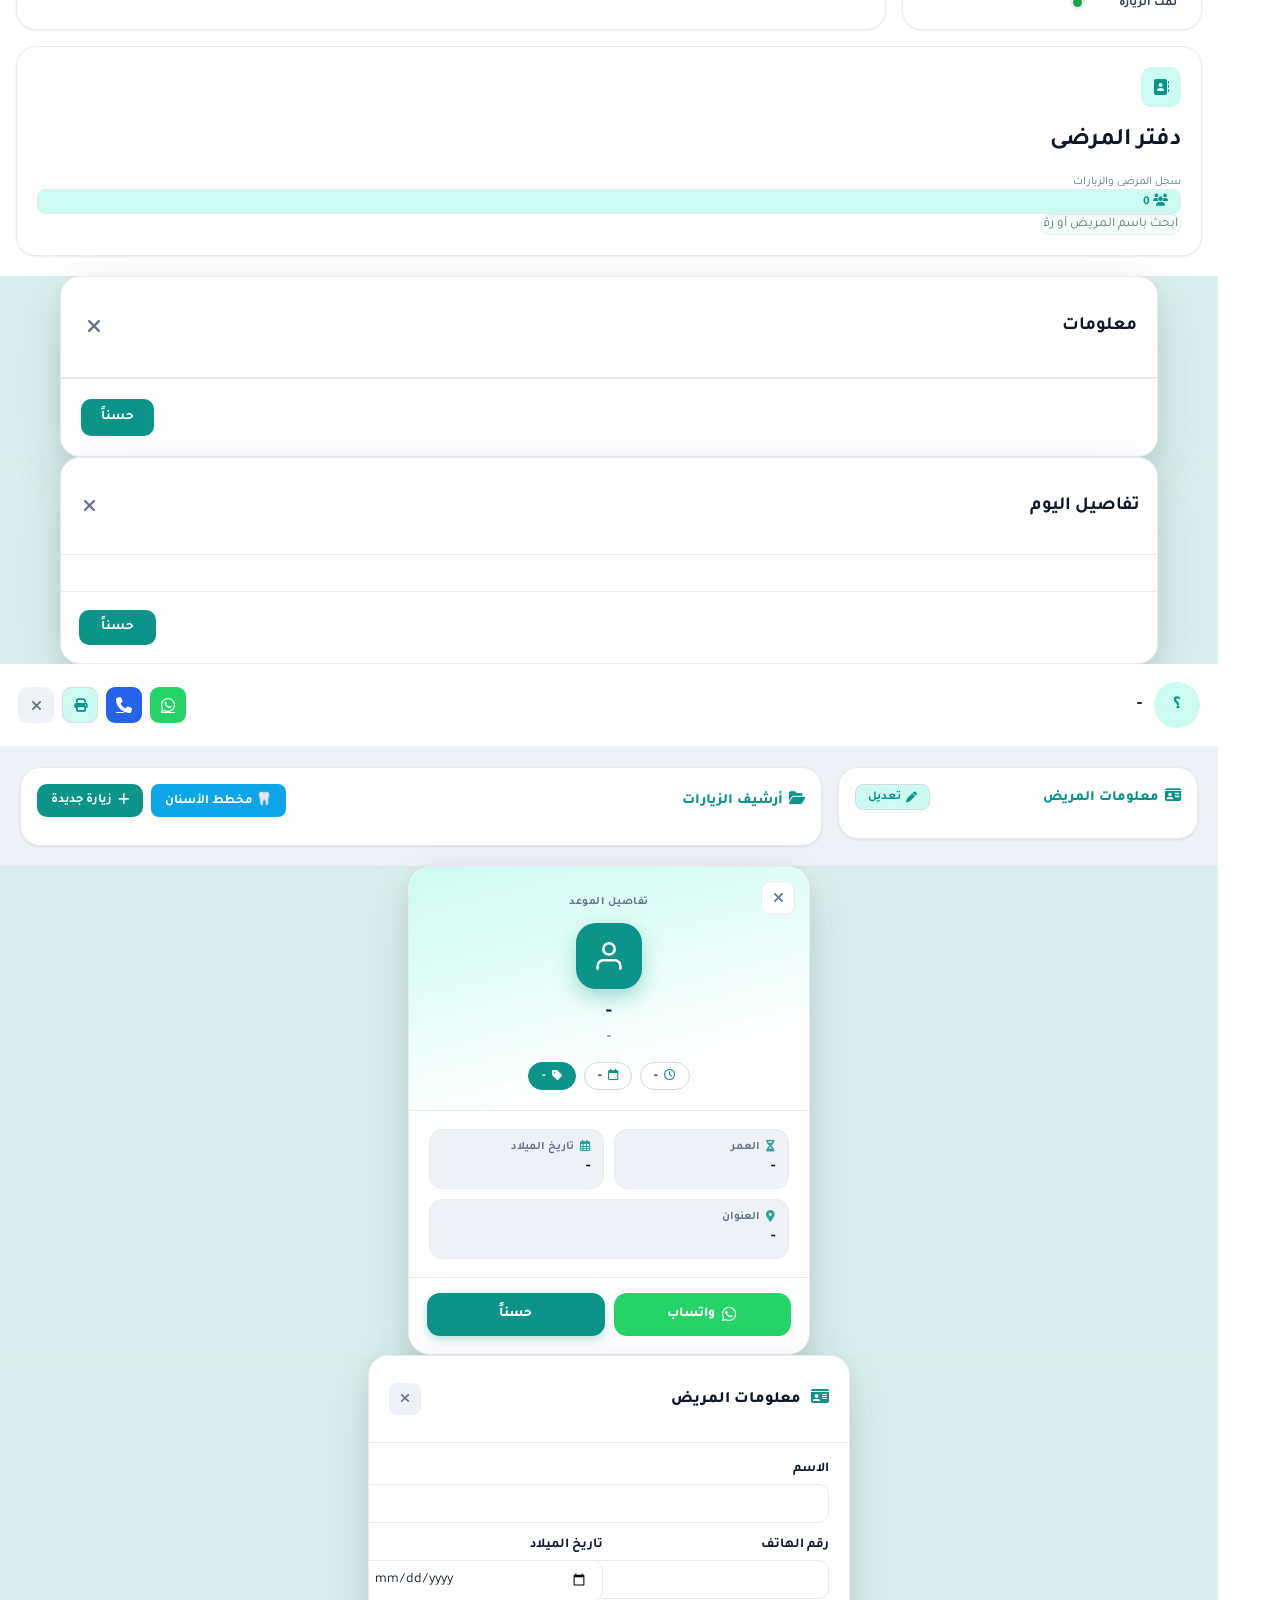
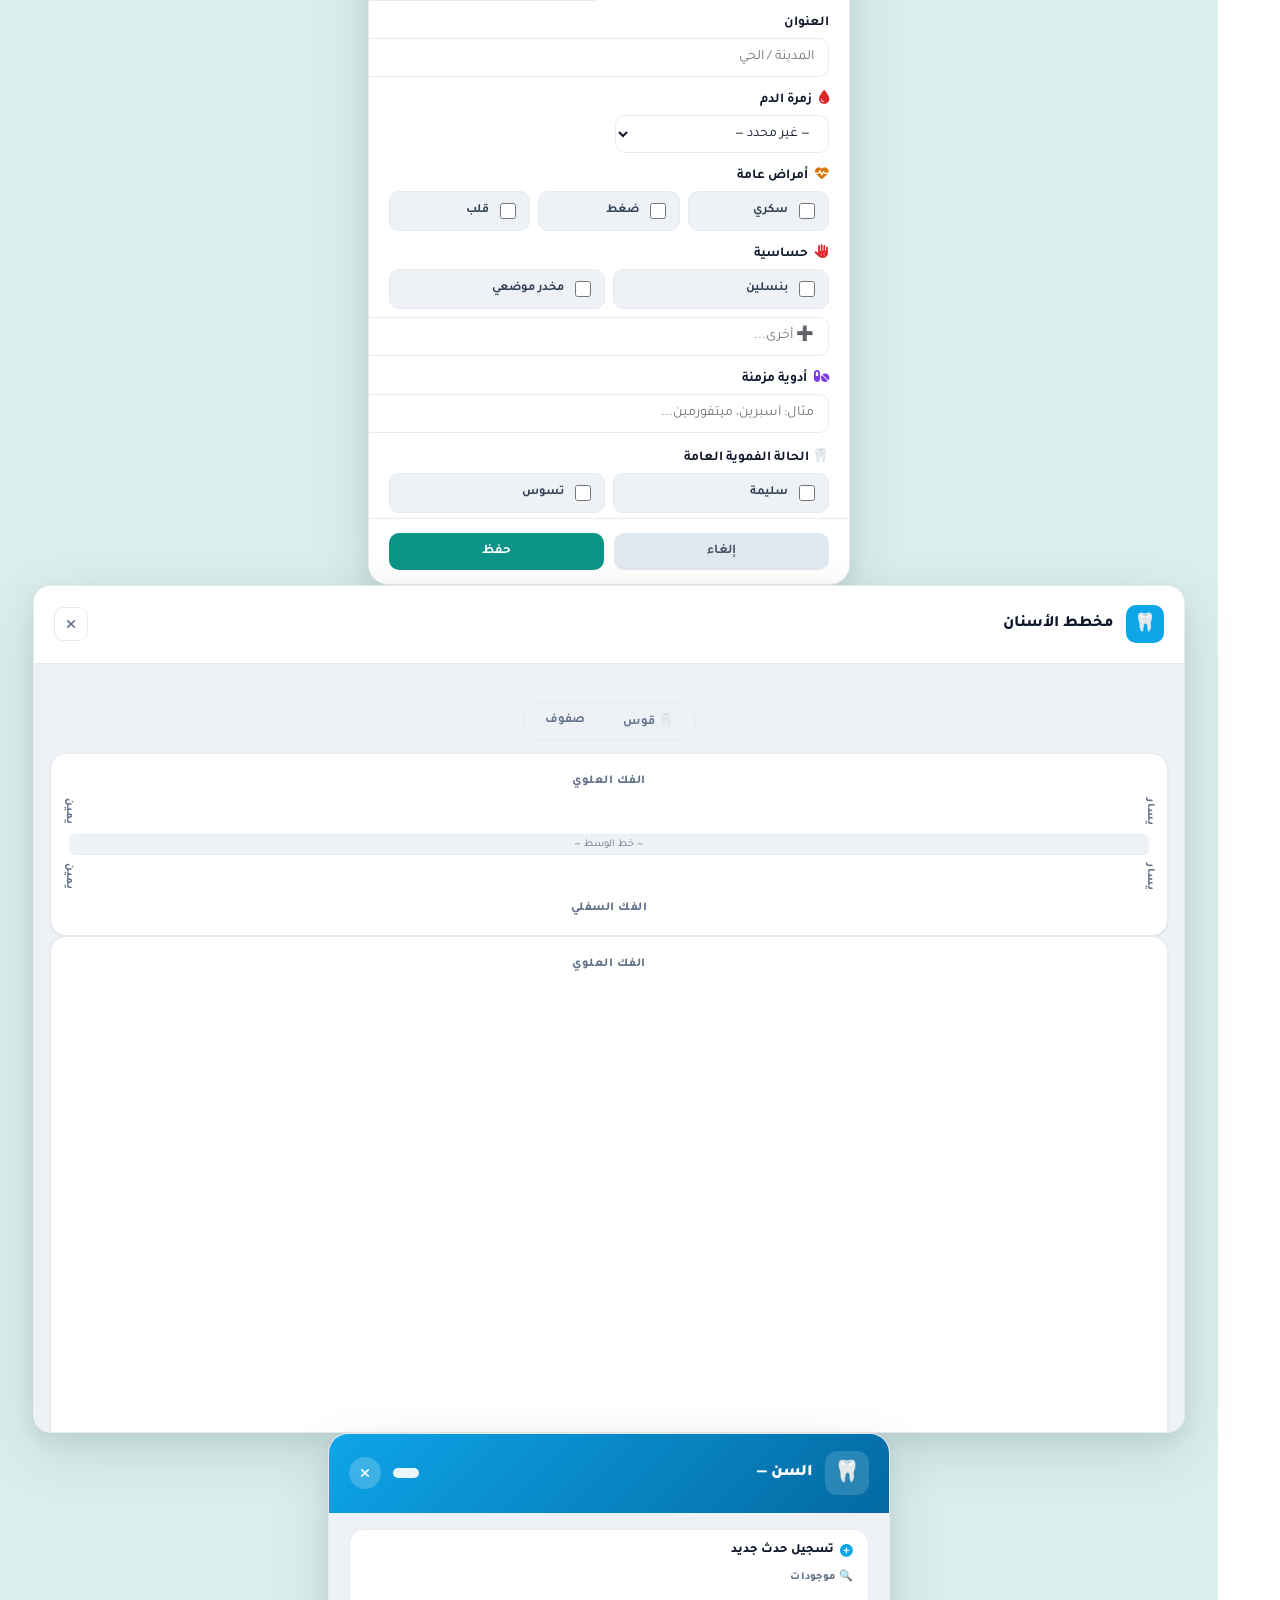
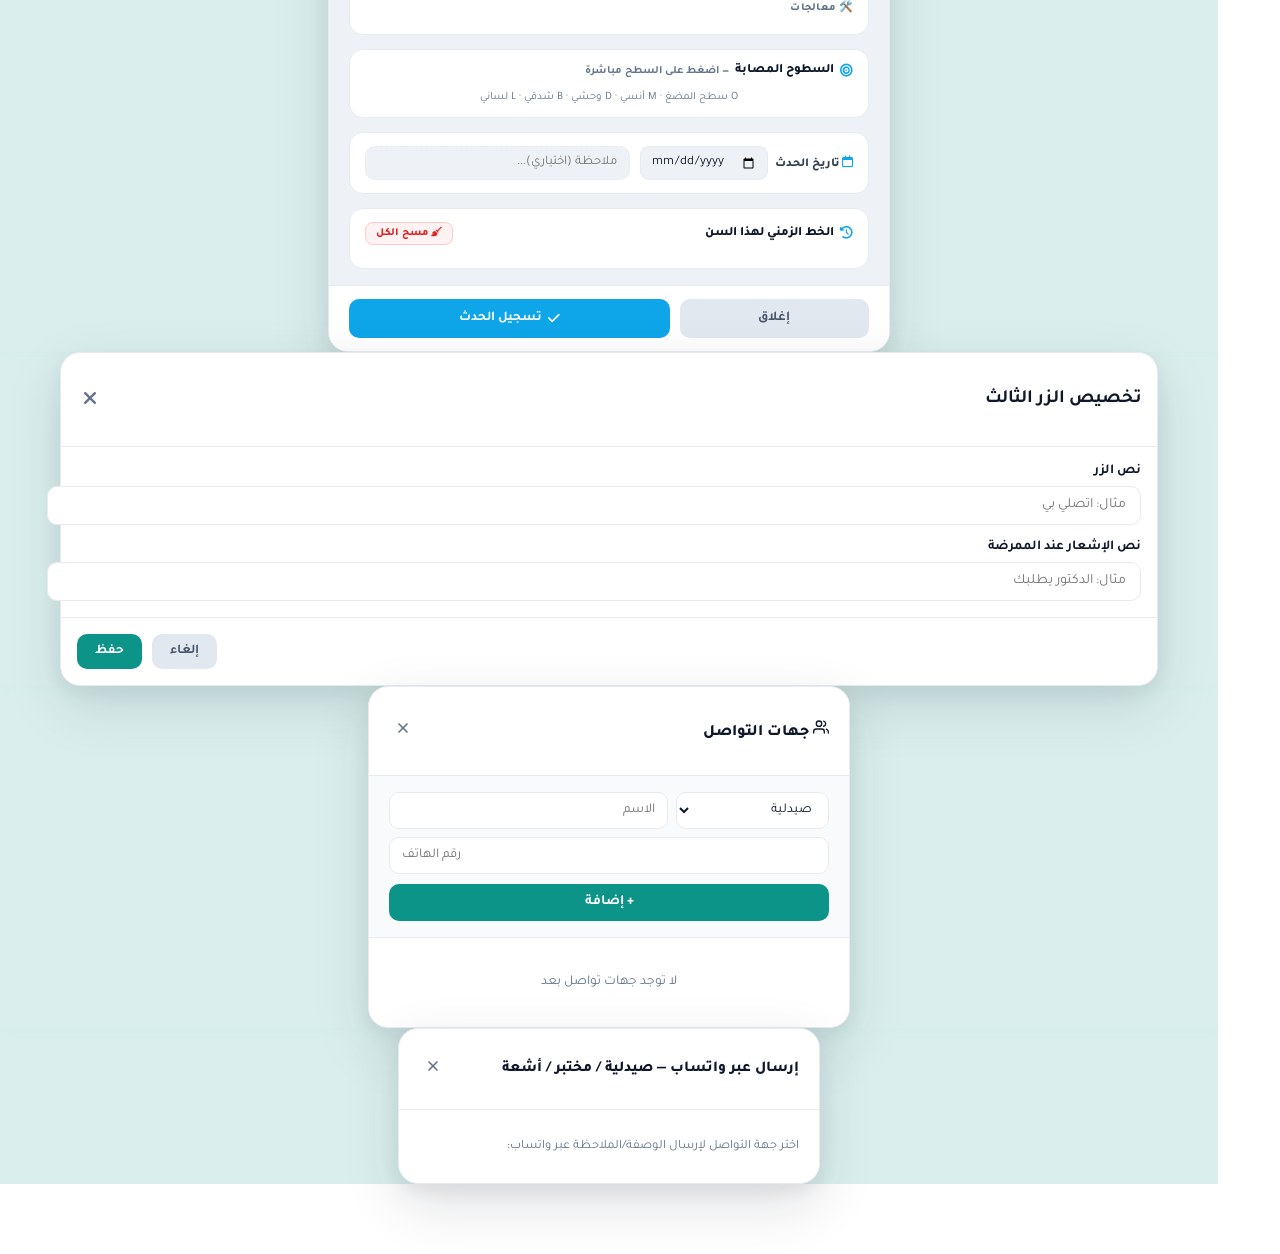
==== commit 54b5e968: "Add files via upload" ====
--- a/app.html
+++ b/app.html
@@ -1346,13 +1346,31 @@
         <div id="dcSummary" style="display:flex;flex-wrap:wrap;gap:8px;justify-content:center;margin-bottom:10px;"></div>
         <!-- Legend -->
         <div id="dcLegend" style="display:flex;flex-wrap:wrap;gap:8px;justify-content:center;margin-bottom:12px;"></div>
-        <!-- Chart -->
-        <div class="glass-card" style="padding:14px 8px;background:var(--surface);border:1.5px solid var(--border);border-radius:16px;">
-          <div class="dc-jaw-label">الفك العلوي</div>
-          <div class="dc-row-wrap"><span class="dc-side">يمين</span><div class="dc-teeth-row" id="dcUpperRow"></div><span class="dc-side">يسار</span></div>
-          <div class="dc-midline">— خط الوسط —</div>
-          <div class="dc-row-wrap"><span class="dc-side">يمين</span><div class="dc-teeth-row" id="dcLowerRow"></div><span class="dc-side">يسار</span></div>
-          <div class="dc-jaw-label">الفك السفلي</div>
+        <!-- View toggle (يظهر على الشاشات الكبيرة فقط — الموبايل قوس دائماً) -->
+        <div id="dcViewToggleWrap" style="display:flex;justify-content:center;margin-bottom:12px;">
+          <div class="sched-toggle">
+            <button id="dcViewBtnArch" onclick="dcSetView('arch')">🦷 قوس</button>
+            <button id="dcViewBtnRows" onclick="dcSetView('rows')">صفوف</button>
+          </div>
+        </div>
+        <!-- Chart: صفوف -->
+        <div id="dcRowsView">
+          <div class="glass-card" style="padding:14px 8px;background:var(--surface);border:1.5px solid var(--border);border-radius:16px;">
+            <div class="dc-jaw-label">الفك العلوي</div>
+            <!-- العرف السريري: يمين المريض على يسار الشاشة (أول عنصر بالـ RTL يظهر يميناً = جهة يسار المريض 28) -->
+            <div class="dc-row-wrap"><span class="dc-side">يسار</span><div class="dc-teeth-row" id="dcUpperRow"></div><span class="dc-side">يمين</span></div>
+            <div class="dc-midline">— خط الوسط —</div>
+            <div class="dc-row-wrap"><span class="dc-side">يسار</span><div class="dc-teeth-row" id="dcLowerRow"></div><span class="dc-side">يمين</span></div>
+            <div class="dc-jaw-label">الفك السفلي</div>
+          </div>
+        </div>
+        <!-- Chart: قوس (Odontogram بيضوي) -->
+        <div id="dcArchView" class="hidden">
+          <div class="glass-card" style="padding:14px 6px;background:var(--surface);border:1.5px solid var(--border);border-radius:16px;">
+            <div class="dc-jaw-label">الفك العلوي</div>
+            <div class="dc-arch" id="dcArch"></div>
+            <div class="dc-jaw-label">الفك السفلي</div>
+          </div>
         </div>
         <!-- Events log -->
         <div class="glass-card" style="margin-top:14px;padding:14px 16px;background:var(--surface);border:1.5px solid var(--border);border-radius:16px;">
@@ -1597,7 +1615,7 @@
                 <div style="text-align:center;">
                   <span id="docOCalMonth" style="font-weight:700;font-size:.92rem;color:var(--text);"></span>
                   <div class="density-legend" style="margin-top:3px;">
-                    <div style="display:flex;align-items:center;gap:4px;"><div style="width:7px;height:7px;border-radius:50%;background:var(--green);"></div><span>خفيف</span></div>
+                    <div style="display:flex;align-items:center;gap:4px;"><div style="width:7px;height:7px;border-radius:50%;background:#2563eb;"></div><span>خفيف</span></div>
                     <div style="display:flex;align-items:center;gap:4px;"><div style="width:7px;height:7px;border-radius:50%;background:var(--amber);"></div><span>متوسط</span></div>
                     <div style="display:flex;align-items:center;gap:4px;"><div style="width:7px;height:7px;border-radius:50%;background:var(--red);"></div><span>مزدحم</span></div>
                   </div>
--- a/styles.css
+++ b/styles.css
@@ -519,7 +519,7 @@
     }
     .density-legend { display: flex; align-items: center; justify-content: center; gap: 10px; font-size: 0.68rem; color: var(--text-muted); margin-top: 4px; }
     .compact-appointment-dot { position: absolute; top: 3px; right: 3px; width: 6px; height: 6px; border-radius: 50%; }
-    .compact-dot-low { background: #16a34a; }
+    .compact-dot-low { background: #2563eb; }
     .compact-dot-medium { background: #d97706; }
     .compact-dot-high { background: #dc2626; }
 
@@ -1945,3 +1945,18 @@
 .dc-tl-meta{font-size:.68rem;color:var(--text-muted);margin-top:2px;}
 .dc-tl-del{width:22px;height:22px;border-radius:7px;border:none;background:transparent;color:var(--text-muted);cursor:pointer;font-size:.68rem;flex-shrink:0;align-self:center;transition:all .15s;}
 .dc-tl-del:hover{background:#fef2f2;color:#dc2626;}
+
+/* ===== 🦷 عرض القوس (Odontogram بيضوي) ===== */
+.dc-arch{position:relative;width:min(96%,420px);margin:4px auto;aspect-ratio:380/540;}
+.dc-arch-tooth{position:absolute;cursor:pointer;}
+.dc-arch-tooth svg{display:block;width:100%;height:100%;filter:drop-shadow(0 3px 5px rgba(15,23,42,.24));transition:transform .16s cubic-bezier(.34,1.56,.64,1),filter .16s;}
+.dc-arch-tooth:hover{z-index:20 !important;}
+.dc-arch-tooth:hover svg{transform:scale(1.18);filter:drop-shadow(0 7px 14px rgba(15,23,42,.3));}
+.dc-arch-num{position:absolute;transform:translate(-50%,-50%);font-family:var(--font-num);font-size:.64rem;font-weight:500;color:var(--text-muted);font-variant-numeric:tabular-nums;pointer-events:none;letter-spacing:-.2px;}
+.dc-arch-side{position:absolute;font-size:.66rem;font-weight:700;color:var(--text-muted);opacity:.6;pointer-events:none;letter-spacing:1px;}
+.dc-arch-mid-h{position:absolute;left:9%;right:9%;top:50%;border-top:1.5px dashed var(--border);pointer-events:none;}
+.dc-arch-mid-v{position:absolute;top:5%;bottom:5%;left:50%;border-right:1.5px dashed var(--border);pointer-events:none;opacity:.7;}
+@media(max-width:480px){
+  .dc-arch{width:100%;}
+  .dc-arch-num{font-size:.58rem;}
+}
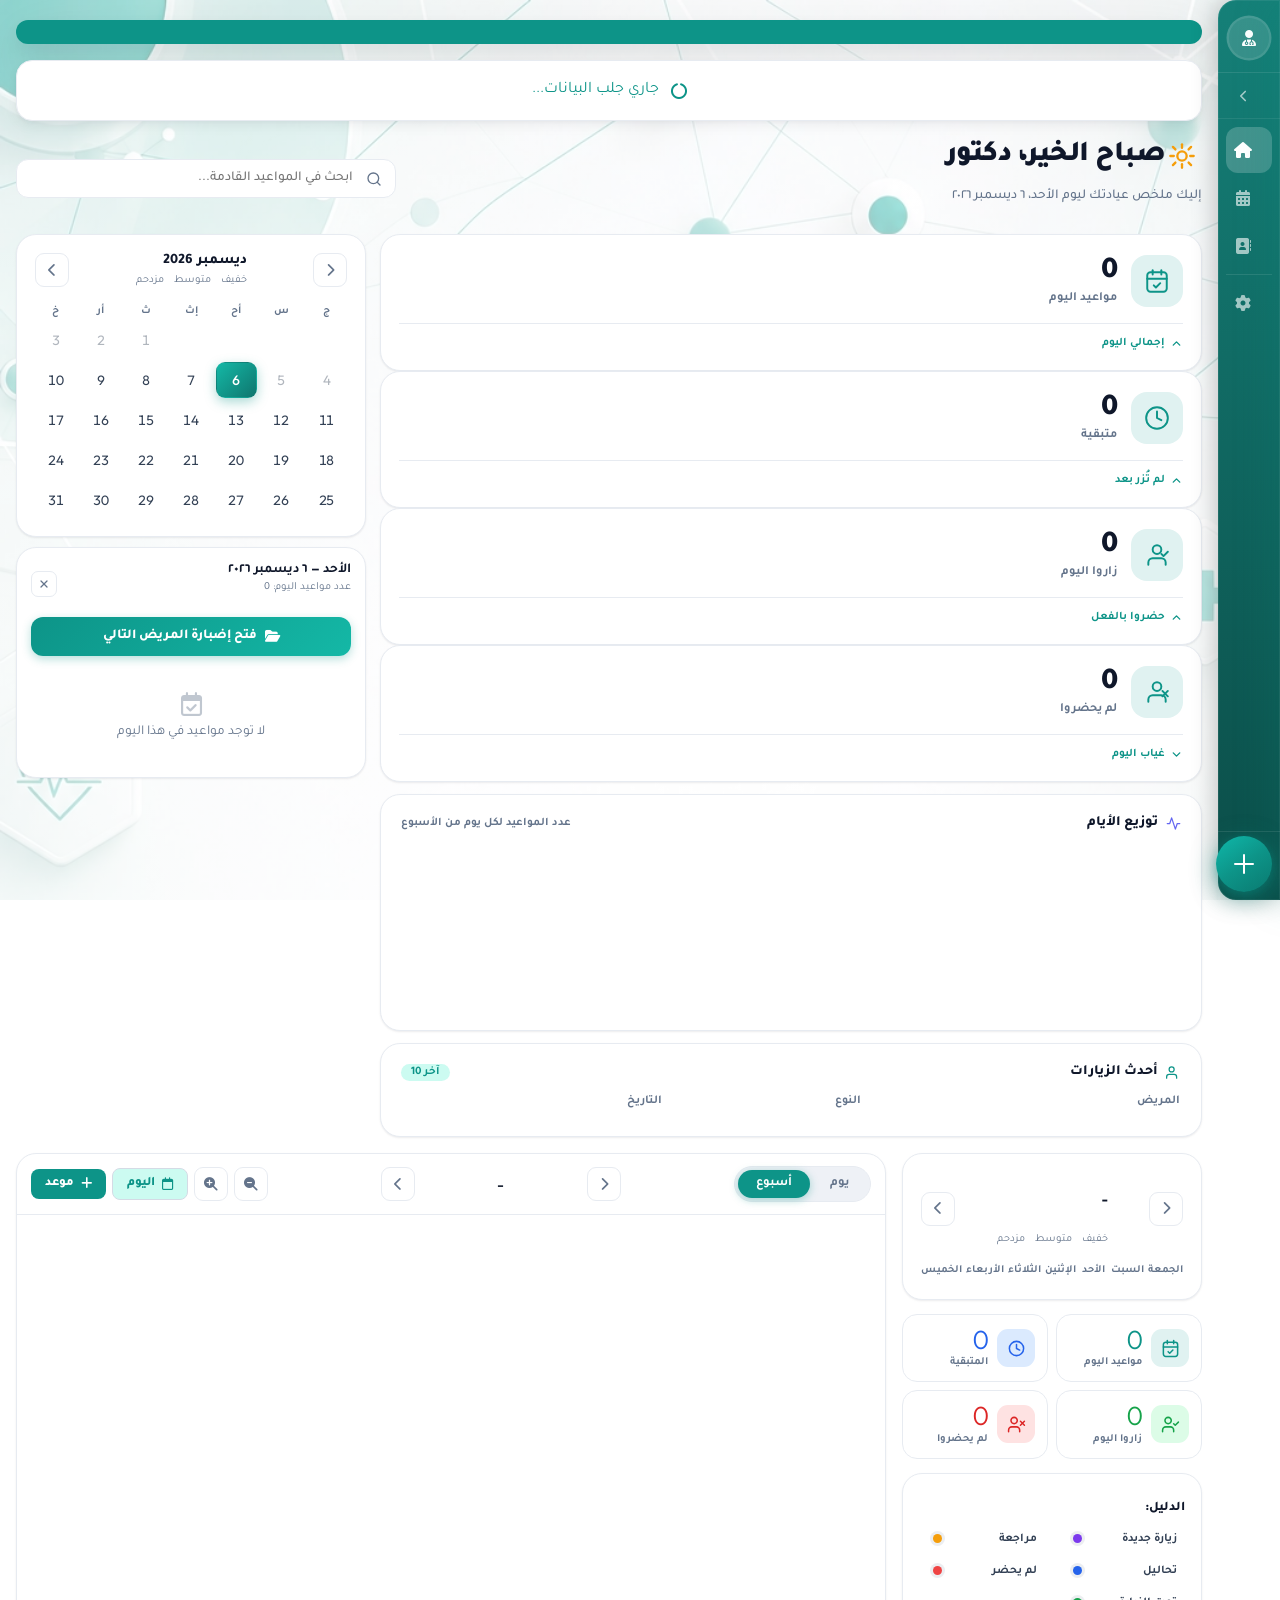
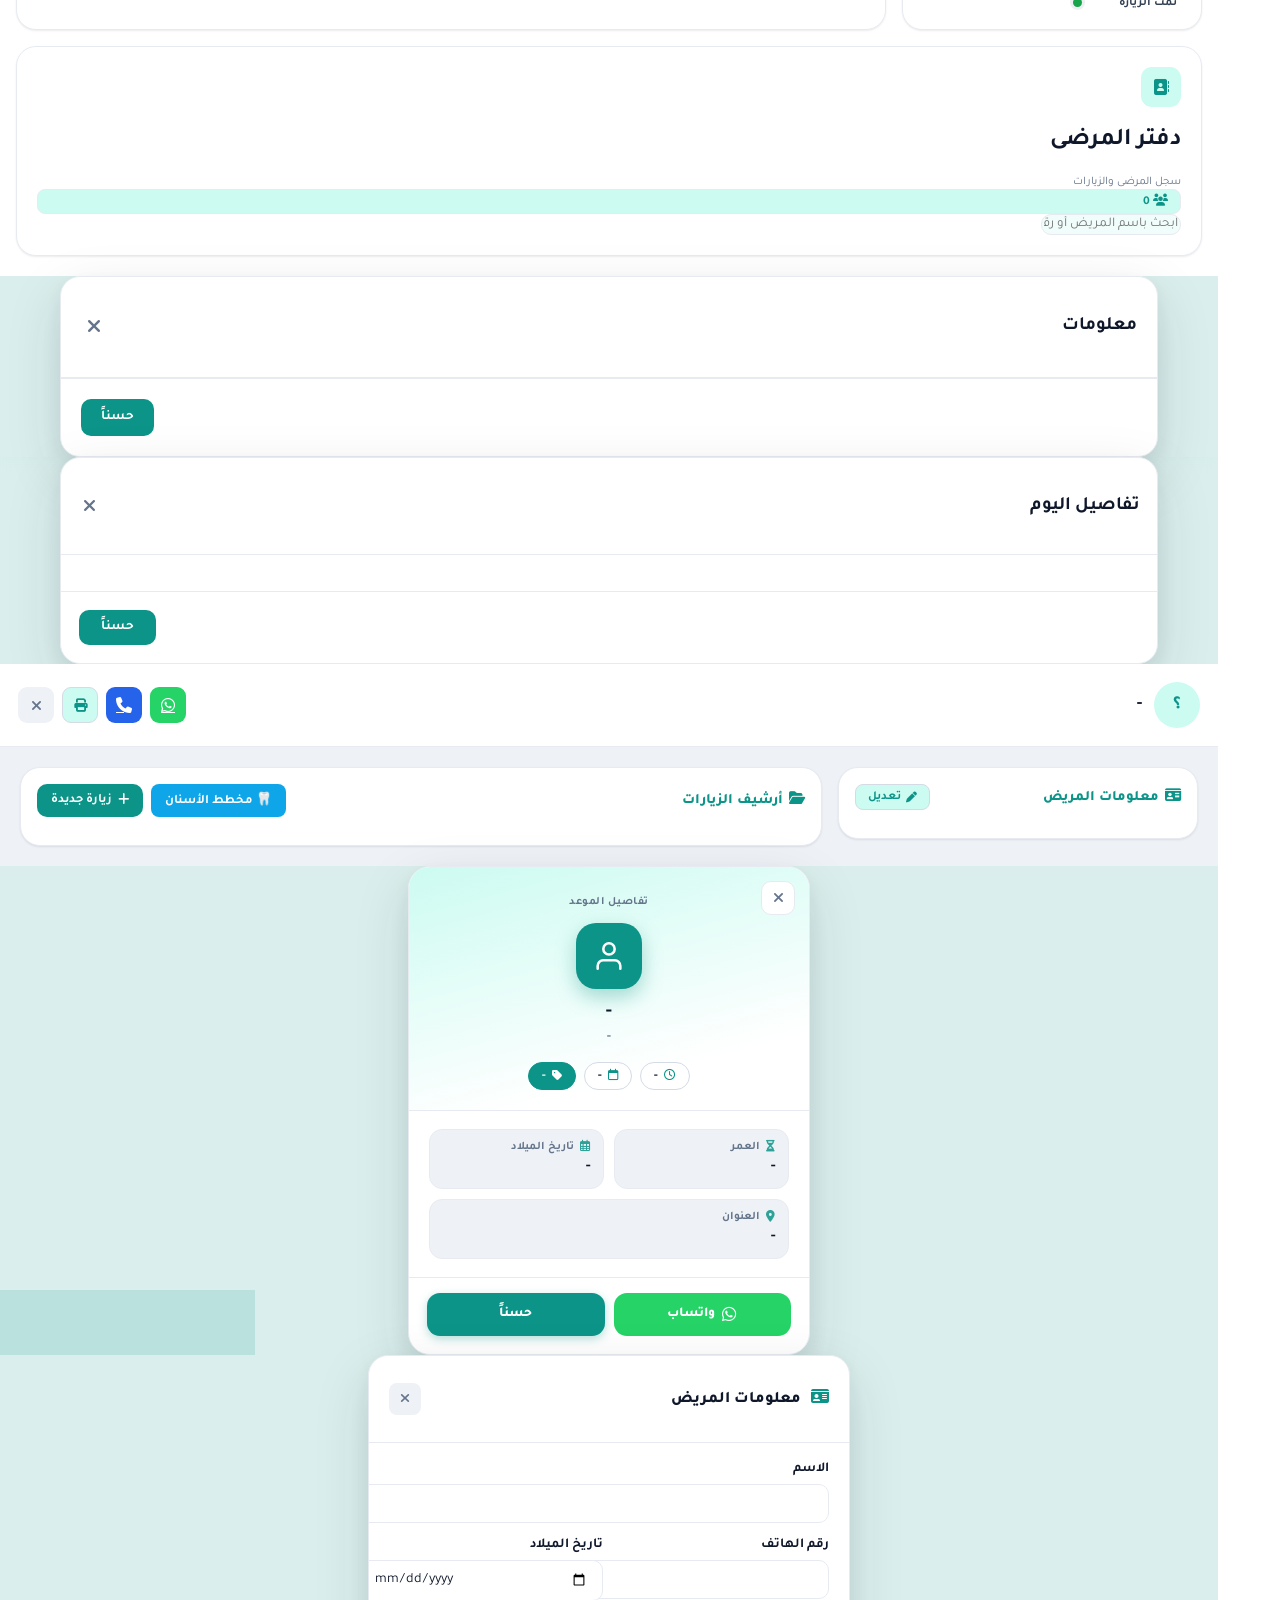
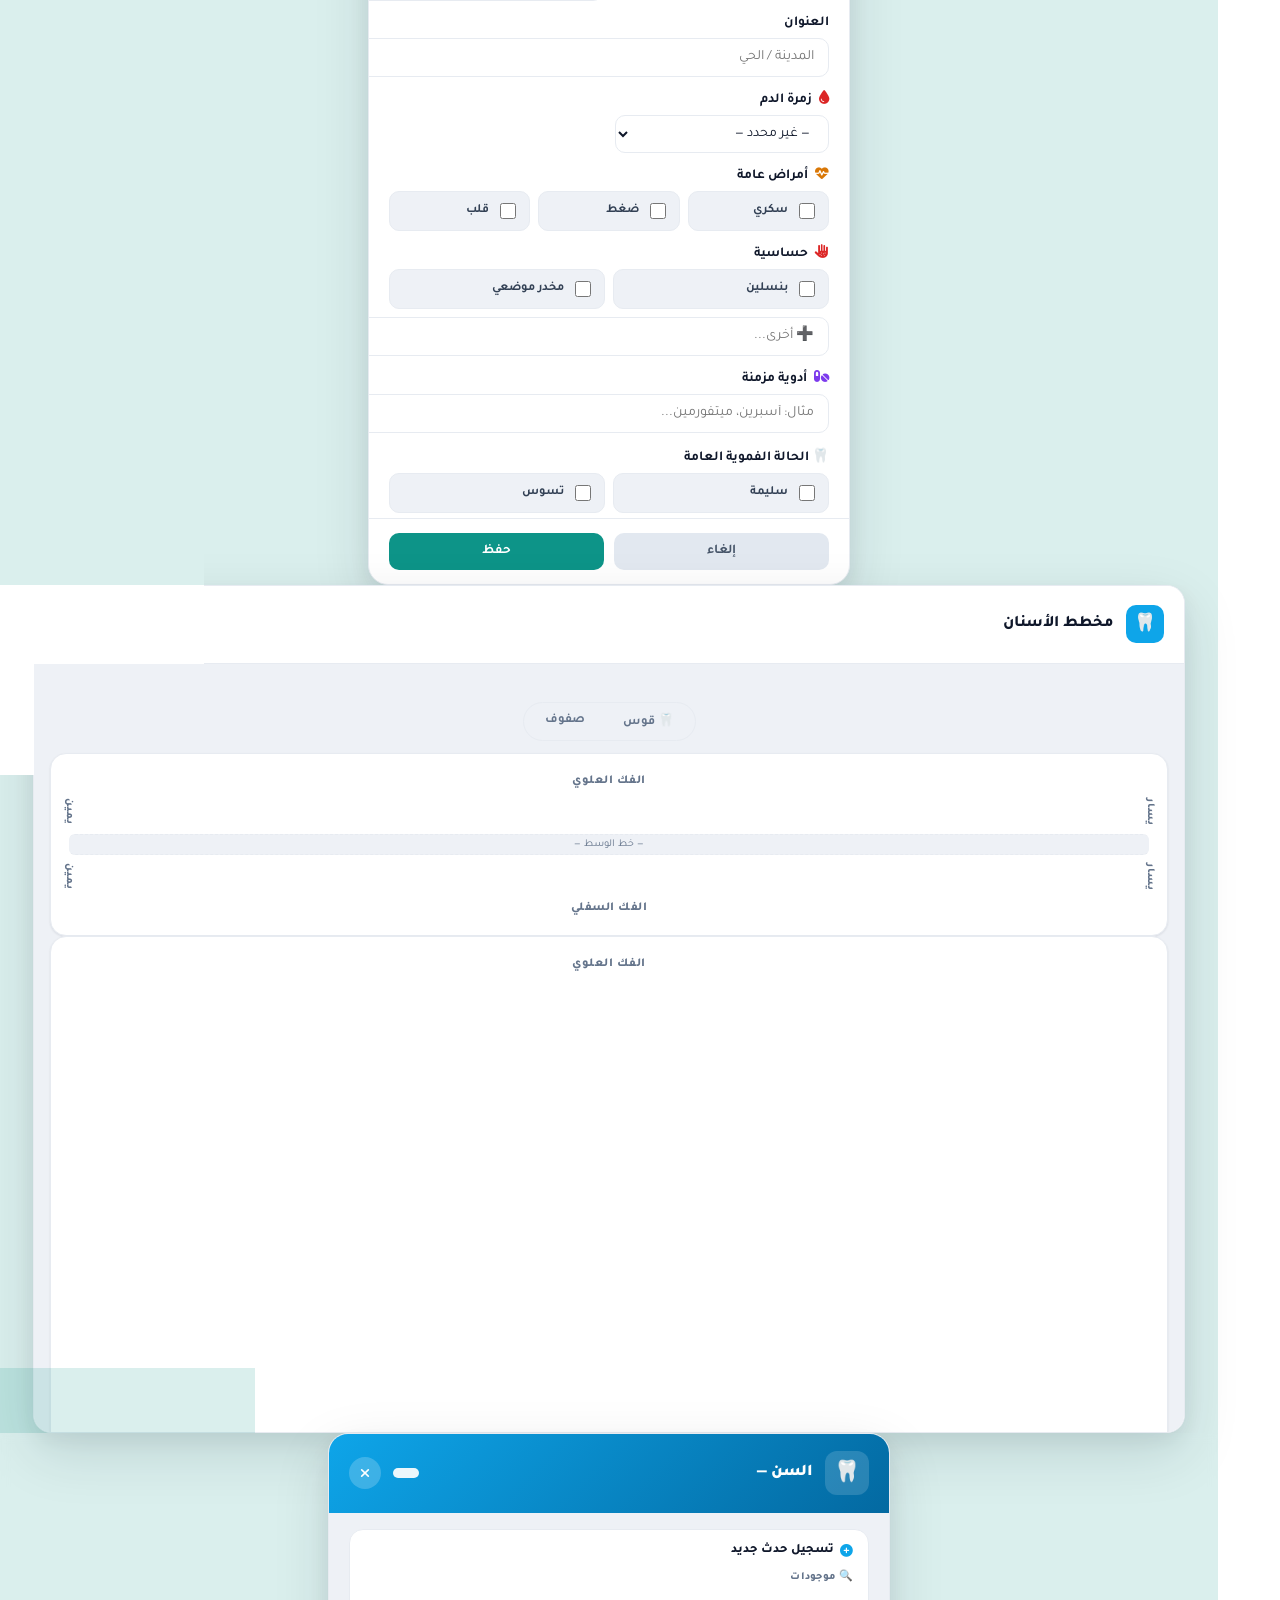
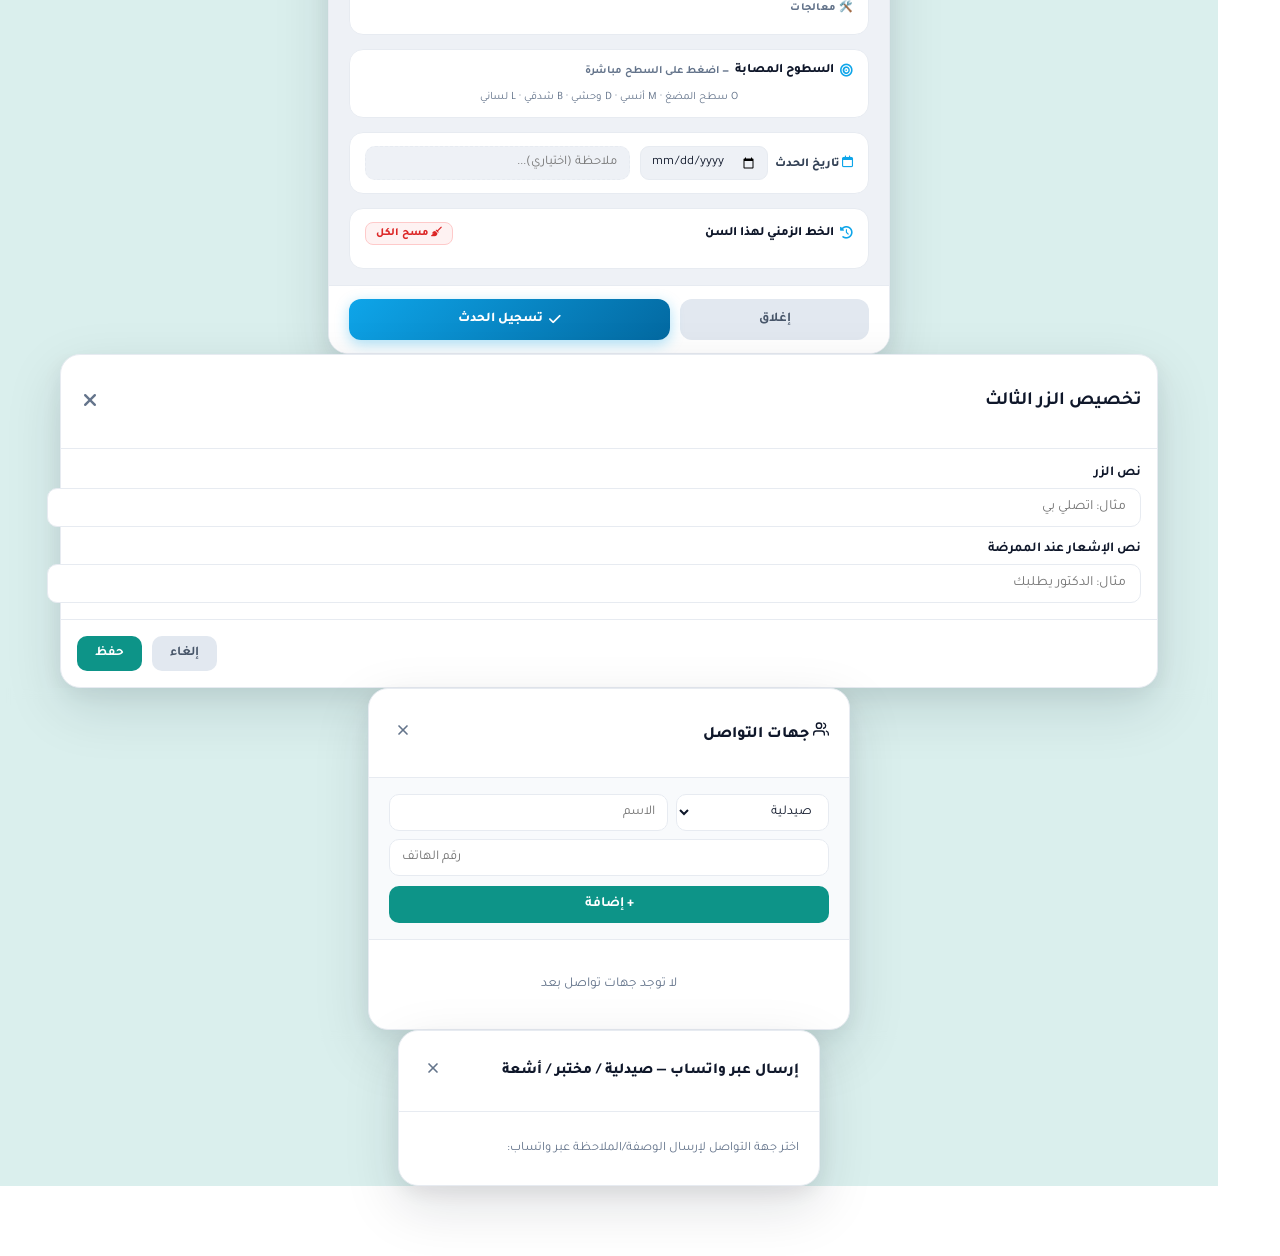
==== commit 8592579a: "Add files via upload" ====
--- a/app.html
+++ b/app.html
@@ -1434,7 +1434,7 @@
       </div>
       <div style="padding:13px 20px;border-top:1.5px solid var(--border);background:var(--surface);flex-shrink:0;display:flex;gap:10px;">
         <button onclick="closeToothEditor()" class="btn-secondary" style="flex:1;justify-content:center;">إغلاق</button>
-        <button onclick="saveToothEdit()" class="btn-primary" style="flex:2;justify-content:center;padding:11px;background:#0ea5e9;"><i class="fas fa-check"></i> تسجيل الحدث</button>
+        <button onclick="saveToothEdit()" class="btn-primary" style="flex:2;justify-content:center;padding:12px;background:linear-gradient(135deg,#0ea5e9,#0369a1);box-shadow:0 4px 14px rgba(14,165,233,.35);font-weight:800;"><i class="fas fa-check"></i> تسجيل الحدث</button>
       </div>
     </div>
   </div>
--- a/styles.css
+++ b/styles.css
@@ -1898,11 +1898,11 @@
 .dc-midline{text-align:center;font-size:.66rem;color:var(--text-muted);padding:3px;border-top:1px dashed var(--border);border-bottom:1px dashed var(--border);margin:4px 10px;background:var(--bg);border-radius:6px;}
 .dc-row-wrap{display:flex;align-items:center;}
 .dc-side{font-size:.68rem;color:var(--text-muted);writing-mode:vertical-rl;font-weight:800;padding:4px 3px;letter-spacing:1px;flex-shrink:0;}
-.dc-teeth-row{display:flex;justify-content:center;align-items:flex-end;padding:4px 2px;gap:3px;flex:1;overflow-x:auto;-webkit-overflow-scrolling:touch;}
+.dc-teeth-row{display:flex;justify-content:center;align-items:flex-end;padding:6px 2px;gap:4px;flex:1;overflow-x:auto;-webkit-overflow-scrolling:touch;scrollbar-width:thin;}
 .dc-tooth{display:flex;flex-direction:column;align-items:center;gap:1px;cursor:pointer;flex-shrink:0;border-radius:8px;padding:2px;transition:background .15s;}
 .dc-tooth:hover{background:var(--primary-faint,#f0fdfa);}
 .dc-tooth:hover .dc-crown{transform:scale(1.12);}
-.dc-num{font-size:.62rem;font-weight:800;color:var(--text-muted);}
+.dc-num{font-family:var(--font-num);font-size:.72rem;font-weight:600;color:var(--text-secondary);font-variant-numeric:tabular-nums;letter-spacing:.2px;}
 .dc-crown{transition:transform .15s;}
 .dc-roots{display:flex;gap:2px;justify-content:center;}
 .dc-root-tip{width:5px;height:9px;background:#cbd5e1;}
@@ -1953,10 +1953,41 @@
 .dc-arch-tooth:hover{z-index:20 !important;}
 .dc-arch-tooth:hover svg{transform:scale(1.18);filter:drop-shadow(0 7px 14px rgba(15,23,42,.3));}
 .dc-arch-num{position:absolute;transform:translate(-50%,-50%);font-family:var(--font-num);font-size:.64rem;font-weight:500;color:var(--text-muted);font-variant-numeric:tabular-nums;pointer-events:none;letter-spacing:-.2px;}
-.dc-arch-side{position:absolute;font-size:.66rem;font-weight:700;color:var(--text-muted);opacity:.6;pointer-events:none;letter-spacing:1px;}
+.dc-arch-side{position:absolute;transform:translate(-50%,-50%);font-size:.66rem;font-weight:800;color:var(--text-muted);pointer-events:none;letter-spacing:1px;background:var(--surface);border:1px solid var(--border);border-radius:999px;padding:3px 13px;z-index:3;box-shadow:var(--shadow-sm);}
 .dc-arch-mid-h{position:absolute;left:9%;right:9%;top:50%;border-top:1.5px dashed var(--border);pointer-events:none;}
 .dc-arch-mid-v{position:absolute;top:5%;bottom:5%;left:50%;border-right:1.5px dashed var(--border);pointer-events:none;opacity:.7;}
 @media(max-width:480px){
   .dc-arch{width:100%;}
   .dc-arch-num{font-size:.58rem;}
 }
+
+/* ===== 🦷 المخطط المثمّن + الاستجابة (موبايل/تابلت/لابتوب) ===== */
+.dc-roots-svg{display:block;margin:0 auto 1px;}
+.dc-tooth{gap:2px;padding:3px 1px;}
+.dc-tooth:hover .dc-crown{transform:scale(1.07);}
+.dc-crown svg{filter:drop-shadow(0 2px 3px rgba(15,23,42,.1));}
+/* أزرار محرر السن — بأسلوب الموقع */
+#toothEditModal .btn-primary{border-radius:12px;transition:transform .15s,box-shadow .15s,filter .15s;}
+#toothEditModal .btn-primary:hover{transform:translateY(-1px);filter:brightness(1.05);}
+#toothEditModal .btn-secondary{border-radius:12px;}
+.te-event-btn{border-radius:12px;}
+.te-event-btn:active{transform:scale(.97);}
+/* تابلت */
+@media(max-width:1024px){
+  .dc-teeth-row{gap:3px;justify-content:flex-start;}
+  .dc-teeth-row::after{content:'';flex:0 0 4px;}
+}
+/* موبايل */
+@media(max-width:560px){
+  #dentalChartModal .modal-content,#toothEditModal .modal-content{width:100% !important;max-width:100% !important;max-height:97vh !important;}
+  #dentalChartModal .modal-content>div[style*="overflow-y"]{padding:10px !important;}
+  .dc-sum-chip{font-size:.64rem;padding:4px 9px;gap:5px;}
+  .dc-legend-item{font-size:.62rem;padding:3px 8px;}
+  .dc-jaw-label{font-size:.7rem;padding:4px;}
+  .te-card{padding:11px 12px;border-radius:12px;}
+  #teBigTooth{width:min(175px,54vw) !important;}
+  .te-event-btn{font-size:.72rem;padding:8px 7px;gap:5px;}
+  .te-events-grid{gap:6px;}
+  .dc-tl{max-height:180px;}
+  .dc-arch-side{font-size:.62rem;padding:2px 10px;}
+}
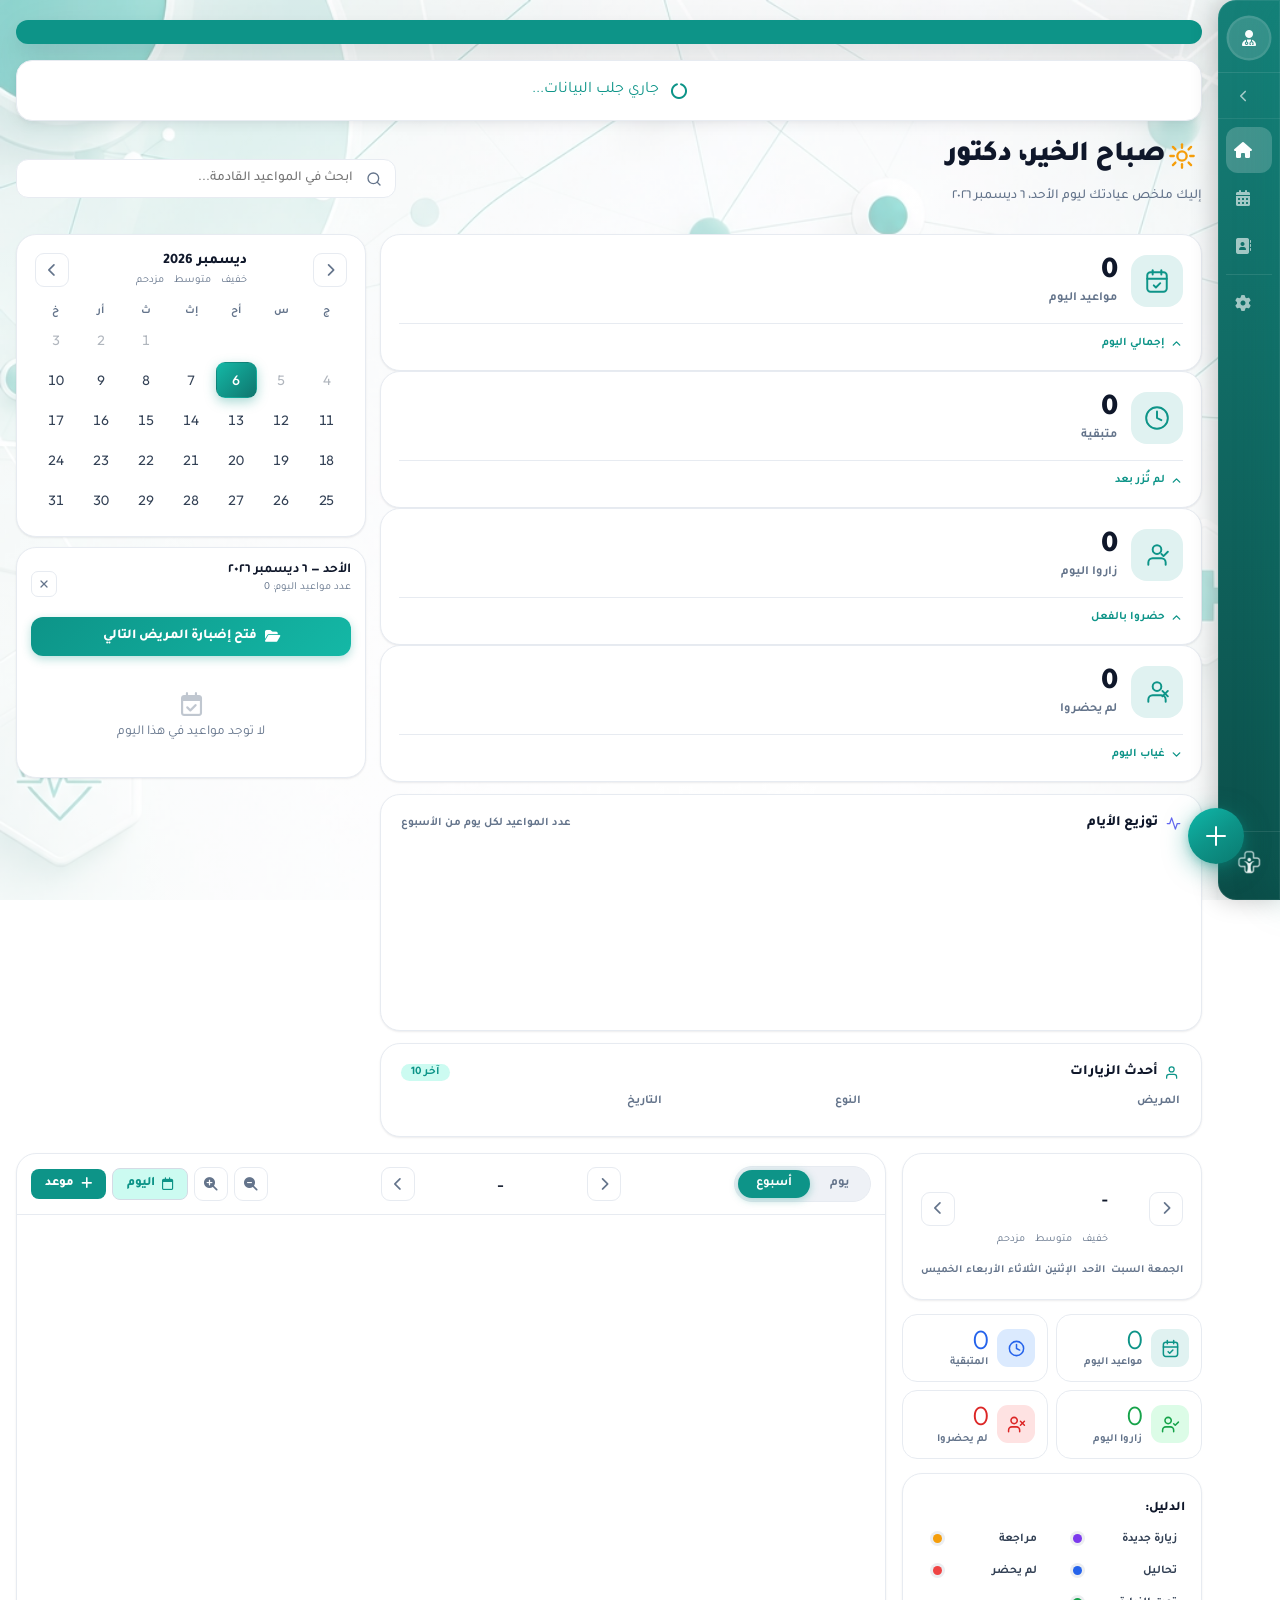
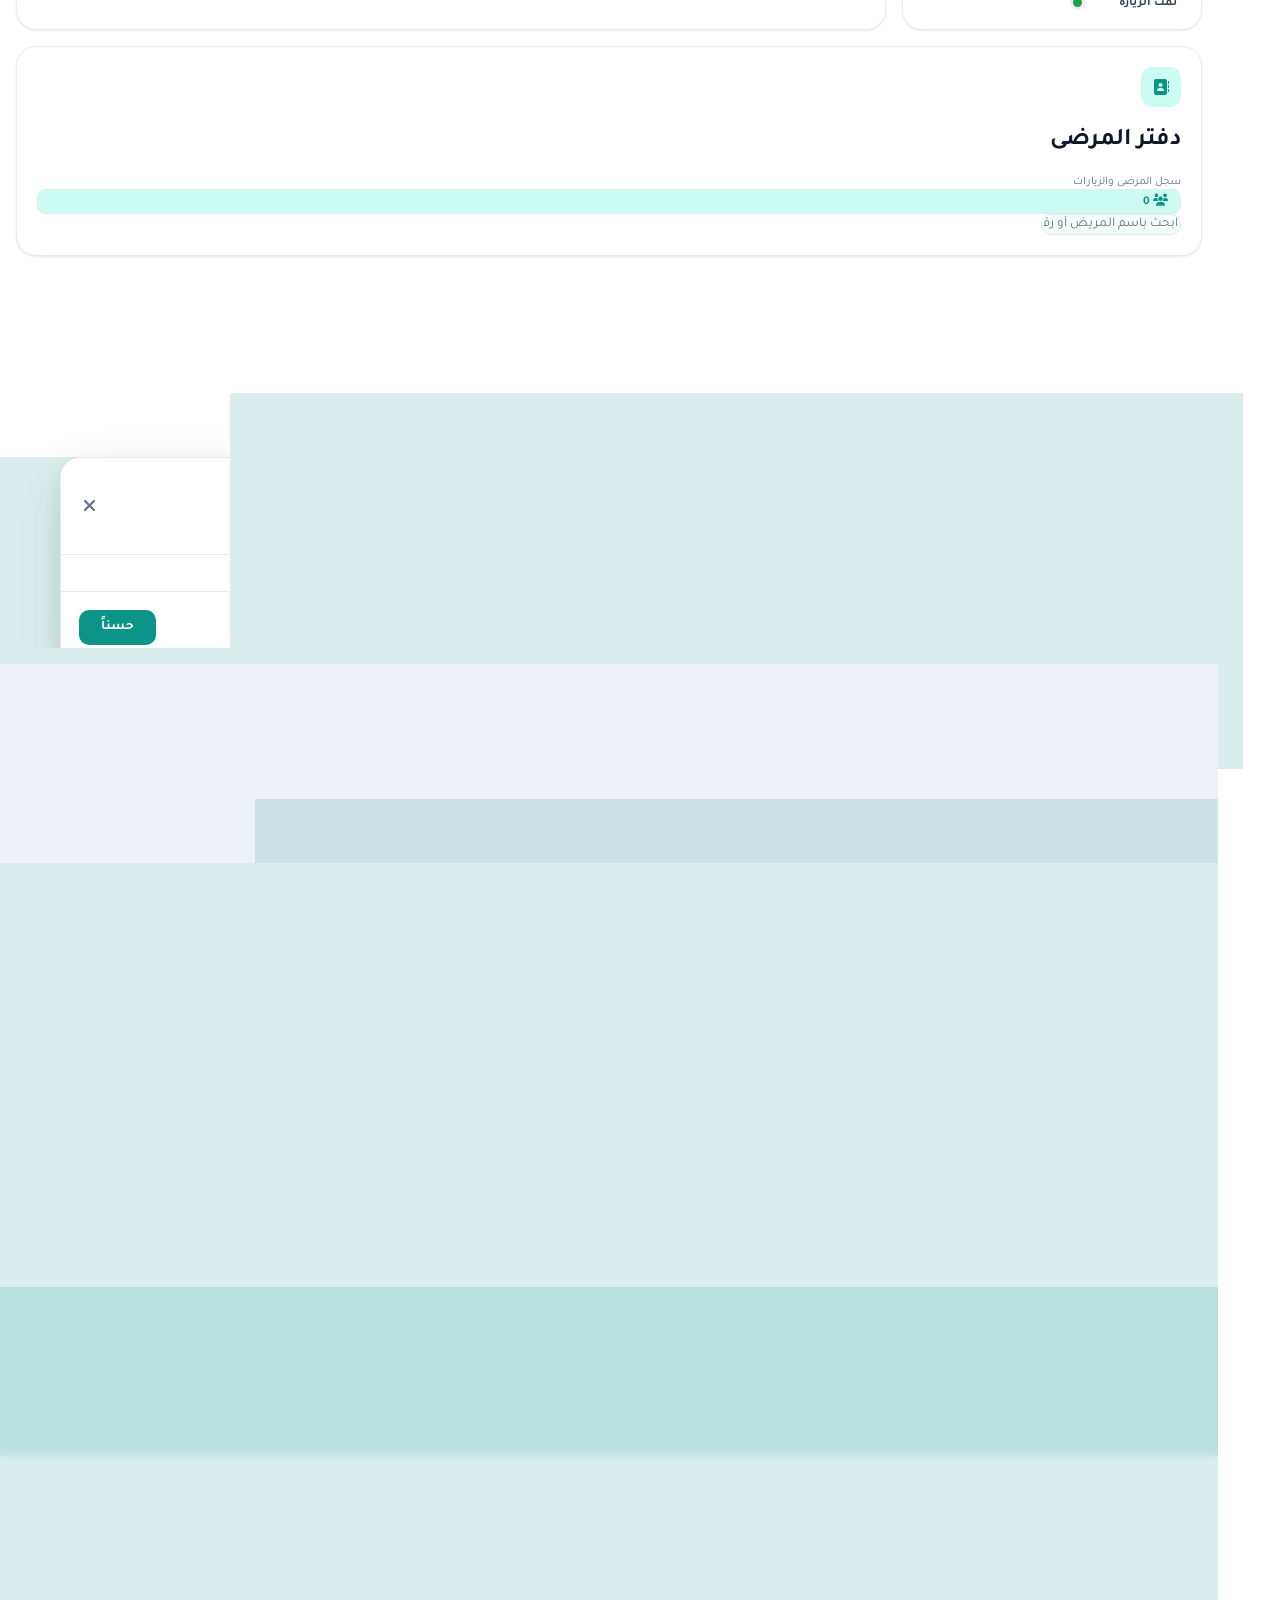
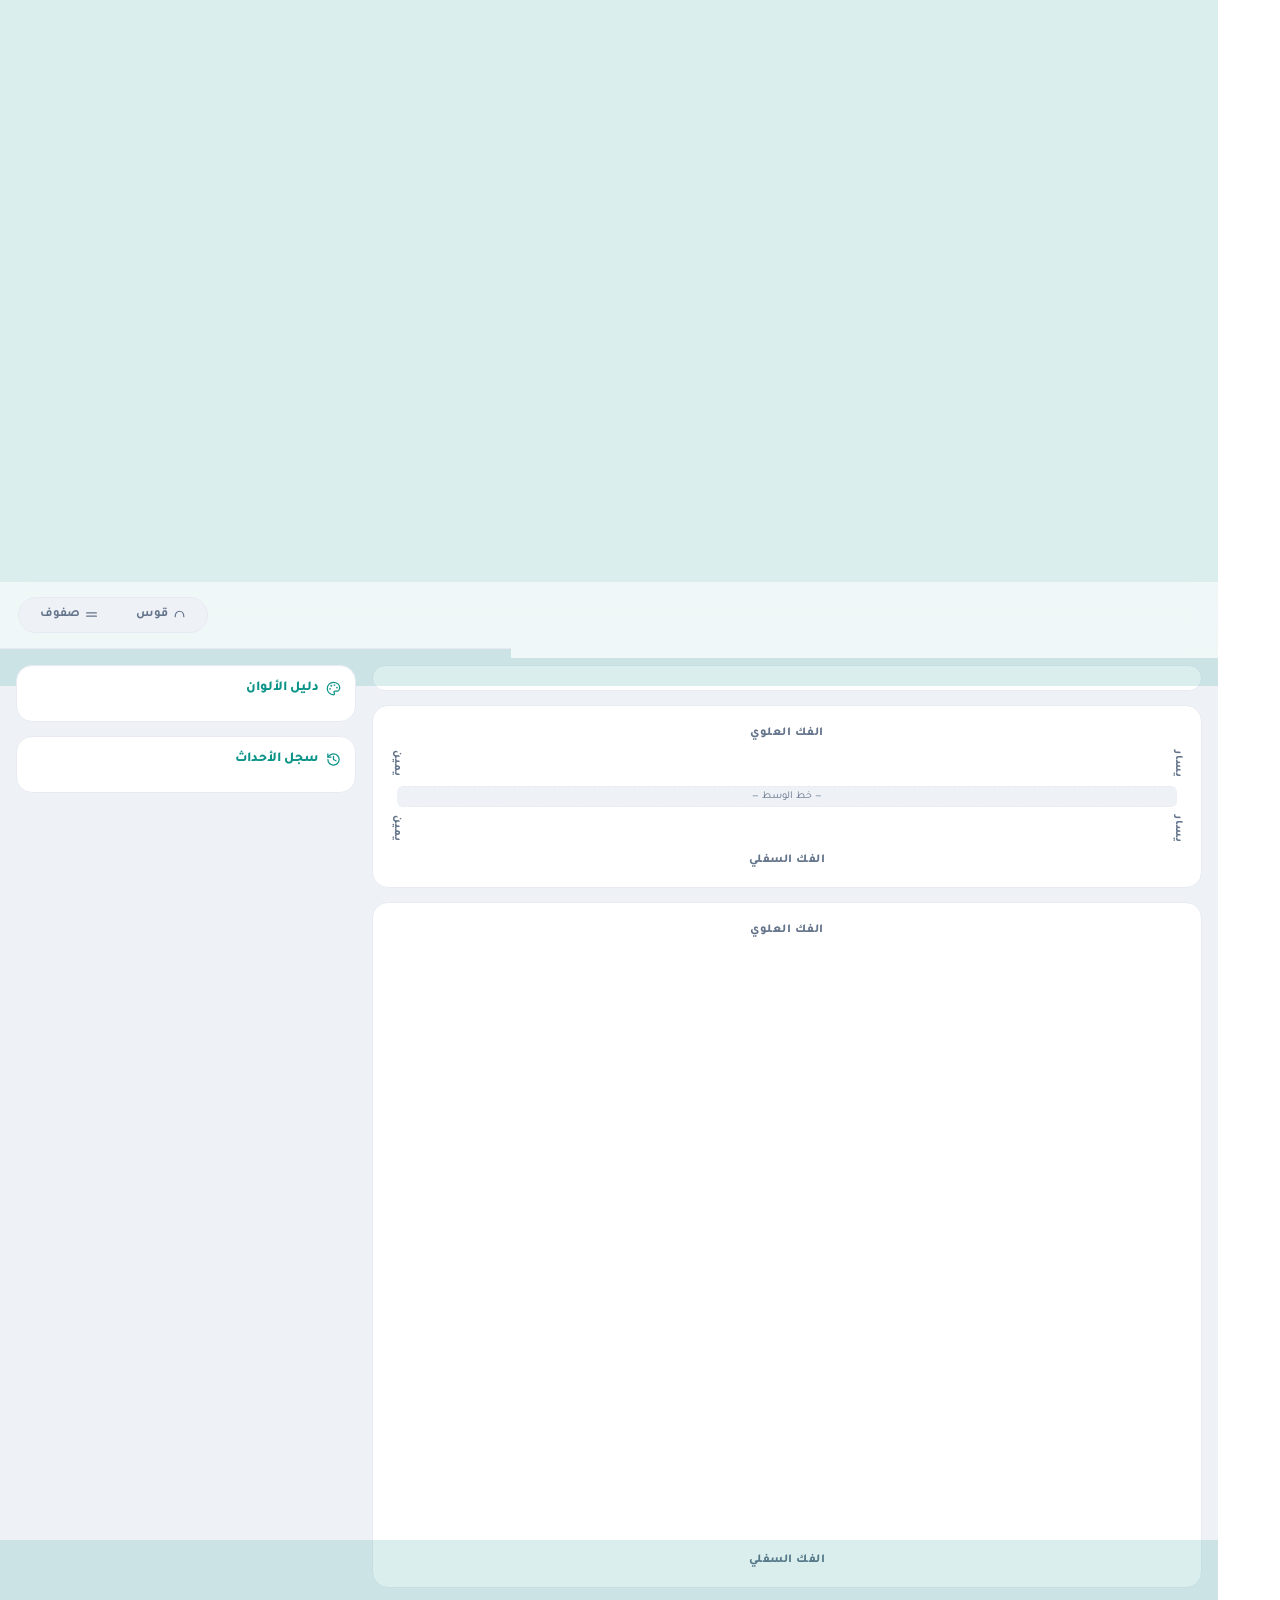
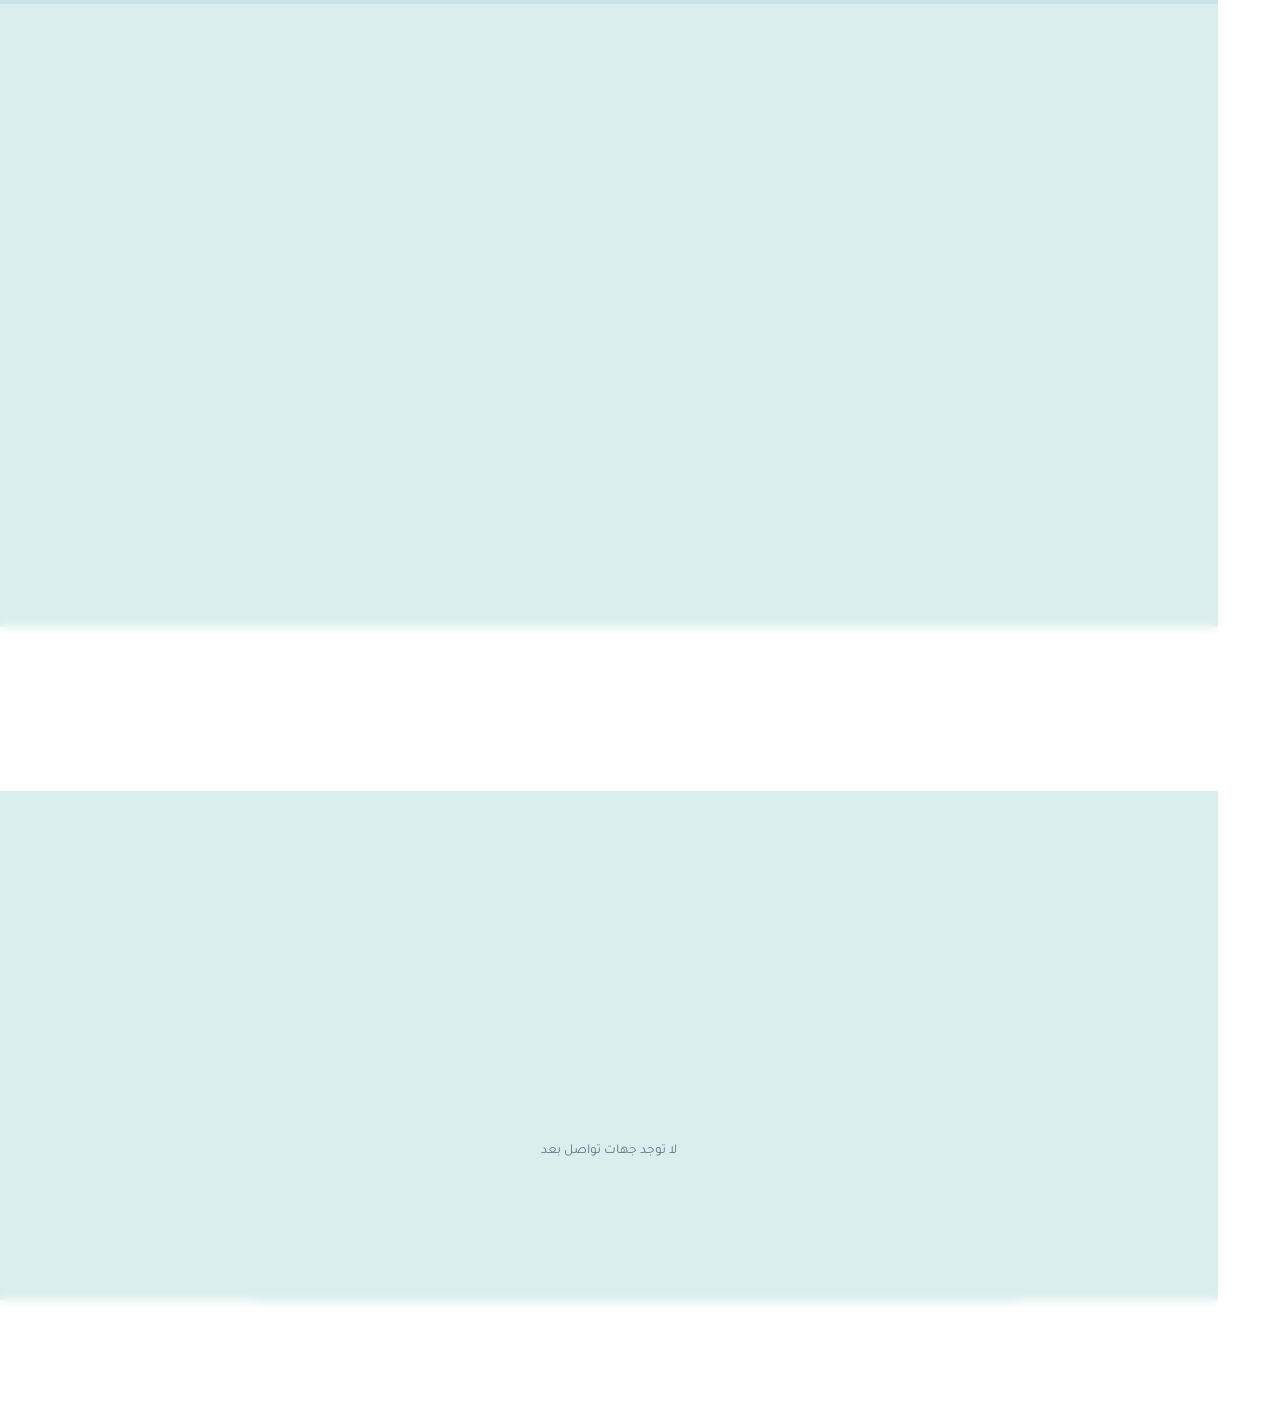
==== commit 2e990e54: "Add files via upload" ====
--- a/app.html
+++ b/app.html
@@ -962,7 +962,7 @@
           <div style="display:flex;align-items:center;justify-content:space-between;margin-bottom:12px;gap:8px;flex-wrap:wrap;">
             <h4 style="font-weight:800;font-size:.9rem;color:var(--primary);margin:0;"><i class="fas fa-folder-open" style="margin-left:6px;"></i>أرشيف الزيارات <span id="chartVisitsCount" style="font-size:.72rem;color:var(--text-muted);font-weight:600;"></span></h4>
             <div style="display:flex;gap:8px;flex-wrap:wrap;">
-              <button onclick="openDentalChart(currentPatientIdForVisit)" style="padding:7px 14px;font-size:.8rem;background:#0ea5e9;color:#fff;border:none;border-radius:8px;cursor:pointer;font-family:inherit;font-weight:700;">🦷 مخطط الأسنان</button>
+              <button onclick="openDentalChart(currentPatientIdForVisit)" style="padding:7px 14px;font-size:.8rem;background:linear-gradient(135deg,var(--primary-5),var(--primary-7));color:#fff;border:none;border-radius:10px;cursor:pointer;font-family:inherit;font-weight:700;display:inline-flex;align-items:center;gap:6px;box-shadow:0 2px 8px rgba(13,148,136,.3);"><svg viewBox="0 0 24 24" width="14" height="14" fill="none" stroke="currentColor" stroke-width="1.9" stroke-linecap="round" stroke-linejoin="round" style="vertical-align:-2px;"><path d="M12 5.5c-1.6-1.8-4.1-2.3-6-1.1C4.1 5.6 3.5 7.9 4.2 9.9c.8 2.1 1.2 4.3 1.4 6.5.15 1.6.4 3.2 1.2 4.6.4.75 1.5.8 2 .1.8-1.2 1.1-2.7 1.5-4.1.3-1.1 1.9-1.1 2.2 0 .4 1.4.7 2.9 1.5 4.1.5.7 1.6.65 2-.1.8-1.4 1.05-3 1.2-4.6.2-2.2.6-4.4 1.4-6.5.7-2 .1-4.3-1.8-5.5-1.9-1.2-4.4-.7-6 1.1z"/></svg> مخطط الأسنان</button>
               <button onclick="addNewVisit(currentPatientIdForVisit)" class="btn-primary" style="padding:7px 14px;font-size:.8rem;"><i class="fas fa-plus"></i> زيارة جديدة</button>
             </div>
           </div>
@@ -1114,7 +1114,7 @@
         <div><label class="form-label"><i class="fas fa-pills" style="color:#7c3aed;margin-left:4px;"></i> أدوية مزمنة</label>
           <input type="text" id="piChronicMeds" class="form-input" placeholder="مثال: أسبرين، ميتفورمين...">
         </div>
-        <div><label class="form-label">🦷 الحالة الفموية العامة</label>
+        <div><label class="form-label">الحالة الفموية العامة</label>
           <div class="inv-grid" id="piOralStatus" style="grid-template-columns:repeat(2,1fr);">
             <label class="inv-opt"><input type="checkbox" value="سليمة"> سليمة</label>
             <label class="inv-opt"><input type="checkbox" value="تسوس"> تسوس</label>
@@ -1161,9 +1161,9 @@
           <div style="display:flex;flex-direction:column;gap:16px;">
 
             <!-- 🦷 شريط مخطط الأسنان -->
-            <div class="ve-card" style="display:flex;align-items:center;justify-content:space-between;gap:10px;flex-wrap:wrap;background:linear-gradient(135deg,#f0f9ff,#e0f2fe);border:1.5px solid #7dd3fc;">
-              <div style="font-size:.84rem;font-weight:800;color:#0369a1;line-height:1.6;">🦷 حالات الأسنان تُسجَّل من المخطط مباشرة<br><span style="font-weight:600;font-size:.74rem;color:#0284c7;">اضغط على السن → اختر الإجراء → يُسجَّل تلقائياً كحدث</span></div>
-              <button onclick="openDentalChartFromEditor()" style="padding:9px 16px;font-size:.82rem;background:#0ea5e9;color:#fff;border:none;border-radius:10px;cursor:pointer;font-family:inherit;font-weight:800;white-space:nowrap;">فتح المخطط</button>
+            <div class="ve-card" style="display:flex;align-items:center;justify-content:space-between;gap:10px;flex-wrap:wrap;background:linear-gradient(135deg,#f0fdfa,#ccfbf1);border:1.5px solid #5eead4;">
+              <div style="font-size:.84rem;font-weight:800;color:#0f766e;line-height:1.6;display:flex;align-items:flex-start;gap:6px;"><svg viewBox="0 0 24 24" width="16" height="16" fill="none" stroke="currentColor" stroke-width="1.9" stroke-linecap="round" stroke-linejoin="round" style="vertical-align:-2px;"><path d="M12 5.5c-1.6-1.8-4.1-2.3-6-1.1C4.1 5.6 3.5 7.9 4.2 9.9c.8 2.1 1.2 4.3 1.4 6.5.15 1.6.4 3.2 1.2 4.6.4.75 1.5.8 2 .1.8-1.2 1.1-2.7 1.5-4.1.3-1.1 1.9-1.1 2.2 0 .4 1.4.7 2.9 1.5 4.1.5.7 1.6.65 2-.1.8-1.4 1.05-3 1.2-4.6.2-2.2.6-4.4 1.4-6.5.7-2 .1-4.3-1.8-5.5-1.9-1.2-4.4-.7-6 1.1z"/></svg><span>حالات الأسنان تُسجَّل من المخطط مباشرة<br><span style="font-weight:600;font-size:.74rem;color:#0d9488;">اضغط على السن → اختر الإجراء → يُسجَّل تلقائياً كحدث</span></span></div>
+              <button onclick="openDentalChartFromEditor()" style="padding:9px 16px;font-size:.82rem;background:linear-gradient(135deg,var(--primary-5),var(--primary-7));color:#fff;border:none;border-radius:10px;cursor:pointer;font-family:inherit;font-weight:800;white-space:nowrap;box-shadow:0 2px 8px rgba(13,148,136,.3);">فتح المخطط</button>
             </div>
 
             <!-- 🟡 سبب المراجعة -->
@@ -1252,7 +1252,7 @@
 
             <!-- 🟤 العلاج -->
             <div class="ve-card">
-              <label class="ve-label"><span class="ve-ico" style="background:#fffbeb;border-color:#fde68a;"><i class="fas fa-teeth" style="font-size:.7rem;color:#d97706;"></i></span> العلاج — 🦷 الإجراءات</label>
+              <label class="ve-label"><span class="ve-ico" style="background:#fffbeb;border-color:#fde68a;"><i class="fas fa-teeth" style="font-size:.7rem;color:#d97706;"></i></span> العلاج — الإجراءات</label>
               <div class="inv-grid" id="dnProcGrid">
                 <label class="inv-opt"><input type="checkbox" value="حشوة"> حشوة</label>
                 <label class="inv-opt"><input type="checkbox" value="قلع"> قلع</label>
@@ -1331,61 +1331,60 @@
 
 
   <!-- ========== 🦷 مخطط الأسنان ========== -->
-  <div id="dentalChartModal" class="hidden fixed inset-0 z-[190] modal-overlay" onclick="if(event.target===this)closeDentalChart()">
-    <div class="modal-content" style="max-width:1150px;width:96%;max-height:94vh;display:flex;flex-direction:column;overflow:hidden;border-radius:18px;">
-      <div style="display:flex;align-items:center;gap:12px;padding:13px 20px;border-bottom:1.5px solid var(--border);background:var(--surface);flex-shrink:0;">
-        <span style="width:38px;height:38px;border-radius:10px;background:#0ea5e9;display:flex;align-items:center;justify-content:center;font-size:1.1rem;">🦷</span>
-        <div style="flex:1;min-width:0;">
-          <h3 style="font-weight:800;font-size:1rem;color:var(--text-primary);">مخطط الأسنان</h3>
-          <p id="dcPatientName" style="font-size:.75rem;color:var(--text-muted);margin-top:1px;"></p>
-        </div>
-        <button onclick="closeDentalChart()" style="width:34px;height:34px;border-radius:9px;border:1.5px solid var(--border);background:transparent;color:var(--text-muted);cursor:pointer;"><i class="fas fa-times"></i></button>
-      </div>
-      <div style="flex:1;overflow-y:auto;background:var(--bg);padding:16px;">
-        <!-- Summary (derived) -->
-        <div id="dcSummary" style="display:flex;flex-wrap:wrap;gap:8px;justify-content:center;margin-bottom:10px;"></div>
-        <!-- Legend -->
-        <div id="dcLegend" style="display:flex;flex-wrap:wrap;gap:8px;justify-content:center;margin-bottom:12px;"></div>
-        <!-- View toggle (يظهر على الشاشات الكبيرة فقط — الموبايل قوس دائماً) -->
-        <div id="dcViewToggleWrap" style="display:flex;justify-content:center;margin-bottom:12px;">
-          <div class="sched-toggle">
-            <button id="dcViewBtnArch" onclick="dcSetView('arch')">🦷 قوس</button>
-            <button id="dcViewBtnRows" onclick="dcSetView('rows')">صفوف</button>
-          </div>
-        </div>
-        <!-- Chart: صفوف -->
+  <!-- 🦷 مخطط الأسنان — صفحة كاملة -->
+  <div id="dentalChartModal" class="hidden fixed inset-0 z-[190] dc-page">
+    <div class="dc-page-head">
+      <button onclick="closeDentalChart()" class="dc-back" title="رجوع"><svg viewBox="0 0 24 24" width="20" height="20" fill="none" stroke="currentColor" stroke-width="2.2" stroke-linecap="round" stroke-linejoin="round"><path d="m9 6 6 6-6 6"/></svg></button>
+      <span class="dc-head-ic"><svg viewBox="0 0 24 24" width="22" height="22" fill="none" stroke="currentColor" stroke-width="1.8" stroke-linecap="round" stroke-linejoin="round"><path d="M12 5.5c-1.6-1.8-4.1-2.3-6-1.1C4.1 5.6 3.5 7.9 4.2 9.9c.8 2.1 1.2 4.3 1.4 6.5.15 1.6.4 3.2 1.2 4.6.4.75 1.5.8 2 .1.8-1.2 1.1-2.7 1.5-4.1.3-1.1 1.9-1.1 2.2 0 .4 1.4.7 2.9 1.5 4.1.5.7 1.6.65 2-.1.8-1.4 1.05-3 1.2-4.6.2-2.2.6-4.4 1.4-6.5.7-2 .1-4.3-1.8-5.5-1.9-1.2-4.4-.7-6 1.1z"/></svg></span>
+      <div class="dc-head-txt">
+        <h3>مخطط الأسنان</h3>
+        <p id="dcPatientName"></p>
+      </div>
+      <div id="dcViewToggleWrap" class="dc-head-toggle">
+        <div class="sched-toggle">
+          <button id="dcViewBtnArch" onclick="dcSetView('arch')"><svg viewBox="0 0 24 24" width="13" height="13" fill="none" stroke="currentColor" stroke-width="2.2" stroke-linecap="round"><path d="M4 16c0-6 3.6-10 8-10s8 4 8 10"/></svg> قوس</button>
+          <button id="dcViewBtnRows" onclick="dcSetView('rows')"><svg viewBox="0 0 24 24" width="13" height="13" fill="none" stroke="currentColor" stroke-width="2.2" stroke-linecap="round"><path d="M3 9h18M3 15h18"/></svg> صفوف</button>
+        </div>
+      </div>
+    </div>
+    <div class="dc-page-body">
+      <div class="dc-page-main">
+        <div id="dcSummary" class="dc-card dc-summary"></div>
         <div id="dcRowsView">
-          <div class="glass-card" style="padding:14px 8px;background:var(--surface);border:1.5px solid var(--border);border-radius:16px;">
+          <div class="dc-card">
             <div class="dc-jaw-label">الفك العلوي</div>
-            <!-- العرف السريري: يمين المريض على يسار الشاشة (أول عنصر بالـ RTL يظهر يميناً = جهة يسار المريض 28) -->
+            <!-- العرف السريري: يمين المريض على يسار الشاشة -->
             <div class="dc-row-wrap"><span class="dc-side">يسار</span><div class="dc-teeth-row" id="dcUpperRow"></div><span class="dc-side">يمين</span></div>
             <div class="dc-midline">— خط الوسط —</div>
             <div class="dc-row-wrap"><span class="dc-side">يسار</span><div class="dc-teeth-row" id="dcLowerRow"></div><span class="dc-side">يمين</span></div>
             <div class="dc-jaw-label">الفك السفلي</div>
           </div>
         </div>
-        <!-- Chart: قوس (Odontogram بيضوي) -->
         <div id="dcArchView" class="hidden">
-          <div class="glass-card" style="padding:14px 6px;background:var(--surface);border:1.5px solid var(--border);border-radius:16px;">
+          <div class="dc-card">
             <div class="dc-jaw-label">الفك العلوي</div>
             <div class="dc-arch" id="dcArch"></div>
             <div class="dc-jaw-label">الفك السفلي</div>
           </div>
         </div>
-        <!-- Events log -->
-        <div class="glass-card" style="margin-top:14px;padding:14px 16px;background:var(--surface);border:1.5px solid var(--border);border-radius:16px;">
-          <h4 style="font-weight:800;font-size:.88rem;color:var(--primary);margin:0 0 10px;"><i class="fas fa-clock-rotate-left" style="margin-left:6px;"></i>سجل الأحداث <span id="dcEventsCount" style="font-size:.72rem;color:var(--text-muted);font-weight:600;"></span></h4>
-          <div id="dcEventsList" style="display:flex;flex-direction:column;gap:6px;max-height:260px;overflow-y:auto;"></div>
-        </div>
-      </div>
-    </div>
-  </div>
-
-  <!-- 🦷 محرر السن — نموذج الأحداث -->
+      </div>
+      <aside class="dc-page-side">
+        <div class="dc-card">
+          <h4 class="dc-card-title"><svg viewBox="0 0 24 24" width="15" height="15" fill="none" stroke="currentColor" stroke-width="2" stroke-linecap="round" stroke-linejoin="round"><circle cx="13.5" cy="6.5" r=".5" fill="currentColor"/><circle cx="17.5" cy="10.5" r=".5" fill="currentColor"/><circle cx="8.5" cy="7.5" r=".5" fill="currentColor"/><circle cx="6.5" cy="12.5" r=".5" fill="currentColor"/><path d="M12 2C6.5 2 2 6.5 2 12s4.5 10 10 10c.93 0 1.65-.75 1.65-1.69 0-.44-.18-.84-.44-1.13-.29-.28-.44-.65-.44-1.12a1.64 1.64 0 0 1 1.67-1.67h1.99c3.05 0 5.55-2.5 5.55-5.55C21.97 6.01 17.46 2 12 2z"/></svg> دليل الألوان</h4>
+          <div id="dcLegend" class="dc-legend-wrap"></div>
+        </div>
+        <div class="dc-card">
+          <h4 class="dc-card-title"><svg viewBox="0 0 24 24" width="15" height="15" fill="none" stroke="currentColor" stroke-width="2" stroke-linecap="round" stroke-linejoin="round"><path d="M3 12a9 9 0 1 0 9-9 9.75 9.75 0 0 0-6.74 2.74L3 8"/><path d="M3 3v5h5"/><path d="M12 7v5l4 2"/></svg> سجل الأحداث <span id="dcEventsCount" class="dc-count"></span></h4>
+          <div id="dcEventsList" class="dc-events-list"></div>
+        </div>
+      </aside>
+    </div>
+  </div>
+
   <div id="toothEditModal" class="hidden fixed inset-0 z-[200] modal-overlay" onclick="if(event.target===this)closeToothEditor()">
     <div class="modal-content" style="max-width:560px;width:94%;max-height:93vh;display:flex;flex-direction:column;overflow:hidden;border-radius:20px;">
-      <div style="display:flex;align-items:center;gap:12px;padding:14px 20px;background:linear-gradient(135deg,#0ea5e9,#0369a1);color:#fff;flex-shrink:0;">
-        <div style="width:44px;height:44px;border-radius:12px;background:rgba(255,255,255,.15);display:flex;align-items:center;justify-content:center;font-size:1.3rem;flex-shrink:0;">🦷</div>
+      <div style="display:flex;align-items:center;gap:12px;padding:14px 20px;background:linear-gradient(135deg,var(--primary-5),var(--primary-7));color:#fff;flex-shrink:0;">
+        <div style="width:44px;height:44px;border-radius:12px;background:rgba(255,255,255,.15);display:flex;align-items:center;justify-content:center;flex-shrink:0;"><svg viewBox="0 0 24 24" width="24" height="24" fill="none" stroke="currentColor" stroke-width="1.8" stroke-linecap="round" stroke-linejoin="round"><path d="M12 5.5c-1.6-1.8-4.1-2.3-6-1.1C4.1 5.6 3.5 7.9 4.2 9.9c.8 2.1 1.2 4.3 1.4 6.5.15 1.6.4 3.2 1.2 4.6.4.75 1.5.8 2 .1.8-1.2 1.1-2.7 1.5-4.1.3-1.1 1.9-1.1 2.2 0 .4 1.4.7 2.9 1.5 4.1.5.7 1.6.65 2-.1.8-1.4 1.05-3 1.2-4.6.2-2.2.6-4.4 1.4-6.5.7-2 .1-4.3-1.8-5.5-1.9-1.2-4.4-.7-6 1.1z"/></svg></div>
         <div style="flex:1;min-width:0;">
           <h3 id="teTitle" style="font-weight:900;font-size:1.02rem;">السن —</h3>
           <p id="teSub" style="font-size:.72rem;opacity:.85;margin-top:1px;"></p>
@@ -1397,16 +1396,16 @@
 
         <!-- تسجيل حدث جديد -->
         <div class="te-card">
-          <div class="te-card-title"><i class="fas fa-plus-circle" style="color:#0ea5e9;"></i> تسجيل حدث جديد</div>
-          <div class="te-group-lb">🔍 موجودات</div>
+          <div class="te-card-title"><i class="fas fa-plus-circle" style="color:var(--primary);"></i> تسجيل حدث جديد</div>
+          <div class="te-group-lb"><svg viewBox="0 0 24 24" width="13" height="13" fill="none" stroke="currentColor" stroke-width="2.2" stroke-linecap="round" stroke-linejoin="round"><circle cx="11" cy="11" r="8"/><path d="m21 21-4.3-4.3"/></svg> موجودات</div>
           <div class="te-events-grid" id="teEventsFindings"></div>
-          <div class="te-group-lb" style="margin-top:10px;">🛠️ معالجات</div>
+          <div class="te-group-lb" style="margin-top:10px;"><svg viewBox="0 0 24 24" width="13" height="13" fill="none" stroke="currentColor" stroke-width="2" stroke-linecap="round" stroke-linejoin="round"><path d="M14.7 6.3a1 1 0 0 0 0 1.4l1.6 1.6a1 1 0 0 0 1.4 0l3.77-3.77a6 6 0 0 1-7.94 7.94l-6.91 6.91a2.12 2.12 0 0 1-3-3l6.91-6.91a6 6 0 0 1 7.94-7.94l-3.76 3.76z"/></svg> معالجات</div>
           <div class="te-events-grid" id="teEventsTreatments"></div>
         </div>
 
         <!-- السطوح -->
         <div class="te-card" id="teSurfaceCard">
-          <div class="te-card-title"><i class="fas fa-bullseye" style="color:#0ea5e9;"></i> السطوح المصابة <span style="font-weight:600;font-size:.7rem;color:var(--text-muted);">— اضغط على السطح مباشرة</span></div>
+          <div class="te-card-title"><i class="fas fa-bullseye" style="color:var(--primary);"></i> السطوح المصابة <span style="font-weight:600;font-size:.7rem;color:var(--text-muted);">— اضغط على السطح مباشرة</span></div>
           <div style="display:flex;justify-content:center;"><div id="teBigTooth" style="width:190px;"></div></div>
           <div id="teSurfaceHint" style="text-align:center;font-size:.7rem;color:var(--text-muted);margin-top:2px;">O سطح المضغ · M أنسي · D وحشي · B شدقي · L لساني</div>
         </div>
@@ -1415,7 +1414,7 @@
         <div class="te-card">
           <div style="display:flex;gap:10px;flex-wrap:wrap;align-items:center;">
             <div style="display:flex;align-items:center;gap:7px;">
-              <span style="font-size:.76rem;font-weight:800;color:var(--text-secondary);"><i class="far fa-calendar" style="color:#0ea5e9;"></i> تاريخ الحدث</span>
+              <span style="font-size:.76rem;font-weight:800;color:var(--text-secondary);"><i class="far fa-calendar" style="color:var(--primary);"></i> تاريخ الحدث</span>
               <input type="date" id="teDate" style="padding:7px 10px;background:var(--bg);border:1.5px solid var(--border);border-radius:9px;color:var(--text-primary);font-family:inherit;font-size:.82rem;">
             </div>
             <input type="text" id="teNote" style="flex:1;min-width:170px;padding:8px 12px;border:1.5px dashed var(--border);border-radius:10px;background:var(--bg);font-family:inherit;font-size:.82rem;color:var(--text-primary);outline:none;" placeholder="ملاحظة (اختياري)...">
@@ -1425,7 +1424,7 @@
         <!-- Timeline -->
         <div class="te-card">
           <div class="te-card-title" style="justify-content:space-between;">
-            <span style="display:flex;align-items:center;gap:6px;"><i class="fas fa-clock-rotate-left" style="color:#0ea5e9;"></i> الخط الزمني لهذا السن <span id="teTlCount" style="font-weight:600;font-size:.7rem;color:var(--text-muted);"></span></span>
+            <span style="display:flex;align-items:center;gap:6px;"><i class="fas fa-clock-rotate-left" style="color:var(--primary);"></i> الخط الزمني لهذا السن <span id="teTlCount" style="font-weight:600;font-size:.7rem;color:var(--text-muted);"></span></span>
             <button onclick="dcClearToothEvents()" style="border:1.5px solid #fecaca;background:#fef2f2;color:#dc2626;border-radius:8px;padding:4px 10px;font-size:.68rem;font-weight:800;cursor:pointer;font-family:inherit;"><i class="fas fa-broom" style="font-size:.6rem;"></i> مسح الكل</button>
           </div>
           <div id="teHistory" class="dc-tl"></div>
@@ -1434,7 +1433,7 @@
       </div>
       <div style="padding:13px 20px;border-top:1.5px solid var(--border);background:var(--surface);flex-shrink:0;display:flex;gap:10px;">
         <button onclick="closeToothEditor()" class="btn-secondary" style="flex:1;justify-content:center;">إغلاق</button>
-        <button onclick="saveToothEdit()" class="btn-primary" style="flex:2;justify-content:center;padding:12px;background:linear-gradient(135deg,#0ea5e9,#0369a1);box-shadow:0 4px 14px rgba(14,165,233,.35);font-weight:800;"><i class="fas fa-check"></i> تسجيل الحدث</button>
+        <button onclick="saveToothEdit()" class="btn-primary" style="flex:2;justify-content:center;padding:12px;background:linear-gradient(135deg,var(--primary-5),var(--primary-7));box-shadow:0 4px 14px rgba(13,148,136,.35);font-weight:800;"><i class="fas fa-check"></i> تسجيل الحدث</button>
       </div>
     </div>
   </div>
--- a/styles.css
+++ b/styles.css
@@ -1991,3 +1991,42 @@
   .dc-tl{max-height:180px;}
   .dc-arch-side{font-size:.62rem;padding:2px 10px;}
 }
+
+/* ===== 🦷 صفحة مخطط الأسنان الكاملة — تركوازي طبي ===== */
+.dc-page{background:var(--bg);overflow-y:auto;overscroll-behavior:contain;}
+.dc-page-head{position:sticky;top:0;z-index:12;display:flex;align-items:center;gap:12px;padding:12px 18px;background:var(--glass-bg);backdrop-filter:blur(12px);-webkit-backdrop-filter:blur(12px);border-bottom:1px solid var(--border);}
+.dc-back{width:38px;height:38px;border-radius:11px;border:1.5px solid var(--border);background:var(--surface);color:var(--text-secondary);cursor:pointer;display:flex;align-items:center;justify-content:center;transition:border-color .15s,color .15s,transform .15s;flex-shrink:0;}
+.dc-back:hover{border-color:var(--primary);color:var(--primary);}
+.dc-back:active{transform:scale(.94);}
+.dc-head-ic{width:42px;height:42px;border-radius:12px;background:linear-gradient(135deg,var(--primary-5),var(--primary-7));color:#fff;display:flex;align-items:center;justify-content:center;flex-shrink:0;box-shadow:0 4px 12px rgba(13,148,136,.3);}
+.dc-head-txt{flex:1;min-width:0;}
+.dc-head-txt h3{font-weight:800;font-size:1.02rem;color:var(--text-primary);margin:0;}
+.dc-head-txt p{font-size:.72rem;color:var(--text-muted);margin:1px 0 0;overflow:hidden;text-overflow:ellipsis;white-space:nowrap;}
+.dc-head-toggle{flex-shrink:0;}
+.dc-head-toggle .sched-toggle button{display:inline-flex;align-items:center;gap:5px;}
+.dc-page-body{display:grid;grid-template-columns:minmax(0,1fr) 340px;gap:16px;max-width:1280px;margin:0 auto;padding:16px;align-items:start;}
+.dc-page-main{display:flex;flex-direction:column;gap:14px;min-width:0;}
+.dc-page-side{display:flex;flex-direction:column;gap:14px;position:sticky;top:78px;}
+.dc-card{background:var(--surface);border:1.5px solid var(--border);border-radius:16px;padding:14px;}
+.dc-card-title{display:flex;align-items:center;gap:7px;font-weight:800;font-size:.86rem;color:var(--primary);margin:0 0 10px;}
+.dc-count{font-size:.72rem;color:var(--text-muted);font-weight:600;}
+.dc-summary{display:flex;flex-wrap:wrap;gap:8px;justify-content:center;padding:12px;}
+.dc-sum-chip{display:inline-flex;align-items:center;}
+.dc-legend-wrap{display:flex;flex-wrap:wrap;gap:7px;}
+.dc-events-list{display:flex;flex-direction:column;gap:6px;max-height:440px;overflow-y:auto;padding-left:2px;}
+.te-group-lb{display:flex;align-items:center;gap:6px;color:var(--primary);}
+@media(max-width:1024px){
+  .dc-page-body{grid-template-columns:1fr;}
+  .dc-page-side{position:static;}
+  .dc-events-list{max-height:300px;}
+}
+@media(max-width:560px){
+  .dc-page-body{padding:10px;gap:10px;}
+  .dc-page-head{padding:10px 12px;gap:9px;}
+  .dc-head-ic{width:38px;height:38px;}
+  .dc-card{padding:11px;border-radius:14px;}
+  .dc-summary{padding:9px;gap:6px;}
+  /* محرر السن كورقة سفلية */
+  #toothEditModal{align-items:flex-end !important;padding:0 !important;}
+  #toothEditModal .modal-content{border-radius:22px 22px 0 0 !important;max-height:94vh !important;width:100% !important;max-width:100% !important;}
+}
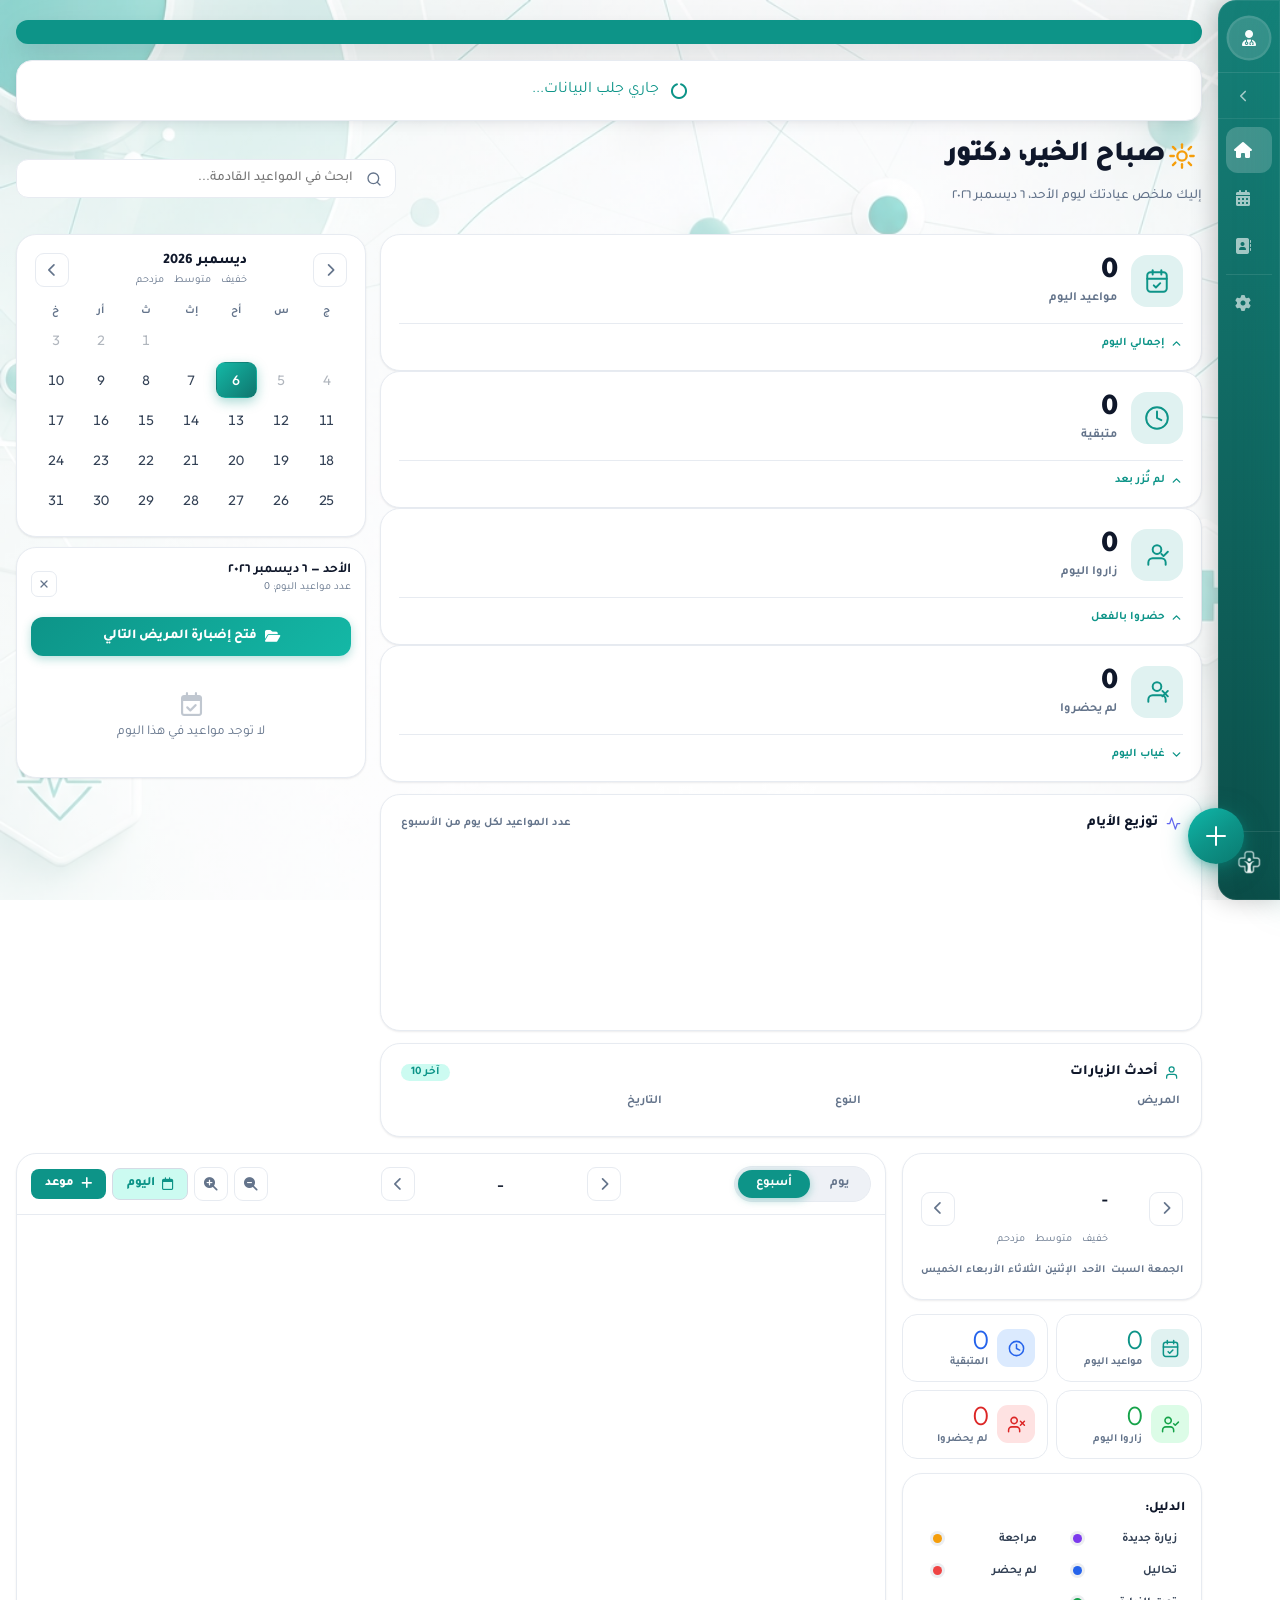
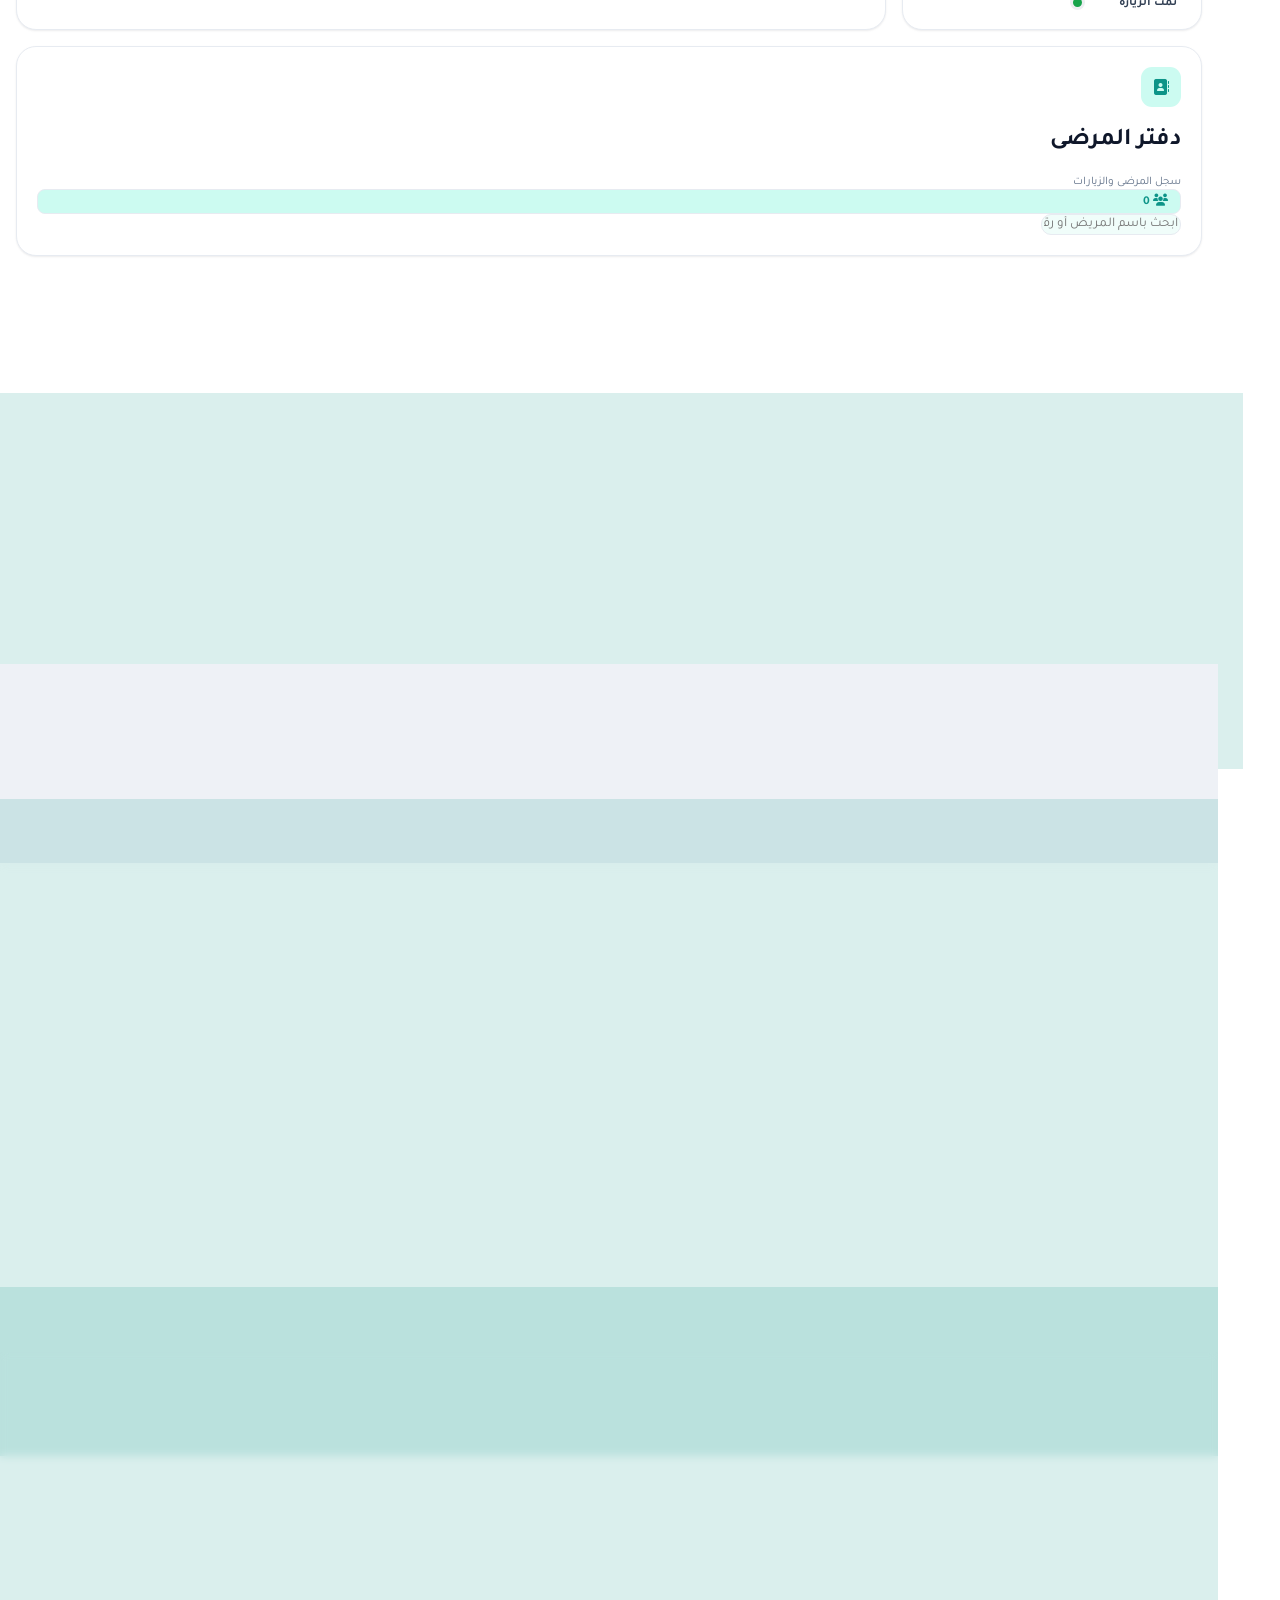
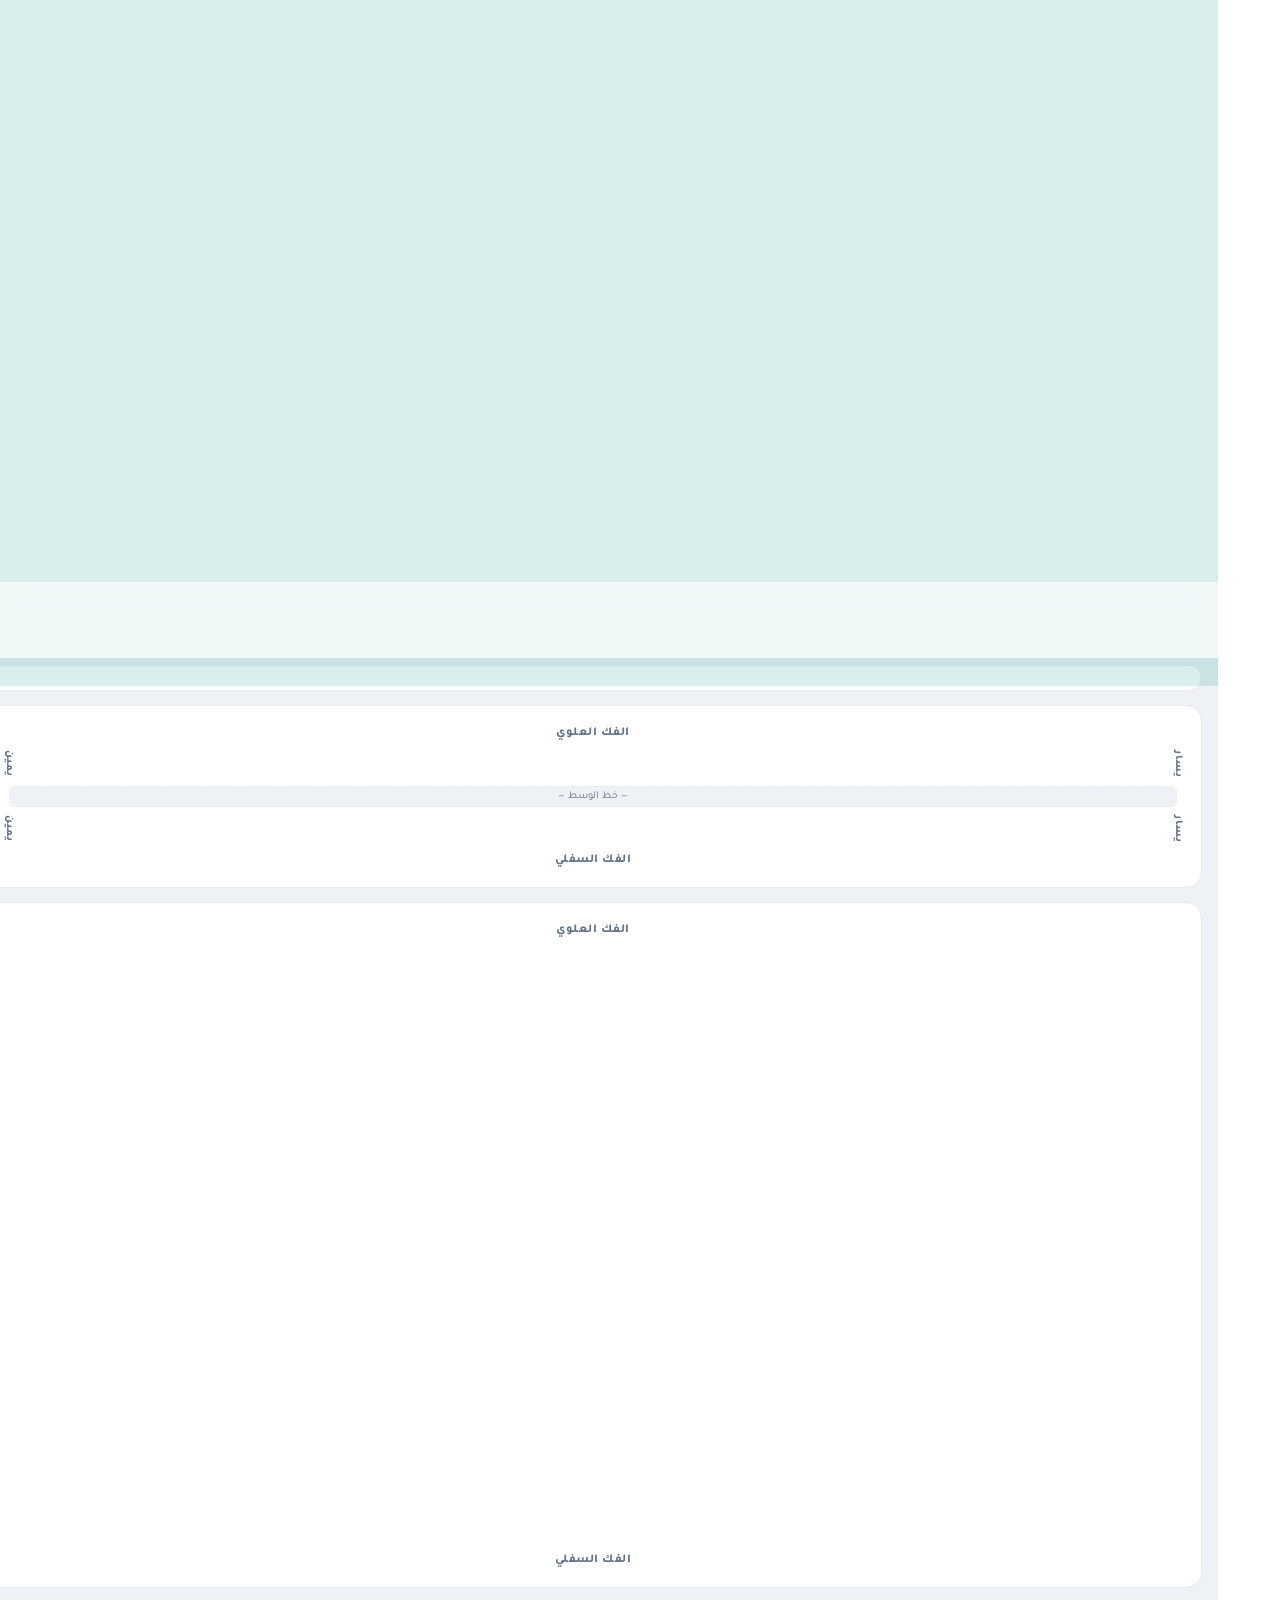
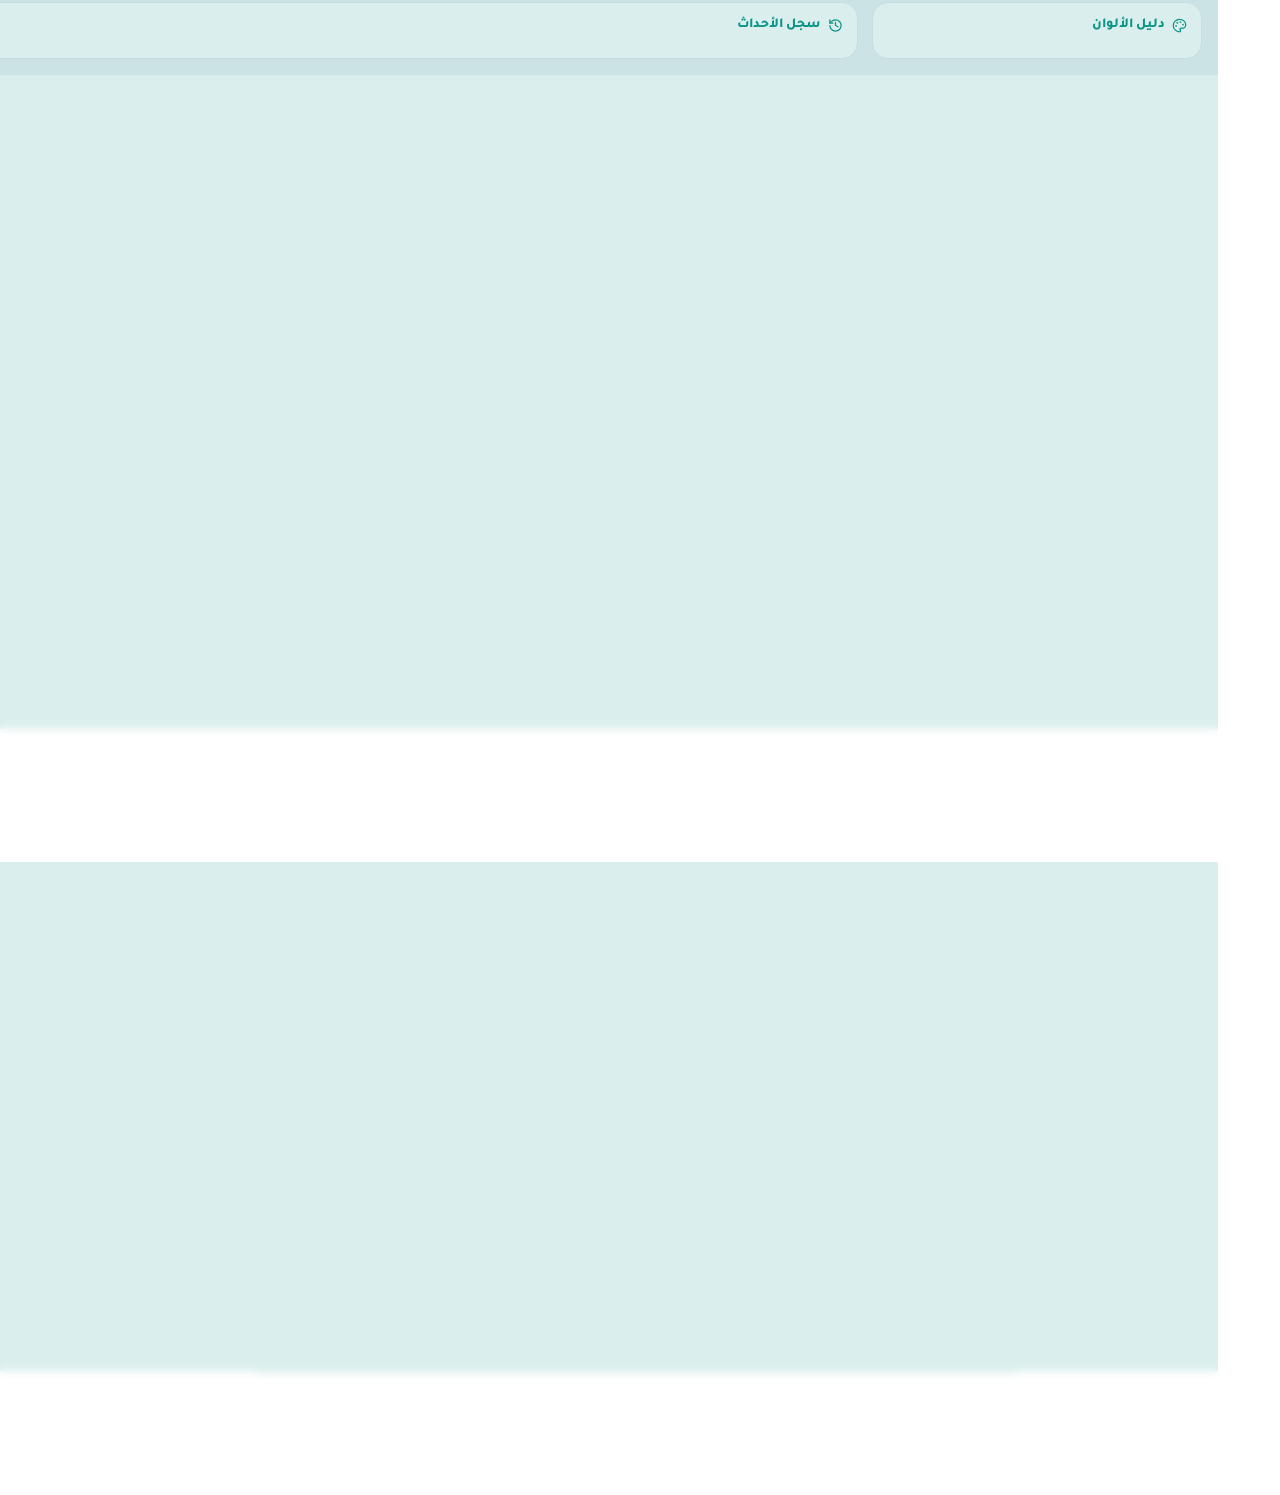
==== commit 4b7ca958: "Add files via upload" ====
--- a/app.html
+++ b/app.html
@@ -1438,6 +1438,35 @@
     </div>
   </div>
 
+  <!-- 🩺 منتقي نوع الزيارة -->
+  <div id="visitTypeModal" class="dc-modal" role="dialog" aria-modal="true" aria-labelledby="vtHeading" onclick="if(event.target===this)closeVisitTypePicker()">
+    <div class="dc-modal-card vt-card" role="document">
+      <div class="dc-modal-head">
+        <div class="dc-modal-head-ic vt-head-ic"><svg viewBox="0 0 24 24" width="20" height="20" fill="none" stroke="currentColor" stroke-width="1.9" stroke-linecap="round" stroke-linejoin="round"><rect x="3" y="4" width="18" height="18" rx="2"/><path d="M16 2v4M8 2v4M3 10h18M12 14v4M10 16h4"/></svg></div>
+        <div class="dc-modal-head-txt"><h3 id="vtHeading">نوع الزيارة الجديدة</h3><p>اختر نوع الزيارة لبدء التسجيل</p></div>
+        <button class="dc-modal-x" onclick="closeVisitTypePicker()" aria-label="إغلاق"><svg viewBox="0 0 24 24" width="18" height="18" fill="none" stroke="currentColor" stroke-width="2.2" stroke-linecap="round"><path d="M18 6 6 18M6 6l12 12"/></svg></button>
+      </div>
+      <div class="vt-options" id="vtOptions" role="radiogroup" aria-label="نوع الزيارة"></div>
+      <div class="dc-modal-foot">
+        <button type="button" class="dc-btn dc-btn-ghost" onclick="closeVisitTypePicker()">إلغاء</button>
+        <button type="button" class="dc-btn dc-btn-primary" id="vtConfirm" onclick="_vtConfirm()" disabled>متابعة</button>
+      </div>
+    </div>
+  </div>
+
+  <!-- ⚠️ تأكيد حذف حالة سن -->
+  <div id="dcConfirmModal" class="dc-modal" role="alertdialog" aria-modal="true" aria-labelledby="dcConfirmTitle" aria-describedby="dcConfirmMsg" onclick="if(event.target===this)_dcCfClose(false)">
+    <div class="dc-modal-card dc-cf-card" role="document">
+      <div class="dc-cf-icon"><svg viewBox="0 0 24 24" width="26" height="26" fill="none" stroke="currentColor" stroke-width="2.1" stroke-linecap="round" stroke-linejoin="round"><path d="M10.3 3.9 1.8 18a2 2 0 0 0 1.7 3h17a2 2 0 0 0 1.7-3L13.7 3.9a2 2 0 0 0-3.4 0z"/><path d="M12 9v4M12 17h.01"/></svg></div>
+      <h3 id="dcConfirmTitle">تأكيد الحذف</h3>
+      <p id="dcConfirmMsg"></p>
+      <div class="dc-cf-actions">
+        <button type="button" class="dc-btn dc-btn-ghost" onclick="_dcCfClose(false)">إلغاء</button>
+        <button type="button" class="dc-cf-btn dc-cf-danger" id="dcConfirmOk" onclick="_dcCfClose(true)">حذف</button>
+      </div>
+    </div>
+  </div>
+
   <!-- ========== DESKTOP FAB SPEED DIAL ========== -->
   <!-- Pills منفصلة بـ fixed -->
   <div id="docDesktopPills">
--- a/styles.css
+++ b/styles.css
@@ -2004,21 +2004,20 @@
 .dc-head-txt p{font-size:.72rem;color:var(--text-muted);margin:1px 0 0;overflow:hidden;text-overflow:ellipsis;white-space:nowrap;}
 .dc-head-toggle{flex-shrink:0;}
 .dc-head-toggle .sched-toggle button{display:inline-flex;align-items:center;gap:5px;}
-.dc-page-body{display:grid;grid-template-columns:minmax(0,1fr) 340px;gap:16px;max-width:1280px;margin:0 auto;padding:16px;align-items:start;}
+.dc-page-body{display:flex;flex-direction:column;gap:14px;margin:0 auto;padding:16px;width:100%;}
 .dc-page-main{display:flex;flex-direction:column;gap:14px;min-width:0;}
-.dc-page-side{display:flex;flex-direction:column;gap:14px;position:sticky;top:78px;}
+.dc-page-side{display:grid;grid-template-columns:minmax(260px,330px) 1fr;gap:14px;align-items:start;}
 .dc-card{background:var(--surface);border:1.5px solid var(--border);border-radius:16px;padding:14px;}
 .dc-card-title{display:flex;align-items:center;gap:7px;font-weight:800;font-size:.86rem;color:var(--primary);margin:0 0 10px;}
 .dc-count{font-size:.72rem;color:var(--text-muted);font-weight:600;}
 .dc-summary{display:flex;flex-wrap:wrap;gap:8px;justify-content:center;padding:12px;}
 .dc-sum-chip{display:inline-flex;align-items:center;}
 .dc-legend-wrap{display:flex;flex-wrap:wrap;gap:7px;}
-.dc-events-list{display:flex;flex-direction:column;gap:6px;max-height:440px;overflow-y:auto;padding-left:2px;}
+.dc-events-list{display:grid;grid-template-columns:repeat(auto-fill,minmax(290px,1fr));gap:7px;max-height:340px;overflow-y:auto;padding-left:2px;align-content:start;}
 .te-group-lb{display:flex;align-items:center;gap:6px;color:var(--primary);}
 @media(max-width:1024px){
-  .dc-page-body{grid-template-columns:1fr;}
-  .dc-page-side{position:static;}
-  .dc-events-list{max-height:300px;}
+  .dc-page-side{grid-template-columns:1fr;}
+  .dc-events-list{max-height:280px;}
 }
 @media(max-width:560px){
   .dc-page-body{padding:10px;gap:10px;}
@@ -2026,7 +2025,96 @@
   .dc-head-ic{width:38px;height:38px;}
   .dc-card{padding:11px;border-radius:14px;}
   .dc-summary{padding:9px;gap:6px;}
-  /* محرر السن كورقة سفلية */
-  #toothEditModal{align-items:flex-end !important;padding:0 !important;}
-  #toothEditModal .modal-content{border-radius:22px 22px 0 0 !important;max-height:94vh !important;width:100% !important;max-width:100% !important;}
+  /* محرر السن ملء الشاشة على الموبايل */
+  #toothEditModal{align-items:stretch !important;padding:0 !important;}
+  #toothEditModal .modal-content{border-radius:0 !important;max-height:100dvh !important;height:100dvh !important;width:100% !important;max-width:100% !important;}
 }
+
+/* ═══════════════════════════════════════════════════════════
+   🦷 Premium Dental UI — Design System (Medical SaaS)
+   ═══════════════════════════════════════════════════════════ */
+
+/* ── محرر السن: توسيط ديسكتوب + هيدر/فوتر ثابت ── */
+#toothEditModal:not(.hidden){display:flex;align-items:center;justify-content:center;padding:24px;}
+#toothEditModal .modal-content{box-shadow:0 30px 70px rgba(15,23,42,.32);border:1px solid var(--border);}
+#toothEditModal .modal-content > div:first-child{position:sticky;top:0;z-index:3;}
+
+/* أزرار الأحداث (موجودات/معالجات) — بطاقات Premium */
+.te-event-btn{border:1.5px solid var(--border);background:var(--surface);border-radius:13px;padding:10px 11px;transition:border-color .18s,background .18s,transform .12s,box-shadow .18s;}
+.te-event-btn:hover{border-color:var(--border-strong);transform:translateY(-1.5px);box-shadow:0 4px 12px rgba(15,23,42,.08);}
+.te-event-btn:focus-visible{outline:2px solid var(--primary);outline-offset:2px;}
+.te-event-btn:active{transform:scale(.97);}
+.te-event-btn .te-check{background:var(--primary);box-shadow:0 2px 6px rgba(13,148,136,.45);}
+.te-event-btn.sel{border-width:2px;box-shadow:0 4px 14px rgba(15,23,42,.1);}
+
+/* ── نظام النوافذ المخصص (Modal) — منتقي الزيارة + التأكيد ── */
+.dc-modal{position:fixed;inset:0;z-index:300;display:flex;align-items:center;justify-content:center;padding:20px;background:rgba(15,23,42,.5);backdrop-filter:blur(6px);-webkit-backdrop-filter:blur(6px);opacity:0;visibility:hidden;transition:opacity .22s ease,visibility .22s;}
+.dc-modal.show{opacity:1;visibility:visible;}
+.dc-modal-card{background:var(--surface);border:1px solid var(--border);border-radius:22px;box-shadow:0 28px 64px rgba(15,23,42,.3);width:100%;max-width:440px;transform:translateY(14px) scale(.96);opacity:0;transition:transform .28s cubic-bezier(.34,1.4,.5,1),opacity .2s;overflow:hidden;}
+.dc-modal.show .dc-modal-card{transform:translateY(0) scale(1);opacity:1;}
+@media(prefers-reduced-motion:reduce){.dc-modal,.dc-modal-card{transition:opacity .12s;}.dc-modal-card{transform:none;}}
+
+.dc-modal-head{display:flex;align-items:center;gap:12px;padding:20px 20px 8px;}
+.dc-modal-head-ic{width:46px;height:46px;border-radius:14px;display:flex;align-items:center;justify-content:center;flex-shrink:0;background:linear-gradient(135deg,var(--primary-5),var(--primary-7));color:#fff;box-shadow:0 5px 14px rgba(13,148,136,.32);}
+.dc-modal-head-txt{flex:1;min-width:0;}
+.dc-modal-head-txt h3{font-size:1.08rem;font-weight:800;color:var(--text-primary);margin:0;letter-spacing:-.2px;}
+.dc-modal-head-txt p{font-size:.77rem;color:var(--text-muted);margin:3px 0 0;font-weight:600;}
+.dc-modal-x{width:34px;height:34px;border-radius:10px;border:none;background:var(--bg);color:var(--text-muted);cursor:pointer;display:flex;align-items:center;justify-content:center;flex-shrink:0;transition:background .15s,color .15s;align-self:flex-start;}
+.dc-modal-x:hover{background:#fef2f2;color:#dc2626;}
+.dc-modal-x:focus-visible{outline:2px solid var(--primary);outline-offset:2px;}
+
+/* خيارات نوع الزيارة */
+.vt-options{display:flex;flex-direction:column;gap:10px;padding:10px 20px 4px;}
+.vt-opt{display:flex;align-items:center;gap:13px;width:100%;padding:13px 14px;border:1.5px solid var(--border);border-radius:15px;background:var(--surface);cursor:pointer;font-family:inherit;text-align:right;position:relative;transition:border-color .18s,background .18s,transform .12s,box-shadow .18s;}
+.vt-opt:hover{border-color:var(--vt);background:var(--vtbg);transform:translateY(-1px);}
+.vt-opt:focus-visible{outline:2px solid var(--vt);outline-offset:2px;}
+.vt-opt.sel{border-color:var(--vt);background:var(--vtbg);box-shadow:0 8px 20px -8px var(--vt);}
+.vt-opt-ic{width:46px;height:46px;border-radius:13px;background:var(--surface);color:var(--vt);display:flex;align-items:center;justify-content:center;flex-shrink:0;border:1.5px solid var(--vt);transition:background .18s;}
+.vt-opt.sel .vt-opt-ic,.vt-opt:hover .vt-opt-ic{background:#fff;}
+.vt-opt-txt{flex:1;min-width:0;display:flex;flex-direction:column;gap:2px;}
+.vt-opt-label{font-size:.96rem;font-weight:800;color:var(--text-primary);}
+.vt-opt-desc{font-size:.75rem;color:var(--text-muted);font-weight:600;}
+.vt-opt-check{width:26px;height:26px;border-radius:50%;background:var(--vt);color:#fff;display:flex;align-items:center;justify-content:center;flex-shrink:0;opacity:0;transform:scale(.4);transition:opacity .18s,transform .24s cubic-bezier(.34,1.56,.64,1);}
+.vt-opt.sel .vt-opt-check{opacity:1;transform:scale(1);}
+
+.dc-modal-foot{display:flex;gap:10px;padding:16px 20px 20px;}
+.dc-btn{padding:12px 18px;border-radius:13px;font-family:inherit;font-weight:800;font-size:.9rem;cursor:pointer;border:none;transition:background .15s,transform .12s,box-shadow .15s,opacity .15s,filter .15s;display:inline-flex;align-items:center;justify-content:center;gap:6px;}
+.dc-btn:active{transform:scale(.97);}
+.dc-btn:focus-visible{outline:2px solid var(--primary);outline-offset:2px;}
+.dc-btn-ghost{background:var(--bg);color:var(--text-secondary);border:1.5px solid var(--border);}
+.dc-btn-ghost:hover{background:var(--surface);border-color:var(--border-strong);}
+.dc-modal-foot .dc-btn-primary{flex:1;}
+.dc-btn-primary{background:linear-gradient(135deg,var(--primary-5),var(--primary-7));color:#fff;box-shadow:0 5px 16px rgba(13,148,136,.34);}
+.dc-btn-primary:hover:not(:disabled){filter:brightness(1.06);transform:translateY(-1px);}
+.dc-btn:disabled{opacity:.45;cursor:not-allowed;box-shadow:none;filter:grayscale(.3);}
+
+/* نافذة تأكيد الحذف */
+.dc-cf-card{max-width:400px;text-align:center;padding:28px 24px 22px;}
+.dc-cf-icon{width:62px;height:62px;border-radius:50%;background:#fef2f2;color:#dc2626;display:flex;align-items:center;justify-content:center;margin:0 auto 15px;box-shadow:0 0 0 7px rgba(220,38,38,.07);}
+.dc-cf-card h3{font-size:1.14rem;font-weight:800;color:var(--text-primary);margin:0 0 8px;letter-spacing:-.2px;}
+.dc-cf-card p{font-size:.87rem;color:var(--text-secondary);line-height:1.65;margin:0 0 22px;}
+.dc-cf-actions{display:flex;gap:10px;}
+.dc-cf-actions .dc-btn-ghost{flex:1;}
+.dc-cf-btn{flex:1;padding:12px;border-radius:13px;font-family:inherit;font-weight:800;font-size:.9rem;cursor:pointer;border:none;transition:background .15s,transform .12s,box-shadow .15s;}
+.dc-cf-btn:active{transform:scale(.97);}
+.dc-cf-btn:focus-visible{outline:2px solid currentColor;outline-offset:2px;}
+.dc-cf-danger{background:#dc2626;color:#fff;box-shadow:0 5px 16px rgba(220,38,38,.36);}
+.dc-cf-danger:hover{background:#b91c1c;}
+.dc-cf-primary{background:linear-gradient(135deg,var(--primary-5),var(--primary-7));color:#fff;box-shadow:0 5px 16px rgba(13,148,136,.32);}
+
+/* شارة نوع الزيارة (قائمة الزيارات) */
+.vt-badge{display:inline-flex;align-items:center;font-size:.66rem;font-weight:800;color:var(--vt);background:var(--vtbg);border:1px solid var(--vt);border-radius:999px;padding:2px 9px;line-height:1.5;white-space:nowrap;}
+
+/* دليل الألوان المجمّع */
+.dc-legend-wrap{display:flex;flex-direction:column;gap:13px;}
+.dc-legend-group{display:flex;flex-direction:column;gap:8px;}
+.dc-legend-gt{font-size:.66rem;font-weight:800;color:var(--text-muted);letter-spacing:1px;text-transform:uppercase;padding-right:2px;}
+.dc-legend-row{display:flex;flex-wrap:wrap;gap:6px;}
+
+/* موبايل: النوافذ المخصصة تلتصق بالأسفل كـ Sheet */
+@media(max-width:560px){
+  .dc-modal{align-items:flex-end;padding:0;}
+  .dc-modal-card{max-width:100%;border-radius:22px 22px 0 0;transform:translateY(100%);}
+  .dc-modal.show .dc-modal-card{transform:translateY(0);}
+  .dc-cf-card{border-radius:22px 22px 0 0;padding-bottom:26px;}
+}
